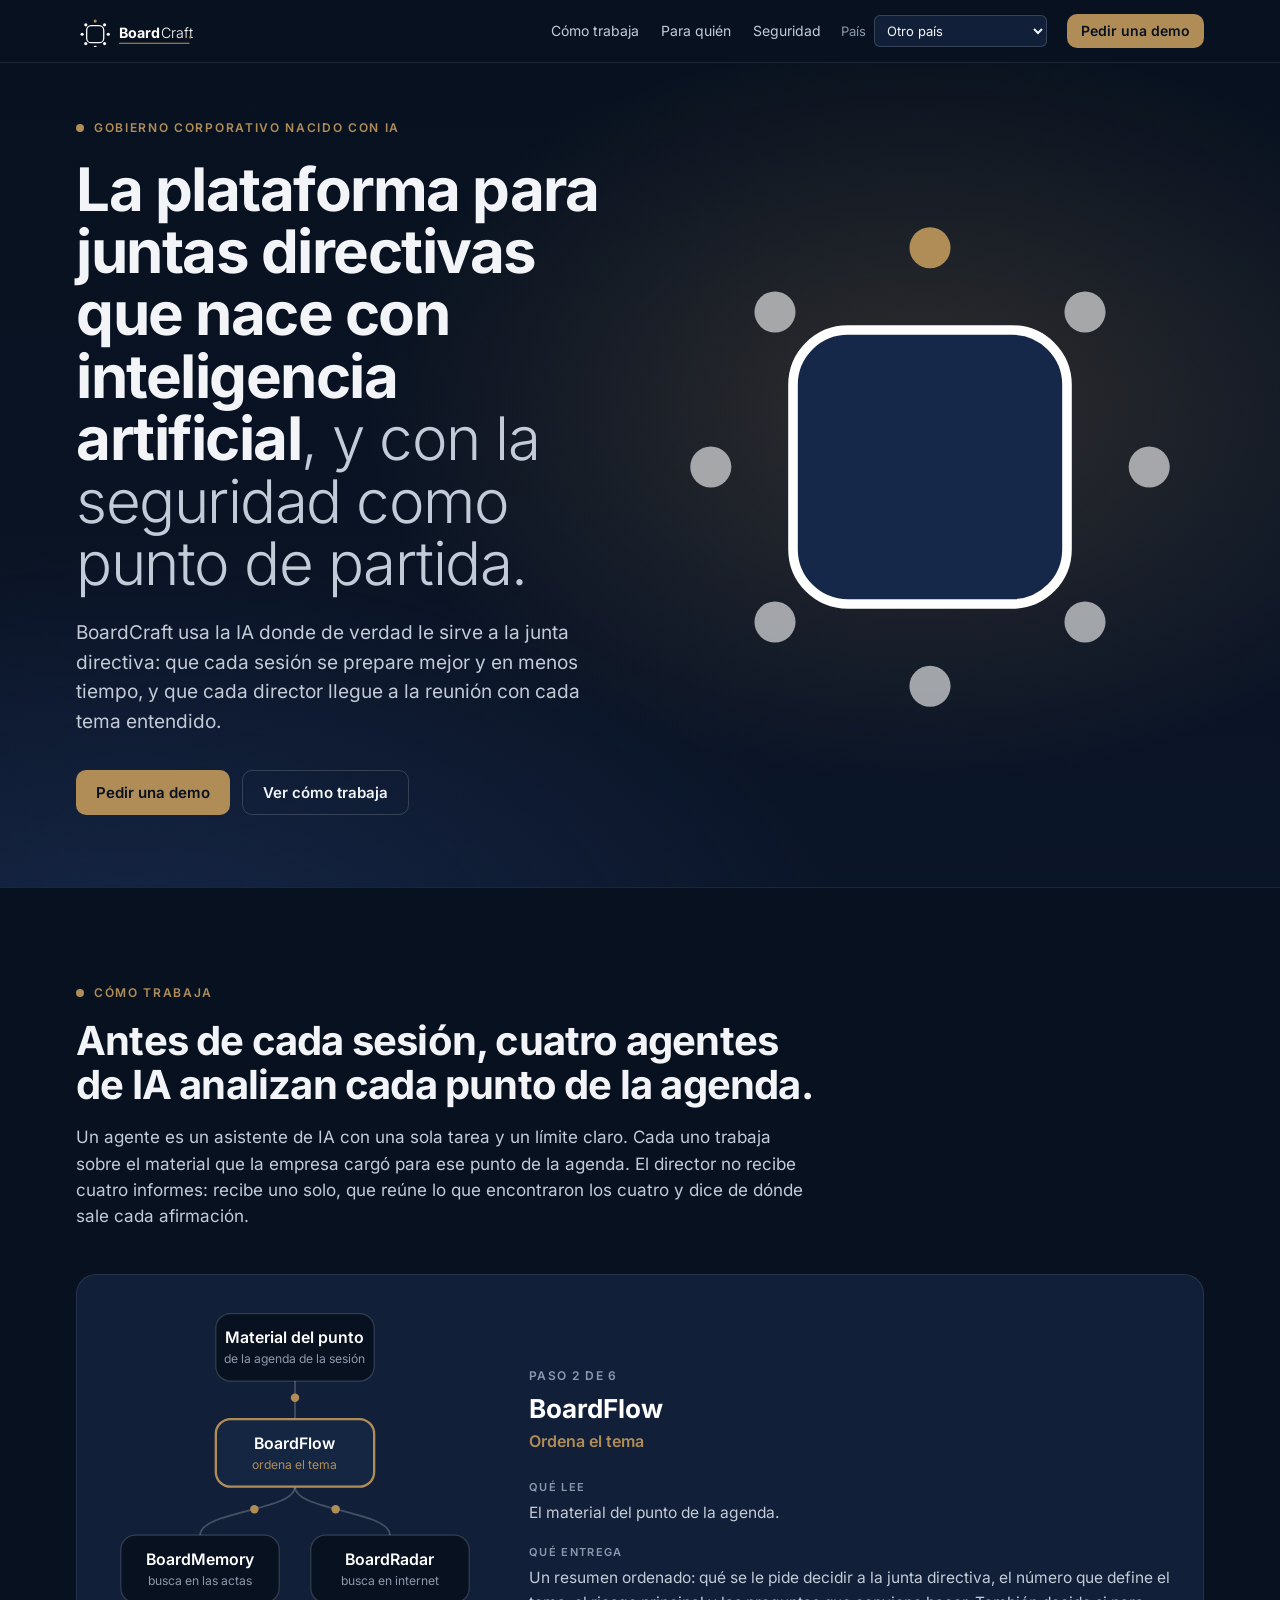
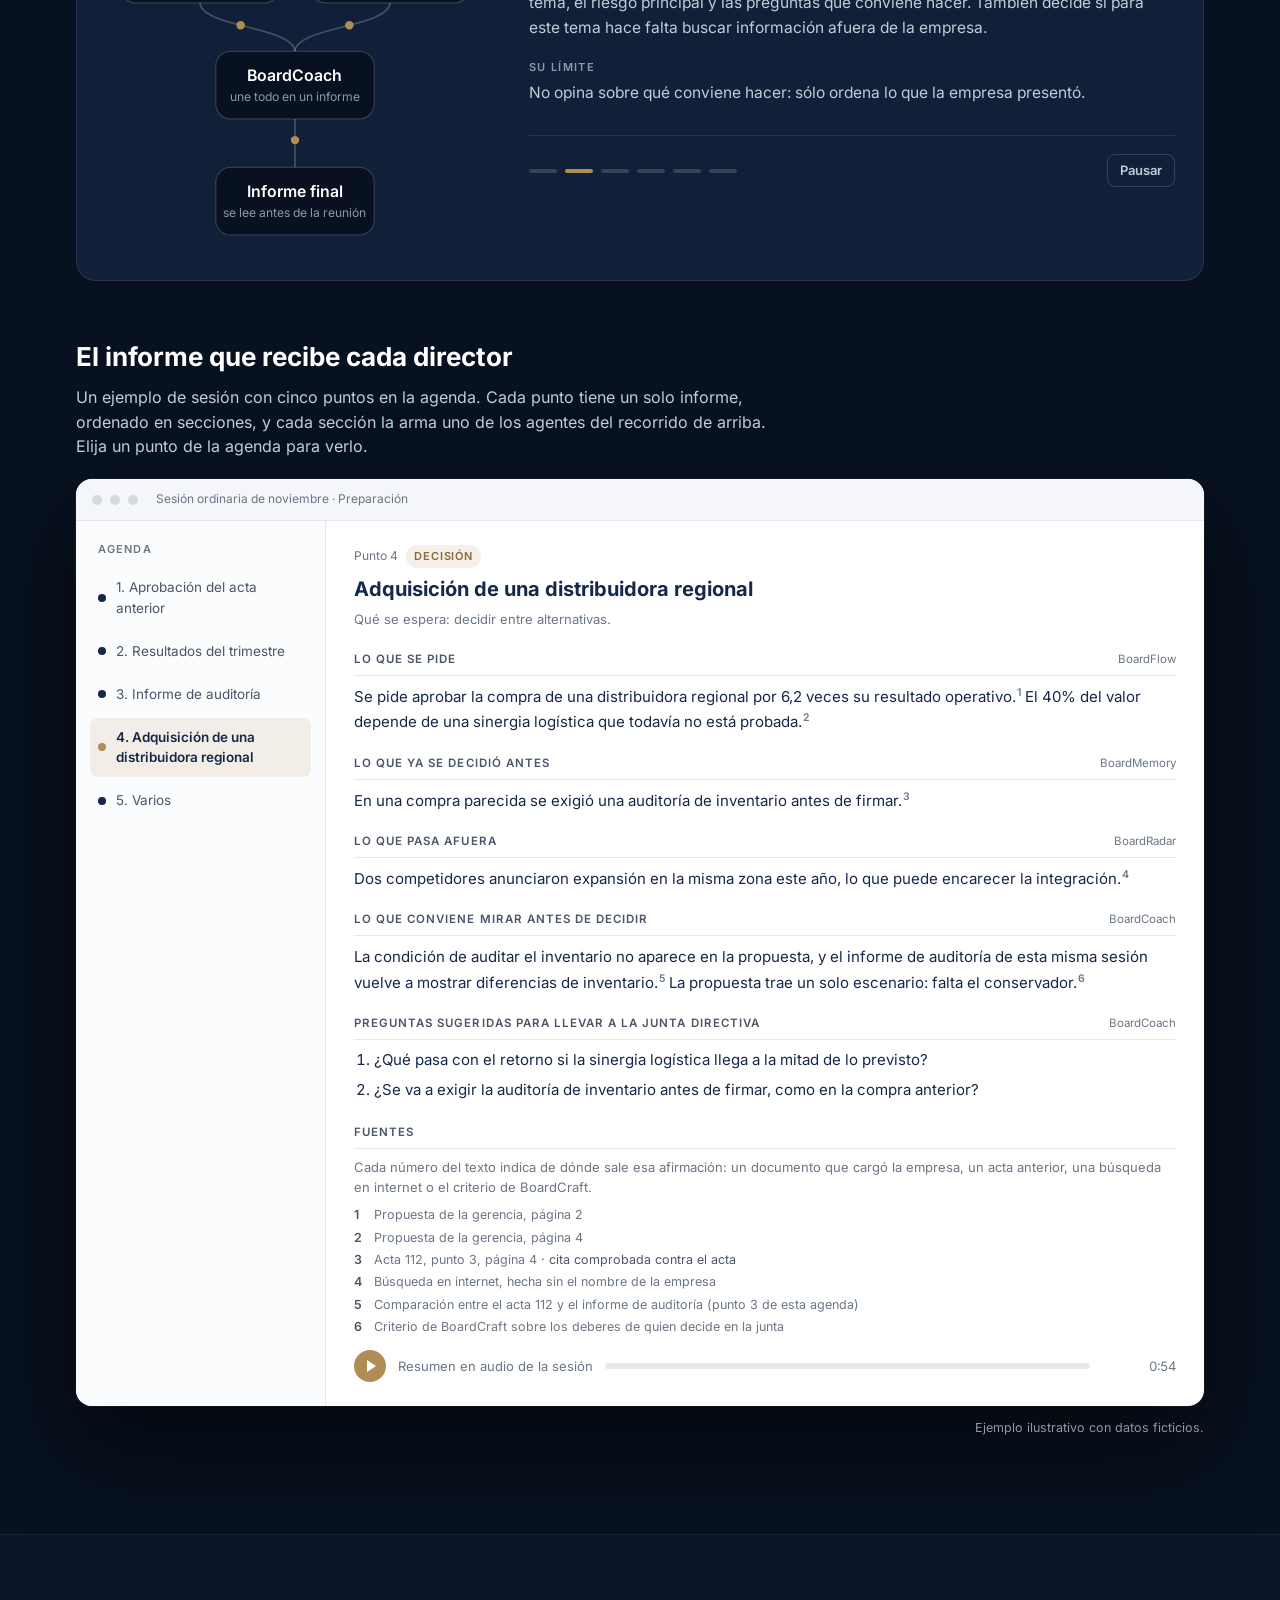
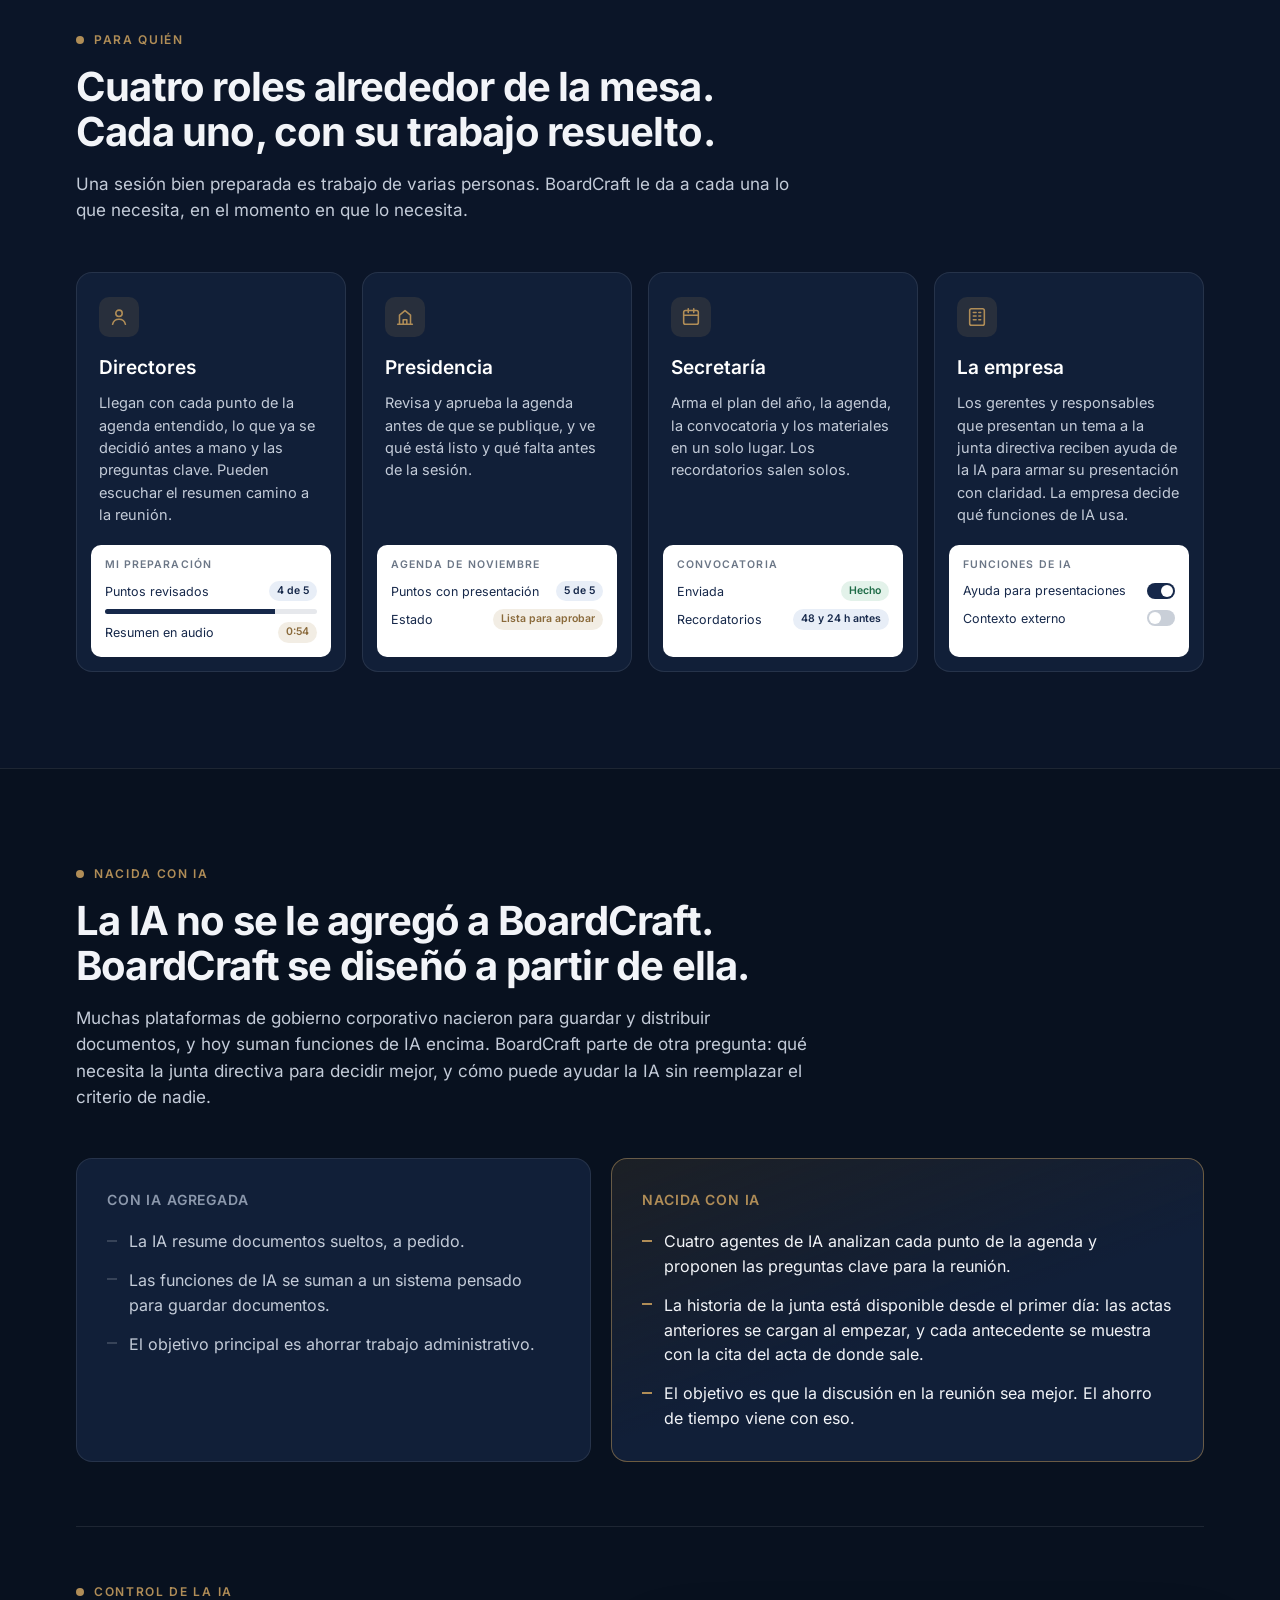
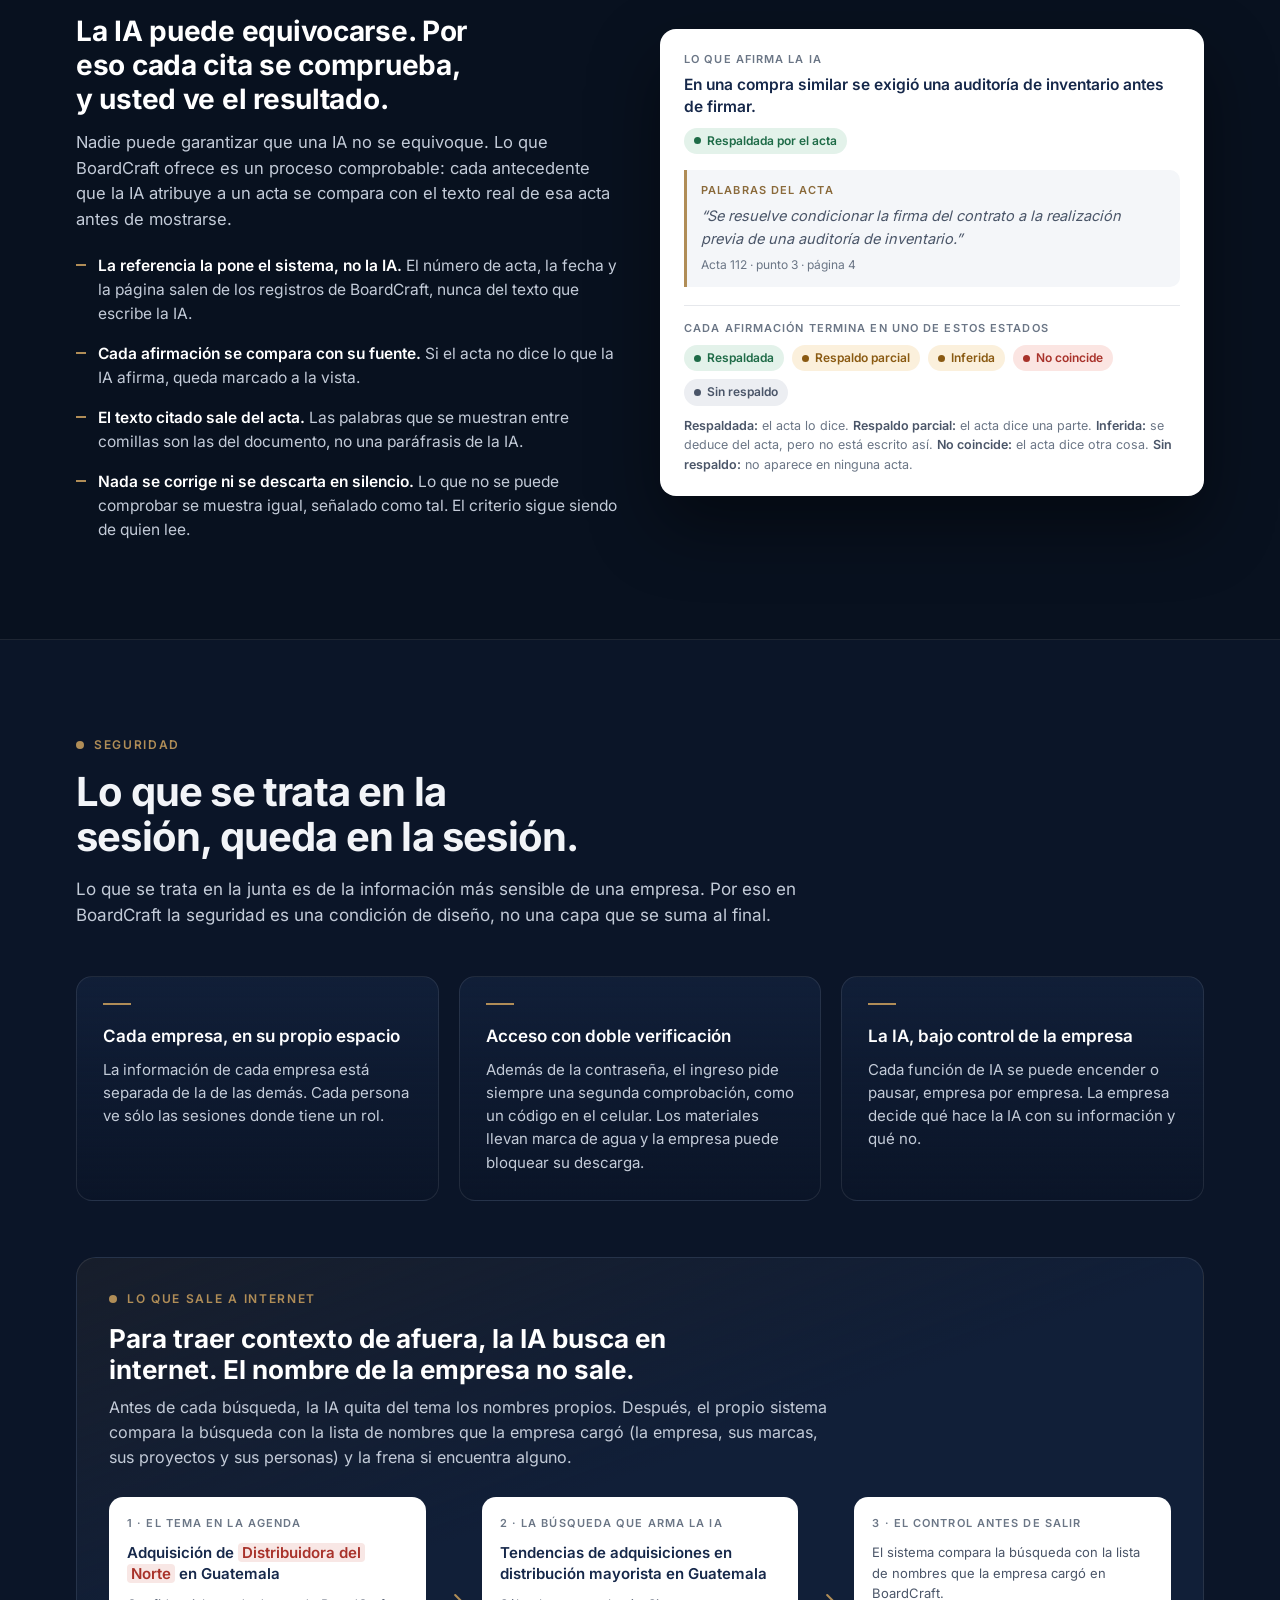
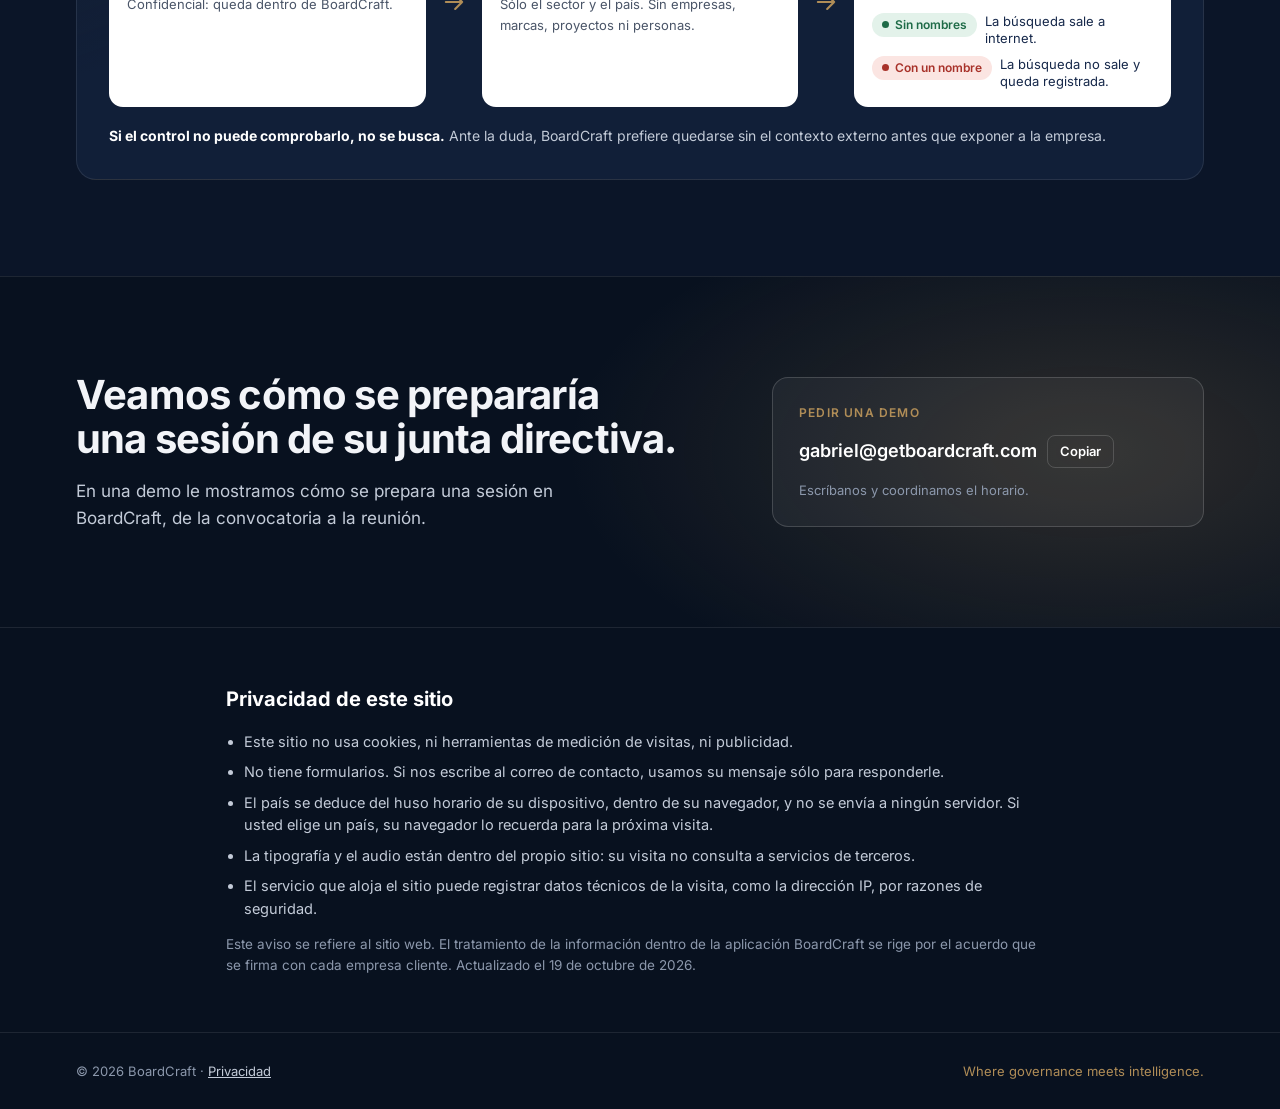
==== index.html @ 64ea6ef3 "Sitio v4: nuevo «Cómo trabaja» (recorrido de los agentes e informe del director por secciones), revi" ====
<!doctype html>
<html lang="es">
<head>
<meta charset="utf-8">
<meta name="viewport" content="width=device-width, initial-scale=1, viewport-fit=cover">
<title>BoardCraft · Gobierno corporativo nacido con IA</title>
<meta name="description" content="BoardCraft: la plataforma de gobierno corporativo que nace con inteligencia artificial, con la seguridad como punto de partida. Para juntas directivas, directorios y consejos de administración.">
<meta name="theme-color" content="#08111F">
<link rel="icon" href="/favicon.svg" type="image/svg+xml">
<link rel="canonical" href="https://getboardcraft.com/">
<meta property="og:type" content="website">
<meta property="og:url" content="https://getboardcraft.com/">
<meta property="og:title" content="BoardCraft · Gobierno corporativo nacido con IA">
<meta property="og:description" content="BoardCraft: la plataforma de gobierno corporativo que nace con inteligencia artificial, con la seguridad como punto de partida. Para juntas directivas, directorios y consejos de administración.">
<meta property="og:image" content="https://getboardcraft.com/og.png">
<meta property="og:image:width" content="1200"><meta property="og:image:height" content="630">
<meta property="og:locale" content="es_LA">
<meta name="twitter:card" content="summary_large_image">
<style>html,body{margin:0} :root{padding-top:env(safe-area-inset-top,0px);padding-bottom:env(safe-area-inset-bottom,0px)} [hidden]{display:none!important} img{max-width:100%}</style>
</head>
<body>
<style>
/* Inter (SIL Open Font License 1.1), embebida: la visita no consulta a terceros */
@font-face{font-family:'Inter';font-style:normal;font-weight:300;font-display:swap;src:url([data-uri]) format('woff2')}
@font-face{font-family:'Inter';font-style:normal;font-weight:400;font-display:swap;src:url([data-uri]) format('woff2')}
@font-face{font-family:'Inter';font-style:normal;font-weight:500;font-display:swap;src:url([data-uri]) format('woff2')}
@font-face{font-family:'Inter';font-style:normal;font-weight:600;font-display:swap;src:url([data-uri]) format('woff2')}
@font-face{font-family:'Inter';font-style:normal;font-weight:700;font-display:swap;src:url([data-uri]) format('woff2')}
/* Layout: página oscura de una sola columna (1160px). Portada a pantalla con la mesa animada; luego bandas azul marino que alternan profundidad; el panel del tema de agenda y las fichas de rol son las únicas superficies claras o elevadas. Diseño deliberadamente oscuro: no sigue el tema del visor. */
:root{
  --deep:#08111F; --night:#0B1528; --navy:#16284A; --navy-2:#1F3560;
  --surface:#111F38; --surface-2:#172A4A; --edge:rgba(255,255,255,.09); --edge-2:rgba(255,255,255,.16);
  --fg:#F2F4F8; --fg-2:#C3CBD8; --muted:#8C98AC;
  --gold:#B08D57; --gold-hi:#B08D57; --gold-glow:rgba(176,141,87,.22);
  --paper:#FFFFFF; --paper-2:#F4F6F9; --line:#E6E8EC; --ink:#16284A; --ink-2:#4A5568; --slate:#6B7686;
  --font:'Inter','Helvetica Neue',Arial,sans-serif;
  color-scheme:dark;
}
*{box-sizing:border-box}
html{scroll-behavior:smooth}
body{background:var(--night);color:var(--fg);font-family:var(--font);font-size:16px;line-height:1.55;-webkit-font-smoothing:antialiased}
body::before{content:"";position:fixed;inset:0 0 auto;height:env(safe-area-inset-top,0px);z-index:10;background:var(--deep)}
.wrap{max-width:1160px;margin:0 auto;padding-left:max(16px,env(safe-area-inset-left,0px));padding-right:max(16px,env(safe-area-inset-right,0px))}
h1,h2,h3{margin:0;text-wrap:balance}
p{margin:0}
a{color:inherit}
:focus-visible{outline:2px solid var(--gold-hi);outline-offset:3px;border-radius:4px}
.eyebrow{font-size:12px;font-weight:600;letter-spacing:.14em;text-transform:uppercase;color:var(--gold-hi);display:flex;align-items:center;gap:10px}
.eyebrow::before{content:"";width:8px;height:8px;border-radius:50%;background:var(--gold)}
.btn{display:inline-flex;align-items:center;gap:8px;font:600 15px/1 var(--font);padding:14px 20px;border-radius:10px;border:0;background:var(--gold);color:var(--deep);text-decoration:none;cursor:pointer;transition:background .2s cubic-bezier(.2,.8,.2,1),transform .2s}
.btn:hover{background:#9A7A49}
.btn.sm{padding:10px 14px;font-size:14px}
.btn.ghost{background:transparent;color:var(--fg);border:1px solid var(--edge-2)}
.btn.ghost:hover{background:rgba(255,255,255,.06)}

/* Encabezado */
header.top{position:sticky;top:env(safe-area-inset-top,0px);z-index:5;background:rgba(8,17,31,.78);backdrop-filter:blur(10px);border-bottom:1px solid var(--edge)}
.top .wrap{display:flex;align-items:center;justify-content:space-between;gap:16px;padding-block:14px;flex-wrap:wrap}
.logo{display:block;height:32px;width:auto;color:#fff}
.top-actions{display:flex;align-items:center;gap:20px;flex-wrap:wrap}
.top nav{display:flex;gap:22px;font-size:14px}
.top nav a{color:var(--fg-2);text-decoration:none}
.top nav a:hover{color:#fff}
.pais{display:flex;align-items:center;gap:8px;font-size:13px;color:var(--muted)}
.pais select{font:inherit;font-size:13px;color:var(--fg);background:var(--surface);border:1px solid var(--edge-2);border-radius:6px;padding:6px 8px}

/* Portada */
.hero{position:relative;overflow:hidden;background:
  radial-gradient(900px 600px at 72% 42%,var(--gold-glow),transparent 62%),
  radial-gradient(1200px 700px at 10% 110%,rgba(31,53,96,.55),transparent 60%),
  linear-gradient(180deg,var(--deep),var(--night))}
.hero .wrap{display:grid;grid-template-columns:1fr 1fr;gap:32px;align-items:center;padding-block:56px 72px;min-height:min(760px,calc(100svh - 64px))}
.hero .wrap > *{min-width:0}
.hero h1{font-size:clamp(36px,4.8vw,60px);line-height:1.04;letter-spacing:-.025em;font-weight:700;margin-top:20px}
.hero h1 .light{font-weight:300;color:var(--fg-2)}
.hero .lead{font-size:19px;color:var(--fg-2);margin-top:24px;max-width:31em}
.hero .ctas{display:flex;gap:12px;margin-top:34px;flex-wrap:wrap}
.nota-pais{margin-top:22px;font-size:13px;color:var(--muted)}

/* La mesa animada (base: propuesta de Gemini; movimientos con transform para que funcionen en todos los navegadores, Safari incluido) */
.mesa-wrap{position:relative;width:100%;max-width:600px;aspect-ratio:1/1;justify-self:center}
.mesa-wrap svg{position:absolute;inset:0;width:100%;height:100%;overflow:visible}
.m-mesa{fill:#16284A;stroke:#FFFFFF;stroke-width:3.5}
.m-asiento{fill:rgba(255,255,255,.6)}
.m-oro{fill:#B08D57}
.m-esfera{fill:#B08D57;opacity:0}
.m-nombre{opacity:0}
.m-board{font-family:Inter,'Helvetica Neue',Arial,sans-serif;font-weight:700;fill:#FFFFFF}
.m-craft{font-family:Inter,'Helvetica Neue',Arial,sans-serif;font-weight:300;fill:#FFFFFF}
@media (prefers-reduced-motion:no-preference){
  .m-orbita{transform-origin:100px 100px;animation:m-gira 14s ease-in-out infinite}
  .m-esfera{animation:m-converge 14s cubic-bezier(.4,0,.2,1) infinite}
  .m-nombre{animation:m-aparece 14s ease-in-out infinite}
}
@media (prefers-reduced-motion:reduce){ .m-nombre{opacity:1} }
@keyframes m-gira{0%{transform:rotate(0deg)}40%,100%{transform:rotate(360deg)}}
@keyframes m-converge{
  0%,40%{transform:translate(var(--dx),var(--dy));opacity:0}
  42%{opacity:1}
  54%{transform:translate(0px,0px);opacity:1}
  55%,100%{transform:translate(0px,0px);opacity:0}
}
@keyframes m-aparece{0%,53%{opacity:0}58%,82%{opacity:1}88%,100%{opacity:0}}

/* Secciones */
section.s .wrap{padding-block:96px}
section.s.alt{background:var(--deep);border-block:1px solid var(--edge)}
.s-head{max-width:740px}
.s-head h2{font-size:clamp(28px,3.2vw,40px);line-height:1.12;letter-spacing:-.02em;font-weight:700;margin-top:16px}
.s-head p{font-size:17px;color:var(--fg-2);margin-top:16px}

/* Panel del tema de agenda */
.win{margin-top:48px;border-radius:16px;background:var(--paper);color:var(--ink);overflow:hidden;box-shadow:0 40px 90px rgba(0,0,0,.5),0 0 0 1px rgba(255,255,255,.06)}
.chrome{display:flex;gap:8px;align-items:center;padding:11px 16px;border-bottom:1px solid var(--line);background:var(--paper-2)}
.chrome i{width:10px;height:10px;border-radius:50%;background:#D5DAE2}
.chrome span{margin-left:10px;font-size:12px;color:var(--slate);white-space:nowrap;overflow:hidden;text-overflow:ellipsis}
.app{display:grid;grid-template-columns:250px 1fr}
.side{border-right:1px solid var(--line);padding:20px 14px;background:#FBFCFD}
.side .k{font-size:11px;font-weight:600;letter-spacing:.1em;text-transform:uppercase;color:var(--slate);padding:0 8px}
.side ol{list-style:none;margin:10px 0 0;padding:0;display:grid;gap:4px}
.side li{display:flex;gap:10px;align-items:center;padding:9px 8px;border-radius:8px;font-size:13.5px;color:var(--ink-2)}
.side li .d{width:8px;height:8px;border-radius:50%;background:#C9CFD8;flex:none}
.side li.ok .d{background:var(--navy)}
.side li.on{background:rgba(176,141,87,.13);color:var(--ink);font-weight:600}
.side li.on .d{background:var(--gold)}
.main{padding:24px 28px;min-width:0}
.main .m{font-size:12px;color:var(--slate);display:flex;gap:8px;align-items:center;flex-wrap:wrap}
.tag{font-size:11px;font-weight:600;letter-spacing:.08em;text-transform:uppercase;padding:3px 8px;border-radius:999px;background:rgba(176,141,87,.14);color:#8A6A3B}
.main h3{margin-top:6px;font-size:20px;color:var(--ink)}
.grid4{display:grid;grid-template-columns:1fr 1fr;gap:12px;margin-top:18px}
.cell{border:1px solid var(--line);border-radius:10px;padding:14px 16px;min-width:0}
.cell b{display:block;font-size:12px;color:var(--slate);font-weight:600;margin-bottom:5px}
.cell p{font-size:14px;color:var(--ink-2)}
.cell cite{font-style:normal;color:var(--slate);font-size:12.5px}
.q{margin-top:12px;border-radius:10px;background:var(--navy);color:#fff;padding:16px 18px;font-size:15.5px;font-weight:600;line-height:1.4}
.q span{display:block;font-size:11px;letter-spacing:.1em;text-transform:uppercase;color:var(--gold-hi);margin-bottom:5px}
.audio{display:flex;align-items:center;gap:12px;margin-top:14px;font-size:13px;color:var(--slate)}
.audio .play{width:32px;height:32px;border-radius:50%;background:var(--gold);flex:none;position:relative}
.audio .play::after{content:"";position:absolute;left:13px;top:10px;border-left:9px solid #fff;border-top:6px solid transparent;border-bottom:6px solid transparent}
.audio .bar{flex:1;height:4px;border-radius:2px;background:linear-gradient(90deg,var(--gold) 35%,var(--line) 35%);min-width:40px}
.ejemplo{margin-top:12px;font-size:12.5px;color:var(--muted);text-align:right}


/* Panel interactivo */
.espera{margin-top:4px;font-size:13px;color:var(--slate)}
.side ol li{padding:0}
.side ol li button{all:unset;box-sizing:border-box;display:flex;gap:10px;align-items:center;width:100%;padding:9px 8px;border-radius:8px;cursor:pointer}
.side ol li button:hover{background:#F1F3F6}
.side ol li button:focus-visible{outline:2px solid var(--gold);outline-offset:1px}
.cell{cursor:pointer;position:relative;overflow:hidden;transition:border-color .2s,background .2s;text-align:left;font:inherit;color:inherit;background:#fff}
.cell:hover{border-color:#C9CFD8}
.cell.on{border-color:var(--gold);background:#FBF8F2}
.cell.on b{color:#8A6A3B}
.cell .prog{position:absolute;left:0;bottom:0;height:3px;width:0;background:var(--gold)}
.cell.on.run .prog{animation:prog var(--paso,4.5s) linear forwards}
@keyframes prog{to{width:100%}}
.detalle{margin-top:12px;border-left:3px solid var(--gold);padding:10px 14px;background:var(--paper-2);border-radius:0 10px 10px 0;font-size:14px;color:var(--ink-2);min-height:72px}
.detalle b{display:block;font-size:12px;color:#8A6A3B;margin-bottom:3px}
.detalle cite{display:block;font-style:normal;font-size:12px;color:var(--slate);margin-top:6px}
.q{transition:box-shadow .25s}
.q.on{box-shadow:0 0 0 3px var(--gold)}
.q b{font-weight:600}
.main.cambia{animation:cambia .35s ease}
@keyframes cambia{from{opacity:.25}to{opacity:1}}
.tour{display:flex;gap:14px;align-items:center;flex-wrap:wrap;padding:12px 16px;border-top:1px solid var(--line);background:var(--paper-2)}
.tour-btn{font:600 13px/1 var(--font);padding:9px 12px;border-radius:8px;border:1px solid #C9CFD8;background:#fff;color:var(--ink);cursor:pointer}
.tour-btn:hover{background:#F1F3F6}
.tour-hint{font-size:12.5px;color:var(--slate)}
@media (max-width:900px){
  .app>*{min-width:0}
  .side{display:block!important;border-right:0;border-bottom:1px solid var(--line);padding:12px}
  .side .k{display:none}
  .side ol{display:flex;gap:6px;overflow-x:auto;margin:0}
  .side ol li button{white-space:nowrap;border:1px solid var(--line)}
}


/* Reproductor real */
.audio button.play{border:0;padding:0;cursor:pointer}
.audio button.play:focus-visible{outline:2px solid var(--navy);outline-offset:2px}
.audio .play.on::after{left:10px;top:9px;width:4px;height:14px;border:0;background:#fff;box-shadow:8px 0 0 #fff}
.audio .bar{position:relative;background:var(--line);cursor:pointer;height:6px;border-radius:3px}
.audio .bar i{position:absolute;left:0;top:0;bottom:0;width:0;background:var(--gold);border-radius:3px}
#a-time{font-variant-numeric:tabular-nums;min-width:74px;text-align:right}


/* Recorrido de los agentes */
.flujo-ia{margin-top:44px;border:1px solid var(--edge);border-radius:20px;background:var(--surface);padding:28px}
.fi-grid{display:grid;grid-template-columns:minmax(0,380px) minmax(0,1fr);gap:44px;align-items:center}
.fi-svg svg{width:100%;height:auto;display:block;overflow:visible}
.n{cursor:pointer;outline:none}
.n rect{fill:var(--deep);stroke:var(--edge-2);stroke-width:1.2;transition:stroke .3s,fill .3s}
.n:hover rect{fill:#13213A}
.n.sel rect{stroke:var(--gold);stroke-width:2.2;fill:#152642}
.n:focus-visible rect{stroke:#fff;stroke-width:2}
.n text{font-family:var(--font);pointer-events:none}
.n .t{fill:#fff;font-size:15px;font-weight:600}
.n .s{fill:var(--muted);font-size:11.5px}
.n.sel .s{fill:var(--gold)}
.ln{fill:none;stroke:rgba(255,255,255,.22);stroke-width:1.6}
.dot{fill:var(--gold)}
.fi-lado{min-width:0}
.fi-det .fi-n{font-size:12px;font-weight:600;letter-spacing:.12em;text-transform:uppercase;color:var(--muted)}
.fi-det h4{margin:8px 0 0;color:#fff;font-size:26px;line-height:1.2}
.fi-det .fi-rol{display:block;margin-top:4px;color:var(--gold);font-size:16px;font-weight:600}
.fi-det dl{margin:26px 0 0;display:grid;gap:18px}
.fi-det dt{font-size:11px;font-weight:600;letter-spacing:.12em;text-transform:uppercase;color:var(--muted)}
.fi-det dd{margin:5px 0 0;color:var(--fg-2);font-size:15.5px;line-height:1.6}
.fi-det.cambia{animation:fiIn .35s ease}
@keyframes fiIn{from{opacity:0;transform:translateY(4px)}to{opacity:1;transform:none}}
.fi-ctrl{display:flex;align-items:center;gap:16px;margin-top:30px;padding-top:18px;border-top:1px solid var(--edge)}
.fi-dots{display:flex;gap:8px}
.fi-dots button{width:28px;height:4px;border:0;border-radius:2px;padding:0;background:var(--edge-2);cursor:pointer}
.fi-dots button.on{background:var(--gold)}
.fi-dots button:focus-visible{outline:2px solid #fff;outline-offset:3px}
.fi-pausa{margin-left:auto;font:600 13px/1 var(--font);color:var(--fg-2);background:transparent;border:1px solid var(--edge-2);border-radius:8px;padding:9px 12px;cursor:pointer}
.fi-pausa:hover{color:#fff;border-color:rgba(255,255,255,.3)}
.sub-head{margin-top:56px;max-width:720px}
.sub-head h3{font-size:clamp(20px,2.2vw,26px);color:#fff}
.sub-head p{color:var(--fg-2);margin-top:8px}
.sub-head + .win{margin-top:20px}
@media (max-width:820px){
  .flujo-ia{padding:20px}
  .fi-grid{grid-template-columns:1fr;gap:24px}
  .fi-svg{max-width:340px;margin:0 auto;width:100%}
  .fi-det h4{font-size:22px}
}
@media (prefers-reduced-motion:reduce){ .dot{display:none} .fi-det.cambia{animation:none} }

/* Informe del director */
.lectura{margin-top:22px;display:grid;gap:20px;color:var(--ink)}
.sec-h{display:flex;align-items:baseline;justify-content:space-between;gap:12px;border-bottom:1px solid var(--line);padding-bottom:6px;margin-bottom:8px}
.sec-h h4{margin:0;font-size:11.5px;font-weight:600;letter-spacing:.09em;text-transform:uppercase;color:var(--ink-2)}
.sec-a{font-size:11.5px;color:var(--slate);white-space:nowrap}
.sec p{margin:0;font-size:15px;line-height:1.7}
.sec sup{font-size:10.5px;font-weight:600;color:var(--slate);margin-left:1px;line-height:0}
.sec.off .nobusca{font-size:14px;color:var(--slate);font-style:italic}
.pregs{margin:0;padding-left:20px;display:grid;gap:6px;font-size:15px;line-height:1.6}
.notas{margin-top:22px;font-size:12.5px;color:var(--slate);line-height:1.55}
.notas .fu-exp{margin:0 0 8px;font-size:13px}
.notas ol{margin:0;padding:0;list-style:none;display:grid;gap:3px}
.notas li{display:flex;gap:8px}
.notas li b{font-weight:600;min-width:12px;color:var(--ink-2)}
.notas .ok{color:var(--ink-2)}
.estados-exp{margin-top:10px;font-size:12.5px;line-height:1.55;color:var(--slate)}
.estados-exp b{color:var(--ink-2);font-weight:600}

/* Nacida con IA */
.contraste{display:grid;grid-template-columns:1fr 1.15fr;gap:20px;margin-top:48px}
.col{padding:30px;border-radius:16px;border:1px solid var(--edge);background:var(--surface);min-width:0}
.col h3{font-size:14px;font-weight:600;letter-spacing:.06em;text-transform:uppercase;color:var(--muted)}
.col.nos{border-color:rgba(176,141,87,.55);background:linear-gradient(160deg,rgba(176,141,87,.12),var(--surface) 55%)}
.col.nos h3{color:var(--gold-hi)}
.col ul{list-style:none;margin:18px 0 0;padding:0;display:grid;gap:14px}
.col li{font-size:16px;color:var(--fg-2);padding-left:22px;position:relative}
.col li::before{content:"";position:absolute;left:0;top:.66em;width:10px;height:2px;background:var(--edge-2)}
.col.nos li{color:var(--fg)}
.col.nos li::before{background:var(--gold)}

/* Cuatro roles */
.roles{display:grid;grid-template-columns:repeat(4,1fr);gap:16px;margin-top:48px}
.rol{display:flex;flex-direction:column;border-radius:16px;background:var(--surface);border:1px solid var(--edge);overflow:hidden;min-width:0}
.rol-top{padding:24px 22px 18px;display:flex;flex-direction:column;gap:10px}
.rol-ic{width:40px;height:40px;border-radius:10px;background:rgba(176,141,87,.14);display:grid;place-items:center}
.rol-ic svg{width:22px;height:22px;stroke:var(--gold-hi);fill:none;stroke-width:1.7;stroke-linecap:round;stroke-linejoin:round}
.rol h3{font-size:19px;font-weight:600;color:#fff;margin-top:6px}
.rol p{font-size:14.5px;color:var(--fg-2)}
.vista{margin:auto 14px 14px;border-radius:10px;background:var(--paper);color:var(--ink);padding:12px 14px;display:grid;gap:8px;font-size:12.5px}
.vista .vk{font-size:10.5px;font-weight:600;letter-spacing:.1em;text-transform:uppercase;color:var(--slate)}
.vrow{display:flex;justify-content:space-between;align-items:center;gap:8px}
.vrow span:first-child{min-width:0;overflow:hidden;text-overflow:ellipsis;white-space:nowrap}
.chip{flex:none;font-size:10.5px;font-weight:600;padding:2px 8px;border-radius:999px;background:#E8EEF7;color:var(--navy)}
.chip.g{background:rgba(176,141,87,.16);color:#8A6A3B}
.chip.ok{background:#E3F2EA;color:#1E6B47}
.meter{height:5px;border-radius:3px;background:var(--line);overflow:hidden}
.meter i{display:block;height:100%;width:80%;background:var(--navy)}
.sw{width:28px;height:16px;border-radius:999px;background:var(--navy);position:relative;flex:none}
.sw::after{content:"";position:absolute;right:2px;top:2px;width:12px;height:12px;border-radius:50%;background:#fff}
.sw.off{background:#C9CFD8}.sw.off::after{right:auto;left:2px}


/* Roles: tarjetas en subgrilla para que las mini pantallas tengan la misma altura */
@supports (grid-template-rows: subgrid){
  .rol{display:grid;grid-row:span 2;grid-template-rows:subgrid;gap:0}
  .vista{margin:0 14px 14px;align-content:start}
}
.vista{min-height:7rem;align-content:start}

/* Control de la IA */
.control{display:grid;grid-template-columns:1fr 1fr;gap:40px;align-items:center;margin-top:64px;padding-top:56px;border-top:1px solid var(--edge)}
.control > *{min-width:0}
.control h3{font-size:clamp(22px,2.4vw,28px);line-height:1.2;letter-spacing:-.01em;color:#fff}
.control .intro{font-size:16.5px;color:var(--fg-2);margin-top:14px}
.control ul{list-style:none;margin:22px 0 0;padding:0;display:grid;gap:16px}
.control li{padding-left:22px;position:relative;color:var(--fg-2);font-size:15.5px}
.control li::before{content:"";position:absolute;left:0;top:.62em;width:10px;height:2px;background:var(--gold)}
.control li b{color:#fff;font-weight:600}
.cita{background:var(--paper);color:var(--ink);border-radius:16px;padding:22px 24px;box-shadow:0 30px 70px rgba(0,0,0,.45)}
.cita .k{font-size:11px;font-weight:600;letter-spacing:.1em;text-transform:uppercase;color:var(--slate)}
.cita .af{margin-top:6px;font-size:15.5px;font-weight:600;line-height:1.4}
.estado{display:inline-flex;align-items:center;gap:6px;margin-top:10px;font-size:12px;font-weight:600;padding:4px 10px;border-radius:999px}
.estado::before{content:"";width:7px;height:7px;border-radius:50%;background:currentColor}
.e-ok{background:#E3F2EA;color:#1E6B47}
.e-par{background:#FBF0DC;color:#8A5A12}
.e-no{background:#FBE5E2;color:#A8322A}
.e-sin{background:#ECEEF2;color:#4A5568}
.palabras{margin-top:16px;border-left:3px solid var(--gold);background:var(--paper-2);border-radius:0 10px 10px 0;padding:12px 14px}
.palabras .k{color:#8A6A3B}
.palabras p{margin-top:6px;font-size:14.5px;color:var(--ink-2);font-style:italic}
.palabras cite{display:block;margin-top:6px;font-style:normal;font-size:12px;color:var(--slate)}
.leyenda{margin-top:18px;padding-top:14px;border-top:1px solid var(--line)}
.leyenda .chips{display:flex;flex-wrap:wrap;gap:8px;margin-top:8px}
.leyenda .chips .estado{margin-top:0}
@media (max-width:900px){ .control{grid-template-columns:1fr} }

/* Seguridad */
.seg{display:grid;grid-template-columns:repeat(3,1fr);gap:20px;margin-top:48px}
.seg-item{padding:26px;border-radius:16px;border:1px solid var(--edge);background:linear-gradient(180deg,var(--surface),transparent)}
.seg-item .ln{width:28px;height:2px;background:var(--gold);margin-bottom:18px}
.seg-item h3{font-size:17px;font-weight:600;color:#fff}
.seg-item p{font-size:15px;color:var(--fg-2);margin-top:8px}


/* Lo que sale a internet */
.salida{margin-top:56px;padding:32px;border-radius:20px;border:1px solid var(--edge);background:linear-gradient(160deg,rgba(176,141,87,.08),var(--surface) 45%)}
.salida h3{font-size:clamp(20px,2.2vw,26px);color:#fff;line-height:1.2}
.salida .intro{color:var(--fg-2);font-size:16px;margin-top:10px;max-width:46em}
.flujo{display:grid;grid-template-columns:1fr auto 1fr auto 1fr;gap:14px;align-items:stretch;margin-top:28px}
.flujo > *{min-width:0}
.paso{background:var(--paper);color:var(--ink);border-radius:14px;padding:18px 18px 16px;display:flex;flex-direction:column;gap:10px}
.paso .k{font-size:11px;font-weight:600;letter-spacing:.1em;text-transform:uppercase;color:var(--slate)}
.paso .txt{font-size:15px;font-weight:600;line-height:1.4}
.paso .nota{font-size:13px;color:var(--ink-2)}
.nombre{background:rgba(192,57,43,.12);color:#A8322A;border-radius:4px;padding:0 4px;box-decoration-break:clone;-webkit-box-decoration-break:clone}
.flecha{display:grid;place-items:center;color:var(--gold)}
.flecha svg{width:28px;height:28px}
.salidas{display:grid;gap:8px;margin-top:auto}
.sal{display:flex;gap:8px;align-items:flex-start;font-size:13px;line-height:1.35}
.sal .estado{margin-top:0;flex:none}
.salida .pie{margin-top:18px;font-size:14px;color:var(--fg-2)}
.salida .pie b{color:#fff}
@media (max-width:900px){
  .flujo{grid-template-columns:1fr}
  .flecha svg{transform:rotate(90deg)}
  .salida{padding:22px}
}


/* Privacidad */
.priv{background:var(--deep);border-top:1px solid var(--edge)}
.priv .wrap{padding-block:56px;max-width:860px;margin-left:auto;margin-right:auto}
.priv h2{font-size:20px;color:#fff}
.priv ul{margin:16px 0 0;padding-left:18px;display:grid;gap:8px;color:var(--fg-2);font-size:14.5px}
.priv p{color:var(--muted);font-size:13.5px;margin-top:14px}
footer a{color:var(--fg-2)}

/* Cierre */
.cierre{background:radial-gradient(800px 400px at 85% 50%,var(--gold-glow),transparent 65%),var(--deep);border-top:1px solid var(--edge)}
.cierre .wrap{padding-block:96px;display:grid;grid-template-columns:1.2fr .8fr;gap:48px;align-items:center}
.cierre .wrap > *{min-width:0}
.cierre h2{font-size:clamp(28px,3.2vw,40px);line-height:1.12;letter-spacing:-.02em;font-weight:700}
.cierre p{color:var(--fg-2);font-size:17px;margin-top:16px;max-width:32em}
.contacto{background:rgba(255,255,255,.05);border:1px solid var(--edge-2);border-radius:16px;padding:26px}
.contacto .k{font-size:12px;font-weight:600;letter-spacing:.1em;text-transform:uppercase;color:var(--gold-hi)}
.mail-row{display:flex;gap:10px;align-items:center;margin-top:12px;flex-wrap:wrap}
.mail{font-size:18px;font-weight:600;color:#fff;user-select:all;word-break:break-all}
.copiar{font:600 13px/1 var(--font);padding:9px 12px;border-radius:8px;border:1px solid var(--edge-2);background:transparent;color:#fff;cursor:pointer}
.copiar:hover{background:rgba(255,255,255,.08)}
.contacto small{display:block;color:var(--muted);font-size:13px;margin-top:12px}
footer{background:var(--deep);border-top:1px solid var(--edge)}
footer .wrap{padding-block:28px;display:flex;justify-content:space-between;gap:16px;flex-wrap:wrap;font-size:13px;color:var(--muted)}
footer em{font-style:normal;color:var(--gold-hi)}

@media (max-width:1000px){
  .roles{grid-template-columns:1fr 1fr}
  .top nav{display:none}
}
@media (max-width:900px){
  .hero .wrap{grid-template-columns:1fr;min-height:0;padding-block:40px 56px}
  .mesa-wrap{max-width:420px}
  .app{grid-template-columns:1fr}
  .side{display:none}
  .contraste,.seg,.cierre .wrap{grid-template-columns:1fr}
  section.s .wrap,.cierre .wrap{padding-block:64px}
}
@media (max-width:600px){
  .roles,.grid4{grid-template-columns:1fr}
  .pais span{display:none}
  .logo{height:26px}
  .main{padding:18px}
}
@media (prefers-reduced-motion:reduce){
  *{animation:none!important;transition:none!important}
  html{scroll-behavior:auto}
}
</style>

<header class="top">
  <div class="wrap">
    <svg class="logo" viewBox="6 6 332 90" role="img" aria-label="BoardCraft" xmlns="http://www.w3.org/2000/svg">
      <g transform="translate(12,12) scale(0.8)">
        <rect x="30" y="30" width="60" height="60" rx="16" fill="none" stroke="currentColor" stroke-width="4.5"/>
        <circle cx="60" cy="14" r="5.5" fill="#B08D57"/>
        <circle cx="93" cy="27" r="5.5" fill="currentColor"/><circle cx="106" cy="60" r="5.5" fill="currentColor"/>
        <circle cx="93" cy="93" r="5.5" fill="currentColor"/><circle cx="60" cy="106" r="5.5" fill="currentColor"/>
        <circle cx="27" cy="93" r="5.5" fill="currentColor"/><circle cx="14" cy="60" r="5.5" fill="currentColor"/>
        <circle cx="27" cy="27" r="5.5" fill="currentColor"/>
      </g>
      <text x="126" y="72" font-size="40" letter-spacing="0.5" font-family="Inter,'Helvetica Neue',Arial,sans-serif" fill="currentColor"><tspan font-weight="700">Board</tspan><tspan font-weight="300">Craft</tspan></text>
      <circle cx="327" cy="69" r="3" fill="#B08D57"/>
      <rect x="127" y="84" width="198" height="3" fill="#B08D57"/>
    </svg>
    <div class="top-actions">
      <nav aria-label="Secciones"><a href="#punto">Cómo trabaja</a><a href="#roles">Para quién</a><a href="#seguridad">Seguridad</a></nav>
      <label class="pais" for="pais"><span>País</span>
        <select id="pais" aria-label="País">
          <option value="AR">Argentina</option><option value="BO">Bolivia</option><option value="CL">Chile</option>
          <option value="CO">Colombia</option><option value="CR">Costa Rica</option><option value="EC">Ecuador</option>
          <option value="SV">El Salvador</option><option value="ES">España</option><option value="GT">Guatemala</option>
          <option value="HN">Honduras</option><option value="MX">México</option><option value="NI">Nicaragua</option>
          <option value="PA">Panamá</option><option value="PY">Paraguay</option><option value="PE">Perú</option>
          <option value="DO">República Dominicana</option><option value="UY">Uruguay</option><option value="VE">Venezuela</option>
          <option value="__default__">Otro país</option>
        </select>
      </label>
      <a class="btn sm" href="#contacto">Pedir una demo</a>
    </div>
  </div>
</header>

<main>
  <section class="hero">
    <div class="wrap">
      <div>
        <div class="eyebrow">Gobierno corporativo nacido con IA</div>
        <h1>La plataforma para <span data-t="organos">juntas directivas</span> que nace con inteligencia artificial<span class="light">, y con la seguridad como punto de partida.</span></h1>
        <p class="lead">BoardCraft usa la IA donde de verdad le sirve <span data-t="a_la_organo">a la junta directiva</span>: que cada sesión se prepare mejor y en menos tiempo, y que cada <span data-t="miembro">director</span> llegue a la reunión con cada tema entendido.</p>
        <div class="ctas">
          <a class="btn" href="#contacto">Pedir una demo</a>
          <a class="btn ghost" href="#punto">Ver cómo trabaja</a>
        </div>
        <p class="nota-pais" id="nota-pais" hidden></p>
      </div>

      <!-- La mesa animada: el asiento dorado da la vuelta, los ocho asientos convergen al centro y aparece el nombre. -->
      <div class="mesa-wrap" id="mesa" aria-hidden="true">
        <svg viewBox="0 0 200 200">
          <rect class="m-mesa" x="50" y="50" width="100" height="100" rx="20"/>
          <circle class="m-asiento" cx="43.43" cy="43.43" r="7.5"/>
          <circle class="m-asiento" cx="156.57" cy="43.43" r="7.5"/>
          <circle class="m-asiento" cx="156.57" cy="156.57" r="7.5"/>
          <circle class="m-asiento" cx="43.43" cy="156.57" r="7.5"/>
          <circle class="m-asiento" cx="180" cy="100" r="7.5"/>
          <circle class="m-asiento" cx="100" cy="180" r="7.5"/>
          <circle class="m-asiento" cx="20" cy="100" r="7.5"/>
          <g class="m-orbita"><circle class="m-oro" cx="100" cy="20" r="7.5"/></g>
          <circle class="m-esfera" cx="100" cy="100" r="6" style="--dx:-56.57px;--dy:-56.57px"/>
          <circle class="m-esfera" cx="100" cy="100" r="6" style="--dx:56.57px;--dy:-56.57px"/>
          <circle class="m-esfera" cx="100" cy="100" r="6" style="--dx:56.57px;--dy:56.57px"/>
          <circle class="m-esfera" cx="100" cy="100" r="6" style="--dx:-56.57px;--dy:56.57px"/>
          <circle class="m-esfera" cx="100" cy="100" r="6" style="--dx:0px;--dy:-80px"/>
          <circle class="m-esfera" cx="100" cy="100" r="6" style="--dx:80px;--dy:0px"/>
          <circle class="m-esfera" cx="100" cy="100" r="6" style="--dx:0px;--dy:80px"/>
          <circle class="m-esfera" cx="100" cy="100" r="6" style="--dx:-80px;--dy:0px"/>
          <g class="m-nombre">
            <text x="100" y="100" dominant-baseline="central" text-anchor="middle" font-size="15" letter-spacing=".2"><tspan class="m-board">Board</tspan><tspan class="m-craft">Craft</tspan><tspan class="m-board" fill="#B08D57" style="fill:#B08D57">.</tspan></text>
          </g>
        </svg>
      </div>
    </div>
  </section>

  <section class="s alt" id="punto">
    <div class="wrap">
      <div class="s-head">
        <div class="eyebrow">Cómo trabaja</div>
        <h2>Antes de cada sesión, cuatro agentes de IA analizan cada punto de la agenda.</h2>
        <p>Un agente es un asistente de IA con una sola tarea y un límite claro. Cada uno trabaja sobre el material que la empresa cargó para ese punto de la agenda. El <span data-t="miembro">director</span> no recibe cuatro informes: recibe uno solo, que reúne lo que encontraron los cuatro y dice de dónde sale cada afirmación.</p>
      </div>

      <div class="flujo-ia" id="flujo">
        <div class="fi-grid">
          <div class="fi-svg"><svg class="fl" viewBox="0 0 360 520" role="group" aria-label="Recorrido de un punto de la agenda por los cuatro agentes de IA"><path id="p1-mv" class="ln" d="M180 74 L180 110"/><path id="p2-mv" class="ln" d="M180 174 C180 197 90 197 90 220"/><path id="p3-mv" class="ln radar" d="M180 174 C180 197 270 197 270 220"/><path id="p4-mv" class="ln" d="M90 284 C90 307 180 307 180 330"/><path id="p5-mv" class="ln radar" d="M270 284 C270 307 180 307 180 330"/><path id="p6-mv" class="ln" d="M180 394 L180 440"/><circle class="dot" r="4"><animateMotion dur="1.6s" begin="0s" repeatCount="indefinite" keyPoints="0;1" keyTimes="0;1" calcMode="linear"><mpath href="#p1-mv"/></animateMotion></circle><circle class="dot" r="4"><animateMotion dur="1.6s" begin="0s" repeatCount="indefinite" keyPoints="0;1" keyTimes="0;1" calcMode="linear"><mpath href="#p2-mv"/></animateMotion></circle><circle class="dot radar" r="4"><animateMotion dur="1.6s" begin="0s" repeatCount="indefinite" keyPoints="0;1" keyTimes="0;1" calcMode="linear"><mpath href="#p3-mv"/></animateMotion></circle><circle class="dot" r="4"><animateMotion dur="1.6s" begin="0s" repeatCount="indefinite" keyPoints="0;1" keyTimes="0;1" calcMode="linear"><mpath href="#p4-mv"/></animateMotion></circle><circle class="dot radar" r="4"><animateMotion dur="1.6s" begin="0s" repeatCount="indefinite" keyPoints="0;1" keyTimes="0;1" calcMode="linear"><mpath href="#p5-mv"/></animateMotion></circle><circle class="dot" r="4"><animateMotion dur="1.6s" begin="0s" repeatCount="indefinite" keyPoints="0;1" keyTimes="0;1" calcMode="linear"><mpath href="#p6-mv"/></animateMotion></circle><g class="n" data-n="mat" tabindex="0" role="button" aria-label="Material del punto de la agenda de la sesión"><rect x="105" y="10" width="150" height="64" rx="14"/><text class="t" x="180.0" y="38.0" text-anchor="middle">Material del punto</text><text class="s" x="180.0" y="57.0" text-anchor="middle">de la agenda de la sesión</text></g><g class="n ag" data-n="flow" tabindex="0" role="button" aria-label="BoardFlow: ordena el tema"><rect x="105" y="110" width="150" height="64" rx="14"/><text class="t" x="180.0" y="138.0" text-anchor="middle">BoardFlow</text><text class="s" x="180.0" y="157.0" text-anchor="middle">ordena el tema</text></g><g class="n ag" data-n="mem" tabindex="0" role="button" aria-label="BoardMemory: busca en las actas"><rect x="15" y="220" width="150" height="64" rx="14"/><text class="t" x="90.0" y="248.0" text-anchor="middle">BoardMemory</text><text class="s" x="90.0" y="267.0" text-anchor="middle">busca en las actas</text></g><g class="n ag radar" data-n="rad" tabindex="0" role="button" aria-label="BoardRadar: busca en internet"><rect x="195" y="220" width="150" height="64" rx="14"/><text class="t" x="270.0" y="248.0" text-anchor="middle">BoardRadar</text><text class="s" x="270.0" y="267.0" text-anchor="middle">busca en internet</text></g><g class="n ag" data-n="coach" tabindex="0" role="button" aria-label="BoardCoach: une todo en un informe"><rect x="105" y="330" width="150" height="64" rx="14"/><text class="t" x="180.0" y="358.0" text-anchor="middle">BoardCoach</text><text class="s" x="180.0" y="377.0" text-anchor="middle">une todo en un informe</text></g><g class="n" data-n="sal" tabindex="0" role="button" aria-label="Informe final: lo que se lee antes de la reunión"><rect x="105" y="440" width="150" height="64" rx="14"/><text class="t" x="180.0" y="468.0" text-anchor="middle">Informe final</text><text class="s" x="180.0" y="487.0" text-anchor="middle">se lee antes de la reunión</text></g></svg></div>
          <div class="fi-lado">
            <div class="fi-det" id="fi-det" aria-live="polite"></div>
            <div class="fi-ctrl">
              <div class="fi-dots" id="fi-dots" role="tablist" aria-label="Pasos del recorrido"></div>
              <button type="button" class="fi-pausa" id="fi-pausa">Pausar</button>
            </div>
          </div>
        </div>
      </div>

      <div class="sub-head">
        <h3>El informe que recibe cada <span data-t="miembro">director</span></h3>
        <p>Un ejemplo de sesión con cinco puntos en la agenda. Cada punto tiene un solo informe, ordenado en secciones, y cada sección la arma uno de los agentes del recorrido de arriba. Elija un punto de la agenda para verlo.</p>
      </div>
      <div class="win" id="panel" aria-label="Ejemplo interactivo de la lectura integrada de un punto de agenda">
        <div class="chrome"><i></i><i></i><i></i><span>Sesión ordinaria de noviembre · Preparación</span></div>
        <div class="app">
          <div class="side">
            <div class="k">Agenda</div>
            <ol id="agenda"></ol>
          </div>
          <div class="main" id="p-main">
            <div class="m"><span id="p-num">Punto 4</span><span class="tag" id="p-tipo">Decisión</span></div>
            <h3 id="p-titulo">Adquisición de una distribuidora regional</h3>
            <p class="espera" id="p-espera"></p>
            <div class="lectura" id="lectura"></div>
            <div class="notas" id="notas"></div>
            <div class="audio"><button type="button" class="play" id="a-play" aria-label="Escuchar el resumen de la sesión"></button><span>Resumen en audio de la sesión</span><span class="bar" id="a-bar" role="slider" tabindex="0" aria-label="Posición del audio" aria-valuemin="0" aria-valuemax="54" aria-valuenow="0"><i id="a-fill"></i></span><span id="a-time">0:54</span><audio id="a-audio" preload="metadata" src="resumen-sesion.mp3"></audio></div>
          </div>
        </div>
        </div>
      <p class="ejemplo">Ejemplo ilustrativo con datos ficticios.</p>
    </div>
  </section>

  <section class="s" id="roles">
    <div class="wrap">
      <div class="s-head">
        <div class="eyebrow">Para quién</div>
        <h2>Cuatro roles alrededor de la mesa. Cada uno, con su trabajo resuelto.</h2>
        <p>Una sesión bien preparada es trabajo de varias personas. BoardCraft le da a cada una lo que necesita, en el momento en que lo necesita.</p>
      </div>
      <div class="roles">
        <article class="rol">
          <div class="rol-top">
            <div class="rol-ic"><svg viewBox="0 0 24 24"><circle cx="12" cy="8" r="3.5"/><path d="M5 20c.8-3.6 3.6-5.5 7-5.5s6.2 1.9 7 5.5"/></svg></div>
            <h3 data-t="Miembros">Directores</h3>
            <p>Llegan con cada punto de la agenda entendido, lo que ya se decidió antes a mano y las preguntas clave. Pueden escuchar el resumen camino a la reunión.</p>
          </div>
          <div class="vista">
            <div class="vk">Mi preparación</div>
            <div class="vrow"><span>Puntos revisados</span><span class="chip">4 de 5</span></div>
            <div class="meter"><i></i></div>
            <div class="vrow"><span>Resumen en audio</span><span class="chip g">0:54</span></div>
          </div>
        </article>
        <article class="rol">
          <div class="rol-top">
            <div class="rol-ic"><svg viewBox="0 0 24 24"><path d="M4 20h16"/><path d="M6 20V10l6-5 6 5v10"/><path d="M10 20v-5h4v5"/></svg></div>
            <h3>Presidencia</h3>
            <p>Revisa y aprueba la agenda antes de que se publique, y ve qué está listo y qué falta antes de la sesión.</p>
          </div>
          <div class="vista">
            <div class="vk">Agenda de noviembre</div>
            <div class="vrow"><span>Puntos con presentación</span><span class="chip">5 de 5</span></div>
            <div class="vrow"><span>Estado</span><span class="chip g">Lista para aprobar</span></div>
          </div>
        </article>
        <article class="rol">
          <div class="rol-top">
            <div class="rol-ic"><svg viewBox="0 0 24 24"><rect x="4" y="5" width="16" height="15" rx="2"/><path d="M4 10h16M9 3v4M15 3v4"/></svg></div>
            <h3>Secretaría</h3>
            <p>Arma el plan del año, la agenda, la convocatoria y los materiales en un solo lugar. Los recordatorios salen solos.</p>
          </div>
          <div class="vista">
            <div class="vk">Convocatoria</div>
            <div class="vrow"><span>Enviada</span><span class="chip ok">Hecho</span></div>
            <div class="vrow"><span>Recordatorios</span><span class="chip">48 y 24 h antes</span></div>
          </div>
        </article>
        <article class="rol">
          <div class="rol-top">
            <div class="rol-ic"><svg viewBox="0 0 24 24"><rect x="4" y="3" width="16" height="18" rx="2"/><path d="M8 7h3M8 11h3M8 15h3M14 7h2M14 11h2M14 15h2"/></svg></div>
            <h3>La empresa</h3>
            <p>Los gerentes y responsables que presentan un tema <span data-t="a_la_organo">a la junta directiva</span> reciben ayuda de la IA para armar su presentación con claridad. La empresa decide qué funciones de IA usa.</p>
          </div>
          <div class="vista">
            <div class="vk">Funciones de IA</div>
            <div class="vrow"><span>Ayuda para presentaciones</span><span class="sw"></span></div>
            <div class="vrow"><span>Contexto externo</span><span class="sw off"></span></div>
          </div>
        </article>
      </div>
    </div>
  </section>

  <section class="s alt">
    <div class="wrap">
      <div class="s-head">
        <div class="eyebrow">Nacida con IA</div>
        <h2>La IA no se le agregó a BoardCraft. BoardCraft se diseñó a partir de ella.</h2>
        <p>Muchas plataformas de gobierno corporativo nacieron para guardar y distribuir documentos, y hoy suman funciones de IA encima. BoardCraft parte de otra pregunta: qué necesita <span data-t="la_organo">la junta directiva</span> para decidir mejor, y cómo puede ayudar la IA sin reemplazar el criterio de nadie.</p>
      </div>
      <div class="contraste">
        <div class="col">
          <h3>Con IA agregada</h3>
          <ul>
            <li>La IA resume documentos sueltos, a pedido.</li>
            <li>Las funciones de IA se suman a un sistema pensado para guardar documentos.</li>
            <li>El objetivo principal es ahorrar trabajo administrativo.</li>
          </ul>
        </div>
        <div class="col nos">
          <h3>Nacida con IA</h3>
          <ul>
            <li>Cuatro agentes de IA analizan cada punto de la agenda y proponen las preguntas clave para la reunión.</li>
            <li>La historia <span data-t="de_la_organo_corta">de la junta</span> está disponible desde el primer día: las actas anteriores se cargan al empezar, y cada antecedente se muestra con la cita del acta de donde sale.</li>
            <li>El objetivo es que la discusión en la reunión sea mejor. El ahorro de tiempo viene con eso.</li>
          </ul>
        </div>
      </div>
      <div class="control">
        <div>
          <div class="eyebrow">Control de la IA</div>
          <h3 style="margin-top:14px">La IA puede equivocarse. Por eso cada cita se comprueba, y usted ve el resultado.</h3>
          <p class="intro">Nadie puede garantizar que una IA no se equivoque. Lo que BoardCraft ofrece es un proceso comprobable: cada antecedente que la IA atribuye a un acta se compara con el texto real de esa acta antes de mostrarse.</p>
          <ul>
            <li><b>La referencia la pone el sistema, no la IA.</b> El número de acta, la fecha y la página salen de los registros de BoardCraft, nunca del texto que escribe la IA.</li>
            <li><b>Cada afirmación se compara con su fuente.</b> Si el acta no dice lo que la IA afirma, queda marcado a la vista.</li>
            <li><b>El texto citado sale del acta.</b> Las palabras que se muestran entre comillas son las del documento, no una paráfrasis de la IA.</li>
            <li><b>Nada se corrige ni se descarta en silencio.</b> Lo que no se puede comprobar se muestra igual, señalado como tal. El criterio sigue siendo de quien lee.</li>
          </ul>
        </div>
        <div class="cita" role="img" aria-label="Ejemplo de una afirmación de la IA comprobada contra el acta">
          <div class="k">Lo que afirma la IA</div>
          <p class="af">En una compra similar se exigió una auditoría de inventario antes de firmar.</p>
          <span class="estado e-ok">Respaldada por el acta</span>
          <div class="palabras">
            <div class="k">Palabras del acta</div>
            <p>“Se resuelve condicionar la firma del contrato a la realización previa de una auditoría de inventario.”</p>
            <cite>Acta 112 · punto 3 · página 4</cite>
          </div>
          <div class="leyenda">
            <div class="k">Cada afirmación termina en uno de estos estados</div>
            <div class="chips">
              <span class="estado e-ok">Respaldada</span>
              <span class="estado e-par">Respaldo parcial</span>
              <span class="estado e-par">Inferida</span>
              <span class="estado e-no">No coincide</span>
              <span class="estado e-sin">Sin respaldo</span>
            </div>
            <p class="estados-exp"><b>Respaldada:</b> el acta lo dice. <b>Respaldo parcial:</b> el acta dice una parte. <b>Inferida:</b> se deduce del acta, pero no está escrito así. <b>No coincide:</b> el acta dice otra cosa. <b>Sin respaldo:</b> no aparece en ninguna acta.</p>
          </div>
        </div>
      </div>

    </div>
  </section>

  <section class="s" id="seguridad">
    <div class="wrap">
      <div class="s-head">
        <div class="eyebrow">Seguridad</div>
        <h2>Lo que se trata en la sesión, queda en la sesión.</h2>
        <p>Lo que se trata en <span data-t="la_organo_corta">la junta</span> es de la información más sensible de una empresa. Por eso en BoardCraft la seguridad es una condición de diseño, no una capa que se suma al final.</p>
      </div>
      <div class="seg">
        <div class="seg-item"><div class="ln"></div><h3>Cada empresa, en su propio espacio</h3><p>La información de cada empresa está separada de la de las demás. Cada persona ve sólo las sesiones donde tiene un rol.</p></div>
        <div class="seg-item"><div class="ln"></div><h3>Acceso con doble verificación</h3><p>Además de la contraseña, el ingreso pide siempre una segunda comprobación, como un código en el celular. Los materiales llevan marca de agua y la empresa puede bloquear su descarga.</p></div>
        <div class="seg-item"><div class="ln"></div><h3>La IA, bajo control de la empresa</h3><p>Cada función de IA se puede encender o pausar, empresa por empresa. La empresa decide qué hace la IA con su información y qué no.</p></div>
      </div>
      <div class="salida">
        <div class="eyebrow">Lo que sale a internet</div>
        <h3 style="margin-top:14px">Para traer contexto de afuera, la IA busca en internet. El nombre de la empresa no sale.</h3>
        <p class="intro">Antes de cada búsqueda, la IA quita del tema los nombres propios. Después, el propio sistema compara la búsqueda con la lista de nombres que la empresa cargó (la empresa, sus marcas, sus proyectos y sus personas) y la frena si encuentra alguno.</p>
        <div class="flujo">
          <div class="paso">
            <div class="k">1 · El tema en la agenda</div>
            <div class="txt">Adquisición de <span class="nombre">Distribuidora del Norte</span> en Guatemala</div>
            <div class="nota">Confidencial: queda dentro de BoardCraft.</div>
          </div>
          <div class="flecha" aria-hidden="true"><svg viewBox="0 0 24 24" fill="none" stroke="currentColor" stroke-width="1.8" stroke-linecap="round" stroke-linejoin="round"><path d="M5 12h14M13 6l6 6-6 6"/></svg></div>
          <div class="paso">
            <div class="k">2 · La búsqueda que arma la IA</div>
            <div class="txt">Tendencias de adquisiciones en distribución mayorista en Guatemala</div>
            <div class="nota">Sólo el sector y el país. Sin empresas, marcas, proyectos ni personas.</div>
          </div>
          <div class="flecha" aria-hidden="true"><svg viewBox="0 0 24 24" fill="none" stroke="currentColor" stroke-width="1.8" stroke-linecap="round" stroke-linejoin="round"><path d="M5 12h14M13 6l6 6-6 6"/></svg></div>
          <div class="paso">
            <div class="k">3 · El control antes de salir</div>
            <div class="nota">El sistema compara la búsqueda con la lista de nombres que la empresa cargó en BoardCraft.</div>
            <div class="salidas">
              <div class="sal"><span class="estado e-ok">Sin nombres</span><span>La búsqueda sale a internet.</span></div>
              <div class="sal"><span class="estado e-no">Con un nombre</span><span>La búsqueda no sale y queda registrada.</span></div>
            </div>
          </div>
        </div>
        <p class="pie"><b>Si el control no puede comprobarlo, no se busca.</b> Ante la duda, BoardCraft prefiere quedarse sin el contexto externo antes que exponer a la empresa.</p>
      </div>

    </div>
  </section>

  <section class="cierre" id="contacto">
    <div class="wrap">
      <div>
        <h2>Veamos cómo se prepararía una sesión de <span data-t="su_organo">su junta directiva</span>.</h2>
        <p>En una demo le mostramos cómo se prepara una sesión en BoardCraft, de la convocatoria a la reunión.</p>
      </div>
      <div class="contacto">
        <div class="k">Pedir una demo</div>
        <div class="mail-row">
          <span class="mail" id="mail">gabriel@getboardcraft.com</span>
          <button class="copiar" id="copiar" type="button">Copiar</button>
        </div>
        <small id="copiado" aria-live="polite">Escríbanos y coordinamos el horario.</small>
      </div>
    </div>
  </section>

  <section class="priv" id="privacidad">
    <div class="wrap">
      <h2>Privacidad de este sitio</h2>
      <ul>
        <li>Este sitio no usa cookies, ni herramientas de medición de visitas, ni publicidad.</li>
        <li>No tiene formularios. Si nos escribe al correo de contacto, usamos su mensaje sólo para responderle.</li>
        <li>El país se deduce del huso horario de su dispositivo, dentro de su navegador, y no se envía a ningún servidor. Si usted elige un país, su navegador lo recuerda para la próxima visita.</li>
        <li>La tipografía y el audio están dentro del propio sitio: su visita no consulta a servicios de terceros.</li>
        <li>El servicio que aloja el sitio puede registrar datos técnicos de la visita, como la dirección IP, por razones de seguridad.</li>
      </ul>
      <p>Este aviso se refiere al sitio web. El tratamiento de la información dentro de la aplicación BoardCraft se rige por el acuerdo que se firma con cada empresa cliente. Actualizado el 19 de octubre de 2026.</p>
    </div>
  </section>
</main>

<footer>
  <div class="wrap">
    <span>© 2026 BoardCraft · <a href="#privacidad">Privacidad</a></span>
    <em>Where governance meets intelligence.</em>
  </div>
</footer>

<script>
(function(){
  // Vocabulario por país: mismo diccionario que usa la aplicación (tabla de terminología por país).
  var T = {
    __default__:{o:'junta directiva',os:'juntas directivas',art:'la',corta:'la junta',m:'director',ms:'directores'},
    AR:{o:'directorio',os:'directorios',art:'el',corta:'el directorio',m:'director',ms:'directores'},
    BO:{o:'directorio',os:'directorios',art:'el',corta:'el directorio',m:'director',ms:'directores'},
    CL:{o:'directorio',os:'directorios',art:'el',corta:'el directorio',m:'director',ms:'directores'},
    EC:{o:'directorio',os:'directorios',art:'el',corta:'el directorio',m:'director',ms:'directores'},
    PE:{o:'directorio',os:'directorios',art:'el',corta:'el directorio',m:'director',ms:'directores'},
    PY:{o:'directorio',os:'directorios',art:'el',corta:'el directorio',m:'director',ms:'directores'},
    UY:{o:'directorio',os:'directorios',art:'el',corta:'el directorio',m:'director',ms:'directores'},
    CO:{o:'junta directiva',os:'juntas directivas',art:'la',corta:'la junta',m:'miembro de junta',ms:'miembros de junta'},
    CR:null,GT:null,HN:null,NI:null,PA:null,SV:null,VE:null,
    MX:{o:'consejo de administración',os:'consejos de administración',art:'el',corta:'el consejo',m:'consejero',ms:'consejeros'},
    ES:{o:'consejo de administración',os:'consejos de administración',art:'el',corta:'el consejo',m:'consejero',ms:'consejeros'},
    DO:{o:'consejo de administración',os:'consejos de administración',art:'el',corta:'el consejo',m:'miembro del consejo',ms:'miembros del consejo'}
  };
  var ZONAS = {
    'America/Santiago':'CL','America/Montevideo':'UY','America/Asuncion':'PY','America/Lima':'PE','America/La_Paz':'BO',
    'America/Guayaquil':'EC','America/Bogota':'CO','America/Caracas':'VE','America/Tegucigalpa':'HN','America/Guatemala':'GT',
    'America/El_Salvador':'SV','America/Managua':'NI','America/Costa_Rica':'CR','America/Panama':'PA','America/Santo_Domingo':'DO',
    'Europe/Madrid':'ES','Atlantic/Canary':'ES'
  };
  var NOMBRES = {AR:'Argentina',BO:'Bolivia',CL:'Chile',CO:'Colombia',CR:'Costa Rica',EC:'Ecuador',SV:'El Salvador',ES:'España',GT:'Guatemala',HN:'Honduras',MX:'México',NI:'Nicaragua',PA:'Panamá',PY:'Paraguay',PE:'Perú',DO:'República Dominicana',UY:'Uruguay',VE:'Venezuela'};

  function detectar(){
    var tz=''; try{tz=Intl.DateTimeFormat().resolvedOptions().timeZone||''}catch(e){}
    if(tz.indexOf('America/Argentina')===0||tz==='America/Buenos_Aires') return 'AR';
    if(/^America\/(Mexico_City|Cancun|Monterrey|Merida|Chihuahua|Tijuana|Hermosillo|Mazatlan|Matamoros|Bahia_Banderas|Ojinaga|Ciudad_Juarez)$/.test(tz)) return 'MX';
    return ZONAS[tz]||'__default__';
  }
  function cap(s){return s.charAt(0).toUpperCase()+s.slice(1)}
  function aplicar(p){
    var v=T[p]||T.__default__;
    var vals={
      organos:v.os, organo:v.o, la_organo:v.art+' '+v.o, la_organo_corta:v.corta,
      su_organo:'su '+v.o, miembro:v.m, miembros:v.ms, Miembros:cap(v.ms),
      a_la_organo:(v.art==='el'?'al ':'a la ')+v.o,
      de_la_organo_corta:(v.art==='el'?'del '+v.corta.slice(3):'de '+v.corta)
    };
    document.querySelectorAll('[data-t]').forEach(function(el){
      var k=el.getAttribute('data-t'); if(vals[k]!=null) el.textContent=vals[k];
    });
  }
  var sel=document.getElementById('pais');
  var guardado=null; try{guardado=localStorage.getItem('bc_pais')}catch(e){}
  var inicial=guardado||detectar();
  if(!sel.querySelector('option[value="'+inicial+'"]')) inicial='__default__';
  sel.value=inicial; aplicar(inicial);
  window.bcAplicarVoc=function(){ aplicar(sel.value); };
  var nota=document.getElementById('nota-pais');
  if(!guardado && NOMBRES[inicial]){ nota.textContent='Le mostramos el vocabulario de '+NOMBRES[inicial]+'. Puede cambiar el país arriba.'; nota.hidden=false; }
  sel.addEventListener('change',function(){ aplicar(sel.value); nota.hidden=true; try{localStorage.setItem('bc_pais',sel.value)}catch(e){} });

  var btn=document.getElementById('copiar'), msg=document.getElementById('copiado'), mail=document.getElementById('mail');
  btn.addEventListener('click',function(){
    var t=mail.textContent;
    function sel_(){ var r=document.createRange(); r.selectNodeContents(mail); var s=window.getSelection(); s.removeAllRanges(); s.addRange(r); msg.textContent='Dirección seleccionada: cópiela con el teclado.'; }
    if(navigator.clipboard&&navigator.clipboard.writeText){ navigator.clipboard.writeText(t).then(function(){ msg.textContent='Dirección copiada.'; }, sel_); } else sel_();
  });
})();
</script>

<script>
(function(){
  var M='<span data-t="miembros">directores</span>';
  var PUB='Búsqueda en internet, hecha sin el nombre de la empresa';
  var FID='Criterio de BoardCraft sobre los deberes de quien decide en <span data-t="la_organo_corta">la junta</span>';
  /* Cada frase: [texto, fuente, 'ok' si la cita se comprobó contra el acta]. afuera:null = no se buscó en internet */
  var PUNTOS=[
    {n:1,t:'Aprobación del acta anterior',tipo:'Aprobación',esp:'Qué se espera: aprobar o rechazar lo presentado.',
     pide:[['Se pide aprobar el borrador del acta de la sesión de octubre, que recoge sus tres resoluciones y la votación de cada una.','Borrador del acta, preparado por Secretaría'],
           ['Dos '+M+' pidieron precisar la redacción del punto 3, y Secretaría incorporó ambos cambios.','Comentarios registrados sobre el borrador']],
     antes:[['En la sesión de octubre, el punto 3 se aprobó con un voto en contra.','Registro de votación de la sesión de octubre']],
     afuera:null,
     mirar:[['El voto en contra del punto 3 tiene que constar con su fundamento: el acta es la constancia de lo que se decidió.',FID]],
     preg:['¿El acta refleja con exactitud el voto disidente del punto 3?']},
    {n:2,t:'Resultados del trimestre',tipo:'Informativo',esp:'Qué se espera: tomar conocimiento.',
     pide:[['Las ventas crecieron 8% interanual, pero el margen operativo bajó 1,2 puntos por costos logísticos.','Informe de gestión del trimestre, página 3']],
     antes:[['En julio se pidió a la gerencia un plan para recuperar margen antes de fin de año.','Acta 115, punto 2','ok']],
     afuera:[['El transporte regional se encareció en todo el sector durante el semestre.',PUB]],
     mirar:[['El informe no dice si el plan pedido en julio avanzó.','Comparación entre el informe del trimestre y el acta 115']],
     preg:['¿En qué estado está el plan para recuperar margen que se pidió en julio?']},
    {n:3,t:'Informe de auditoría',tipo:'Riesgo',esp:'Qué se espera: evaluar la exposición y su mitigación.',
     pide:[['La auditoría interna encontró diferencias de inventario del 2,4% en dos de los cinco centros de distribución.','Informe de auditoría interna, página 7']],
     antes:[['Es el segundo informe seguido con diferencias en el mismo centro.','Acta 113, punto 4','ok']],
     afuera:[['Este año se endurecieron los controles de trazabilidad del sector, así que un hallazgo repetido puede tener consecuencias regulatorias.',PUB]],
     mirar:[['La gerencia propone un plan a 12 meses; ante una reincidencia, corresponde un seguimiento más corto.',FID]],
     preg:['¿Quién responde si el próximo informe vuelve a mostrar diferencias?']},
    {n:4,t:'Adquisición de una distribuidora regional',tipo:'Decisión',esp:'Qué se espera: decidir entre alternativas.',
     pide:[['Se pide aprobar la compra de una distribuidora regional por 6,2 veces su resultado operativo.','Propuesta de la gerencia, página 2'],
           ['El 40% del valor depende de una sinergia logística que todavía no está probada.','Propuesta de la gerencia, página 4']],
     antes:[['En una compra parecida se exigió una auditoría de inventario antes de firmar.','Acta 112, punto 3, página 4','ok']],
     afuera:[['Dos competidores anunciaron expansión en la misma zona este año, lo que puede encarecer la integración.',PUB]],
     mirar:[['La condición de auditar el inventario no aparece en la propuesta, y el informe de auditoría de esta misma sesión vuelve a mostrar diferencias de inventario.','Comparación entre el acta 112 y el informe de auditoría (punto 3 de esta agenda)'],
            ['La propuesta trae un solo escenario: falta el conservador.',FID]],
     preg:['¿Qué pasa con el retorno si la sinergia logística llega a la mitad de lo previsto?','¿Se va a exigir la auditoría de inventario antes de firmar, como en la compra anterior?']},
    {n:5,t:'Varios',tipo:'Administrativo',esp:'Qué se espera: dejar constancia en acta.',
     pide:[['Se fija la fecha de la próxima sesión y se renueva el seguro de responsabilidad de administradores, que vence en enero.','Nota de Secretaría']],
     antes:[['En septiembre se pidieron tres cotizaciones, y llegaron dos.','Acta 116, punto 6','ok']],
     afuera:null,
     mirar:[['Conviene revisar que la cobertura alcance a todos los '+M+' en igualdad de condiciones.',FID]],
     preg:['¿La nueva póliza cubre a todos los '+M+' por igual?']}
  ];
  var punto=3;
  var $=function(id){return document.getElementById(id)};
  var ag=$('agenda'), lec=$('lectura'), notas=$('notas'), main=$('p-main');
  function voc(){ if(window.bcAplicarVoc) window.bcAplicarVoc(); }
  function pintarAgenda(){
    ag.innerHTML=PUNTOS.map(function(p,i){
      return '<li class="'+(i===punto?'on':'ok')+'"><button type="button" data-p="'+i+'"'+(i===punto?' aria-current="true"':'')+'><span class="d"></span>'+p.n+'. '+p.t+'</button></li>';
    }).join('');
  }
  function pintarPunto(){
    var p=PUNTOS[punto], fuentes=[], idx={};
    $('p-num').textContent='Punto '+p.n; $('p-tipo').textContent=p.tipo; $('p-titulo').textContent=p.t; $('p-espera').textContent=p.esp;
    function ref(sg){ var k=sg[1]+(sg[2]||''); if(!(k in idx)){ fuentes.push(sg); idx[k]=fuentes.length; } return idx[k]; }
    function texto(lista){ return '<p>'+lista.map(function(sg){ return sg[0]+'<sup>'+ref(sg)+'</sup>'; }).join(' ')+'</p>'; }
    function sec(titulo,agente,cuerpo,cls){ return '<section class="sec'+(cls?' '+cls:'')+'"><div class="sec-h"><h4>'+titulo+'</h4><span class="sec-a">'+agente+'</span></div>'+cuerpo+'</section>'; }
    var h=sec('Lo que se pide','BoardFlow',texto(p.pide))
      + sec('Lo que ya se decidió antes','BoardMemory',texto(p.antes))
      + (p.afuera ? sec('Lo que pasa afuera','BoardRadar',texto(p.afuera))
                  : sec('Lo que pasa afuera','BoardRadar','<p class="nobusca">No se buscó en internet: es un trámite interno, que no depende de lo que pasa afuera de la empresa.</p>','off'))
      + sec('Lo que conviene mirar antes de decidir','BoardCoach',texto(p.mirar))
      + sec('Preguntas sugeridas para llevar <span data-t="a_la_organo">a la junta directiva</span>','BoardCoach','<ol class="pregs">'+p.preg.map(function(q){ return '<li>'+q+'</li>'; }).join('')+'</ol>');
    lec.innerHTML=h;
    notas.innerHTML='<div class="sec-h"><h4>Fuentes</h4></div><p class="fu-exp">Cada número del texto indica de dónde sale esa afirmación: un documento que cargó la empresa, un acta anterior, una búsqueda en internet o el criterio de BoardCraft.</p><ol>'+fuentes.map(function(sg,i){
      return '<li><b>'+(i+1)+'</b><span>'+sg[1]+(sg[2]==='ok'?' <span class="ok">· cita comprobada contra el acta</span>':'')+'</span></li>';
    }).join('')+'</ol>';
    pintarAgenda(); voc();
    main.classList.remove('cambia'); void main.offsetWidth; main.classList.add('cambia');
  }
  ag.addEventListener('click',function(e){ var b=e.target.closest('button[data-p]'); if(!b) return; punto=+b.dataset.p; pintarPunto(); });
  pintarPunto();
})();

/* Recorrido de los agentes */
(function(){
  var ORDEN=['mat','flow','mem','rad','coach','sal'];
  var D={
    mat:{t:'El material del punto de la agenda',r:'El punto de partida',
      lee:'La presentación y los documentos de respaldo que cargó en BoardCraft la persona de la empresa que prepara ese tema para la sesión; por ejemplo, el gerente que lo va a exponer.',
      da:'La base de todo lo que sigue: los agentes trabajan sobre lo que la empresa cargó, no sobre suposiciones.',
      no:'Sólo lo ven las personas con un rol en esa sesión, y no se usa para buscar en internet.'},
    flow:{t:'BoardFlow',r:'Ordena el tema',
      lee:'El material del punto de la agenda.',
      da:'Un resumen ordenado: qué se le pide decidir <span data-t="a_la_organo">a la junta directiva</span>, el número que define el tema, el riesgo principal y las preguntas que conviene hacer. También decide si para este tema hace falta buscar información afuera de la empresa.',
      no:'No opina sobre qué conviene hacer: sólo ordena lo que la empresa presentó.'},
    mem:{t:'BoardMemory',r:'Busca en las actas lo que ya se decidió',
      lee:'Las actas y los materiales de las sesiones anteriores <span data-t="de_la_organo_corta">de la junta</span>.',
      da:'Lo que ya se decidió sobre temas parecidos, los compromisos que quedaron pendientes y lo que hoy contradice algo resuelto antes, con la cita exacta del acta.',
      no:'No cita de memoria: cada cita se compara con el texto del acta, y lo que no se puede comprobar se marca como tal.'},
    rad:{t:'BoardRadar',r:'Busca en internet el contexto de afuera',
      lee:'Información pública del país: noticias del sector, cambios de regulación y movimientos de la competencia.',
      da:'Lo que pasa afuera de la empresa y puede afectar el tema, con la fuente y la fecha de cada dato.',
      no:'Busca sin el nombre de la empresa ni de las personas, y el sistema frena la búsqueda si se cuela alguno. Sólo busca cuando el tema lo necesita: para aprobar el acta de la sesión anterior, por ejemplo, no.'},
    coach:{t:'BoardCoach',r:'Une todo en un solo informe',
      lee:'Lo que encontraron los otros tres agentes, y el criterio de BoardCraft sobre los deberes de quien decide en <span data-t="la_organo_corta">la junta</span>: informarse bien antes de decidir y actuar en interés de la empresa.',
      da:'Un solo texto que reúne todo, con los supuestos que habría que comprobar, los sesgos a evitar, lo que falta para decidir y las preguntas para hacer en la reunión.',
      no:'No agrega datos nuevos ni dice qué votar: la decisión es <span data-t="de_la_organo_corta">de la junta</span>.'},
    sal:{t:'El informe final',r:'Lo que recibe cada <span data-t="miembro">director</span> antes de la reunión',
      lee:'Todo lo anterior, ya reunido en un solo texto.',
      da:'Un texto corto para cada punto de la agenda, con la fuente de cada afirmación al pie y las preguntas para hacer en la reunión junto al párrafo de donde surgen.',
      no:'No es una conclusión ni una recomendación de voto: ordena la información para que la discusión en la reunión sea mejor.'}
  };
  var PASO=5000, i=1, pausado=false, visible=false, timer=null;
  try{ if(window.matchMedia('(prefers-reduced-motion: reduce)').matches) pausado=true; }catch(e){}
  var box=document.getElementById('flujo'), det=document.getElementById('fi-det'), dots=document.getElementById('fi-dots'), bt=document.getElementById('fi-pausa');
  dots.innerHTML=ORDEN.map(function(k,j){ return '<button type="button" role="tab" data-i="'+j+'" aria-label="Paso '+(j+1)+': '+D[k].t+'"></button>'; }).join('');
  function pinta(){
    var sel=ORDEN[i], d=D[sel];
    box.querySelectorAll('.n').forEach(function(g){ var on=g.getAttribute('data-n')===sel; g.classList.toggle('sel',on); g.setAttribute('aria-pressed',on); });
    dots.querySelectorAll('button').forEach(function(b,j){ b.classList.toggle('on',j===i); b.setAttribute('aria-selected',j===i); });
    det.innerHTML='<div class="fi-n">Paso '+(i+1)+' de '+ORDEN.length+'</div><h4>'+d.t+'</h4><span class="fi-rol">'+d.r+'</span>'+
      '<dl><div><dt>Qué lee</dt><dd>'+d.lee+'</dd></div><div><dt>Qué entrega</dt><dd>'+d.da+'</dd></div><div><dt>Su límite</dt><dd>'+d.no+'</dd></div></dl>';
    det.classList.remove('cambia'); void det.offsetWidth; det.classList.add('cambia');
    if(window.bcAplicarVoc) window.bcAplicarVoc();
  }
  function programar(){ clearTimeout(timer); if(!pausado && visible && !document.hidden) timer=setTimeout(function(){ i=(i+1)%ORDEN.length; pinta(); programar(); },PASO); }
  function pausar(){ pausado=true; clearTimeout(timer); bt.textContent='Reanudar'; }
  function ir(j){ i=j; pinta(); pausar(); }
  bt.addEventListener('click',function(){ if(pausado){ pausado=false; bt.textContent='Pausar'; programar(); } else pausar(); });
  box.addEventListener('click',function(e){ var g=e.target.closest('.n'); if(g){ ir(ORDEN.indexOf(g.getAttribute('data-n'))); return; }
    var b=e.target.closest('.fi-dots button'); if(b) ir(+b.dataset.i); });
  box.addEventListener('keydown',function(e){ var g=e.target.closest&&e.target.closest('.n'); if(g&&(e.key==='Enter'||e.key===' ')){ e.preventDefault(); ir(ORDEN.indexOf(g.getAttribute('data-n'))); } });
  document.addEventListener('visibilitychange',programar);
  if('IntersectionObserver' in window){ new IntersectionObserver(function(es){ visible=es[0].isIntersecting; programar(); },{threshold:.4}).observe(box); } else { visible=true; }
  if(pausado) bt.textContent='Reanudar';
  pinta(); programar();
})();
</script>

<script>
(function(){
  var a=document.getElementById('a-audio'), b=document.getElementById('a-play'), bar=document.getElementById('a-bar'), fill=document.getElementById('a-fill'), t=document.getElementById('a-time');
  if(!a) return;
  function mmss(x){ x=Math.max(0,Math.round(x||0)); return Math.floor(x/60)+':'+String(x%60).padStart(2,'0'); }
  function dur(){ return isFinite(a.duration)&&a.duration>0 ? a.duration : 54.3; }
  function pinta(){ var d=dur(); fill.style.width=(a.currentTime/d*100)+'%'; bar.setAttribute('aria-valuenow',Math.round(a.currentTime));
    t.textContent = (a.currentTime>0 ? mmss(a.currentTime)+' / ' : '') + mmss(d); }
  b.addEventListener('click',function(){
    if(a.paused){ var pr=a.play(); if(pr&&pr.catch) pr.catch(function(){}); } else a.pause();
  });
  a.addEventListener('play',function(){ b.classList.add('on'); b.setAttribute('aria-label','Pausar el resumen'); });
  a.addEventListener('pause',function(){ b.classList.remove('on'); b.setAttribute('aria-label','Escuchar el resumen de la sesión'); });
  a.addEventListener('ended',function(){ a.currentTime=0; pinta(); });
  a.addEventListener('timeupdate',pinta); a.addEventListener('loadedmetadata',pinta);
  bar.addEventListener('click',function(e){ var r=bar.getBoundingClientRect(); a.currentTime=Math.min(1,Math.max(0,(e.clientX-r.left)/r.width))*dur(); pinta(); });
  bar.addEventListener('keydown',function(e){ if(e.key==='ArrowRight'){a.currentTime=Math.min(dur(),a.currentTime+5);e.preventDefault();} if(e.key==='ArrowLeft'){a.currentTime=Math.max(0,a.currentTime-5);e.preventDefault();} pinta(); });
  pinta();
})();
</script>
</body>
</html>
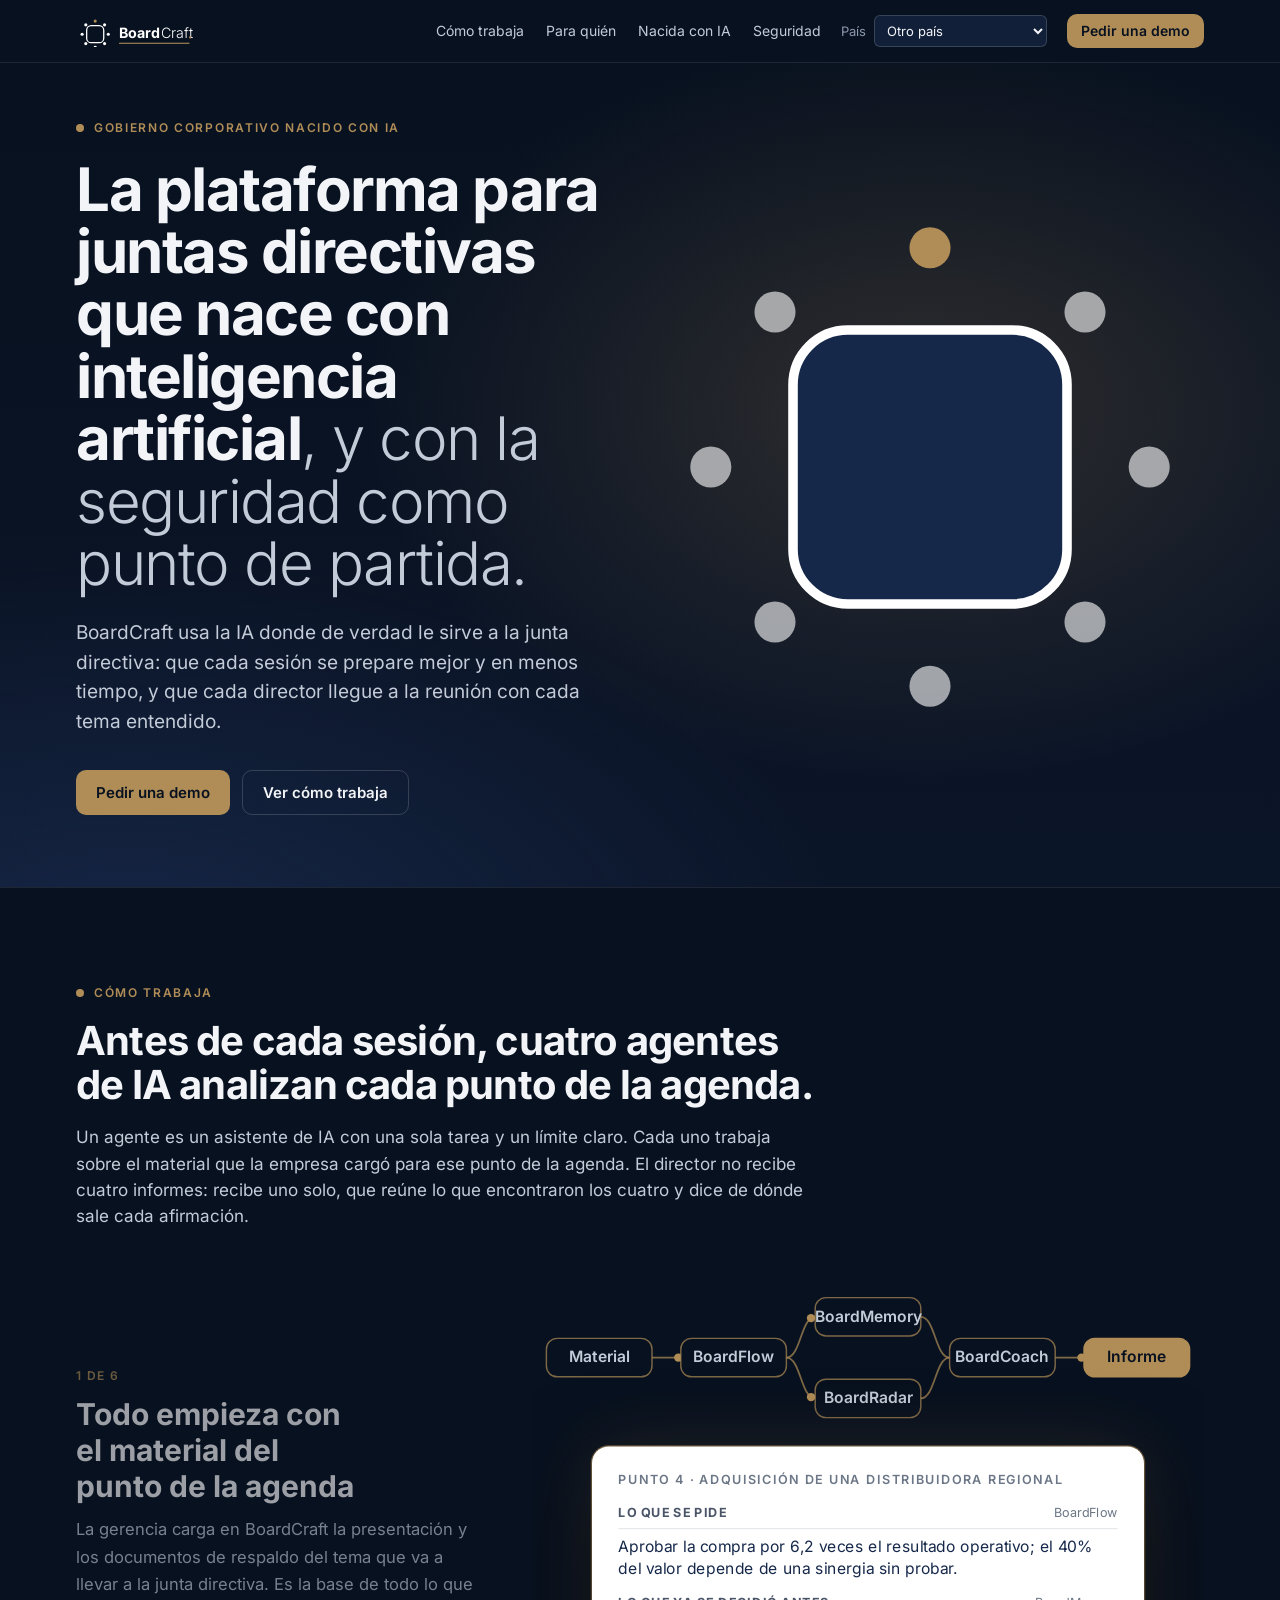
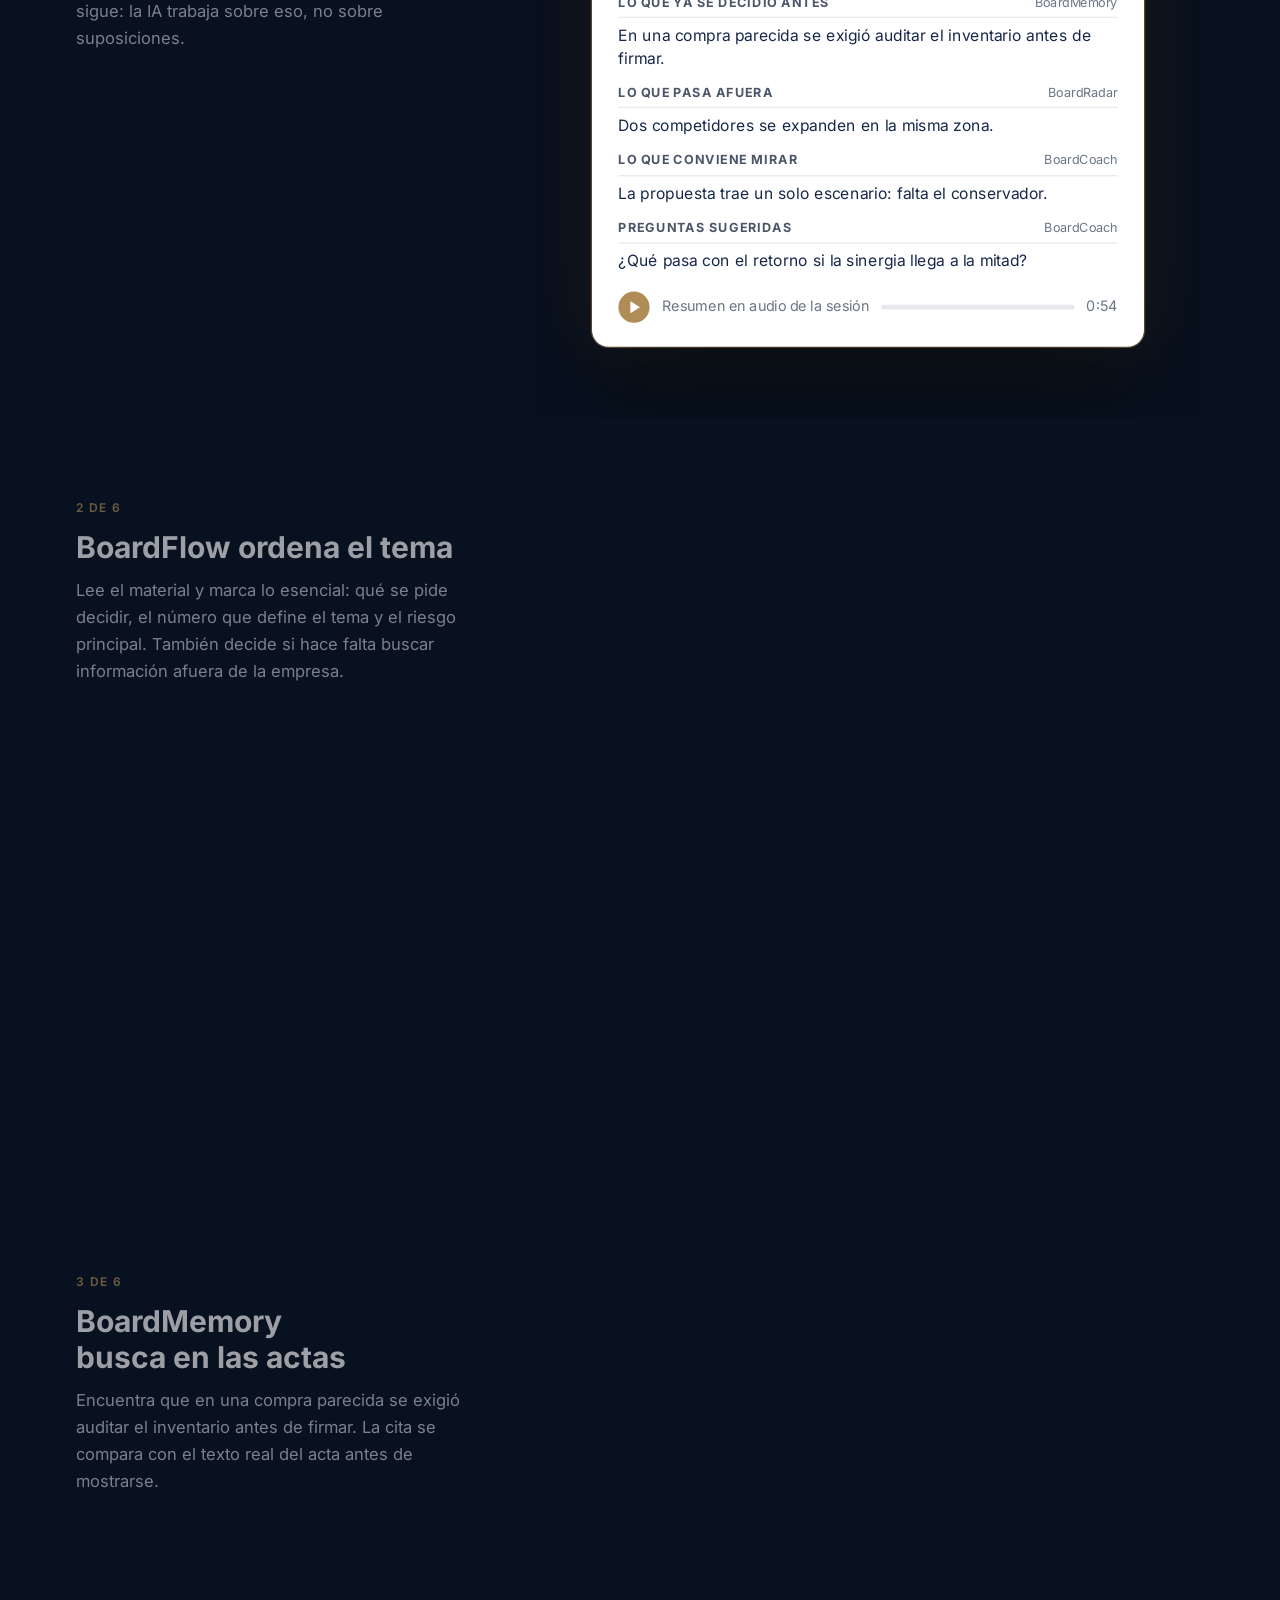
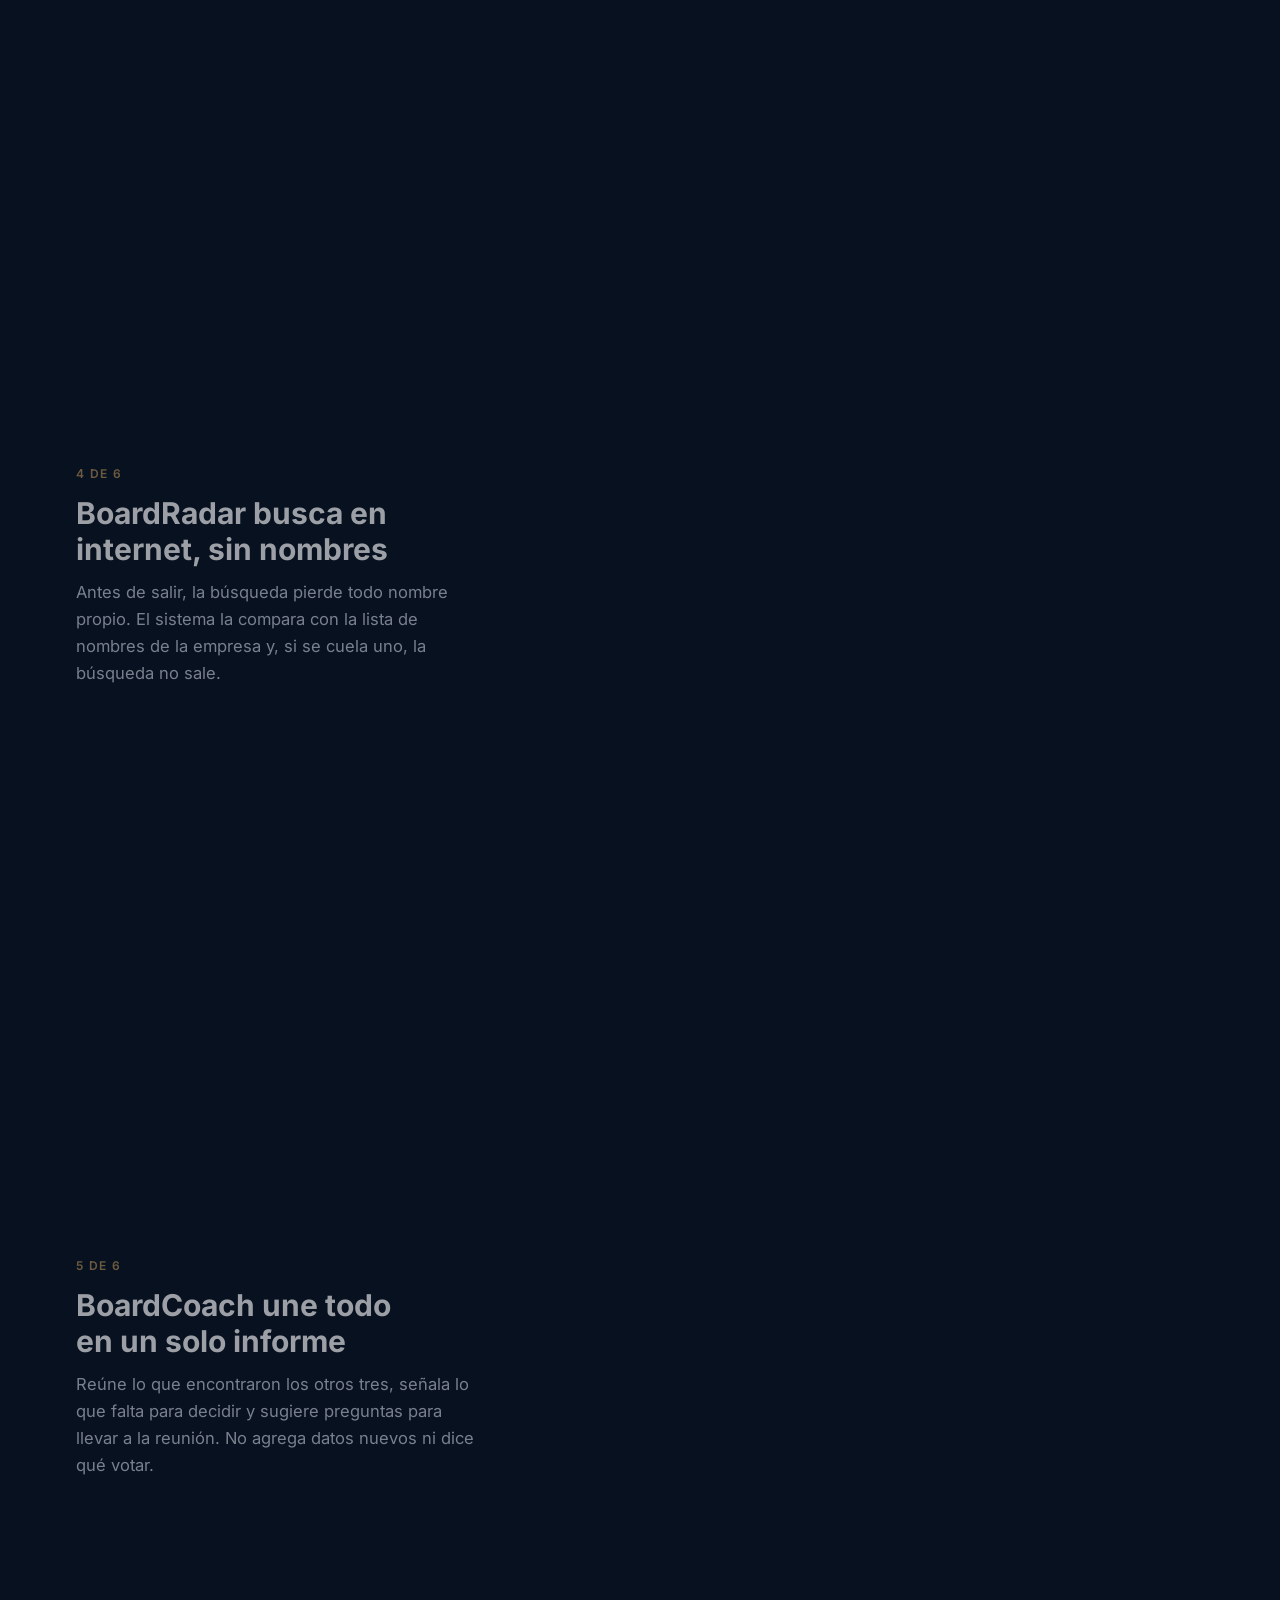
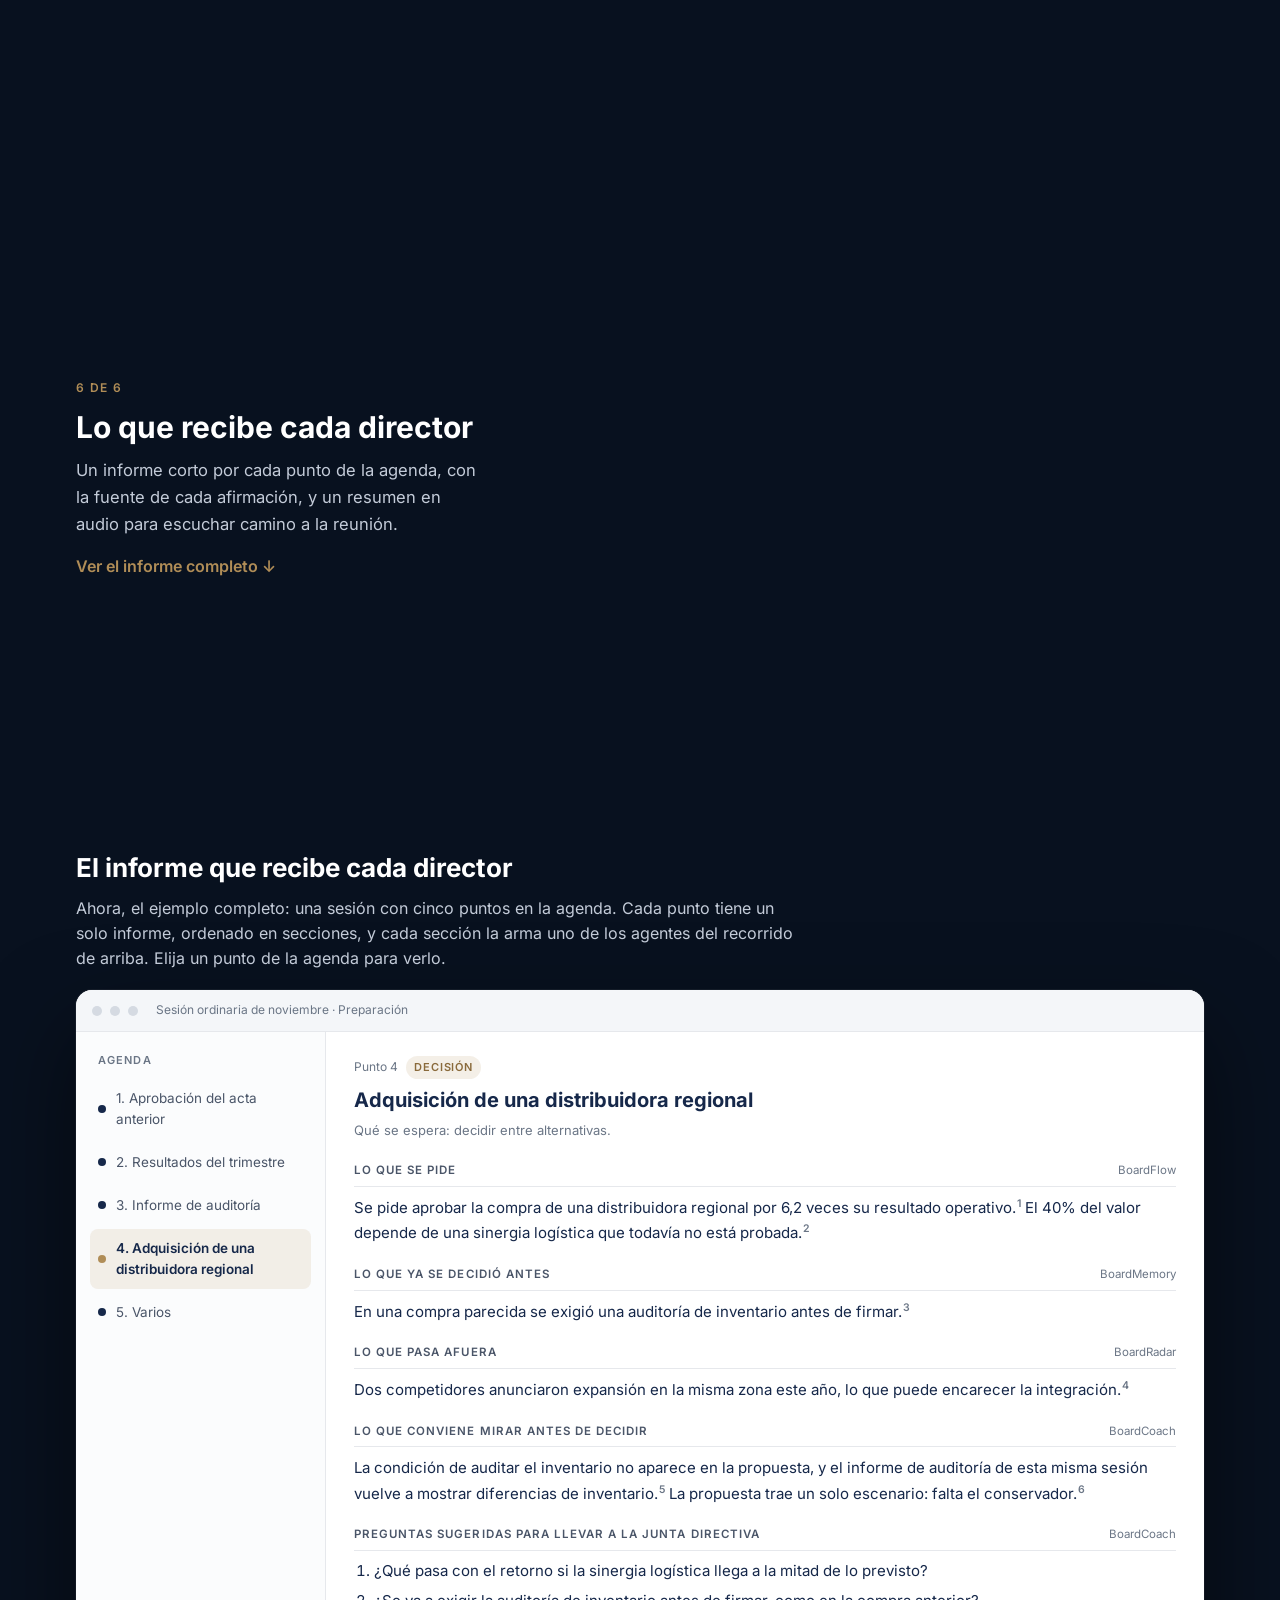
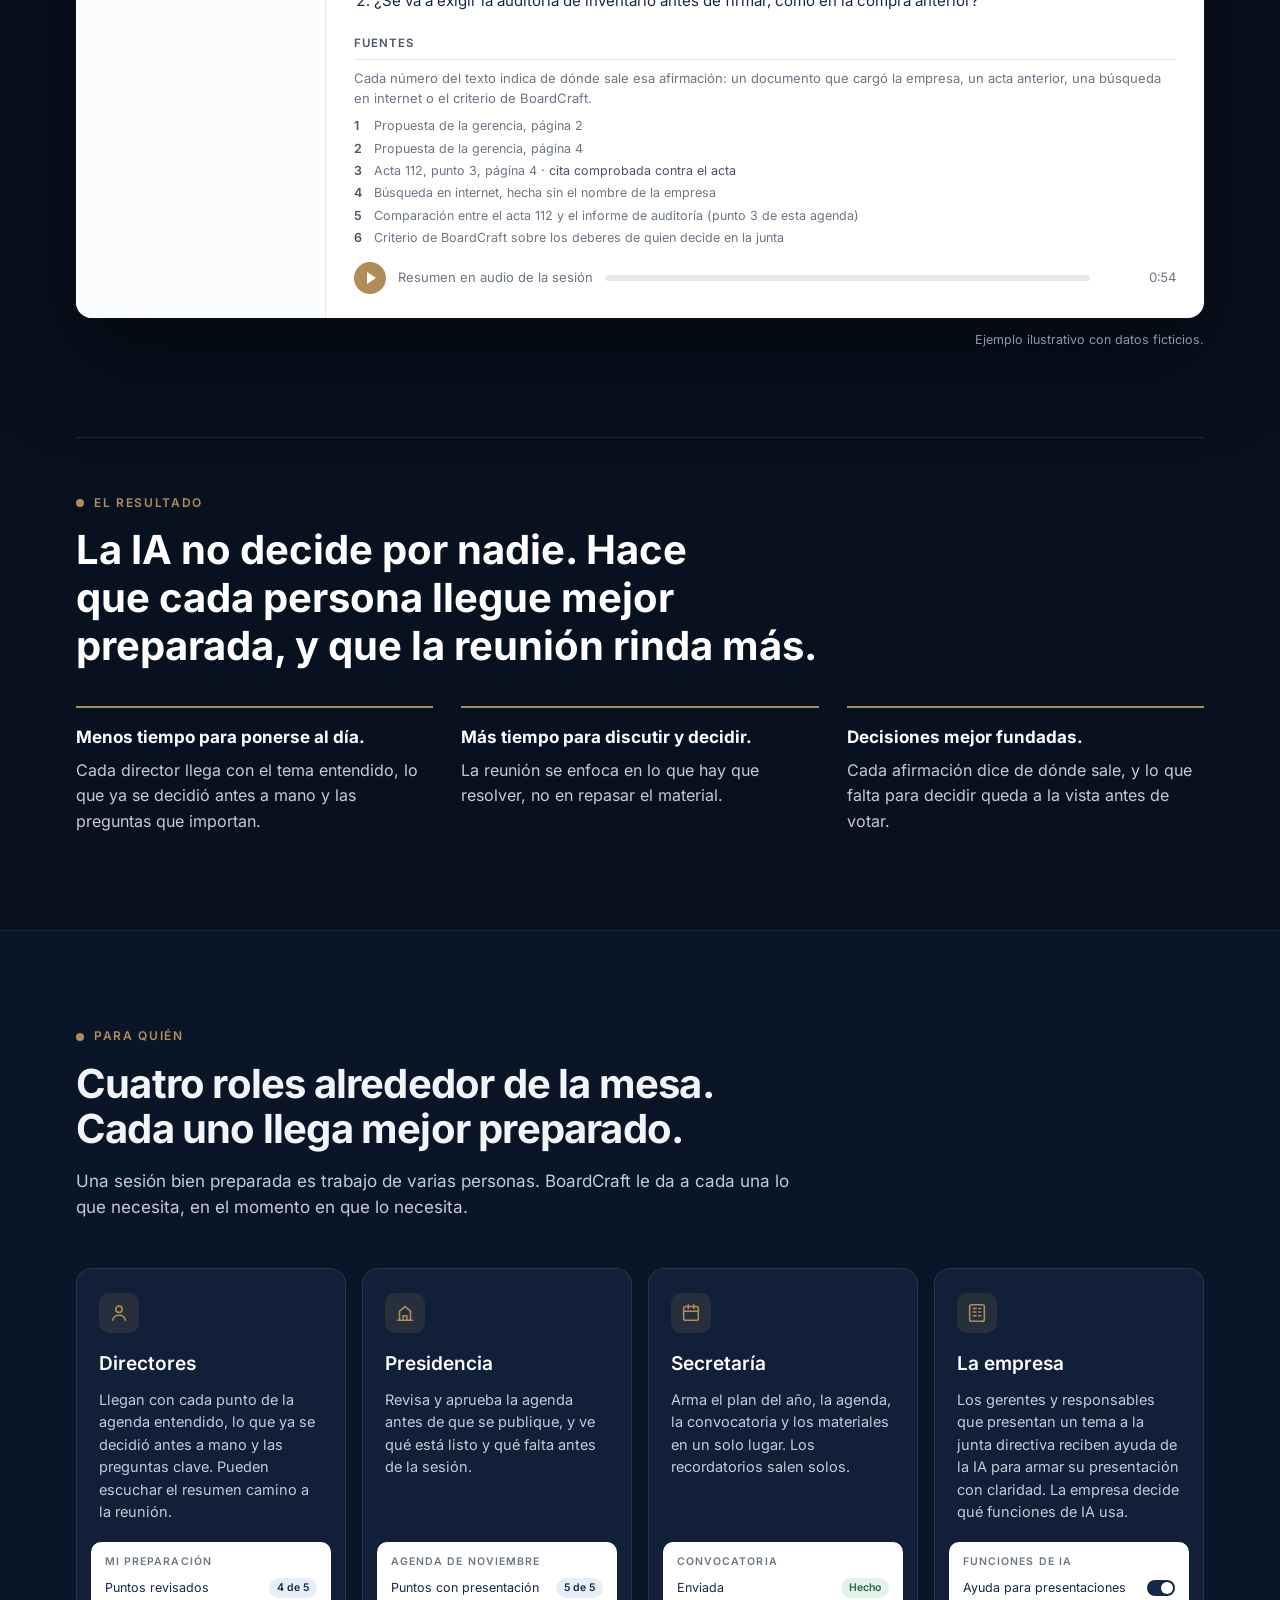
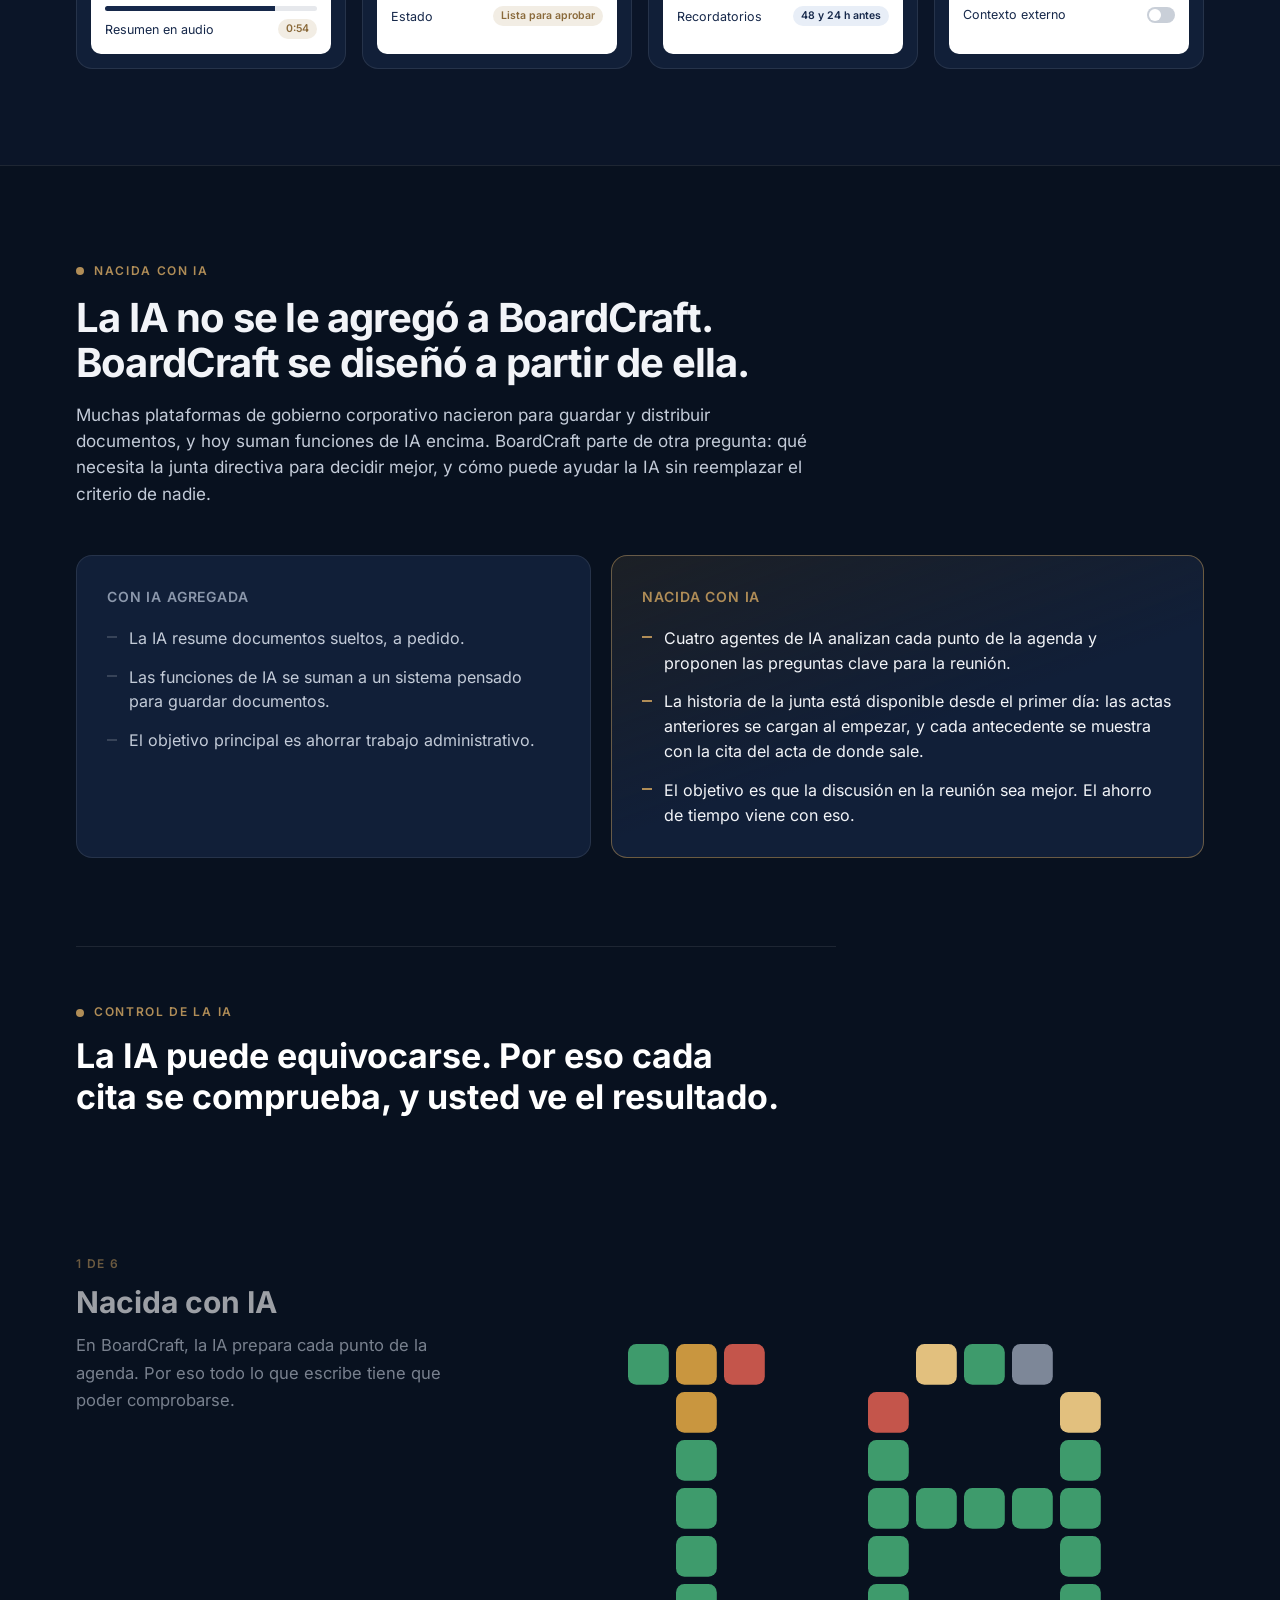
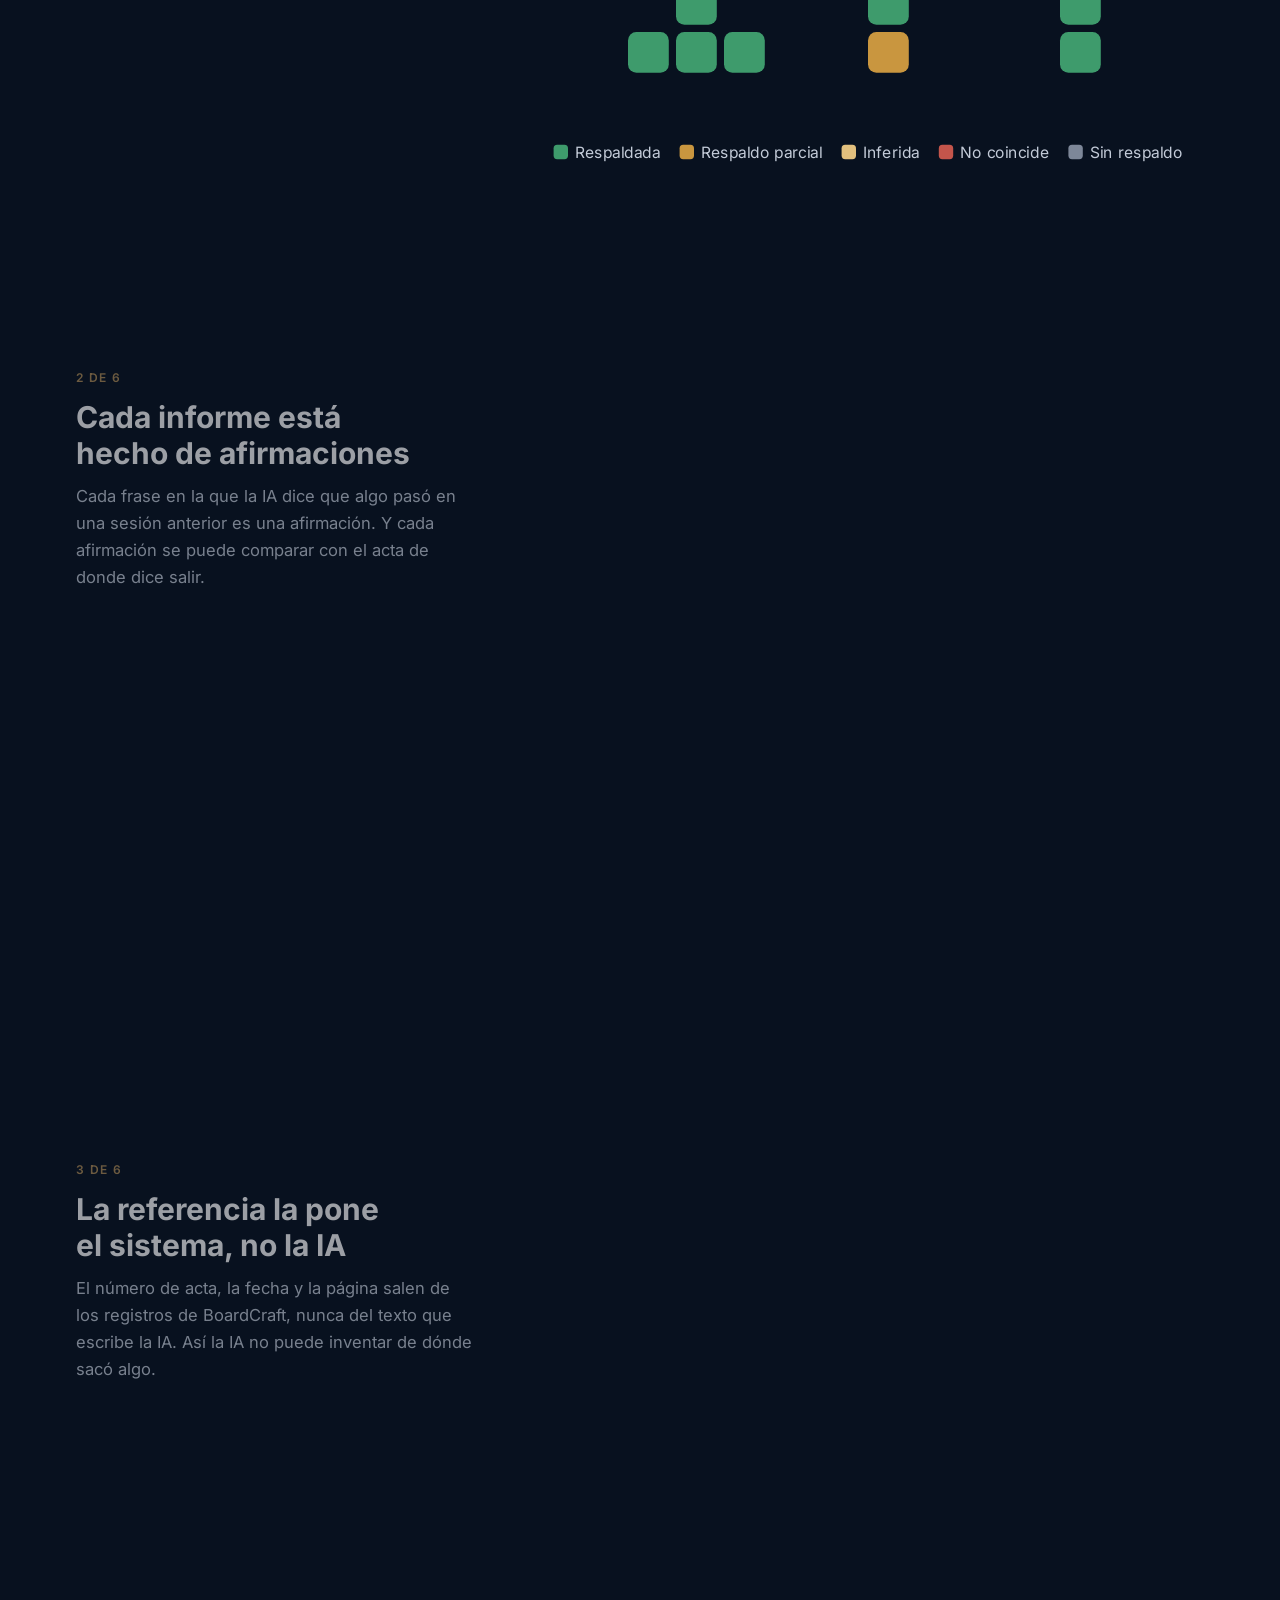
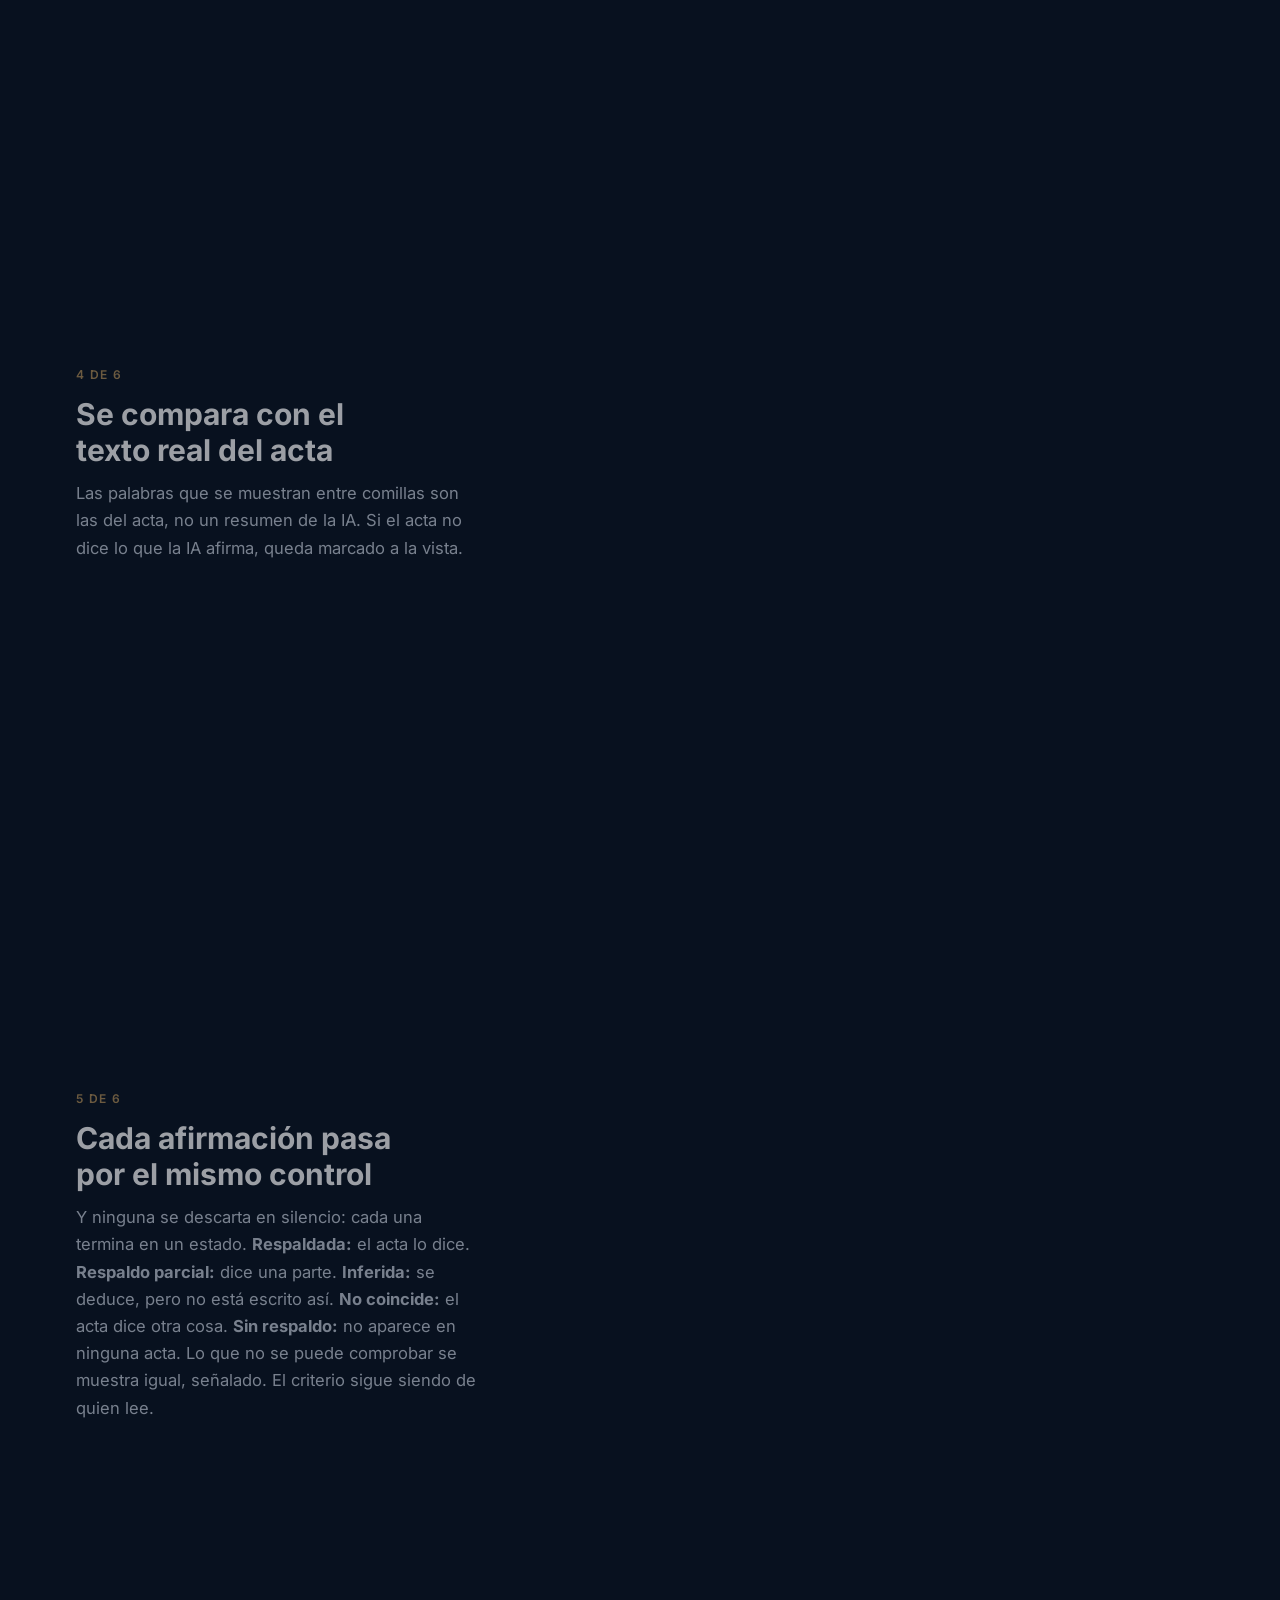
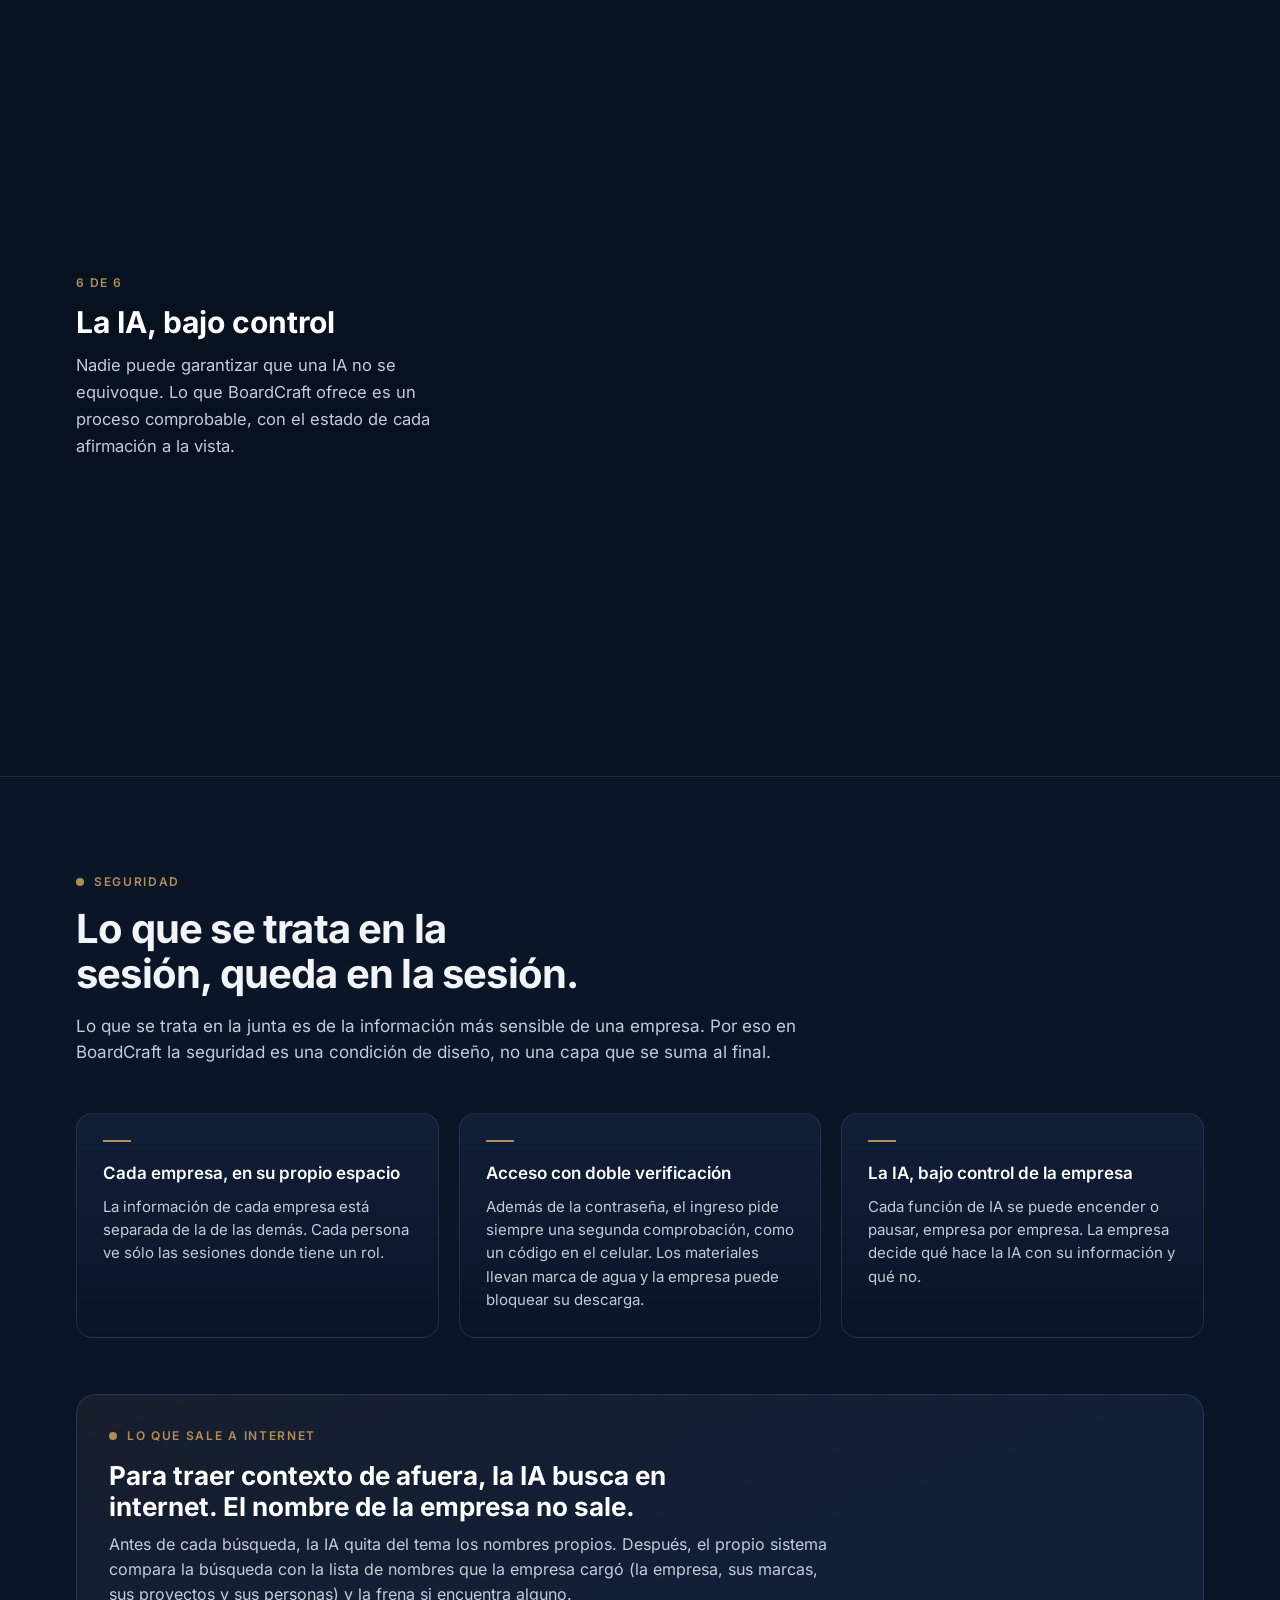
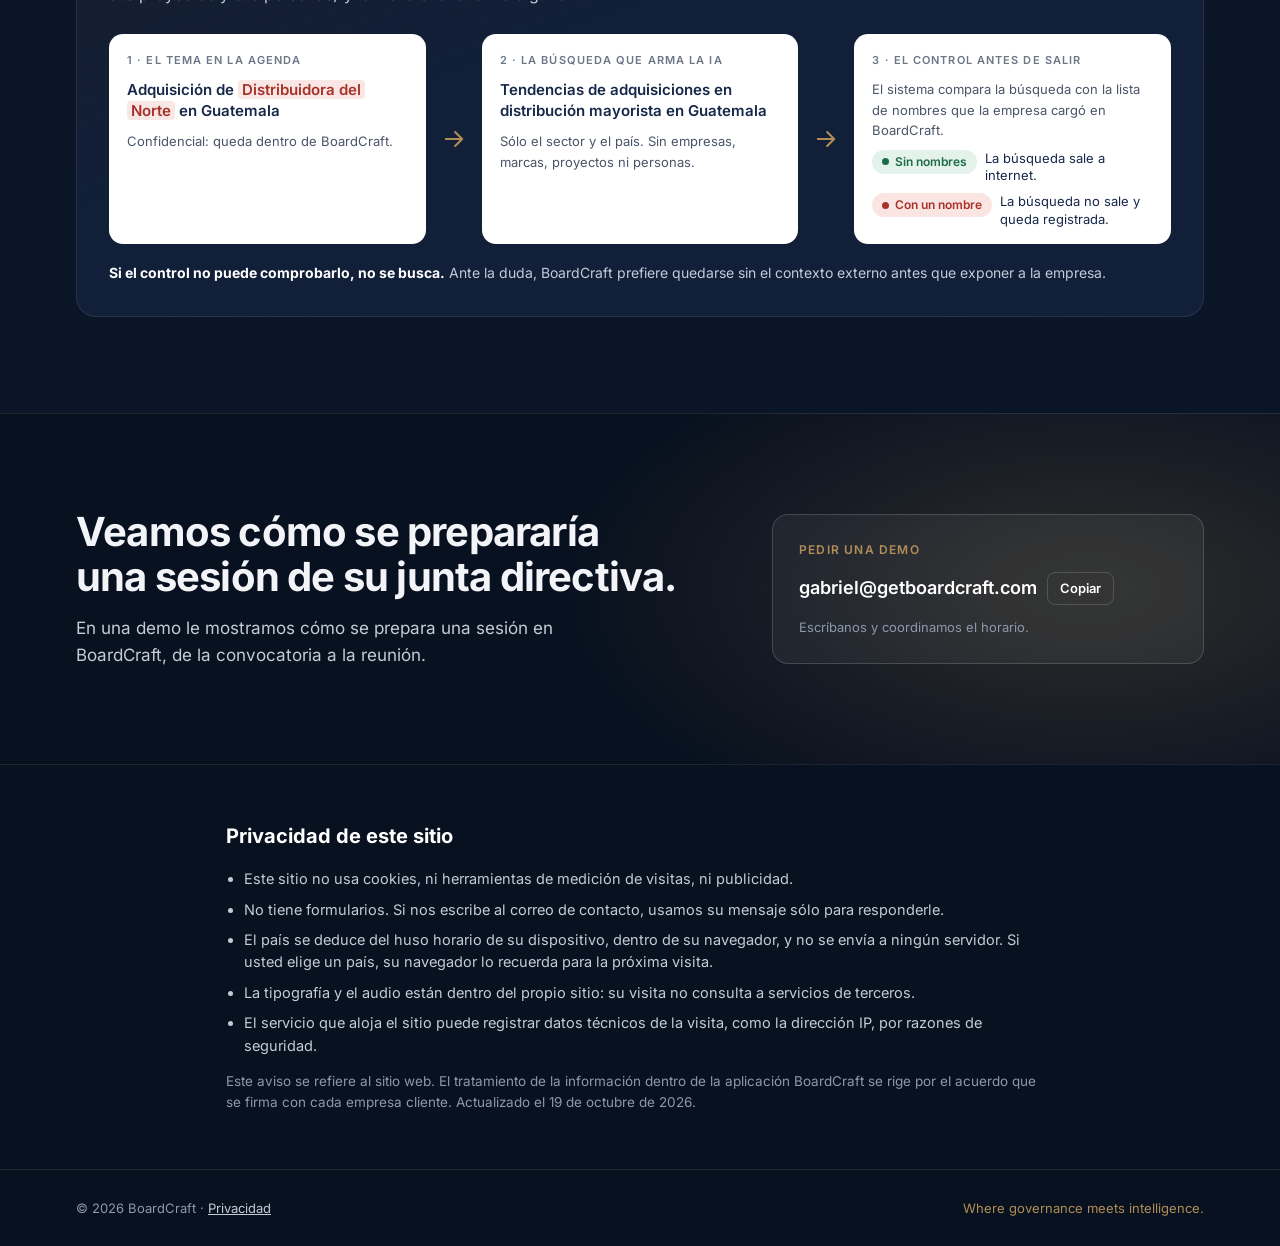
==== commit 438f71da: "Sitio v5: «Cómo trabaja» y «Control de la IA» como relatos que avanzan al bajar, cierre de resultado" ====
--- a/index.html
+++ b/index.html
@@ -245,6 +245,164 @@
 .estados-exp{margin-top:10px;font-size:12.5px;line-height:1.55;color:var(--slate)}
 .estados-exp b{color:var(--ink-2);font-weight:600}
 
+/* Relato que avanza al bajar */
+.relato{display:grid;grid-template-columns:minmax(0,400px) minmax(0,1fr);gap:56px;margin-top:24px}
+.r-pasos{grid-column:1;grid-row:1}
+.r-escena{overflow:clip;grid-column:2;grid-row:1;position:sticky;top:calc(64px + 4vh);height:calc(92vh - 64px);align-self:start}
+.r-paso{min-height:88vh;display:flex;align-items:center}
+.r-paso:first-child{min-height:60vh;align-items:flex-start;padding-top:12vh}
+.r-paso:last-child{min-height:70vh}
+.r-txt{opacity:.6;transition:opacity .8s ease}
+.r-paso.on .r-txt{opacity:1}
+.r-n{font-size:12px;font-weight:600;letter-spacing:.12em;text-transform:uppercase;color:var(--gold)}
+.r-txt h3{margin:10px 0 0;font-size:clamp(22px,2.4vw,30px);line-height:1.2;color:#fff}
+.r-txt p{margin-top:12px;color:var(--fg-2);font-size:16.5px;line-height:1.65}
+.r-link{display:inline-block;margin-top:16px;color:var(--gold);font-weight:600;text-decoration:none}
+.r-link:hover{text-decoration:underline}
+
+.r-lienzo{position:absolute;left:50%;top:50%;width:560px;height:580px;transform-origin:center;transform:translate(-50%,-50%)}
+.r-lienzo *{transition:opacity .55s ease,transform .7s cubic-bezier(.2,.7,.2,1),background-size .8s ease,color .4s,border-color .4s,width .6s}
+.r-agentes{position:absolute;left:0;right:0;top:0;display:flex;gap:8px;justify-content:center}
+.r-ag{font-size:12px;font-weight:600;padding:7px 12px;border-radius:999px;border:1px solid var(--edge-2);color:var(--muted)}
+.r-ag.hecho{color:var(--fg-2);border-color:rgba(255,255,255,.28)}
+.r-ag.activo{color:var(--deep);background:var(--gold);border-color:var(--gold)}
+
+.r-hoja{position:absolute;left:20px;top:150px;width:300px;height:400px;background:var(--paper);color:var(--ink);border-radius:12px;padding:20px 22px;box-shadow:0 24px 60px rgba(0,0,0,.45);opacity:0;transform:translateY(60px) rotate(0)}
+.r-hoja b{display:block;font-size:14px}
+.r-hoja i{display:block;height:7px;border-radius:4px;background:#E6E8EC;margin-top:12px}
+.r-hoja i.c{width:68%}
+.r-hoja.h3{transition-delay:.2s}.r-hoja.h2{transition-delay:.1s}
+.r-doc .r-meta{font-size:11px;color:var(--slate)}
+.r-doc b{margin-top:6px;font-size:17px;line-height:1.3}
+.r-doc .r-sub{display:block;font-size:12px;color:var(--slate);margin-top:4px}
+.r-doc p{margin:14px 0 0;font-size:13.5px;line-height:1.5}
+.mk{background:linear-gradient(rgba(176,141,87,.35),rgba(176,141,87,.35)) no-repeat 0 100%/0% 100%;border-radius:2px;padding:0 2px;-webkit-box-decoration-break:clone;box-decoration-break:clone}
+
+.r-card{position:absolute;left:300px;top:196px;width:260px;background:var(--paper);color:var(--ink);border-radius:12px;padding:18px;box-shadow:0 24px 60px rgba(0,0,0,.45);opacity:0;transform:translateX(40px)}
+.r-k{font-size:10.5px;font-weight:600;letter-spacing:.1em;text-transform:uppercase;color:var(--slate)}
+.r-fila{display:flex;flex-direction:column;padding:9px 0;border-bottom:1px solid var(--line);opacity:0;transform:translateY(8px)}
+.r-fila:last-child{border-bottom:0}
+.r-fila span{font-size:11.5px;color:var(--slate)}
+.r-fila b{font-size:14px}
+.r-fila:nth-child(3){transition-delay:.15s}.r-fila:nth-child(4){transition-delay:.3s}.r-fila:nth-child(5){transition-delay:.45s}
+.r-acta{top:226px}
+.r-cita{margin:10px 0 0;font-size:14px;line-height:1.55;font-style:italic}
+.r-sello{margin-top:12px;display:inline-block;font-size:12.5px;box-shadow:0 0 0 1px #9CCDB2;font-weight:600;color:#1E6B47;background:#E1F1E8;border-radius:6px;padding:5px 9px;opacity:0;transform:scale(1.3);transition-delay:.6s}
+.r-busca{top:206px}
+.r-q{margin-top:10px;font-size:14px;line-height:1.5;padding:10px 12px;border:1px solid var(--line);border-radius:8px}
+.r-tacha{background:linear-gradient(#B03A3A,#B03A3A) no-repeat 0 55%/0% 2px;color:var(--ink);transition-delay:.3s}
+.r-nueva{display:inline;opacity:0;color:#1E6B47;font-weight:600;transition-delay:.9s}
+.r-control{margin-top:10px;font-size:12.5px;color:var(--ink-2);opacity:0;transition-delay:1.6s}
+.r-ok{color:#1E6B47;font-weight:700}
+.r-res{margin-top:10px;font-size:13.5px;line-height:1.45;padding-top:10px;border-top:1px solid var(--line);opacity:0;transition-delay:2s}
+.r-res small{display:block;color:var(--slate);font-size:11.5px;margin-top:3px}
+
+.r-informe{position:absolute;left:50px;top:132px;width:460px;background:var(--paper);color:var(--ink);border-radius:14px;padding:20px 22px;box-shadow:0 30px 80px rgba(0,0,0,.5);opacity:0;transform:scale(.92)}
+.r-sec{margin-top:12px;opacity:0;transform:translateY(10px)}
+.r-sec div{display:flex;justify-content:space-between;gap:8px;border-bottom:1px solid var(--line);padding-bottom:3px}
+.r-sec b{font-size:10.5px;letter-spacing:.08em;text-transform:uppercase;color:var(--ink-2)}
+.r-sec em{font-style:normal;font-size:10.5px;color:var(--slate)}
+.r-sec p{margin:5px 0 0;font-size:13px;line-height:1.45}
+.r-sec.s2{transition-delay:.12s}.r-sec.s3{transition-delay:.24s}.r-sec.s4{transition-delay:.36s}.r-sec.s5{transition-delay:.48s}
+.r-audio{display:flex;align-items:center;gap:10px;margin-top:16px;font-size:12px;color:var(--slate);opacity:0;max-height:0}
+.r-play{width:26px;height:26px;border-radius:50%;background:var(--gold);flex:none;position:relative}
+.r-play::after{content:"";position:absolute;left:10px;top:8px;border-left:8px solid #fff;border-top:5px solid transparent;border-bottom:5px solid transparent}
+.r-bar{flex:1;height:4px;border-radius:2px;background:var(--line)}
+
+.r-mapa{position:absolute;left:0;top:0;width:560px;height:120px;overflow:visible}
+.rm-l{fill:none;stroke:rgba(255,255,255,.16);stroke-width:1.5}
+.rm-l.hecho{stroke:rgba(176,141,87,.7)}
+.rm-d{fill:var(--gold);opacity:0}
+.rm-d.llega{opacity:1}
+.rm-n rect{fill:var(--deep);stroke:var(--edge-2);stroke-width:1.2}
+.rm-n text{font-family:var(--font);font-size:13px;font-weight:600;fill:var(--muted)}
+.rm-n.hecho rect{stroke:rgba(176,141,87,.7)}
+.rm-n.hecho text{fill:var(--fg-2)}
+.rm-n.activo rect{fill:var(--gold);stroke:var(--gold)}
+.rm-n.activo text{fill:var(--deep)}
+@media (prefers-reduced-motion:reduce){ .rm-d{display:none} }
+/* estados por paso */
+.r-lienzo[data-paso="1"] .r-hoja{opacity:1;transform:none}
+.r-lienzo[data-paso="1"] .r-hoja.h2{transform:translate(18px,-14px) rotate(4deg)}
+.r-lienzo[data-paso="1"] .r-hoja.h3{transform:translate(34px,-26px) rotate(8deg)}
+.r-lienzo:is([data-paso="2"],[data-paso="3"],[data-paso="4"]) .r-hoja{opacity:1;transform:none}
+.r-lienzo:is([data-paso="2"],[data-paso="3"],[data-paso="4"]) .r-hoja.h2{transform:translate(8px,-7px) rotate(2deg)}
+.r-lienzo:is([data-paso="2"],[data-paso="3"],[data-paso="4"]) .r-hoja.h3{transform:translate(14px,-12px) rotate(3deg)}
+.r-lienzo:is([data-paso="2"],[data-paso="3"],[data-paso="4"]) .mk.m1,
+.r-lienzo:is([data-paso="2"],[data-paso="3"],[data-paso="4"]) .mk.m2{background-size:100% 100%}
+.r-lienzo[data-paso="2"] .r-flow,.r-lienzo[data-paso="3"] .r-acta,.r-lienzo[data-paso="4"] .r-busca{opacity:1;transform:none}
+.r-lienzo[data-paso="2"] .r-fila{opacity:1;transform:none}
+.r-lienzo[data-paso="3"] .mk.m3{background-size:100% 100%;transition-delay:.3s}
+.r-lienzo[data-paso="3"] .r-sello{opacity:1;transform:none}
+.r-lienzo[data-paso="4"] .r-tacha{background-size:100% 2px;color:var(--slate)}
+.r-lienzo[data-paso="4"] .r-nueva{opacity:1}
+.r-lienzo[data-paso="4"] .r-control,.r-lienzo[data-paso="4"] .r-res{opacity:1}
+.r-lienzo:is([data-paso="5"],[data-paso="6"]) .r-hoja{opacity:0;transform:translate(-30px,20px) scale(.9)}
+.r-lienzo:is([data-paso="5"],[data-paso="6"]) .r-informe{opacity:1;transform:none}
+.r-lienzo:is([data-paso="5"],[data-paso="6"]) .r-sec{opacity:1;transform:none}
+.r-lienzo[data-paso="6"] .r-audio{opacity:1;max-height:40px}
+.r-lienzo[data-paso="6"] .r-informe{box-shadow:0 30px 80px rgba(0,0,0,.5),0 0 0 1px rgba(176,141,87,.6),0 0 60px rgba(176,141,87,.18)}
+
+@media (max-width:820px){
+  .relato{display:block;margin-top:8px}
+  .r-escena{position:sticky;top:64px;height:54vh;z-index:1}
+  .r-pasos{position:relative;z-index:2}
+  .r-paso,.r-paso:first-child,.r-paso:last-child{min-height:80vh;align-items:flex-end;padding:0 0 4vh}
+  .r-txt{opacity:1;background:var(--surface);border:1px solid var(--edge-2);border-radius:14px;padding:16px 18px;box-shadow:0 10px 30px rgba(0,0,0,.4)}
+  .r-txt h3{font-size:20px}
+  .r-txt p{font-size:15px}
+}
+@media (prefers-reduced-motion:reduce){ .r-lienzo *,.r-txt{transition:none!important} }
+
+.resultado{margin-top:88px;padding-top:56px;border-top:1px solid var(--edge)}
+.resultado h2{margin-top:14px;max-width:860px;font-size:clamp(26px,3.2vw,40px);line-height:1.2;color:#fff}
+.res-grid{display:grid;grid-template-columns:repeat(3,1fr);gap:28px;margin-top:36px}
+.res-grid p{margin:0;color:var(--fg-2);font-size:16px;line-height:1.6;border-top:2px solid var(--gold);padding-top:16px}
+.res-grid b{display:block;color:#fff;font-size:17px;margin-bottom:6px}
+@media (max-width:820px){ .res-grid{grid-template-columns:1fr} .resultado{margin-top:56px;padding-top:40px} }
+
+.logo-link{display:inline-flex;color:inherit;border-radius:6px}
+.logo-link:focus-visible{outline:2px solid var(--gold);outline-offset:4px}
+
+section[id],[id="panel-titulo"]{scroll-margin-top:72px}
+
+/* Relato 2: Control de la IA */
+.control2{margin-top:88px;padding-top:56px;border-top:1px solid var(--edge);max-width:760px}
+.c2-tit{margin-top:14px;font-size:clamp(24px,2.8vw,34px);line-height:1.2;color:#fff}
+.c2-cuad{position:absolute;inset:0}
+.c2-cuad i{position:absolute;left:0;top:0;width:34px;height:34px;border-radius:7px;background:var(--gold);opacity:0;transition:transform 1s cubic-bezier(.3,.7,.2,1),opacity .6s,background-color .6s}
+.c2-cuad i.ok{background:#3E9B6C}.c2-cuad i.par{background:#C9963F}.c2-cuad i.inf{background:#E2C07E}.c2-cuad i.no{background:#C4554B}.c2-cuad i.sin{background:#7D8798}
+.c2-cuad i.neutro{background:rgba(255,255,255,.28)}
+.c2-leyenda{position:absolute;left:0;right:0;top:470px;display:flex;flex-wrap:wrap;justify-content:center;gap:8px 16px;font-size:13px;color:var(--fg-2);opacity:0}
+.c2-leyenda i{display:inline-block;width:12px;height:12px;border-radius:3px;margin-right:6px;vertical-align:-1px}
+.k-ok{background:#3E9B6C}.k-par{background:#C9963F}.k-inf{background:#E2C07E}.k-no{background:#C4554B}.k-sin{background:#7D8798}
+.c2-cuad i.sel{box-shadow:0 0 0 3px rgba(176,141,87,.45),0 0 24px rgba(176,141,87,.6)}
+.c2-lineas{position:absolute;inset:0;width:560px;height:580px;pointer-events:none}
+.c2-lineas path{fill:none;stroke:var(--gold);stroke-width:2;stroke-dasharray:400;stroke-dashoffset:400;transition:stroke-dashoffset .8s ease}
+.r-lienzo:is([data-paso="3"],[data-paso="4"]) #c2-l1{stroke-dashoffset:0;transition-delay:.5s}
+.r-lienzo[data-paso="4"] #c2-l2{stroke-dashoffset:0;transition-delay:.2s}
+.c2-af{transform-origin:0 0}
+.c2-af{left:250px;top:100px;width:300px}
+.c2-af p{margin:8px 0 0;font-size:15px;line-height:1.5}
+.c2-ref{margin-top:14px;padding:10px 12px;border-radius:8px;background:var(--paper-2);opacity:0;transform:translateY(8px);transition-delay:.4s}
+.c2-ref span{display:block;font-size:11px;color:var(--slate)}
+.c2-ref b{font-size:14px}
+.c2-acta{left:250px;top:330px;width:300px;transform:translateY(24px)}
+.r-lienzo[data-paso="2"] .c2-cuad i,.r-lienzo[data-paso="5"] .c2-cuad i{opacity:1}
+.r-lienzo[data-paso="1"] .c2-cuad i.en,.r-lienzo[data-paso="6"] .c2-cuad i.en{opacity:1}
+.r-lienzo:is([data-paso="3"],[data-paso="4"]) .c2-cuad i{opacity:1}
+.r-lienzo:is([data-paso="3"],[data-paso="4"]) .c2-af{opacity:1;transform:none!important;transition-delay:.35s}
+.r-lienzo:is([data-paso="3"],[data-paso="4"]) .c2-ref{opacity:1;transform:none}
+.r-lienzo[data-paso="4"] .c2-acta{opacity:1;transform:none}
+.r-lienzo[data-paso="4"] .c2-mk{background-size:100% 100%;transition-delay:.5s}
+.r-lienzo[data-paso="4"] .c2-acta .r-sello{opacity:1;transform:none;transition-delay:1.1s}
+.r-lienzo:is([data-paso="5"],[data-paso="6"]) .c2-leyenda{opacity:1}
+.c2-alt{display:flex;flex-wrap:wrap;align-items:center;gap:8px;margin-top:18px;font-size:13px;color:var(--muted)}
+.c2-alt button{font:600 13px/1 var(--font);padding:8px 12px;border-radius:999px;border:1px solid var(--edge-2);background:transparent;color:var(--fg-2);cursor:pointer}
+.c2-alt button.on{background:var(--gold);border-color:var(--gold);color:var(--deep)}
+@media (max-width:820px){ .control2{margin-top:56px;padding-top:40px} }
+@media (prefers-reduced-motion:reduce){ .c2-cuad i{transition:none} }
+
 /* Nacida con IA */
 .contraste{display:grid;grid-template-columns:1fr 1.15fr;gap:20px;margin-top:48px}
 .col{padding:30px;border-radius:16px;border:1px solid var(--edge);background:var(--surface);min-width:0}
@@ -397,7 +555,7 @@
 
 <header class="top">
   <div class="wrap">
-    <svg class="logo" viewBox="6 6 332 90" role="img" aria-label="BoardCraft" xmlns="http://www.w3.org/2000/svg">
+    <a href="#" class="logo-link" id="ir-arriba" aria-label="BoardCraft, volver al inicio de la página"><svg class="logo" viewBox="6 6 332 90" role="img" aria-label="BoardCraft" xmlns="http://www.w3.org/2000/svg">
       <g transform="translate(12,12) scale(0.8)">
         <rect x="30" y="30" width="60" height="60" rx="16" fill="none" stroke="currentColor" stroke-width="4.5"/>
         <circle cx="60" cy="14" r="5.5" fill="#B08D57"/>
@@ -409,9 +567,9 @@
       <text x="126" y="72" font-size="40" letter-spacing="0.5" font-family="Inter,'Helvetica Neue',Arial,sans-serif" fill="currentColor"><tspan font-weight="700">Board</tspan><tspan font-weight="300">Craft</tspan></text>
       <circle cx="327" cy="69" r="3" fill="#B08D57"/>
       <rect x="127" y="84" width="198" height="3" fill="#B08D57"/>
-    </svg>
+    </svg></a>
     <div class="top-actions">
-      <nav aria-label="Secciones"><a href="#punto">Cómo trabaja</a><a href="#roles">Para quién</a><a href="#seguridad">Seguridad</a></nav>
+      <nav aria-label="Secciones"><a href="#punto">Cómo trabaja</a><a href="#roles">Para quién</a><a href="#ia">Nacida con IA</a><a href="#seguridad">Seguridad</a></nav>
       <label class="pais" for="pais"><span>País</span>
         <select id="pais" aria-label="País">
           <option value="AR">Argentina</option><option value="BO">Bolivia</option><option value="CL">Chile</option>
@@ -478,22 +636,76 @@
         <p>Un agente es un asistente de IA con una sola tarea y un límite claro. Cada uno trabaja sobre el material que la empresa cargó para ese punto de la agenda. El <span data-t="miembro">director</span> no recibe cuatro informes: recibe uno solo, que reúne lo que encontraron los cuatro y dice de dónde sale cada afirmación.</p>
       </div>
 
-      <div class="flujo-ia" id="flujo">
-        <div class="fi-grid">
-          <div class="fi-svg"><svg class="fl" viewBox="0 0 360 520" role="group" aria-label="Recorrido de un punto de la agenda por los cuatro agentes de IA"><path id="p1-mv" class="ln" d="M180 74 L180 110"/><path id="p2-mv" class="ln" d="M180 174 C180 197 90 197 90 220"/><path id="p3-mv" class="ln radar" d="M180 174 C180 197 270 197 270 220"/><path id="p4-mv" class="ln" d="M90 284 C90 307 180 307 180 330"/><path id="p5-mv" class="ln radar" d="M270 284 C270 307 180 307 180 330"/><path id="p6-mv" class="ln" d="M180 394 L180 440"/><circle class="dot" r="4"><animateMotion dur="1.6s" begin="0s" repeatCount="indefinite" keyPoints="0;1" keyTimes="0;1" calcMode="linear"><mpath href="#p1-mv"/></animateMotion></circle><circle class="dot" r="4"><animateMotion dur="1.6s" begin="0s" repeatCount="indefinite" keyPoints="0;1" keyTimes="0;1" calcMode="linear"><mpath href="#p2-mv"/></animateMotion></circle><circle class="dot radar" r="4"><animateMotion dur="1.6s" begin="0s" repeatCount="indefinite" keyPoints="0;1" keyTimes="0;1" calcMode="linear"><mpath href="#p3-mv"/></animateMotion></circle><circle class="dot" r="4"><animateMotion dur="1.6s" begin="0s" repeatCount="indefinite" keyPoints="0;1" keyTimes="0;1" calcMode="linear"><mpath href="#p4-mv"/></animateMotion></circle><circle class="dot radar" r="4"><animateMotion dur="1.6s" begin="0s" repeatCount="indefinite" keyPoints="0;1" keyTimes="0;1" calcMode="linear"><mpath href="#p5-mv"/></animateMotion></circle><circle class="dot" r="4"><animateMotion dur="1.6s" begin="0s" repeatCount="indefinite" keyPoints="0;1" keyTimes="0;1" calcMode="linear"><mpath href="#p6-mv"/></animateMotion></circle><g class="n" data-n="mat" tabindex="0" role="button" aria-label="Material del punto de la agenda de la sesión"><rect x="105" y="10" width="150" height="64" rx="14"/><text class="t" x="180.0" y="38.0" text-anchor="middle">Material del punto</text><text class="s" x="180.0" y="57.0" text-anchor="middle">de la agenda de la sesión</text></g><g class="n ag" data-n="flow" tabindex="0" role="button" aria-label="BoardFlow: ordena el tema"><rect x="105" y="110" width="150" height="64" rx="14"/><text class="t" x="180.0" y="138.0" text-anchor="middle">BoardFlow</text><text class="s" x="180.0" y="157.0" text-anchor="middle">ordena el tema</text></g><g class="n ag" data-n="mem" tabindex="0" role="button" aria-label="BoardMemory: busca en las actas"><rect x="15" y="220" width="150" height="64" rx="14"/><text class="t" x="90.0" y="248.0" text-anchor="middle">BoardMemory</text><text class="s" x="90.0" y="267.0" text-anchor="middle">busca en las actas</text></g><g class="n ag radar" data-n="rad" tabindex="0" role="button" aria-label="BoardRadar: busca en internet"><rect x="195" y="220" width="150" height="64" rx="14"/><text class="t" x="270.0" y="248.0" text-anchor="middle">BoardRadar</text><text class="s" x="270.0" y="267.0" text-anchor="middle">busca en internet</text></g><g class="n ag" data-n="coach" tabindex="0" role="button" aria-label="BoardCoach: une todo en un informe"><rect x="105" y="330" width="150" height="64" rx="14"/><text class="t" x="180.0" y="358.0" text-anchor="middle">BoardCoach</text><text class="s" x="180.0" y="377.0" text-anchor="middle">une todo en un informe</text></g><g class="n" data-n="sal" tabindex="0" role="button" aria-label="Informe final: lo que se lee antes de la reunión"><rect x="105" y="440" width="150" height="64" rx="14"/><text class="t" x="180.0" y="468.0" text-anchor="middle">Informe final</text><text class="s" x="180.0" y="487.0" text-anchor="middle">se lee antes de la reunión</text></g></svg></div>
-          <div class="fi-lado">
-            <div class="fi-det" id="fi-det" aria-live="polite"></div>
-            <div class="fi-ctrl">
-              <div class="fi-dots" id="fi-dots" role="tablist" aria-label="Pasos del recorrido"></div>
-              <button type="button" class="fi-pausa" id="fi-pausa">Pausar</button>
+      <div class="relato" id="relato">
+        <div class="r-escena" aria-hidden="true">
+          <div class="r-lienzo" id="lienzo" data-paso="1">
+            <svg class="r-mapa" viewBox="0 0 560 120" aria-hidden="true"><path id="rm0" class="rm-l" data-a="2" d="M100 58 C112 58 112 58 124 58"/><circle class="rm-d" data-a="2" r="3.5"><animateMotion dur="1.4s" repeatCount="indefinite"><mpath href="#rm0"/></animateMotion></circle><path id="rm1" class="rm-l" data-a="3" d="M212 58 C224 58 224 24 236 24"/><circle class="rm-d" data-a="3" r="3.5"><animateMotion dur="1.4s" repeatCount="indefinite"><mpath href="#rm1"/></animateMotion></circle><path id="rm2" class="rm-l" data-a="4" d="M212 58 C224 58 224 92 236 92"/><circle class="rm-d" data-a="4" r="3.5"><animateMotion dur="1.4s" repeatCount="indefinite"><mpath href="#rm2"/></animateMotion></circle><path id="rm3" class="rm-l" data-a="5" d="M324 24 C336 24 336 58 348 58"/><circle class="rm-d" data-a="5" r="3.5"><animateMotion dur="1.4s" repeatCount="indefinite"><mpath href="#rm3"/></animateMotion></circle><path id="rm4" class="rm-l" data-a="5" d="M324 92 C336 92 336 58 348 58"/><circle class="rm-d" data-a="5" r="3.5"><animateMotion dur="1.4s" repeatCount="indefinite"><mpath href="#rm4"/></animateMotion></circle><path id="rm5" class="rm-l" data-a="6" d="M436 58 C448 58 448 58 460 58"/><circle class="rm-d" data-a="6" r="3.5"><animateMotion dur="1.4s" repeatCount="indefinite"><mpath href="#rm5"/></animateMotion></circle><g class="rm-n" data-a="1"><rect x="12" y="42" width="88" height="32" rx="9"/><text x="56" y="62" text-anchor="middle">Material</text></g><g class="rm-n" data-a="2"><rect x="124" y="42" width="88" height="32" rx="9"/><text x="168" y="62" text-anchor="middle">BoardFlow</text></g><g class="rm-n" data-a="3"><rect x="236" y="8" width="88" height="32" rx="9"/><text x="280" y="28" text-anchor="middle">BoardMemory</text></g><g class="rm-n" data-a="4"><rect x="236" y="76" width="88" height="32" rx="9"/><text x="280" y="96" text-anchor="middle">BoardRadar</text></g><g class="rm-n" data-a="5"><rect x="348" y="42" width="88" height="32" rx="9"/><text x="392" y="62" text-anchor="middle">BoardCoach</text></g><g class="rm-n" data-a="6"><rect x="460" y="42" width="88" height="32" rx="9"/><text x="504" y="62" text-anchor="middle">Informe</text></g></svg>
+
+            <!-- 1 · el material -->
+            <div class="r-hoja h3"><b>Informe de auditoría interna</b><i></i><i></i><i class="c"></i></div>
+            <div class="r-hoja h2"><b>Anexo financiero</b><i></i><i class="c"></i><i></i></div>
+            <div class="r-hoja h1 r-doc">
+              <span class="r-meta">Punto 4 de la agenda · Decisión</span>
+              <b>Adquisición de una distribuidora regional</b>
+              <span class="r-sub">Presentación de la gerencia</span>
+              <i></i><i class="c"></i>
+              <p><span class="mk m1">Se propone pagar 6,2 veces el resultado operativo.</span></p>
+              <i></i><i class="c"></i>
+              <p><span class="mk m2">El 40% del valor depende de una sinergia logística.</span></p>
+              <i></i><i class="c"></i><i></i>
             </div>
+
+            <!-- 2 · BoardFlow -->
+            <div class="r-card r-flow">
+              <div class="r-k">Lo esencial del punto</div>
+              <div class="r-fila"><span>Qué se pide</span><b>Aprobar la compra</b></div>
+              <div class="r-fila"><span>Número clave</span><b>6,2 veces el resultado</b></div>
+              <div class="r-fila"><span>Riesgo principal</span><b>Sinergia no probada</b></div>
+              <div class="r-fila"><span>¿Buscar afuera?</span><b>Sí, es una decisión</b></div>
+            </div>
+
+            <!-- 3 · BoardMemory -->
+            <div class="r-card r-acta">
+              <div class="r-k">Acta 112 · punto 3 · página 4</div>
+              <p class="r-cita">“Se resuelve <span class="mk m3">condicionar la firma del contrato a la realización previa de una auditoría de inventario</span>.”</p>
+              <div class="r-sello">✓ Cita comprobada contra el acta</div>
+            </div>
+
+            <!-- 4 · BoardRadar -->
+            <div class="r-card r-busca">
+              <div class="r-k">Búsqueda en internet</div>
+              <div class="r-q"><span class="r-tacha">Adquisición de Distribuidora del Norte</span> <span class="r-nueva">Tendencias en distribución mayorista</span> en Guatemala</div>
+              <div class="r-control"><span class="r-ok">✓</span> Sin nombres de la empresa: la búsqueda sale</div>
+              <div class="r-res">Dos competidores anunciaron expansión en la misma zona este año.<small>Fuente pública, con fecha</small></div>
+            </div>
+
+            <!-- 5 y 6 · el informe -->
+            <div class="r-informe">
+              <div class="r-k">Punto 4 · Adquisición de una distribuidora regional</div>
+              <div class="r-sec s1"><div><b>Lo que se pide</b><em>BoardFlow</em></div><p>Aprobar la compra por 6,2 veces el resultado operativo; el 40% del valor depende de una sinergia sin probar.</p></div>
+              <div class="r-sec s2"><div><b>Lo que ya se decidió antes</b><em>BoardMemory</em></div><p>En una compra parecida se exigió auditar el inventario antes de firmar.</p></div>
+              <div class="r-sec s3"><div><b>Lo que pasa afuera</b><em>BoardRadar</em></div><p>Dos competidores se expanden en la misma zona.</p></div>
+              <div class="r-sec s4"><div><b>Lo que conviene mirar</b><em>BoardCoach</em></div><p>La propuesta trae un solo escenario: falta el conservador.</p></div>
+              <div class="r-sec s5"><div><b>Preguntas sugeridas</b><em>BoardCoach</em></div><p>¿Qué pasa con el retorno si la sinergia llega a la mitad?</p></div>
+              <div class="r-audio"><span class="r-play"></span>Resumen en audio de la sesión<span class="r-bar"></span>0:54</div>
+            </div>
           </div>
         </div>
-      </div>
-
-      <div class="sub-head">
-        <h3>El informe que recibe cada <span data-t="miembro">director</span></h3>
-        <p>Un ejemplo de sesión con cinco puntos en la agenda. Cada punto tiene un solo informe, ordenado en secciones, y cada sección la arma uno de los agentes del recorrido de arriba. Elija un punto de la agenda para verlo.</p>
+
+        <div class="r-pasos">
+          <article class="r-paso" data-paso="1"><div class="r-txt"><span class="r-n">1 de 6</span><h3>Todo empieza con el material del punto de la agenda</h3><p>La gerencia carga en BoardCraft la presentación y los documentos de respaldo del tema que va a llevar <span data-t="a_la_organo">a la junta directiva</span>. Es la base de todo lo que sigue: la IA trabaja sobre eso, no sobre suposiciones.</p></div></article>
+          <article class="r-paso" data-paso="2"><div class="r-txt"><span class="r-n">2 de 6</span><h3>BoardFlow ordena el tema</h3><p>Lee el material y marca lo esencial: qué se pide decidir, el número que define el tema y el riesgo principal. También decide si hace falta buscar información afuera de la empresa.</p></div></article>
+          <article class="r-paso" data-paso="3"><div class="r-txt"><span class="r-n">3 de 6</span><h3>BoardMemory busca en las actas</h3><p>Encuentra que en una compra parecida se exigió auditar el inventario antes de firmar. La cita se compara con el texto real del acta antes de mostrarse.</p></div></article>
+          <article class="r-paso" data-paso="4"><div class="r-txt"><span class="r-n">4 de 6</span><h3>BoardRadar busca en internet, sin nombres</h3><p>Antes de salir, la búsqueda pierde todo nombre propio. El sistema la compara con la lista de nombres de la empresa y, si se cuela uno, la búsqueda no sale.</p></div></article>
+          <article class="r-paso" data-paso="5"><div class="r-txt"><span class="r-n">5 de 6</span><h3>BoardCoach une todo en un solo informe</h3><p>Reúne lo que encontraron los otros tres, señala lo que falta para decidir y sugiere preguntas para llevar a la reunión. No agrega datos nuevos ni dice qué votar.</p></div></article>
+          <article class="r-paso" data-paso="6"><div class="r-txt"><span class="r-n">6 de 6</span><h3>Lo que recibe cada <span data-t="miembro">director</span></h3><p>Un informe corto por cada punto de la agenda, con la fuente de cada afirmación, y un resumen en audio para escuchar camino a la reunión.</p><a class="r-link" href="#panel-titulo">Ver el informe completo ↓</a></div></article>
+        </div>
+      </div>
+
+      
+<div class="sub-head">
+        <h3 id="panel-titulo">El informe que recibe cada <span data-t="miembro">director</span></h3>
+        <p>Ahora, el ejemplo completo: una sesión con cinco puntos en la agenda. Cada punto tiene un solo informe, ordenado en secciones, y cada sección la arma uno de los agentes del recorrido de arriba. Elija un punto de la agenda para verlo.</p>
       </div>
       <div class="win" id="panel" aria-label="Ejemplo interactivo de la lectura integrada de un punto de agenda">
         <div class="chrome"><i></i><i></i><i></i><span>Sesión ordinaria de noviembre · Preparación</span></div>
@@ -513,6 +725,16 @@
         </div>
         </div>
       <p class="ejemplo">Ejemplo ilustrativo con datos ficticios.</p>
+
+      <div class="resultado">
+        <div class="eyebrow">El resultado</div>
+        <h2>La IA no decide por nadie. Hace que cada persona llegue mejor preparada, y que la reunión rinda más.</h2>
+        <div class="res-grid">
+          <p><b>Menos tiempo para ponerse al día.</b> Cada <span data-t="miembro">director</span> llega con el tema entendido, lo que ya se decidió antes a mano y las preguntas que importan.</p>
+          <p><b>Más tiempo para discutir y decidir.</b> La reunión se enfoca en lo que hay que resolver, no en repasar el material.</p>
+          <p><b>Decisiones mejor fundadas.</b> Cada afirmación dice de dónde sale, y lo que falta para decidir queda a la vista antes de votar.</p>
+        </div>
+      </div>
     </div>
   </section>
 
@@ -520,7 +742,7 @@
     <div class="wrap">
       <div class="s-head">
         <div class="eyebrow">Para quién</div>
-        <h2>Cuatro roles alrededor de la mesa. Cada uno, con su trabajo resuelto.</h2>
+        <h2>Cuatro roles alrededor de la mesa. Cada uno llega mejor preparado.</h2>
         <p>Una sesión bien preparada es trabajo de varias personas. BoardCraft le da a cada una lo que necesita, en el momento en que lo necesita.</p>
       </div>
       <div class="roles">
@@ -577,7 +799,7 @@
     </div>
   </section>
 
-  <section class="s alt">
+  <section class="s alt" id="ia">
     <div class="wrap">
       <div class="s-head">
         <div class="eyebrow">Nacida con IA</div>
@@ -602,38 +824,38 @@
           </ul>
         </div>
       </div>
-      <div class="control">
-        <div>
-          <div class="eyebrow">Control de la IA</div>
-          <h3 style="margin-top:14px">La IA puede equivocarse. Por eso cada cita se comprueba, y usted ve el resultado.</h3>
-          <p class="intro">Nadie puede garantizar que una IA no se equivoque. Lo que BoardCraft ofrece es un proceso comprobable: cada antecedente que la IA atribuye a un acta se compara con el texto real de esa acta antes de mostrarse.</p>
-          <ul>
-            <li><b>La referencia la pone el sistema, no la IA.</b> El número de acta, la fecha y la página salen de los registros de BoardCraft, nunca del texto que escribe la IA.</li>
-            <li><b>Cada afirmación se compara con su fuente.</b> Si el acta no dice lo que la IA afirma, queda marcado a la vista.</li>
-            <li><b>El texto citado sale del acta.</b> Las palabras que se muestran entre comillas son las del documento, no una paráfrasis de la IA.</li>
-            <li><b>Nada se corrige ni se descarta en silencio.</b> Lo que no se puede comprobar se muestra igual, señalado como tal. El criterio sigue siendo de quien lee.</li>
-          </ul>
+      <div class="control2">
+        <div class="eyebrow">Control de la IA</div>
+        <h3 class="c2-tit">La IA puede equivocarse. Por eso cada cita se comprueba, y usted ve el resultado.</h3>
+      </div>
+      <div class="relato relato2" id="relato2">
+        <div class="r-escena" aria-hidden="true">
+          <div class="r-lienzo" id="lienzo2" data-paso="1" data-forma="ia">
+            <div class="c2-cuad" id="c2-cuad"></div>
+            <svg class="c2-lineas" viewBox="0 0 560 580" aria-hidden="true"><path id="c2-l1" d=""/><path id="c2-l2" d=""/></svg>
+            <div class="c2-leyenda">
+              <span><i class="k-ok"></i>Respaldada</span><span><i class="k-par"></i>Respaldo parcial</span><span><i class="k-inf"></i>Inferida</span><span><i class="k-no"></i>No coincide</span><span><i class="k-sin"></i>Sin respaldo</span>
+            </div>
+            <div class="r-card c2-af">
+              <div class="r-k">Lo que afirma la IA</div>
+              <p>En una compra similar se exigió una auditoría de inventario antes de firmar.</p>
+              <div class="c2-ref"><span>Referencia puesta por el sistema</span><b>Acta 112 · punto 3 · página 4</b></div>
+            </div>
+            <div class="r-card c2-acta">
+              <div class="r-k">Palabras del acta</div>
+              <p class="r-cita">“Se resuelve <span class="mk c2-mk">condicionar la firma del contrato a la realización previa de una auditoría de inventario</span>.”</p>
+              <div class="r-sello">✓ Respaldada por el acta</div>
+            </div>
+          </div>
         </div>
-        <div class="cita" role="img" aria-label="Ejemplo de una afirmación de la IA comprobada contra el acta">
-          <div class="k">Lo que afirma la IA</div>
-          <p class="af">En una compra similar se exigió una auditoría de inventario antes de firmar.</p>
-          <span class="estado e-ok">Respaldada por el acta</span>
-          <div class="palabras">
-            <div class="k">Palabras del acta</div>
-            <p>“Se resuelve condicionar la firma del contrato a la realización previa de una auditoría de inventario.”</p>
-            <cite>Acta 112 · punto 3 · página 4</cite>
-          </div>
-          <div class="leyenda">
-            <div class="k">Cada afirmación termina en uno de estos estados</div>
-            <div class="chips">
-              <span class="estado e-ok">Respaldada</span>
-              <span class="estado e-par">Respaldo parcial</span>
-              <span class="estado e-par">Inferida</span>
-              <span class="estado e-no">No coincide</span>
-              <span class="estado e-sin">Sin respaldo</span>
-            </div>
-            <p class="estados-exp"><b>Respaldada:</b> el acta lo dice. <b>Respaldo parcial:</b> el acta dice una parte. <b>Inferida:</b> se deduce del acta, pero no está escrito así. <b>No coincide:</b> el acta dice otra cosa. <b>Sin respaldo:</b> no aparece en ninguna acta.</p>
-          </div>
+
+        <div class="r-pasos">
+          <article class="r-paso" data-paso="1"><div class="r-txt"><span class="r-n">1 de 6</span><h3>Nacida con IA</h3><p>En BoardCraft, la IA prepara cada punto de la agenda. Por eso todo lo que escribe tiene que poder comprobarse.</p></div></article>
+          <article class="r-paso" data-paso="2"><div class="r-txt"><span class="r-n">2 de 6</span><h3>Cada informe está hecho de afirmaciones</h3><p>Cada frase en la que la IA dice que algo pasó en una sesión anterior es una afirmación. Y cada afirmación se puede comparar con el acta de donde dice salir.</p></div></article>
+          <article class="r-paso" data-paso="3"><div class="r-txt"><span class="r-n">3 de 6</span><h3>La referencia la pone el sistema, no la IA</h3><p>El número de acta, la fecha y la página salen de los registros de BoardCraft, nunca del texto que escribe la IA. Así la IA no puede inventar de dónde sacó algo.</p></div></article>
+          <article class="r-paso" data-paso="4"><div class="r-txt"><span class="r-n">4 de 6</span><h3>Se compara con el texto real del acta</h3><p>Las palabras que se muestran entre comillas son las del acta, no un resumen de la IA. Si el acta no dice lo que la IA afirma, queda marcado a la vista.</p></div></article>
+          <article class="r-paso" data-paso="5"><div class="r-txt"><span class="r-n">5 de 6</span><h3>Cada afirmación pasa por el mismo control</h3><p>Y ninguna se descarta en silencio: cada una termina en un estado. <b>Respaldada:</b> el acta lo dice. <b>Respaldo parcial:</b> dice una parte. <b>Inferida:</b> se deduce, pero no está escrito así. <b>No coincide:</b> el acta dice otra cosa. <b>Sin respaldo:</b> no aparece en ninguna acta. Lo que no se puede comprobar se muestra igual, señalado. El criterio sigue siendo de quien lee.</p></div></article>
+          <article class="r-paso" data-paso="6"><div class="r-txt"><span class="r-n">6 de 6</span><h3>La IA, bajo control</h3><p>Nadie puede garantizar que una IA no se equivoque. Lo que BoardCraft ofrece es un proceso comprobable, con el estado de cada afirmación a la vista.</p></div></article>
         </div>
       </div>
 
@@ -860,59 +1082,95 @@
   pintarPunto();
 })();
 
-/* Recorrido de los agentes */
+
+/* Relato 2: Control de la IA */
 (function(){
-  var ORDEN=['mat','flow','mem','rad','coach','sal'];
-  var D={
-    mat:{t:'El material del punto de la agenda',r:'El punto de partida',
-      lee:'La presentación y los documentos de respaldo que cargó en BoardCraft la persona de la empresa que prepara ese tema para la sesión; por ejemplo, el gerente que lo va a exponer.',
-      da:'La base de todo lo que sigue: los agentes trabajan sobre lo que la empresa cargó, no sobre suposiciones.',
-      no:'Sólo lo ven las personas con un rol en esa sesión, y no se usa para buscar en internet.'},
-    flow:{t:'BoardFlow',r:'Ordena el tema',
-      lee:'El material del punto de la agenda.',
-      da:'Un resumen ordenado: qué se le pide decidir <span data-t="a_la_organo">a la junta directiva</span>, el número que define el tema, el riesgo principal y las preguntas que conviene hacer. También decide si para este tema hace falta buscar información afuera de la empresa.',
-      no:'No opina sobre qué conviene hacer: sólo ordena lo que la empresa presentó.'},
-    mem:{t:'BoardMemory',r:'Busca en las actas lo que ya se decidió',
-      lee:'Las actas y los materiales de las sesiones anteriores <span data-t="de_la_organo_corta">de la junta</span>.',
-      da:'Lo que ya se decidió sobre temas parecidos, los compromisos que quedaron pendientes y lo que hoy contradice algo resuelto antes, con la cita exacta del acta.',
-      no:'No cita de memoria: cada cita se compara con el texto del acta, y lo que no se puede comprobar se marca como tal.'},
-    rad:{t:'BoardRadar',r:'Busca en internet el contexto de afuera',
-      lee:'Información pública del país: noticias del sector, cambios de regulación y movimientos de la competencia.',
-      da:'Lo que pasa afuera de la empresa y puede afectar el tema, con la fuente y la fecha de cada dato.',
-      no:'Busca sin el nombre de la empresa ni de las personas, y el sistema frena la búsqueda si se cuela alguno. Sólo busca cuando el tema lo necesita: para aprobar el acta de la sesión anterior, por ejemplo, no.'},
-    coach:{t:'BoardCoach',r:'Une todo en un solo informe',
-      lee:'Lo que encontraron los otros tres agentes, y el criterio de BoardCraft sobre los deberes de quien decide en <span data-t="la_organo_corta">la junta</span>: informarse bien antes de decidir y actuar en interés de la empresa.',
-      da:'Un solo texto que reúne todo, con los supuestos que habría que comprobar, los sesgos a evitar, lo que falta para decidir y las preguntas para hacer en la reunión.',
-      no:'No agrega datos nuevos ni dice qué votar: la decisión es <span data-t="de_la_organo_corta">de la junta</span>.'},
-    sal:{t:'El informe final',r:'Lo que recibe cada <span data-t="miembro">director</span> antes de la reunión',
-      lee:'Todo lo anterior, ya reunido en un solo texto.',
-      da:'Un texto corto para cada punto de la agenda, con la fuente de cada afirmación al pie y las preguntas para hacer en la reunión junto al párrafo de donde surgen.',
-      no:'No es una conclusión ni una recomendación de voto: ordena la información para que la discusión en la reunión sea mejor.'}
-  };
-  var PASO=5000, i=1, pausado=false, visible=false, timer=null;
-  try{ if(window.matchMedia('(prefers-reduced-motion: reduce)').matches) pausado=true; }catch(e){}
-  var box=document.getElementById('flujo'), det=document.getElementById('fi-det'), dots=document.getElementById('fi-dots'), bt=document.getElementById('fi-pausa');
-  dots.innerHTML=ORDEN.map(function(k,j){ return '<button type="button" role="tab" data-i="'+j+'" aria-label="Paso '+(j+1)+': '+D[k].t+'"></button>'; }).join('');
-  function pinta(){
-    var sel=ORDEN[i], d=D[sel];
-    box.querySelectorAll('.n').forEach(function(g){ var on=g.getAttribute('data-n')===sel; g.classList.toggle('sel',on); g.setAttribute('aria-pressed',on); });
-    dots.querySelectorAll('button').forEach(function(b,j){ b.classList.toggle('on',j===i); b.setAttribute('aria-selected',j===i); });
-    det.innerHTML='<div class="fi-n">Paso '+(i+1)+' de '+ORDEN.length+'</div><h4>'+d.t+'</h4><span class="fi-rol">'+d.r+'</span>'+
-      '<dl><div><dt>Qué lee</dt><dd>'+d.lee+'</dd></div><div><dt>Qué entrega</dt><dd>'+d.da+'</dd></div><div><dt>Su límite</dt><dd>'+d.no+'</dd></div></dl>';
-    det.classList.remove('cambia'); void det.offsetWidth; det.classList.add('cambia');
-    if(window.bcAplicarVoc) window.bcAplicarVoc();
+  var rel=document.getElementById('relato2'); if(!rel) return;
+  var lz=document.getElementById('lienzo2'), esc=rel.querySelector('.r-escena'), pasos=rel.querySelectorAll('.r-paso'), caja=document.getElementById('c2-cuad');
+  var N=40, C=40, cuad=[];
+  /* Letras IA en una grilla de 10 columnas por 7 filas */
+  var IA=['XXX..XXX.','.X..X...X','.X..X...X','.X..XXXXX','.X..X...X','.X..X...X','XXX..X...X'];
+  IA=['XXX...XXX.','.X...X...X','.X...X...X','.X...XXXXX','.X...X...X','.X...X...X','XXX..X...X'];
+  var pIA=[]; IA.forEach(function(f,r){ for(var c=0;c<f.length;c++) if(f[c]==='X') pIA.push([80+c*C,140+r*C]); });
+  /* Mesa del logo: borde de 5x5 y ocho asientos */
+  var pMesa=[], cx=180, cy=170;
+  for(var r=0;r<5;r++) for(var c=0;c<5;c++) if(r===0||r===4||c===0||c===4) pMesa.push([cx+c*C,cy+r*C]);
+  [[2,-2],[5.6,-.8],[6.4,2],[5.6,4.8],[2,6],[-1.6,4.8],[-2.4,2],[-1.6,-.8]].forEach(function(a){ pMesa.push([cx+a[0]*C,cy+a[1]*C]); });
+  /* Grilla de afirmaciones: 8x5 */
+  var pGrid=[]; for(var i=0;i<N;i++) pGrid.push([120+(i%8)*C,170+Math.floor(i/8)*C]);
+  /* Estados: mayoría respaldada, algunos parciales o inferidos, pocos que no coinciden o sin respaldo */
+  var EST=[]; for(i=0;i<N;i++) EST.push('ok');
+  [3,17,26,34].forEach(function(k){EST[k]='par';}); [9,21,38].forEach(function(k){EST[k]='inf';}); [12,29].forEach(function(k){EST[k]='no';}); [6].forEach(function(k){EST[k]='sin';});
+  /* Orden en que las piezas forman la figura final: mezcla los estados para que se vean en las letras */
+  var ordenFinal=[0,3,12,9,1,6,17,29,21,2,4,5,7,8,10,11,13,14,15,16,18,19,20,22,23,24,25,26,27,28,30,31,32,33,34,35,36,37,38,39];
+  for(i=0;i<N;i++){ var e=document.createElement('i'); e.style.transitionDelay=(i*18)+'ms'; caja.appendChild(e); cuad.push(e); }
+  var forma='ia', K=11;
+  /* Grilla compacta a la izquierda (pasos 3 y 4): cuadrados más chicos */
+  var CC=26, SC=0.62, pComp=[]; for(i=0;i<N;i++) pComp.push([16+(i%8)*CC,236+Math.floor(i/8)*CC]);
+  var af=rel.querySelector('.c2-af'), l1=document.getElementById('c2-l1'), l2=document.getElementById('c2-l2');
+  (function(){ var p=pComp[K], cx=p[0]+34*SC/2, cy=p[1]+34*SC/2;
+    /* la tarjeta nace del cuadradito elegido */
+    af.style.transform='translate('+(cx-250)+'px,'+(cy-100)+'px) scale(.05)';
+    l1.setAttribute('d','M'+(cx+12)+' '+cy+' C'+(cx+60)+' '+cy+' 210 175 250 175');
+    l2.setAttribute('d','M400 278 L400 330'); })();
+  function pon(e,p,sc){ e.style.transform='translate('+p[0]+'px,'+p[1]+'px)'+(sc?' scale('+sc+')':''); }
+  function pinta(n){
+    var fig= forma==='mesa'? pMesa : pIA;
+    cuad.forEach(function(e,i){
+      e.className=''; e.style.transitionDelay=(i*18)+'ms';
+      if(n===1){ if(i<fig.length){ pon(e,fig[i]); e.classList.add('en'); } else pon(e,pGrid[i]); }
+      else if(n===2){ pon(e,pGrid[i]); e.classList.add('neutro'); }
+      else if(n===3||n===4){ if(i===K){ pon(e,pComp[i],0.85); e.classList.add(n===4?'ok':'neutro','sel'); e.style.transitionDelay=(n===4?'1.4s':'0ms'); }
+                             else { pon(e,pComp[i],SC); e.classList.add('neutro'); e.style.transitionDelay=(i*8)+'ms'; } }
+      else if(n===5){ pon(e,pGrid[i]); e.classList.add(EST[i]); e.style.transitionDelay=(i===K?0:200+i*45)+'ms'; }
+      else { var j=ordenFinal.indexOf(i); e.classList.add(EST[i]); if(j<fig.length){ pon(e,fig[j]); e.classList.add('en'); } else pon(e,pGrid[i]); }
+    });
   }
-  function programar(){ clearTimeout(timer); if(!pausado && visible && !document.hidden) timer=setTimeout(function(){ i=(i+1)%ORDEN.length; pinta(); programar(); },PASO); }
-  function pausar(){ pausado=true; clearTimeout(timer); bt.textContent='Reanudar'; }
-  function ir(j){ i=j; pinta(); pausar(); }
-  bt.addEventListener('click',function(){ if(pausado){ pausado=false; bt.textContent='Pausar'; programar(); } else pausar(); });
-  box.addEventListener('click',function(e){ var g=e.target.closest('.n'); if(g){ ir(ORDEN.indexOf(g.getAttribute('data-n'))); return; }
-    var b=e.target.closest('.fi-dots button'); if(b) ir(+b.dataset.i); });
-  box.addEventListener('keydown',function(e){ var g=e.target.closest&&e.target.closest('.n'); if(g&&(e.key==='Enter'||e.key===' ')){ e.preventDefault(); ir(ORDEN.indexOf(g.getAttribute('data-n'))); } });
-  document.addEventListener('visibilitychange',programar);
-  if('IntersectionObserver' in window){ new IntersectionObserver(function(es){ visible=es[0].isIntersecting; programar(); },{threshold:.4}).observe(box); } else { visible=true; }
-  if(pausado) bt.textContent='Reanudar';
-  pinta(); programar();
+  function ir(n){ lz.setAttribute('data-paso',n); pasos.forEach(function(p){ p.classList.toggle('on',+p.dataset.paso===n); }); pinta(n); }
+  function escala(){ var w=esc.clientWidth, h=esc.clientHeight, s=Math.min(w/560,h/580,1.25); lz.style.transform='translate(-50%,-50%) scale('+s+')'; }
+  var actual=0, pend=false, txts=[].map.call(pasos,function(p){ return p.querySelector('.r-txt'); });
+  function elegir(){ pend=false; var r=rel.getBoundingClientRect(); if(r.bottom<0||r.top>innerHeight) return;
+    var apilado=getComputedStyle(rel).display==='block', arriba=apilado? esc.getBoundingClientRect().bottom:0, ref=arriba+(innerHeight-arriba)/2, mejor=1, dist=1e9;
+    txts.forEach(function(t,k){ var b=t.getBoundingClientRect(), d=Math.abs((b.top+b.bottom)/2-ref); if(d<dist){dist=d; mejor=k+1;} });
+    if(mejor!==actual){ actual=mejor; ir(mejor); } }
+  function pedir(){ if(!pend){ pend=true; requestAnimationFrame(elegir); } }
+  rel.querySelectorAll('.c2-alt button').forEach(function(b){ b.addEventListener('click',function(){ forma=b.dataset.forma; lz.setAttribute('data-forma',forma);
+    rel.querySelectorAll('.c2-alt button').forEach(function(x){ x.classList.toggle('on',x===b); }); pinta(actual||6); }); });
+  escala(); ir(1); actual=1;
+  addEventListener('resize',function(){ escala(); pedir(); }); addEventListener('scroll',pedir,{passive:true}); pedir();
+})();
+
+/* El logo lleva al inicio de la página */
+(function(){ var l=document.getElementById('ir-arriba'); if(!l) return;
+  l.addEventListener('click',function(e){ e.preventDefault(); var suave=true; try{ suave=!matchMedia('(prefers-reduced-motion: reduce)').matches; }catch(_){}
+    window.scrollTo({top:0,behavior:suave?'smooth':'auto'}); }); })();
+/* Relato que avanza al bajar */
+(function(){
+  var rel=document.getElementById('relato'); if(!rel) return;
+  var lz=document.getElementById('lienzo'), esc=rel.querySelector('.r-escena'), pasos=rel.querySelectorAll('.r-paso');
+  function escala(){ var w=esc.clientWidth, h=esc.clientHeight, s=Math.min(w/560,h/580,1.25); lz.style.transform='translate(-50%,-50%) scale('+s+')'; }
+  function ir(n){
+    lz.setAttribute('data-paso',n);
+    pasos.forEach(function(p){ p.classList.toggle('on',+p.dataset.paso===n); });
+    lz.querySelectorAll('.rm-n').forEach(function(a){ var k=+a.dataset.a; a.classList.toggle('activo',k===n); a.classList.toggle('hecho',k<n); });
+    lz.querySelectorAll('.rm-l,.rm-d').forEach(function(a){ var k=+a.dataset.a; a.classList.toggle('hecho',k<=n); a.classList.toggle('llega',k===n); });
+  }
+  /* El paso activo es el texto cuyo centro está más cerca del centro de la zona de lectura:
+     en computadora, el centro de la pantalla; en celular, el centro del espacio que queda debajo de la escena. */
+  var actual=0, pend=false, txts=[].map.call(pasos,function(p){ return p.querySelector('.r-txt'); });
+  function elegir(){
+    pend=false;
+    var r=rel.getBoundingClientRect(); if(r.bottom<0||r.top>innerHeight) return;
+    var apilado=getComputedStyle(rel).display==='block';
+    var arriba=apilado? esc.getBoundingClientRect().bottom : 0;
+    var ref=arriba+(innerHeight-arriba)/2, mejor=1, dist=1e9;
+    txts.forEach(function(t,i){ var b=t.getBoundingClientRect(), d=Math.abs((b.top+b.bottom)/2-ref); if(d<dist){ dist=d; mejor=i+1; } });
+    if(mejor!==actual){ actual=mejor; ir(mejor); }
+  }
+  function pedir(){ if(!pend){ pend=true; requestAnimationFrame(elegir); } }
+  escala(); ir(1); actual=1;
+  addEventListener('resize',function(){ escala(); pedir(); });
+  addEventListener('scroll',pedir,{passive:true}); pedir();
 })();
 </script>
 
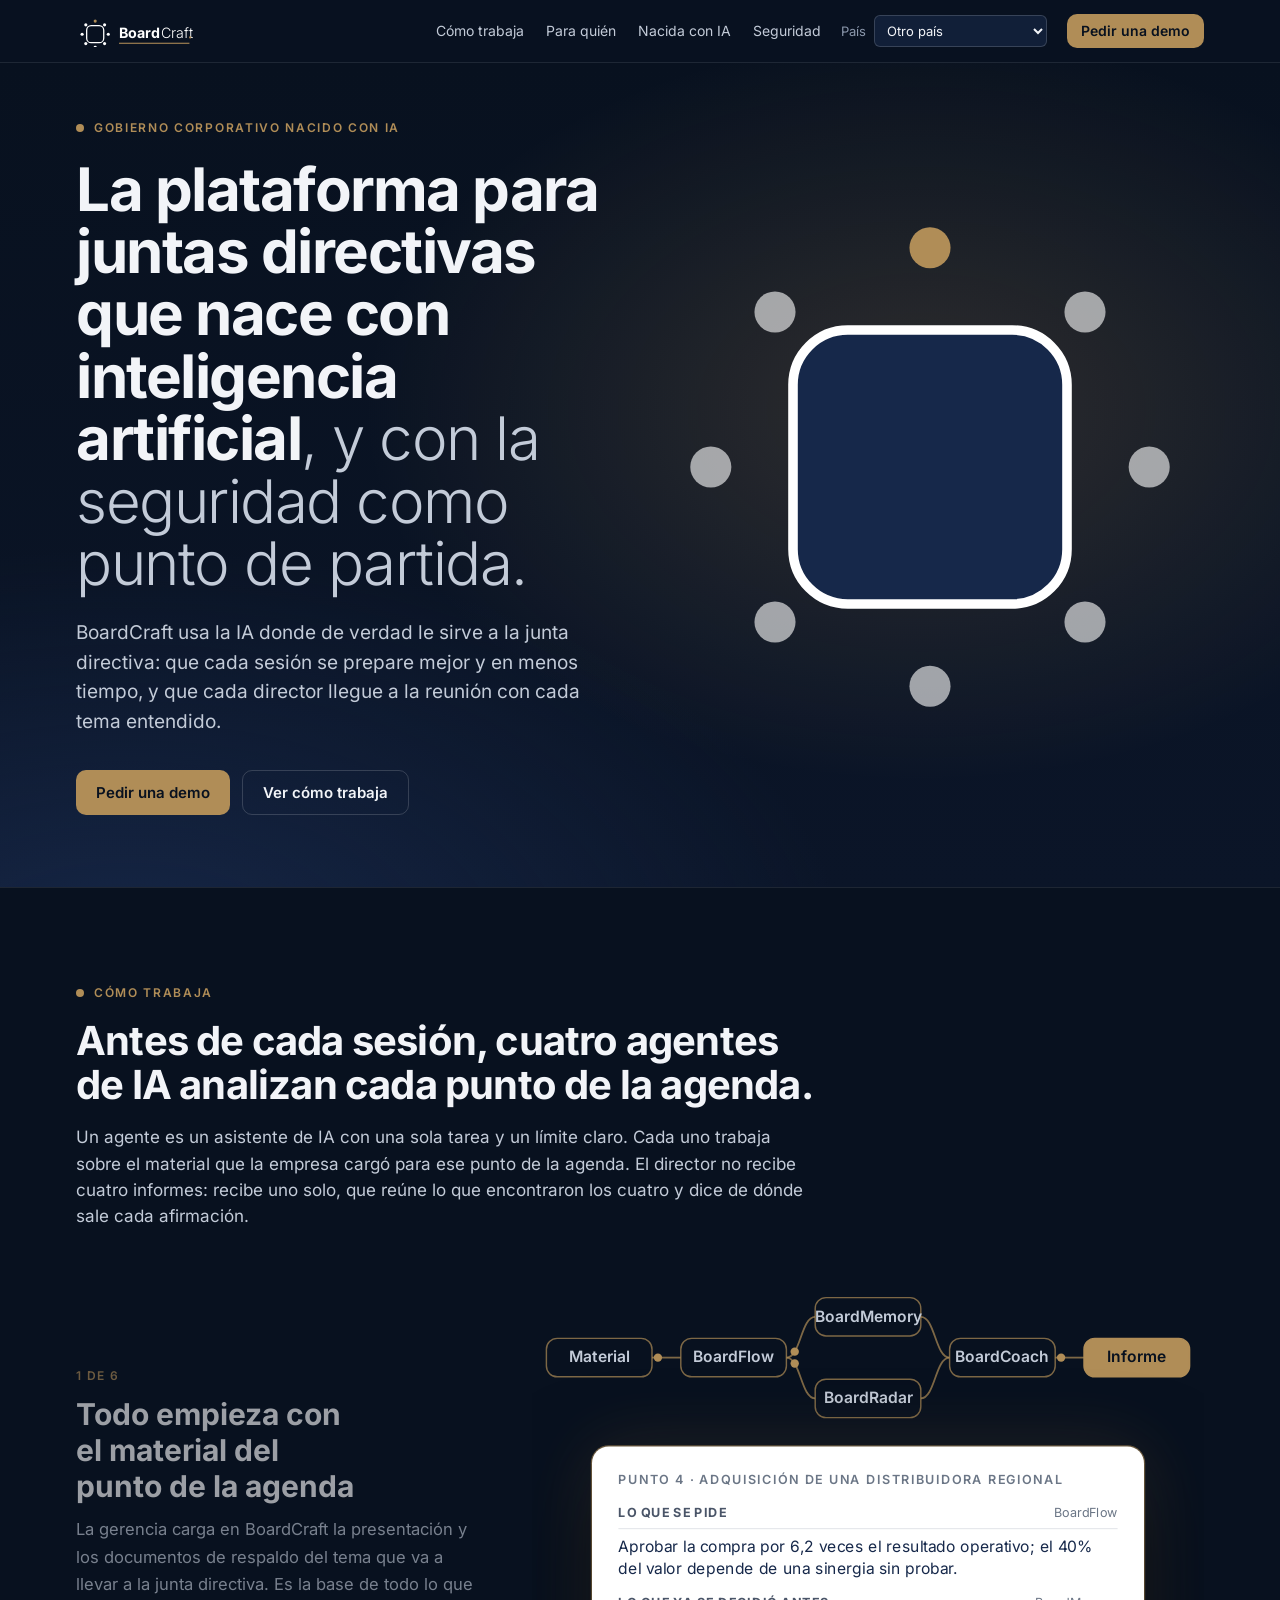
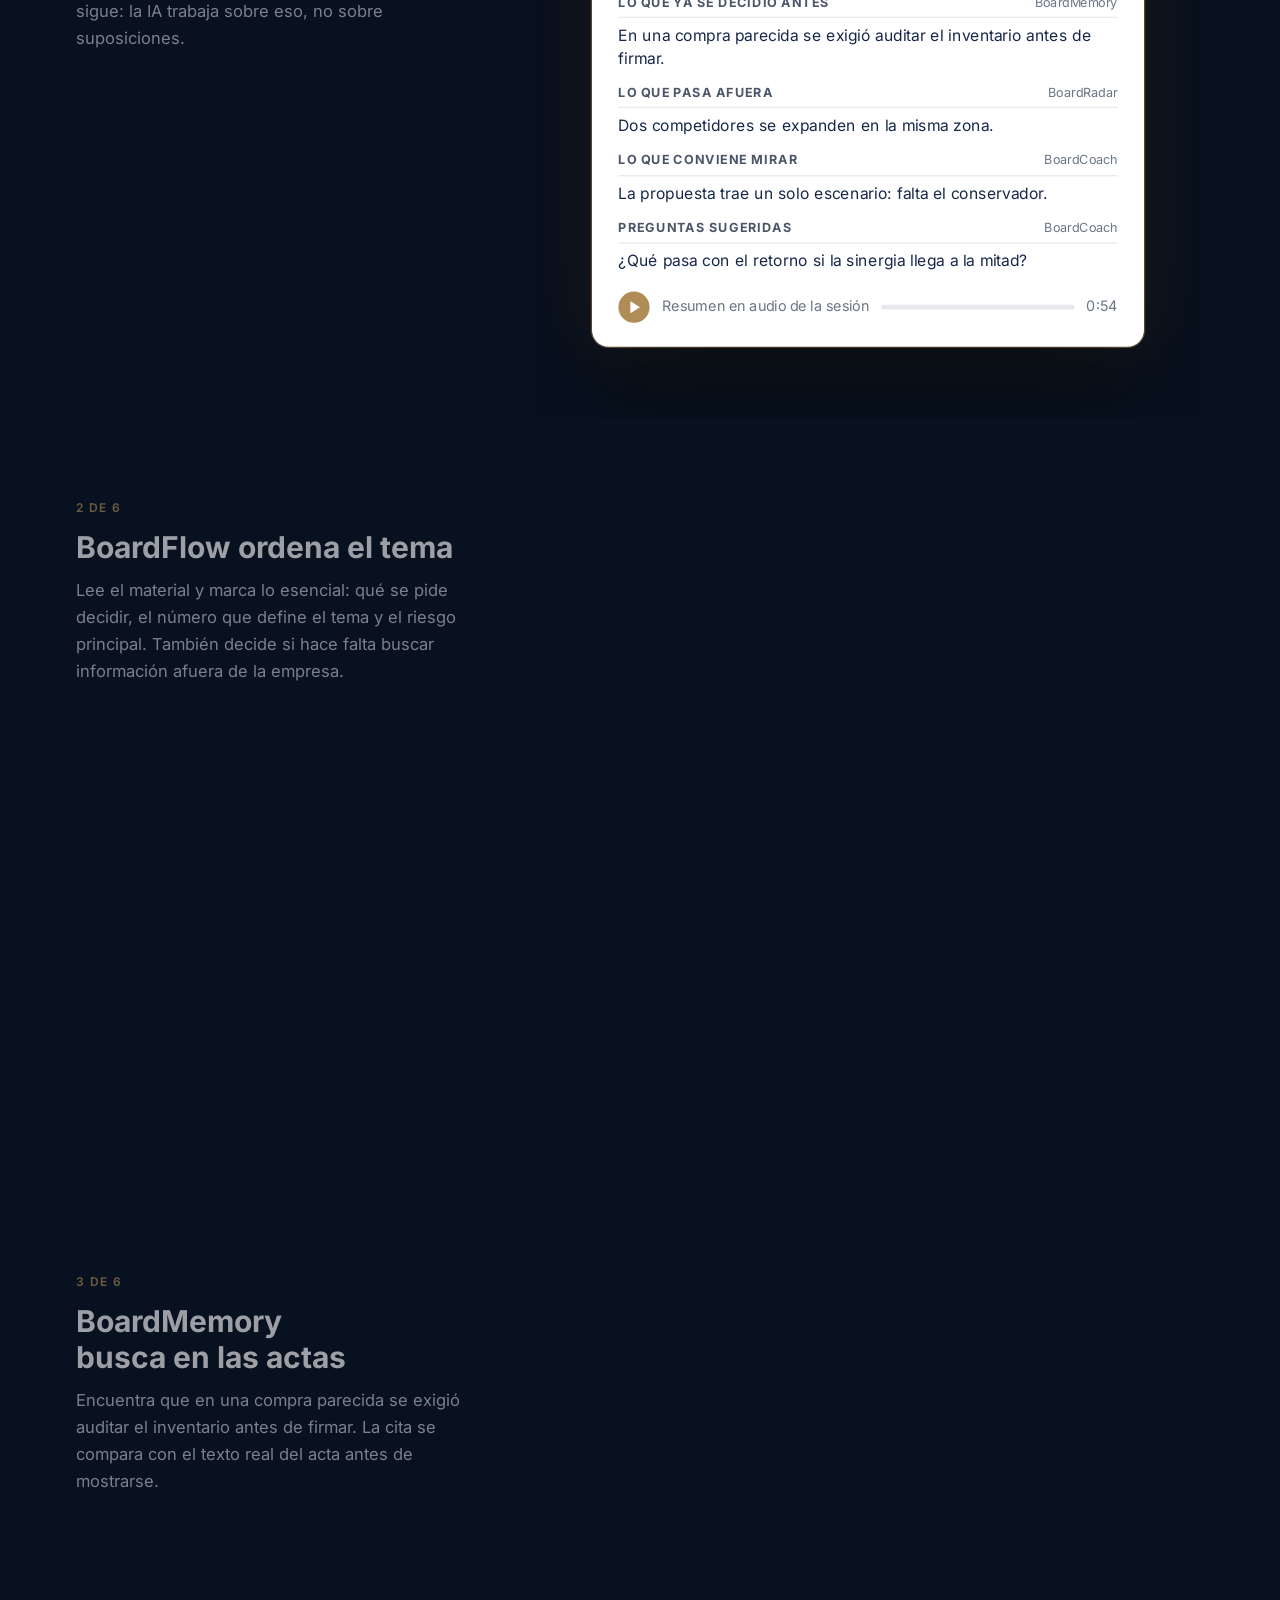
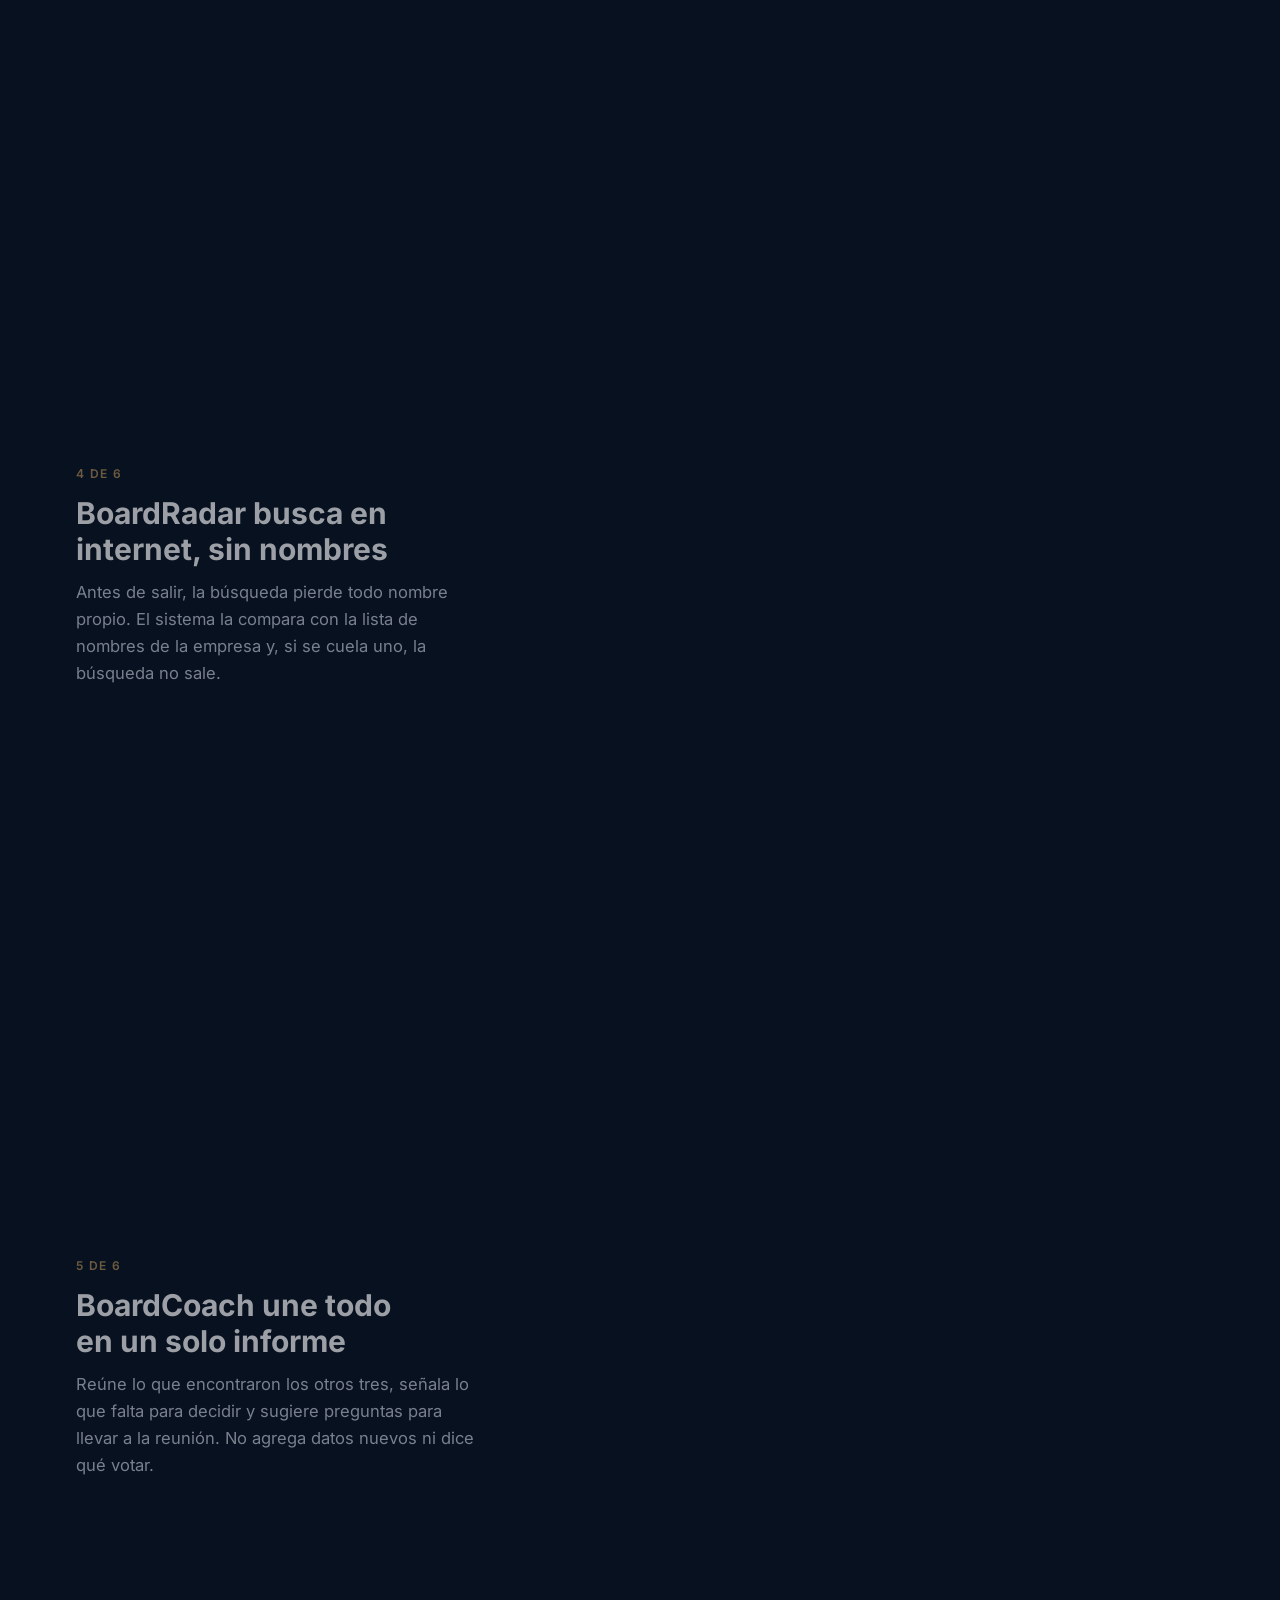
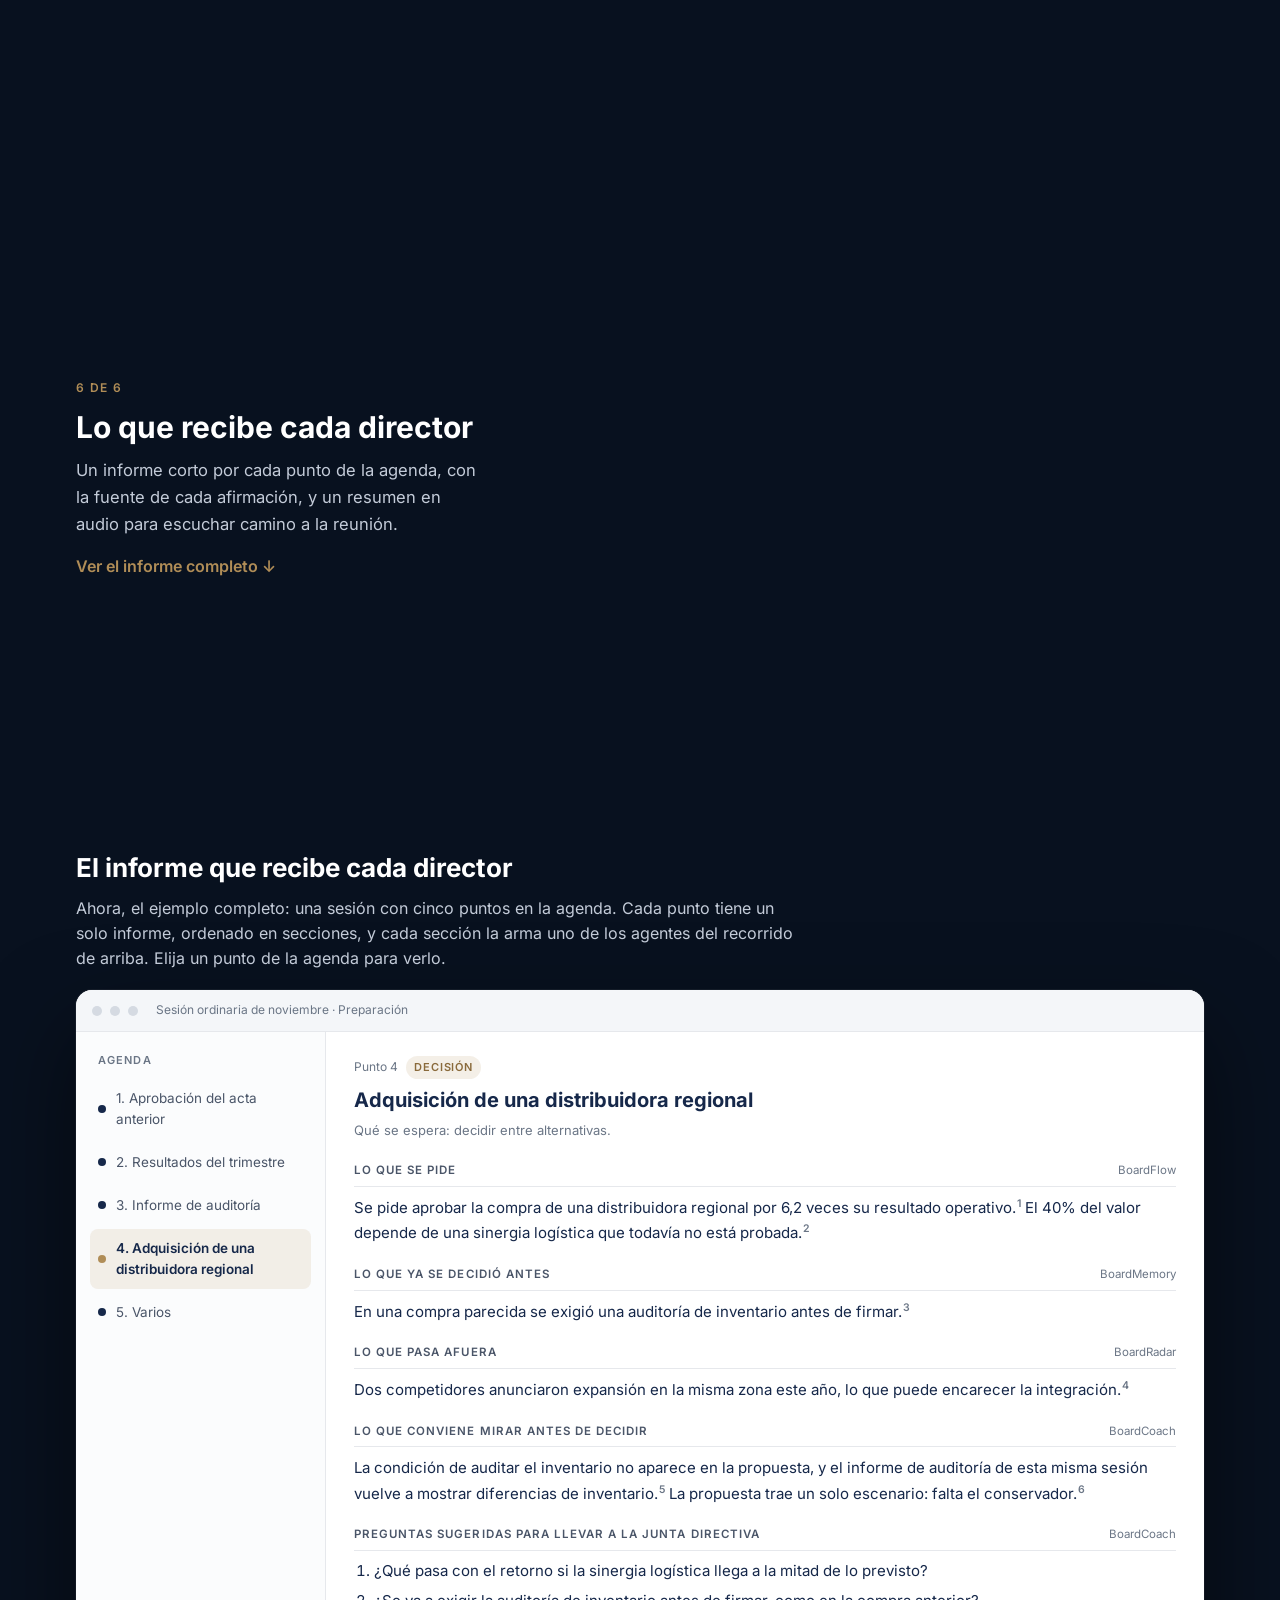
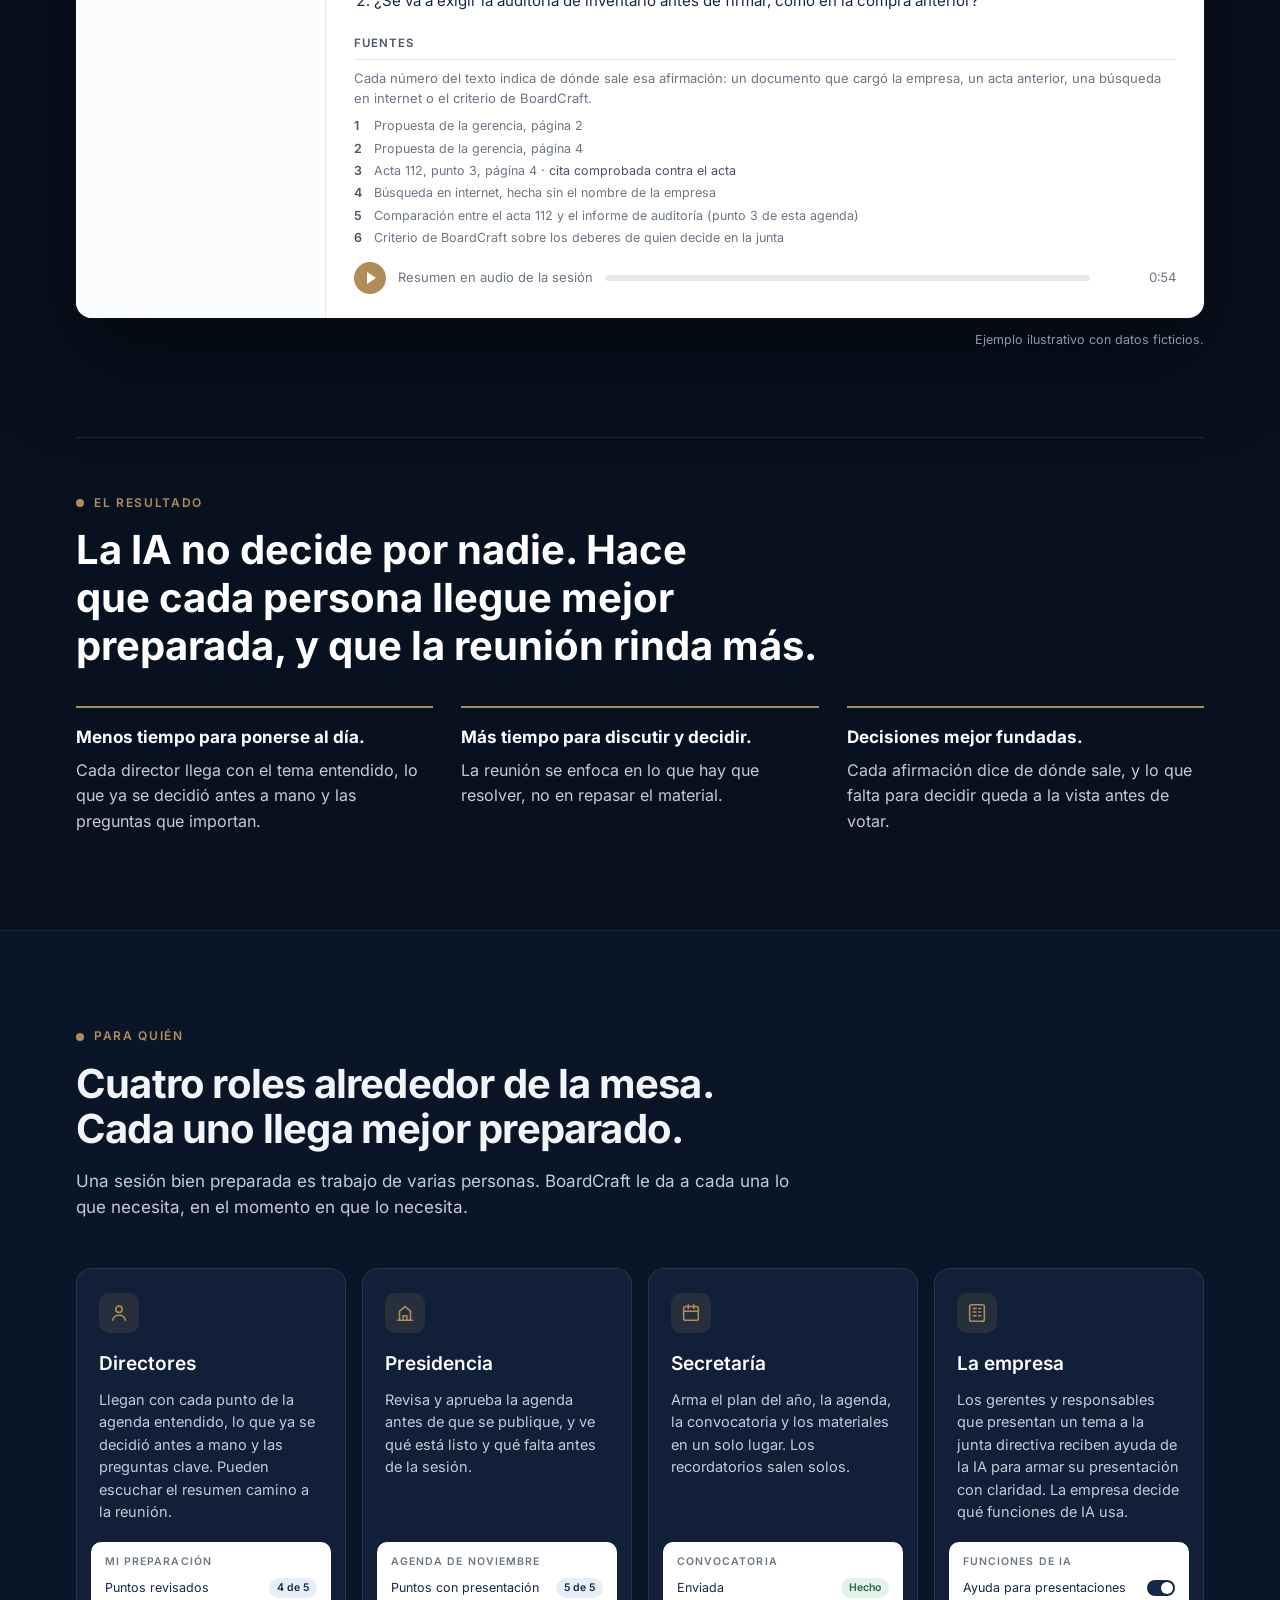
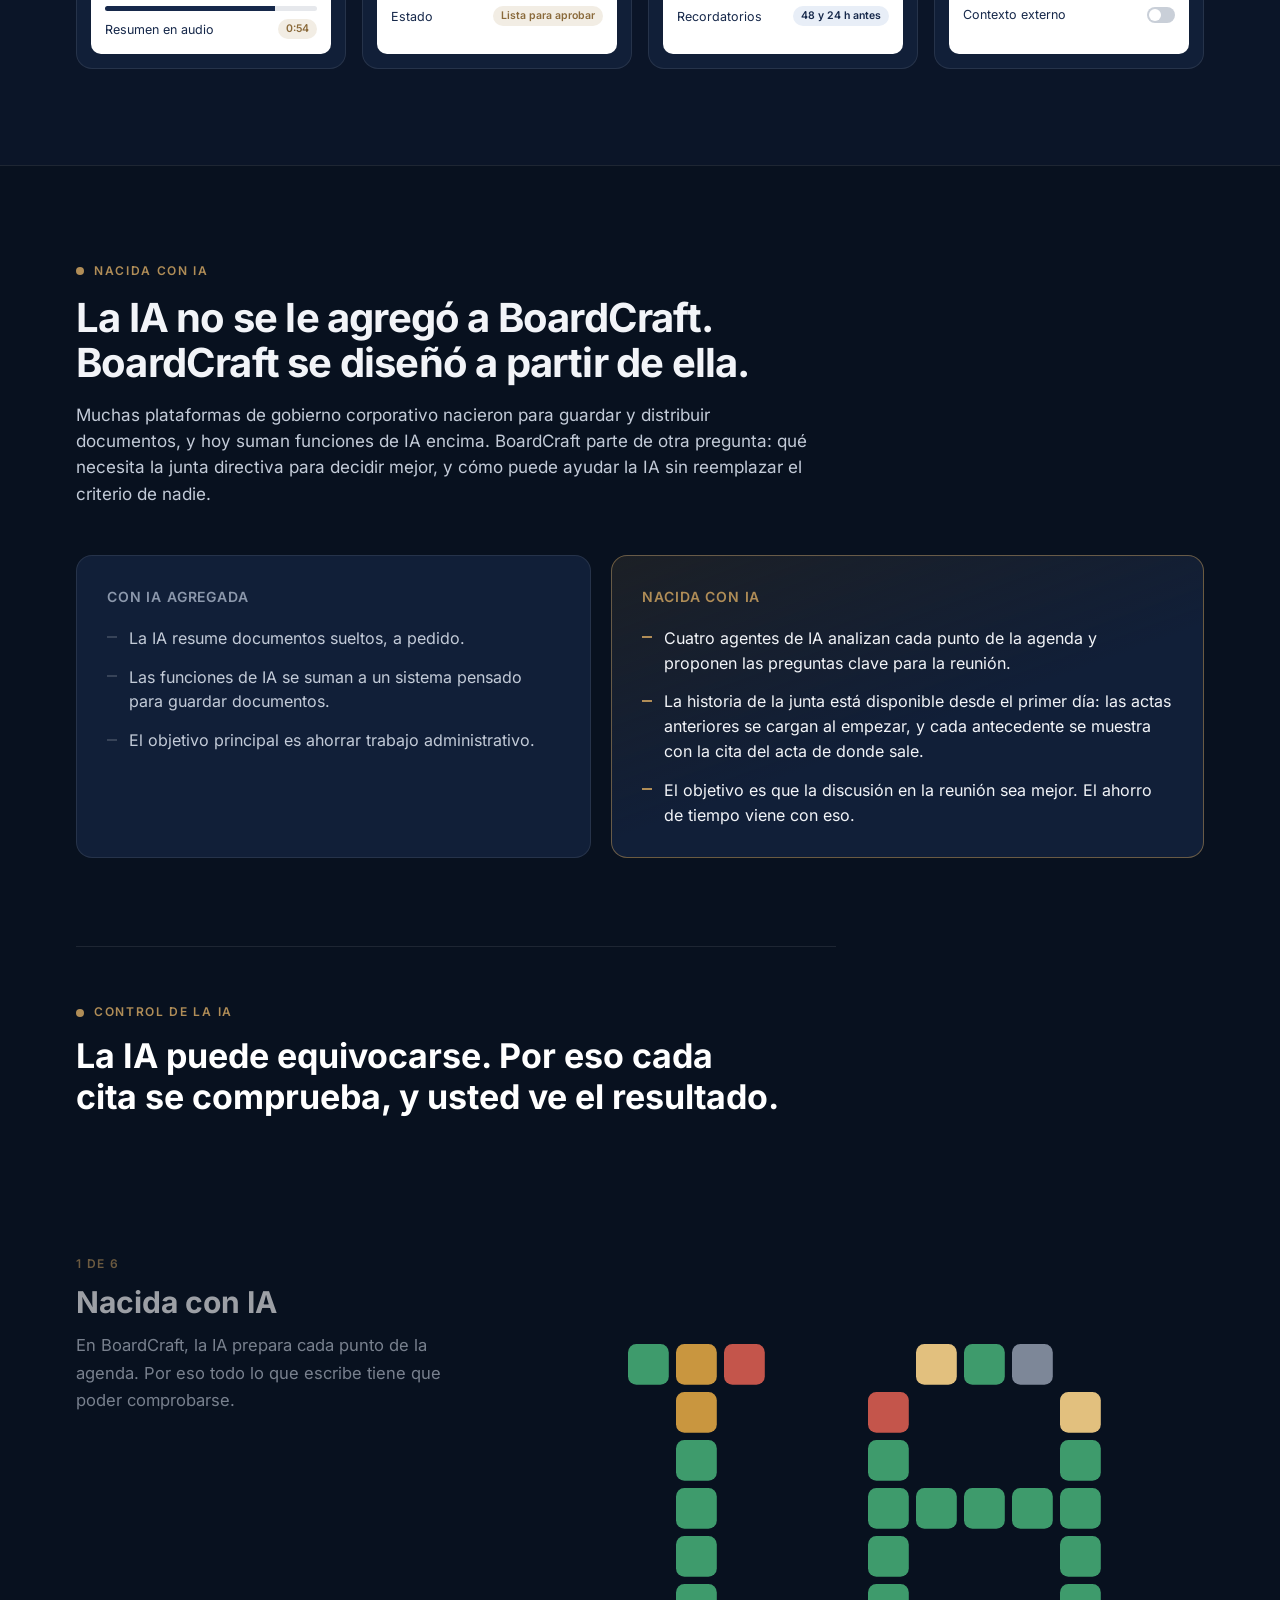
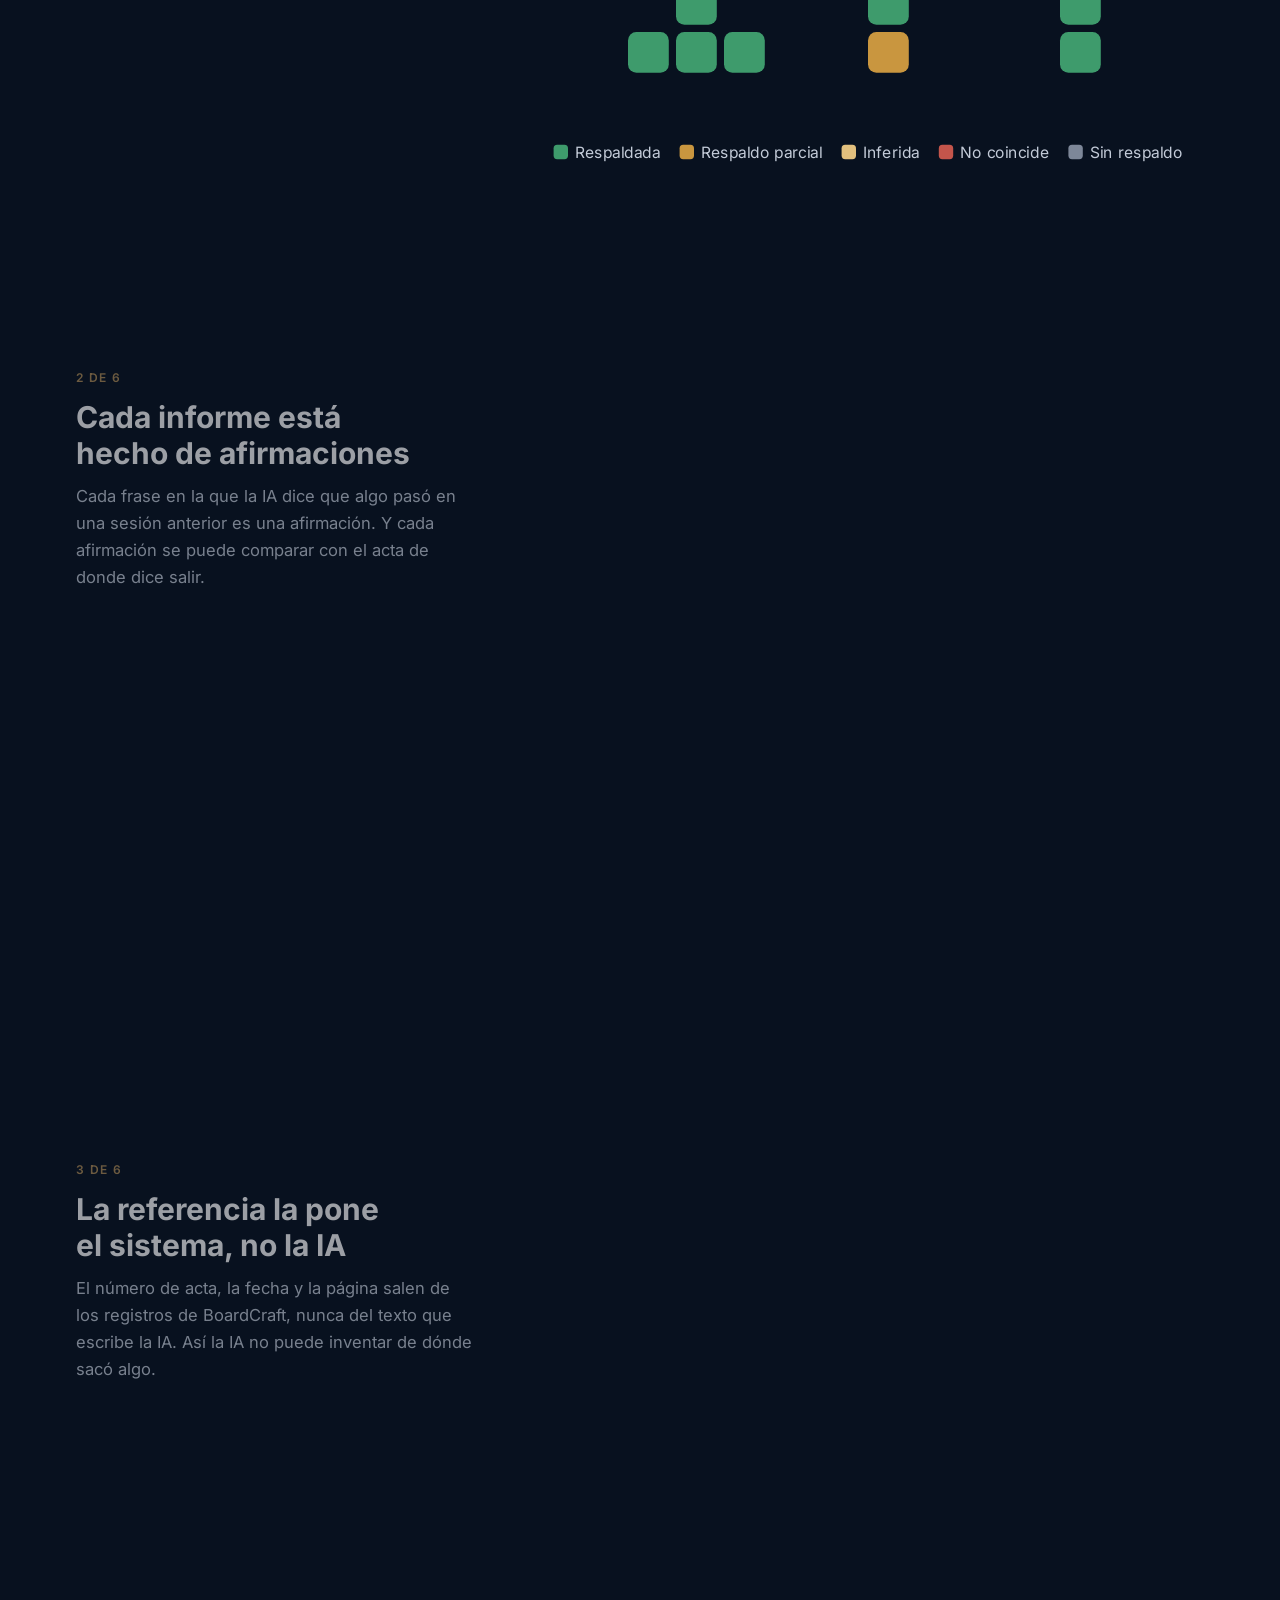
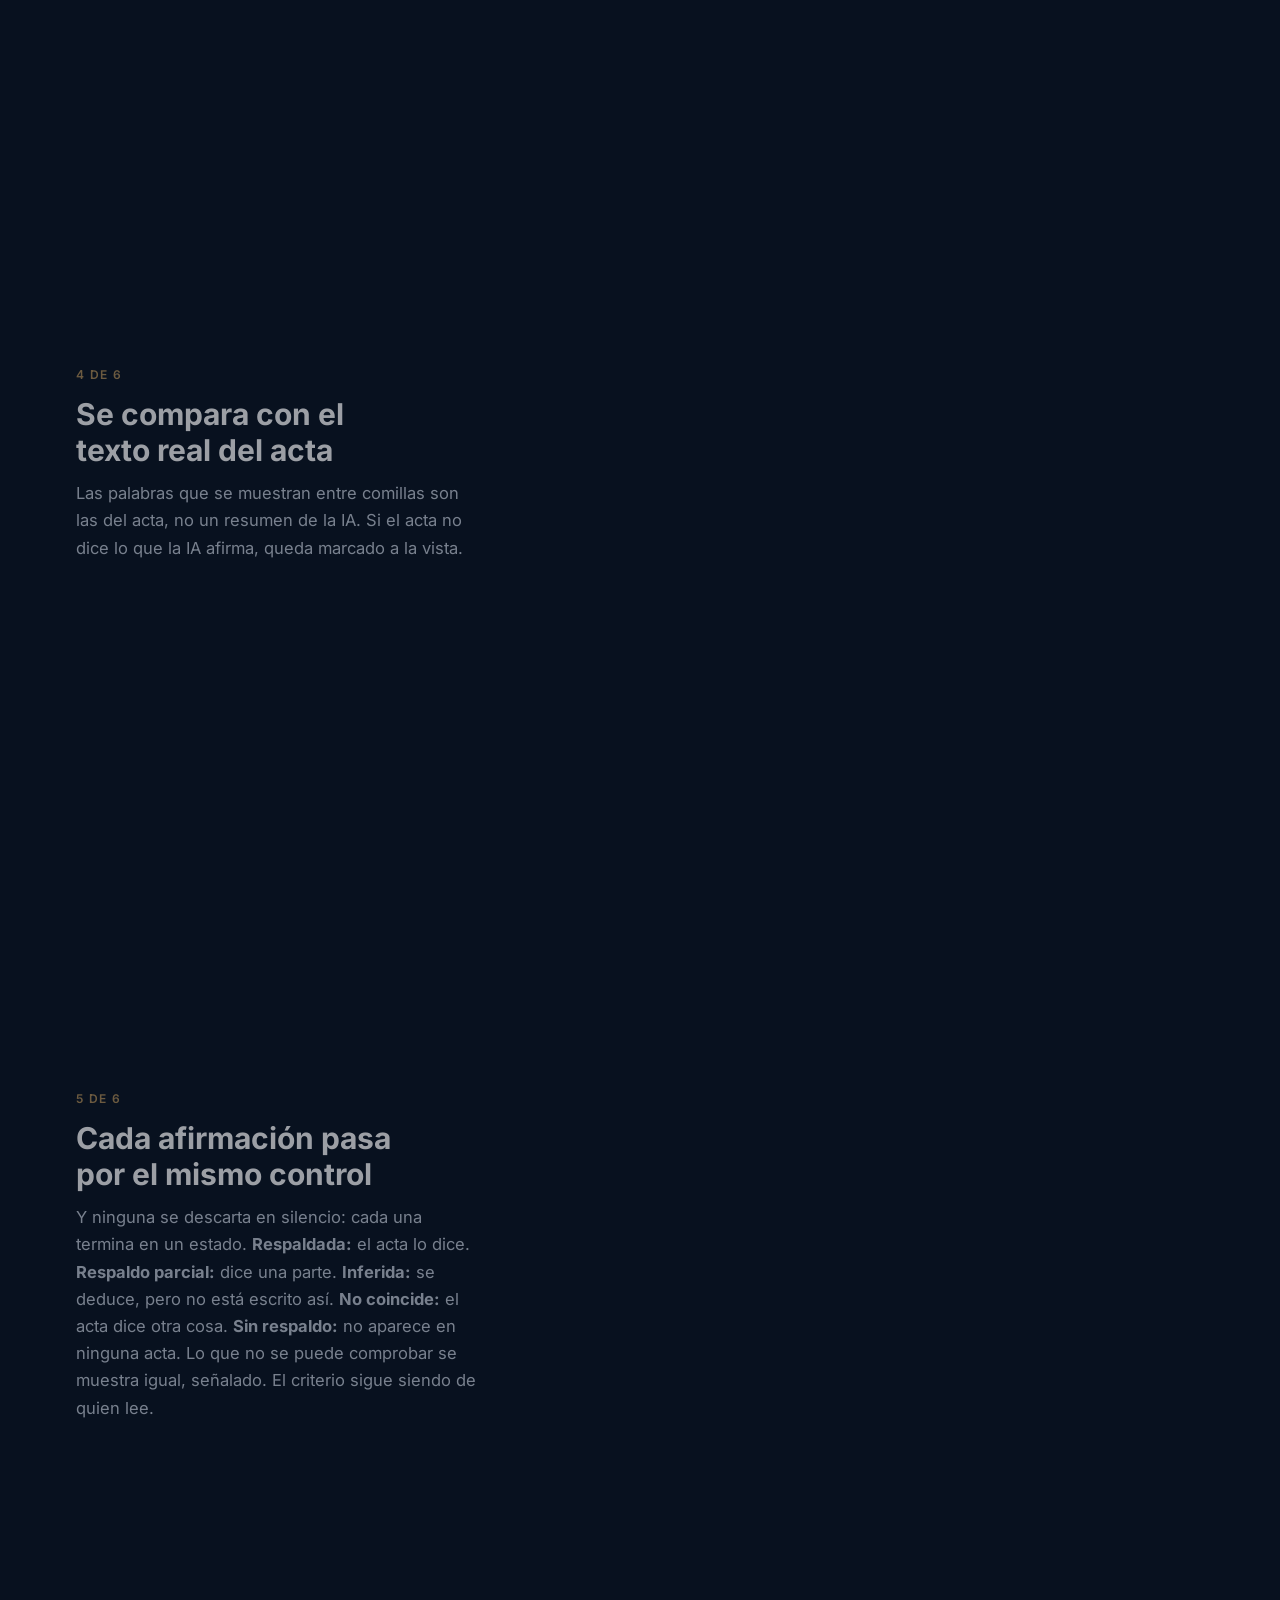
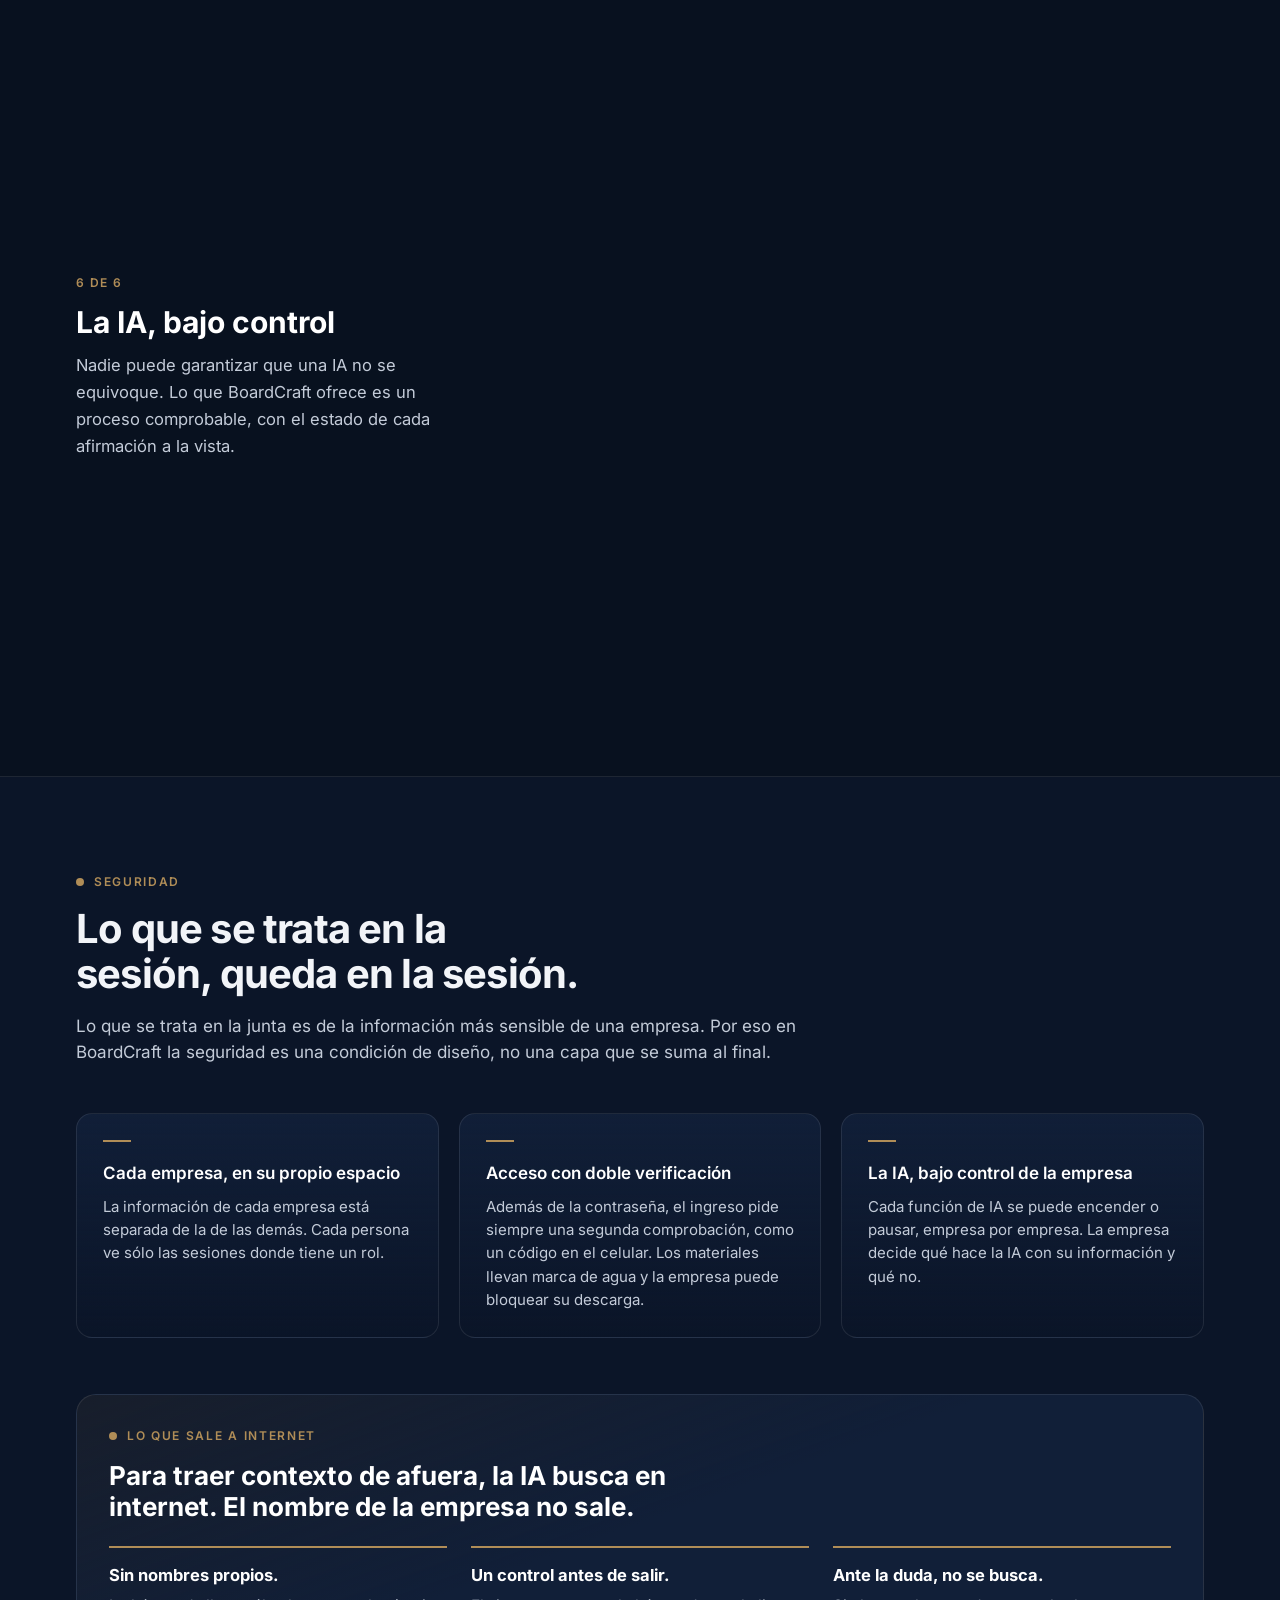
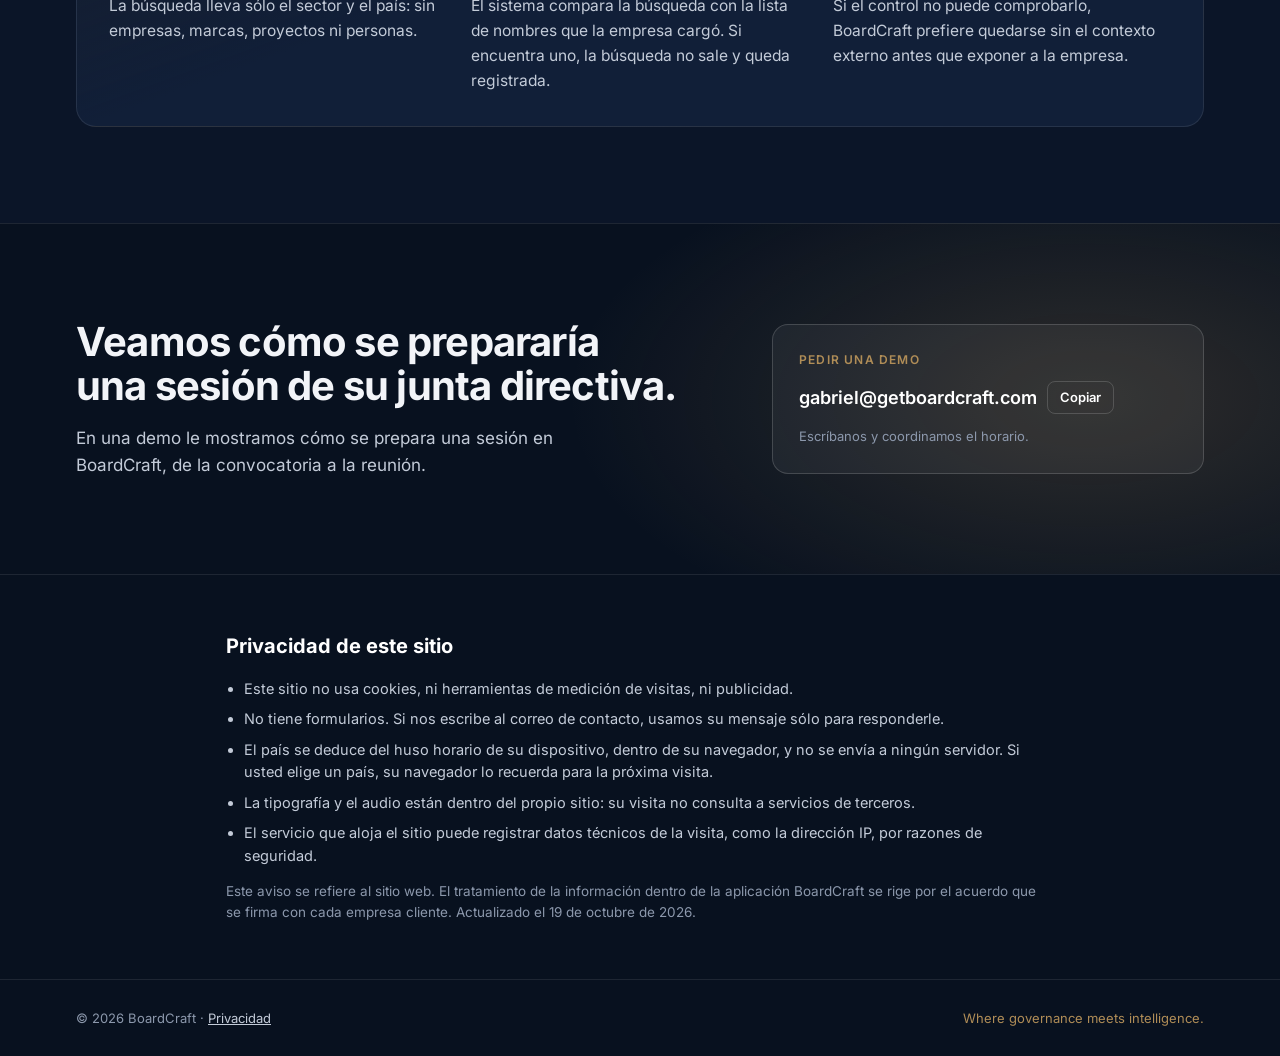
==== commit 0e302be1: "Sitio v6: bloque de internet resumido y apariciones suaves en roles, comparación, seguridad y result" ====
--- a/index.html
+++ b/index.html
@@ -403,6 +403,30 @@
 @media (max-width:820px){ .control2{margin-top:56px;padding-top:40px} }
 @media (prefers-reduced-motion:reduce){ .c2-cuad i{transition:none} }
 
+/* Bloque corto de internet */
+.sal-grid{display:grid;grid-template-columns:repeat(3,1fr);gap:24px;margin-top:24px}
+.sal-grid p{margin:0;color:var(--fg-2);font-size:15.5px;line-height:1.6;border-top:2px solid var(--gold);padding-top:14px}
+.sal-grid b{display:block;color:#fff;font-size:16.5px;margin-bottom:6px}
+@media (max-width:820px){ .sal-grid{grid-template-columns:1fr} }
+
+/* Apariciones suaves al llegar */
+.rv{opacity:0;transform:translateY(22px);transition:opacity .7s ease var(--d,0s),transform .8s cubic-bezier(.2,.7,.2,1) var(--d,0s)}
+.rv.visto{opacity:1;transform:none}
+.rol.rv .vista>*{opacity:0;transform:translateX(-6px);transition:opacity .45s ease,transform .45s ease}
+.rol.rv.visto .vista>*{opacity:1;transform:none}
+.rol.rv.visto .vista>*:nth-child(1){transition-delay:calc(var(--d,0s) + .45s)}
+.rol.rv.visto .vista>*:nth-child(2){transition-delay:calc(var(--d,0s) + .6s)}
+.rol.rv.visto .vista>*:nth-child(3){transition-delay:calc(var(--d,0s) + .75s)}
+.rol.rv.visto .vista>*:nth-child(4){transition-delay:calc(var(--d,0s) + .9s)}
+.rol.rv .meter i{transition:width 1s ease}
+.rol.rv:not(.visto) .meter i{width:0!important}
+.rol.rv.visto .meter i{transition-delay:calc(var(--d,0s) + .8s)}
+.rol.rv .sw.prende{transition:background-color .3s}
+.rol.rv .sw.prende::after{transition:right .3s,left .3s}
+.rol.rv:not(.visto) .sw.prende{background:#C9CFD8}
+.rol.rv:not(.visto) .sw.prende::after{right:14px}
+.rol.rv.visto .sw.prende,.rol.rv.visto .sw.prende::after{transition-delay:calc(var(--d,0s) + 1.2s)}
+
 /* Nacida con IA */
 .contraste{display:grid;grid-template-columns:1fr 1.15fr;gap:20px;margin-top:48px}
 .col{padding:30px;border-radius:16px;border:1px solid var(--edge);background:var(--surface);min-width:0}
@@ -791,7 +815,7 @@
           </div>
           <div class="vista">
             <div class="vk">Funciones de IA</div>
-            <div class="vrow"><span>Ayuda para presentaciones</span><span class="sw"></span></div>
+            <div class="vrow"><span>Ayuda para presentaciones</span><span class="sw prende"></span></div>
             <div class="vrow"><span>Contexto externo</span><span class="sw off"></span></div>
           </div>
         </article>
@@ -874,33 +898,14 @@
         <div class="seg-item"><div class="ln"></div><h3>Acceso con doble verificación</h3><p>Además de la contraseña, el ingreso pide siempre una segunda comprobación, como un código en el celular. Los materiales llevan marca de agua y la empresa puede bloquear su descarga.</p></div>
         <div class="seg-item"><div class="ln"></div><h3>La IA, bajo control de la empresa</h3><p>Cada función de IA se puede encender o pausar, empresa por empresa. La empresa decide qué hace la IA con su información y qué no.</p></div>
       </div>
-      <div class="salida">
+      <div class="salida corta">
         <div class="eyebrow">Lo que sale a internet</div>
         <h3 style="margin-top:14px">Para traer contexto de afuera, la IA busca en internet. El nombre de la empresa no sale.</h3>
-        <p class="intro">Antes de cada búsqueda, la IA quita del tema los nombres propios. Después, el propio sistema compara la búsqueda con la lista de nombres que la empresa cargó (la empresa, sus marcas, sus proyectos y sus personas) y la frena si encuentra alguno.</p>
-        <div class="flujo">
-          <div class="paso">
-            <div class="k">1 · El tema en la agenda</div>
-            <div class="txt">Adquisición de <span class="nombre">Distribuidora del Norte</span> en Guatemala</div>
-            <div class="nota">Confidencial: queda dentro de BoardCraft.</div>
-          </div>
-          <div class="flecha" aria-hidden="true"><svg viewBox="0 0 24 24" fill="none" stroke="currentColor" stroke-width="1.8" stroke-linecap="round" stroke-linejoin="round"><path d="M5 12h14M13 6l6 6-6 6"/></svg></div>
-          <div class="paso">
-            <div class="k">2 · La búsqueda que arma la IA</div>
-            <div class="txt">Tendencias de adquisiciones en distribución mayorista en Guatemala</div>
-            <div class="nota">Sólo el sector y el país. Sin empresas, marcas, proyectos ni personas.</div>
-          </div>
-          <div class="flecha" aria-hidden="true"><svg viewBox="0 0 24 24" fill="none" stroke="currentColor" stroke-width="1.8" stroke-linecap="round" stroke-linejoin="round"><path d="M5 12h14M13 6l6 6-6 6"/></svg></div>
-          <div class="paso">
-            <div class="k">3 · El control antes de salir</div>
-            <div class="nota">El sistema compara la búsqueda con la lista de nombres que la empresa cargó en BoardCraft.</div>
-            <div class="salidas">
-              <div class="sal"><span class="estado e-ok">Sin nombres</span><span>La búsqueda sale a internet.</span></div>
-              <div class="sal"><span class="estado e-no">Con un nombre</span><span>La búsqueda no sale y queda registrada.</span></div>
-            </div>
-          </div>
+        <div class="sal-grid">
+          <p><b>Sin nombres propios.</b> La búsqueda lleva sólo el sector y el país: sin empresas, marcas, proyectos ni personas.</p>
+          <p><b>Un control antes de salir.</b> El sistema compara la búsqueda con la lista de nombres que la empresa cargó. Si encuentra uno, la búsqueda no sale y queda registrada.</p>
+          <p><b>Ante la duda, no se busca.</b> Si el control no puede comprobarlo, BoardCraft prefiere quedarse sin el contexto externo antes que exponer a la empresa.</p>
         </div>
-        <p class="pie"><b>Si el control no puede comprobarlo, no se busca.</b> Ante la duda, BoardCraft prefiere quedarse sin el contexto externo antes que exponer a la empresa.</p>
       </div>
 
     </div>
@@ -1140,6 +1145,17 @@
   addEventListener('resize',function(){ escala(); pedir(); }); addEventListener('scroll',pedir,{passive:true}); pedir();
 })();
 
+
+/* Apariciones suaves al llegar a cada bloque */
+(function(){
+  var reduce=false; try{ reduce=matchMedia('(prefers-reduced-motion: reduce)').matches; }catch(e){}
+  if(reduce||!('IntersectionObserver' in window)) return;
+  var grupos=[['.roles .rol',.12],['.contraste .col',.15],['.seg .seg-item',.12],['.sal-grid p',.12],['.res-grid p',.12]];
+  var io=new IntersectionObserver(function(es){ es.forEach(function(e){ if(!e.isIntersecting) return; var el=e.target; el.classList.add('visto'); io.unobserve(el);
+    el.querySelectorAll('.chip').forEach(function(c){ var m=c.textContent.match(/^(\d+) de (\d+)$/); if(!m) return; var fin=+m[1], tot=m[2], t0=null, d=parseFloat(getComputedStyle(el).getPropertyValue('--d'))||0;
+      c.textContent='0 de '+tot; setTimeout(function(){ requestAnimationFrame(function paso(ts){ if(!t0) t0=ts; var p=Math.min(1,(ts-t0)/700); c.textContent=Math.round(p*fin)+' de '+tot; if(p<1) requestAnimationFrame(paso); }); },(d+.5)*1000); }); }); },{threshold:.25});
+  grupos.forEach(function(g){ document.querySelectorAll(g[0]).forEach(function(el,i){ el.classList.add('rv'); el.style.setProperty('--d',(i*g[1]).toFixed(2)+'s'); io.observe(el); }); });
+})();
 /* El logo lleva al inicio de la página */
 (function(){ var l=document.getElementById('ir-arriba'); if(!l) return;
   l.addEventListener('click',function(e){ e.preventDefault(); var suave=true; try{ suave=!matchMedia('(prefers-reduced-motion: reduce)').matches; }catch(_){}
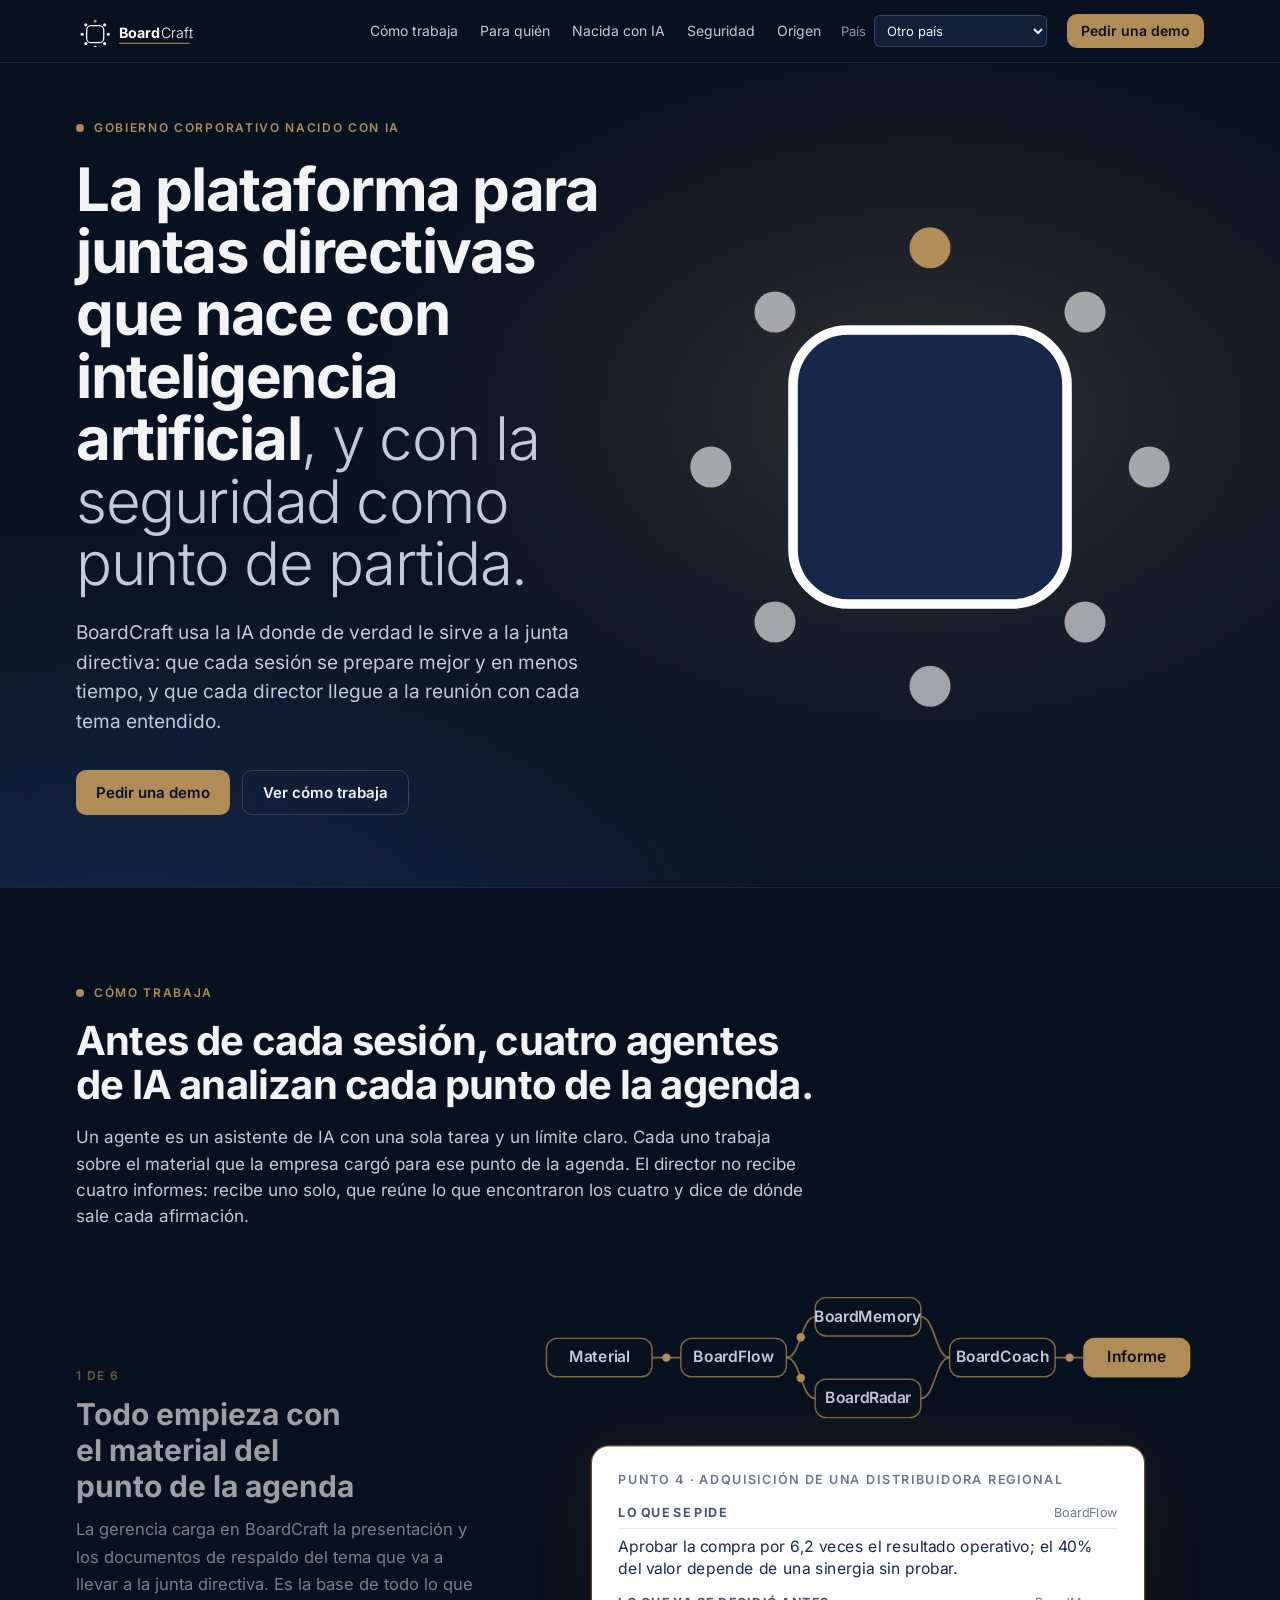
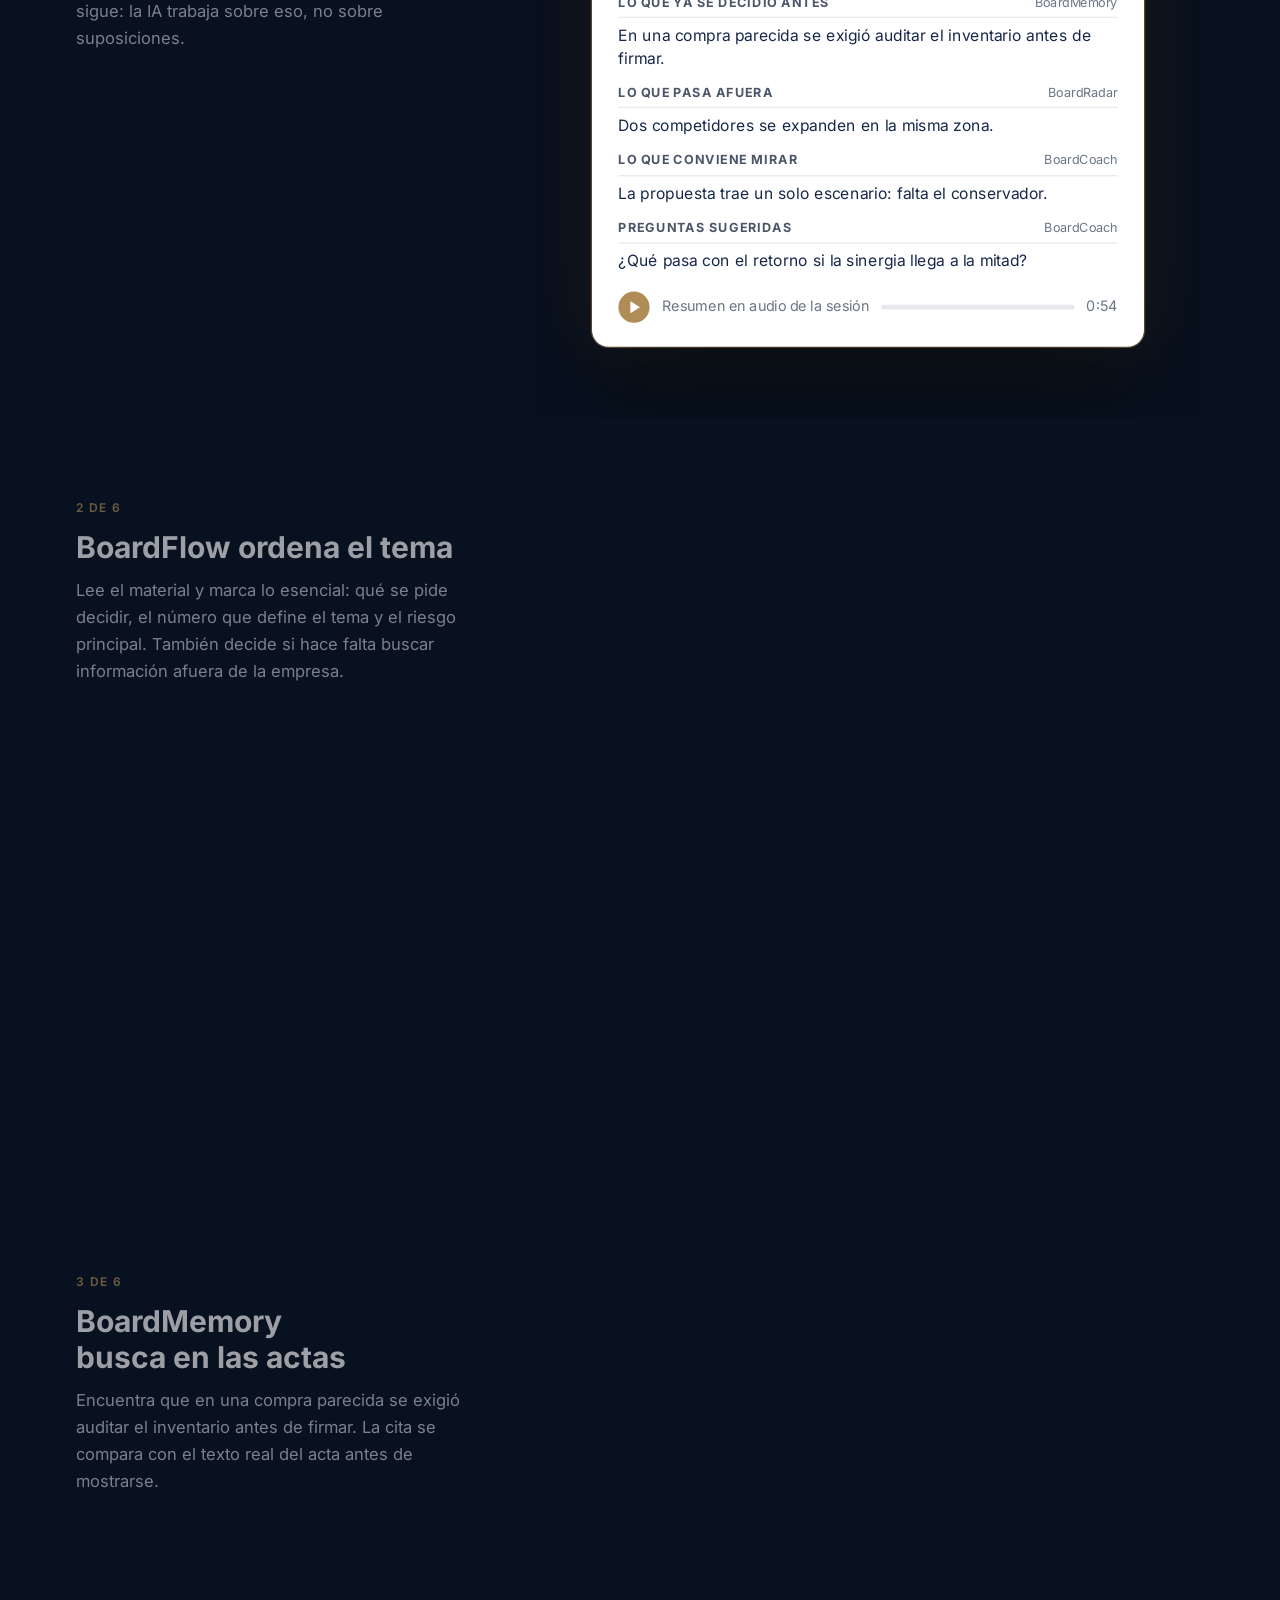
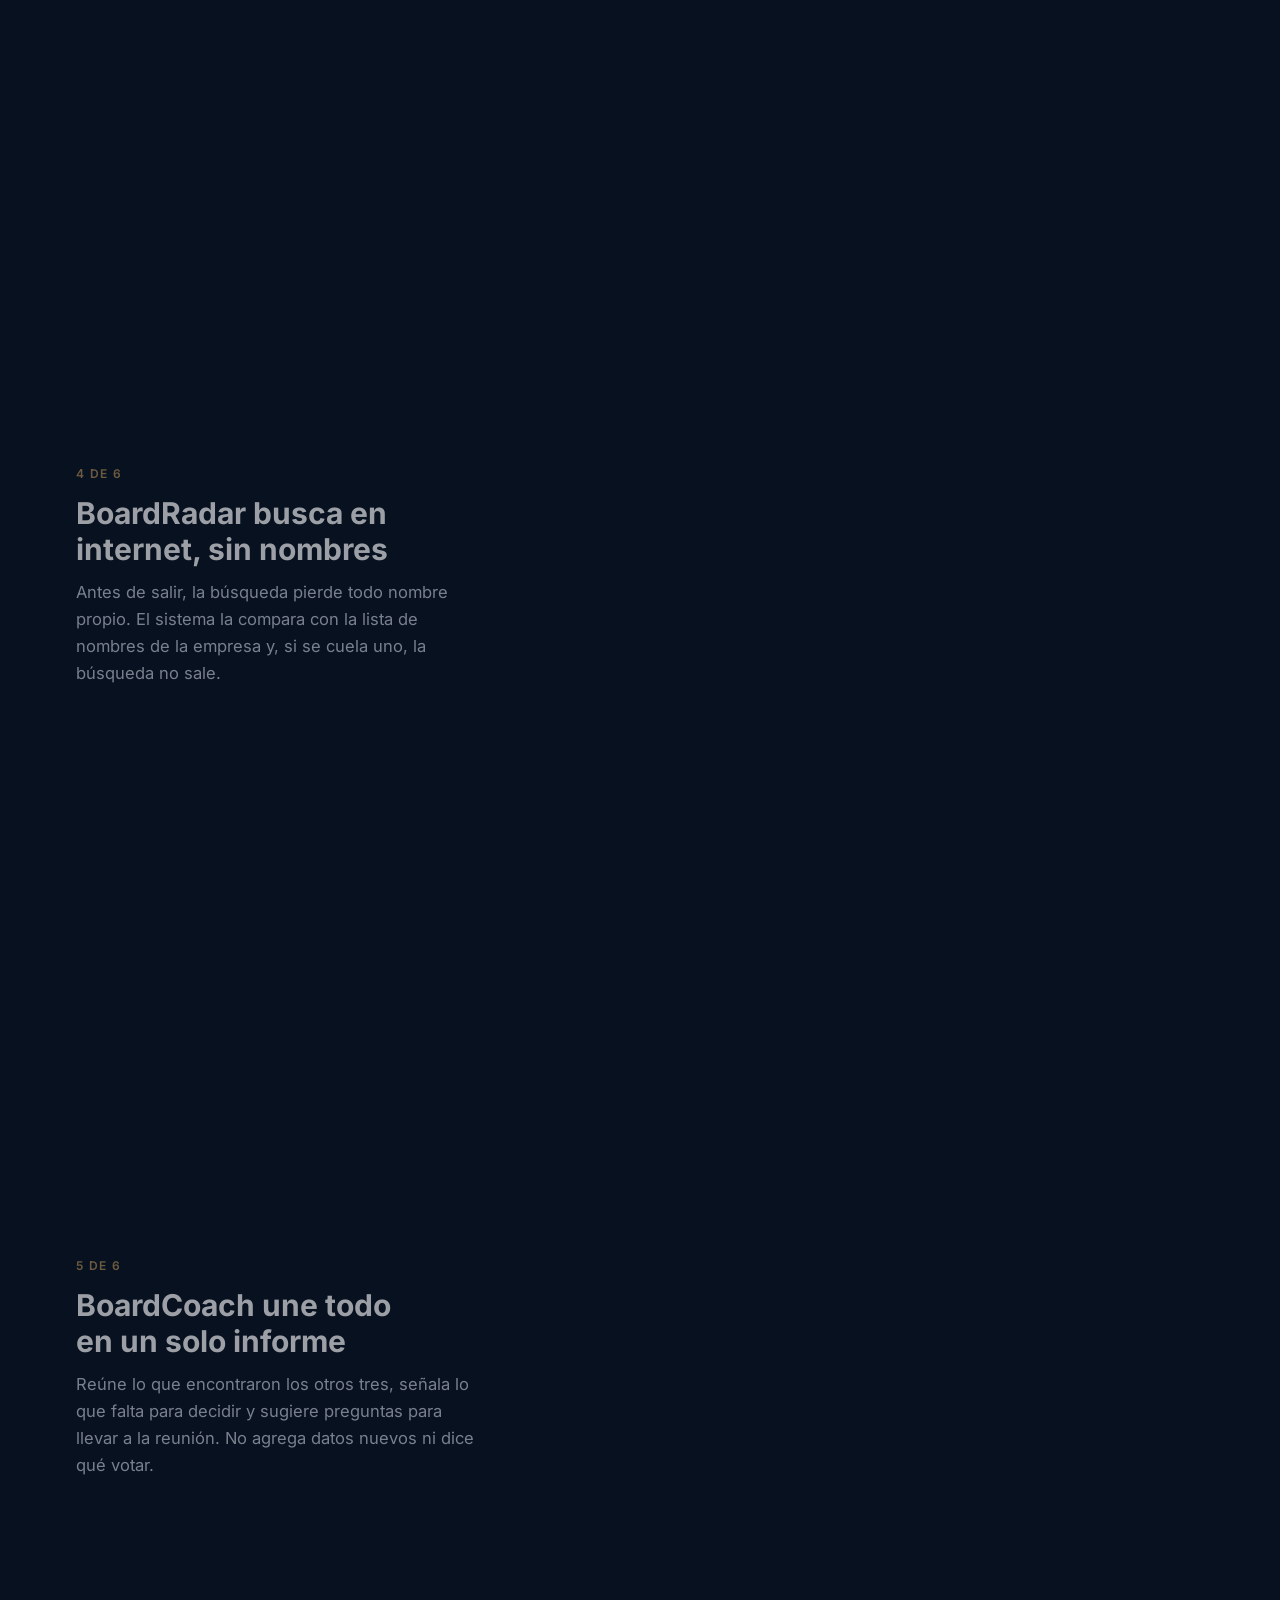
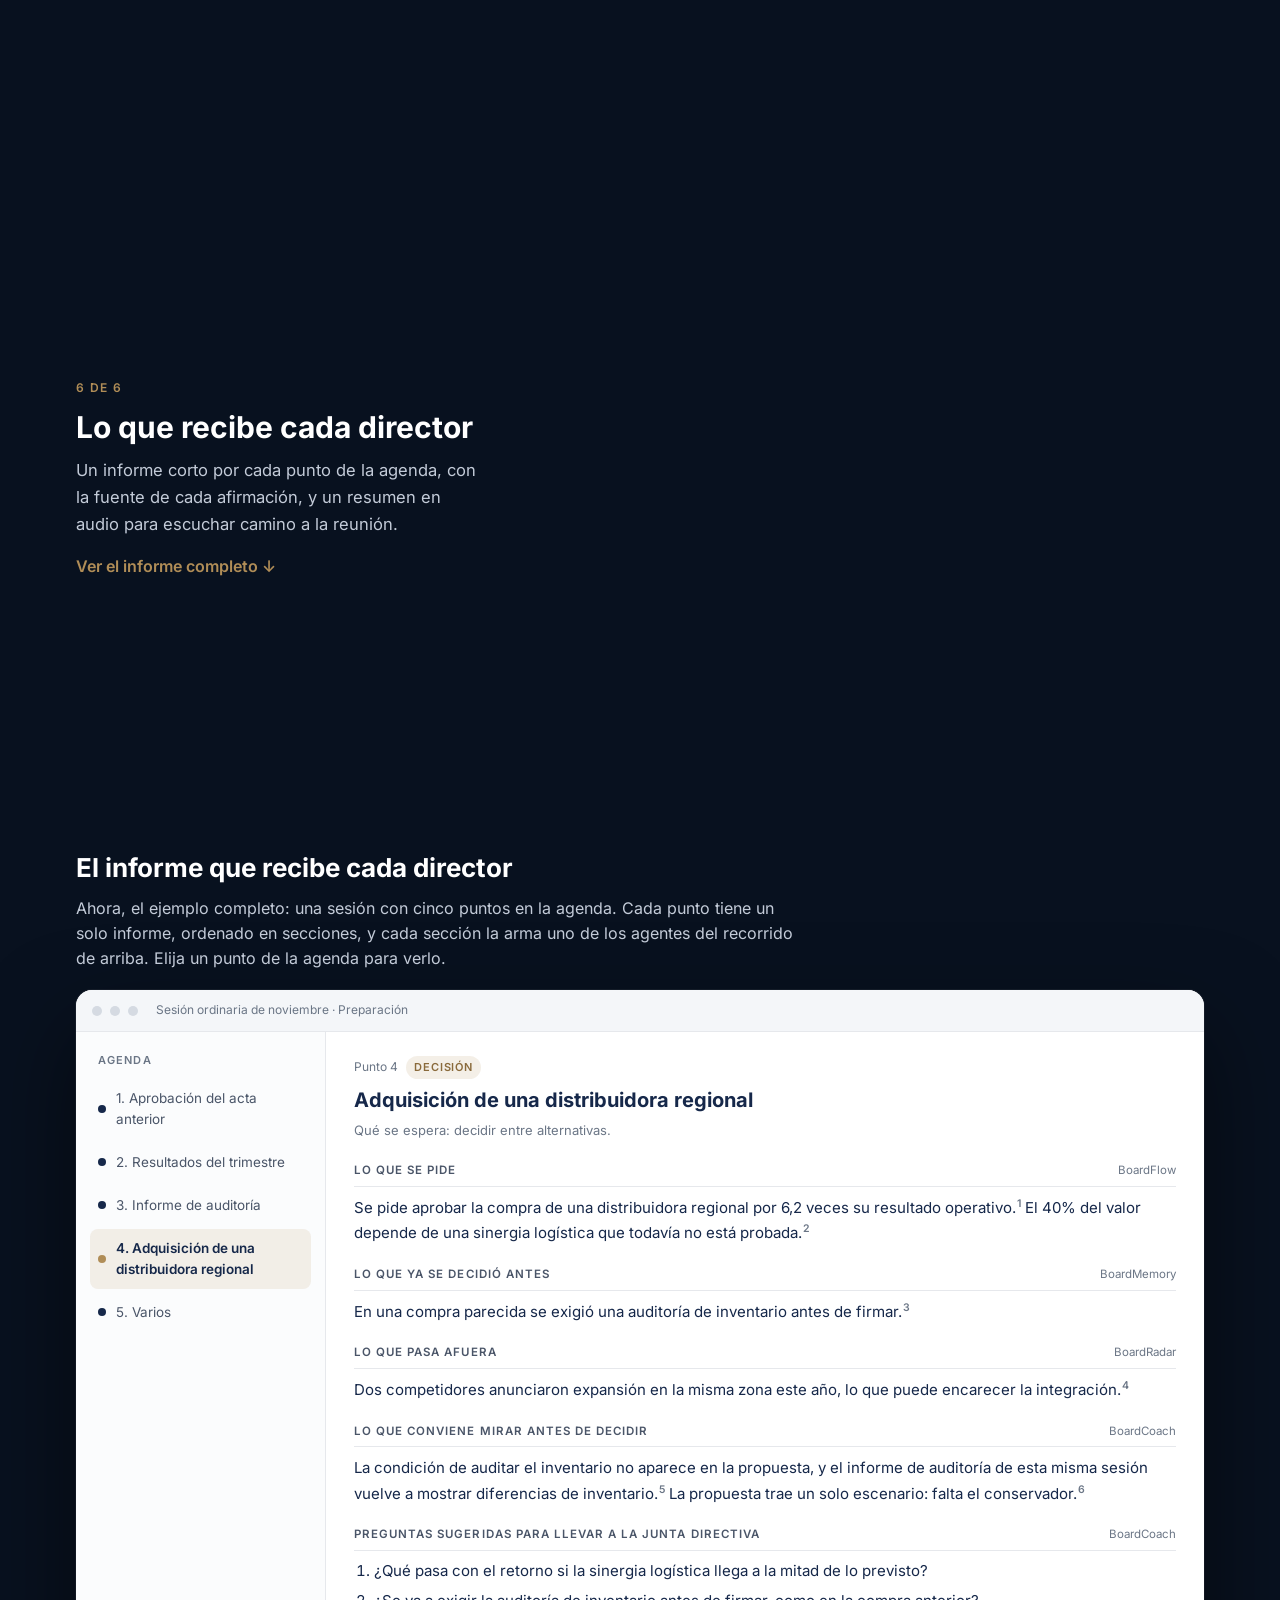
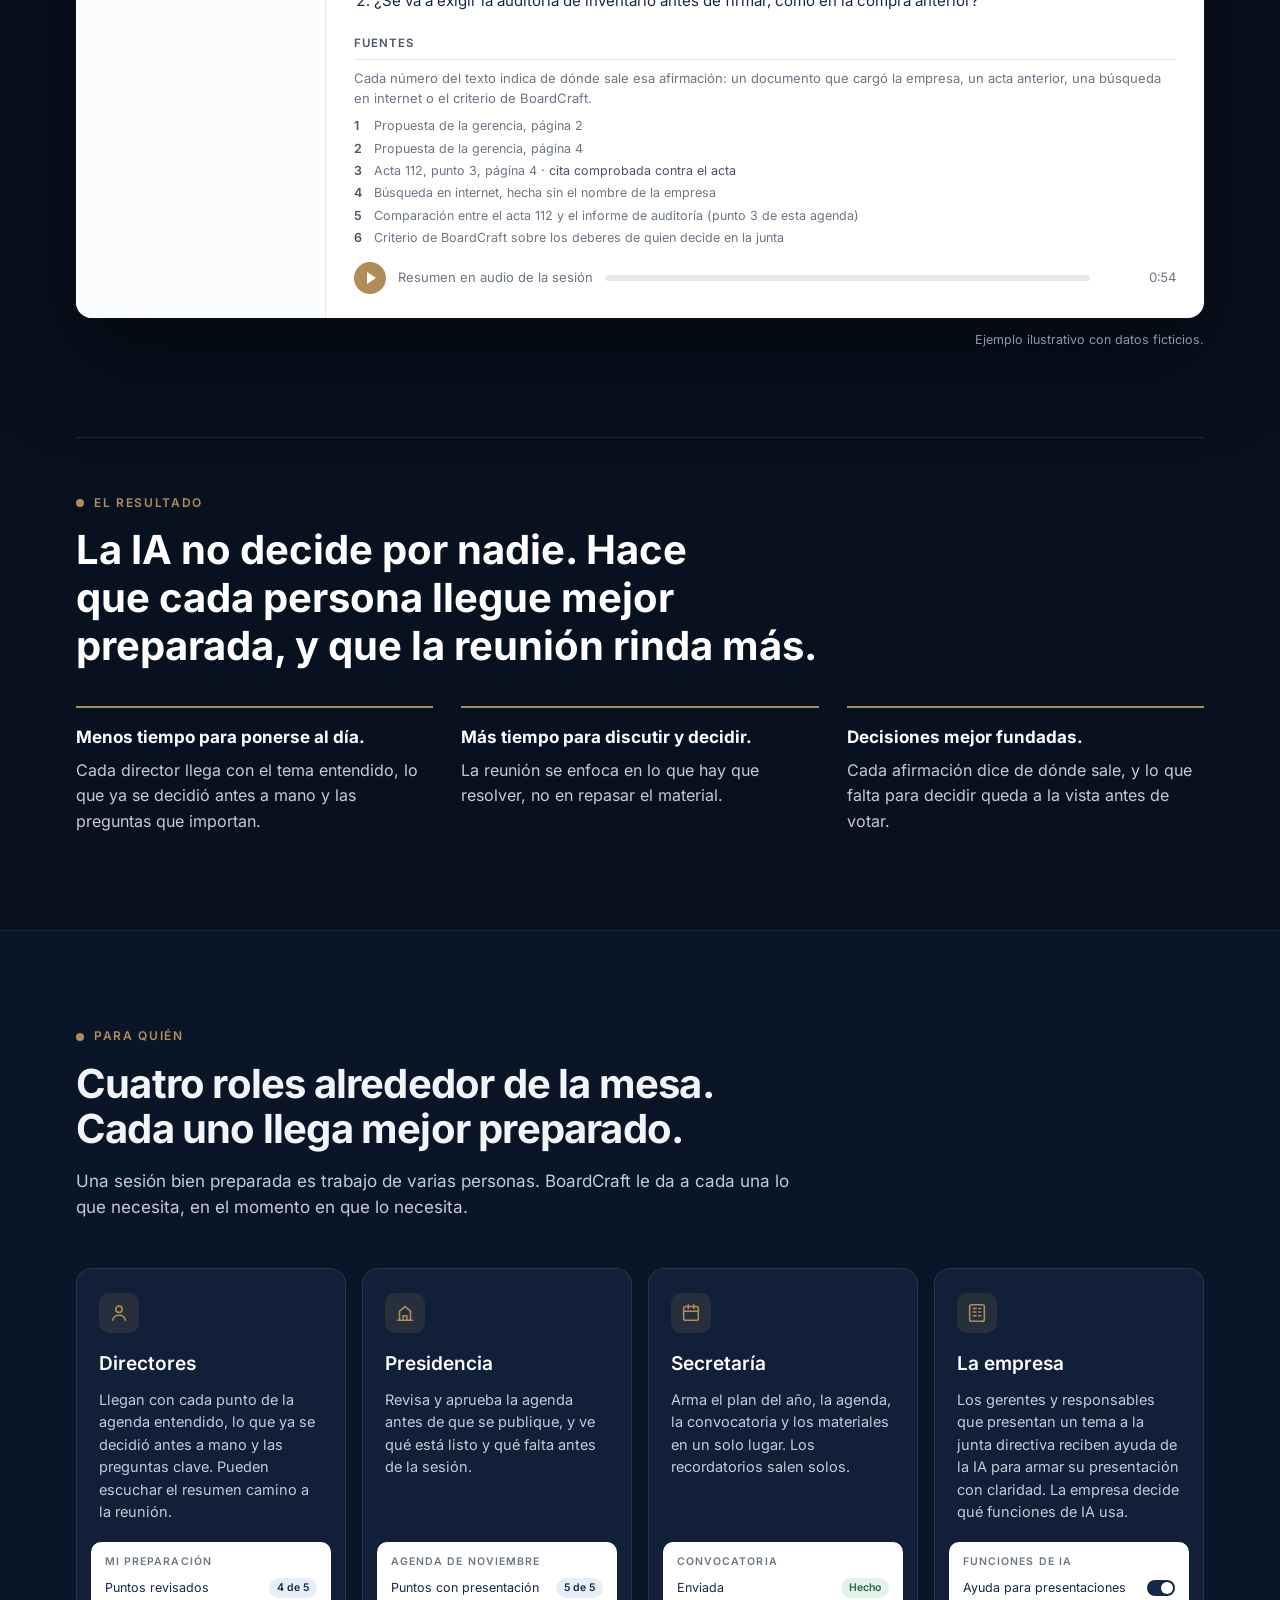
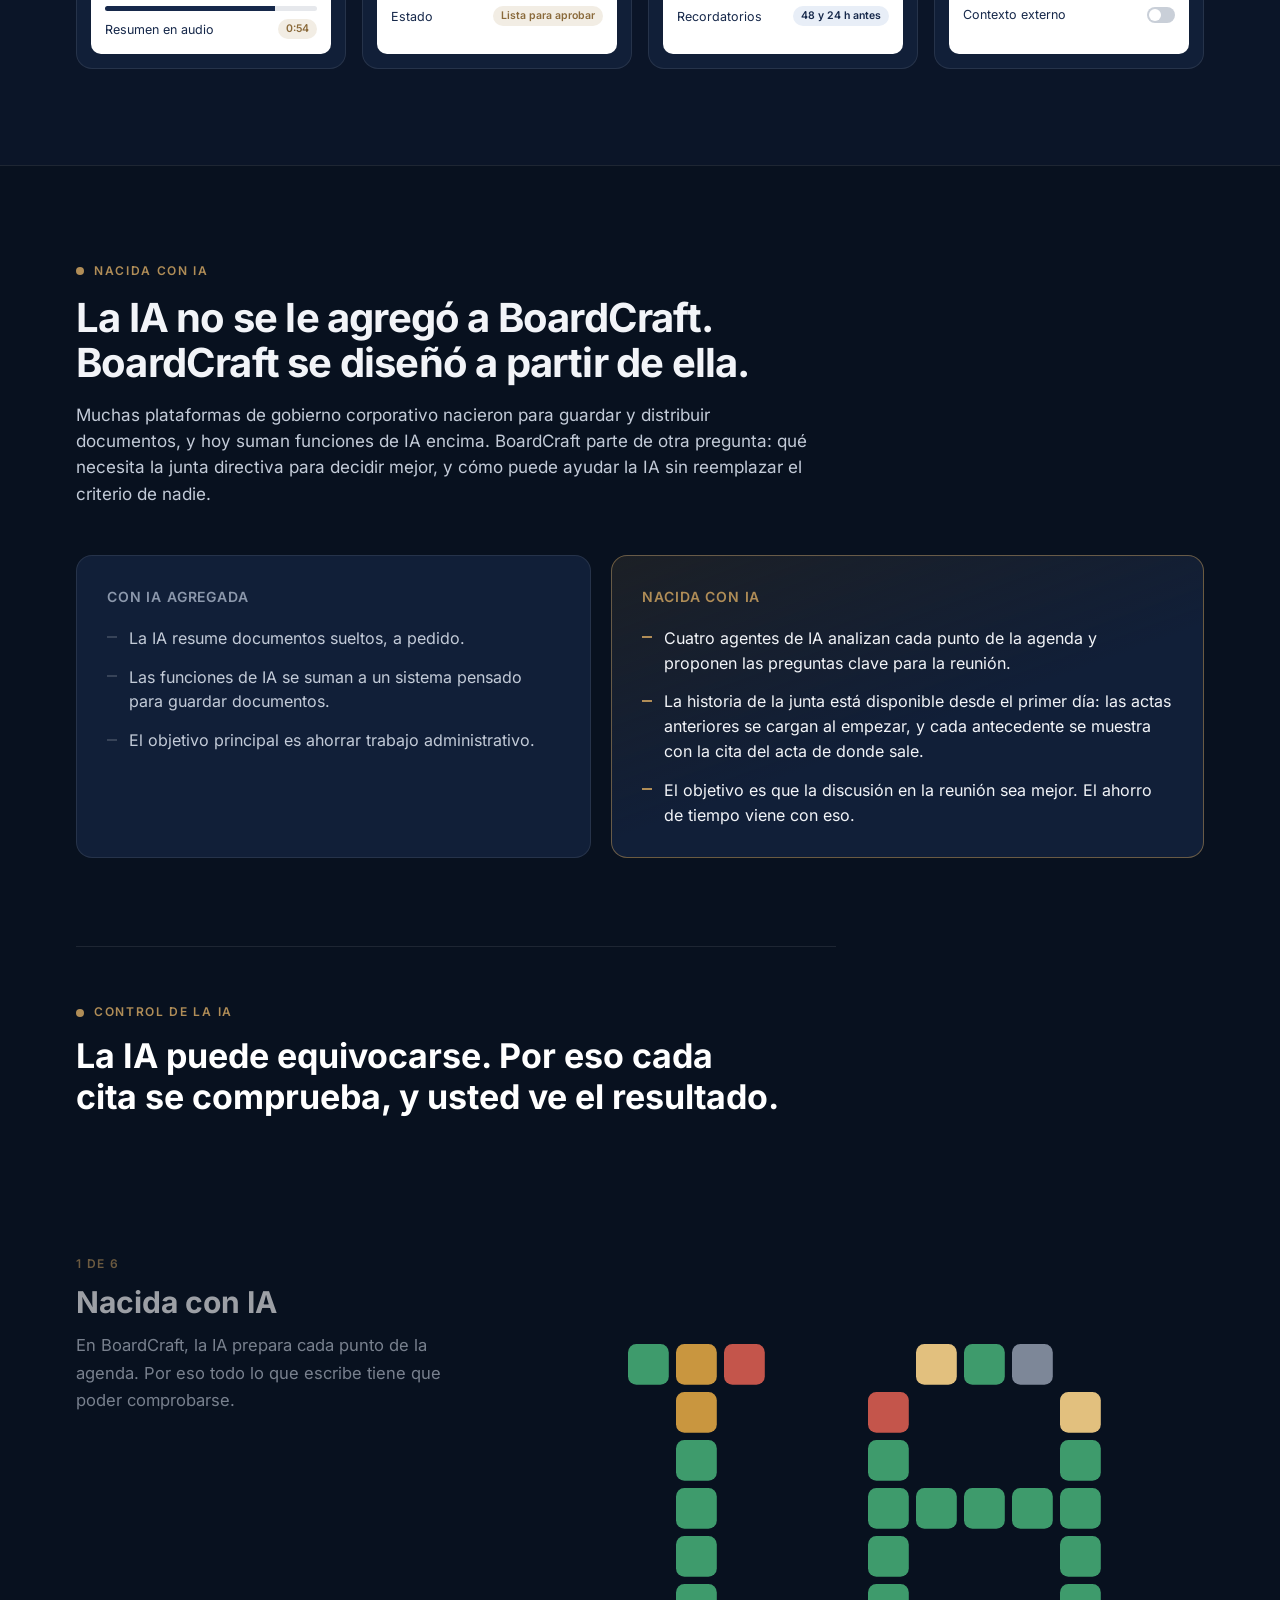
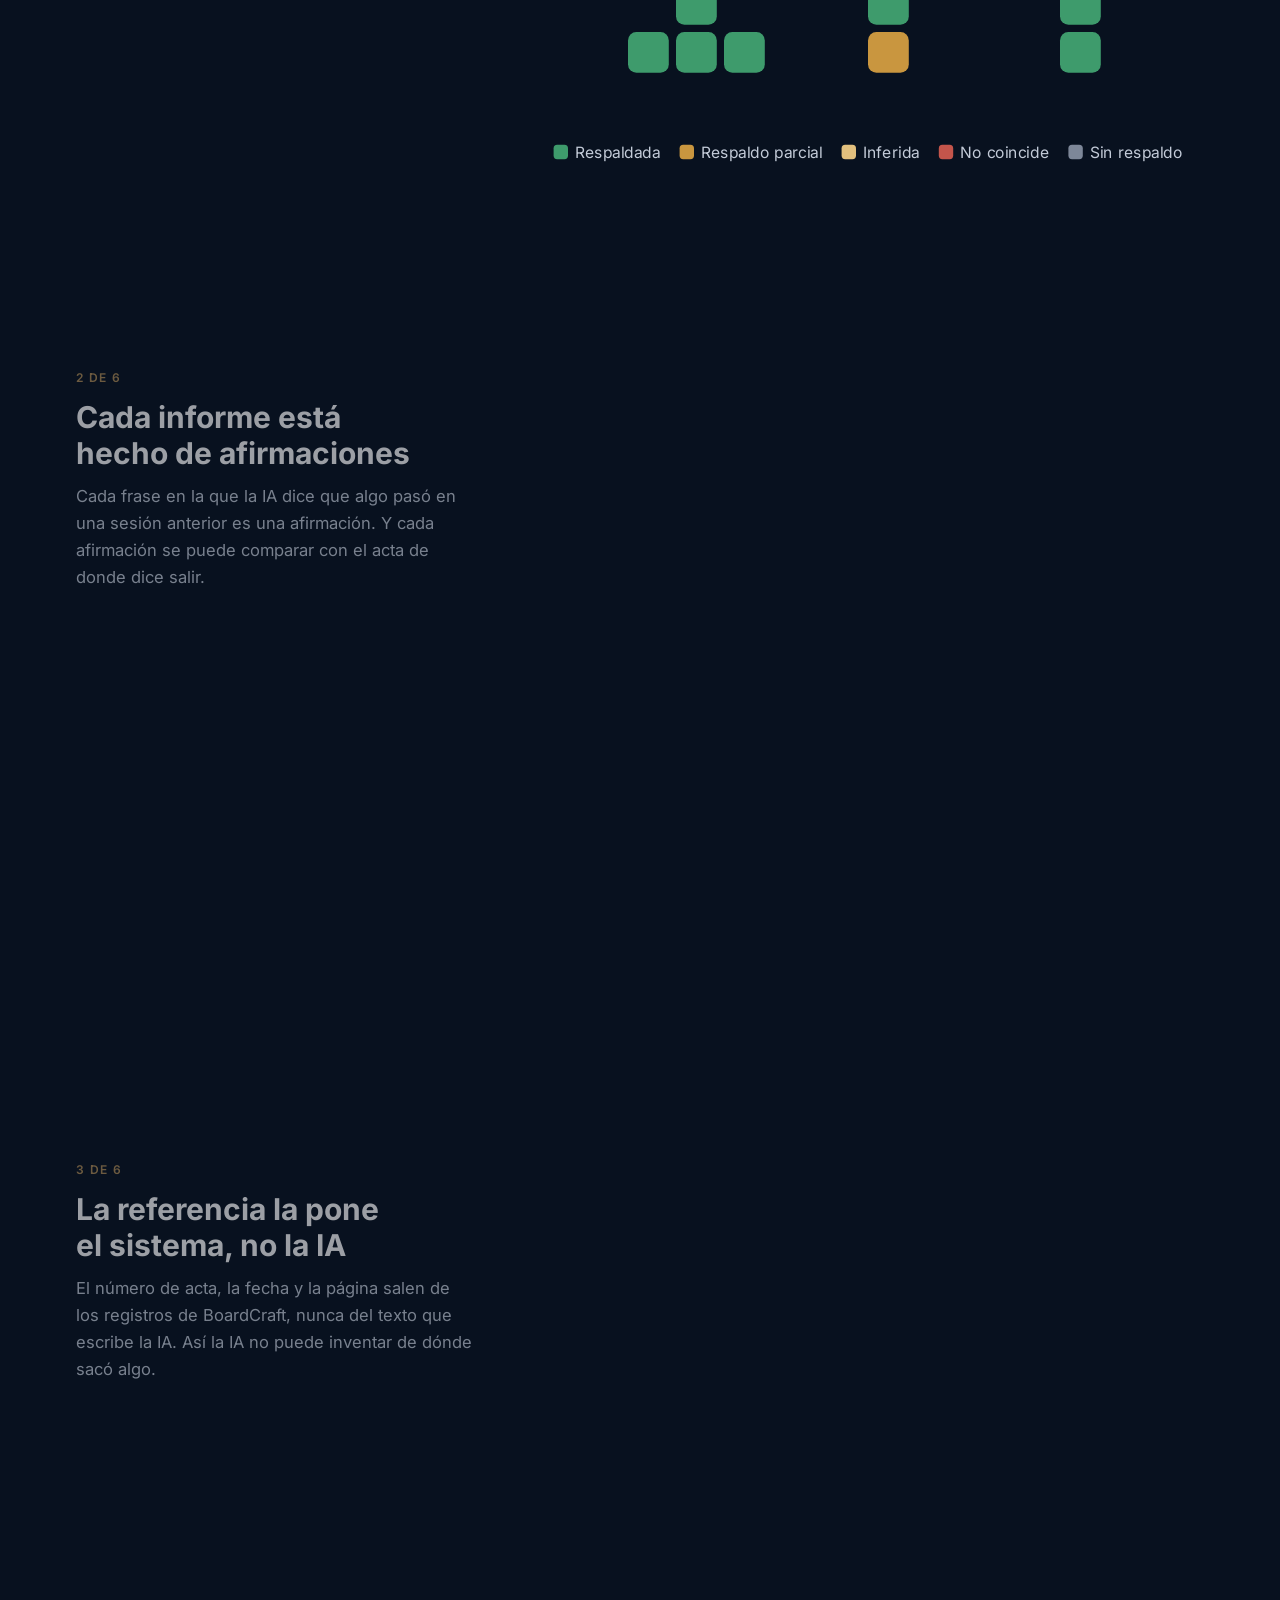
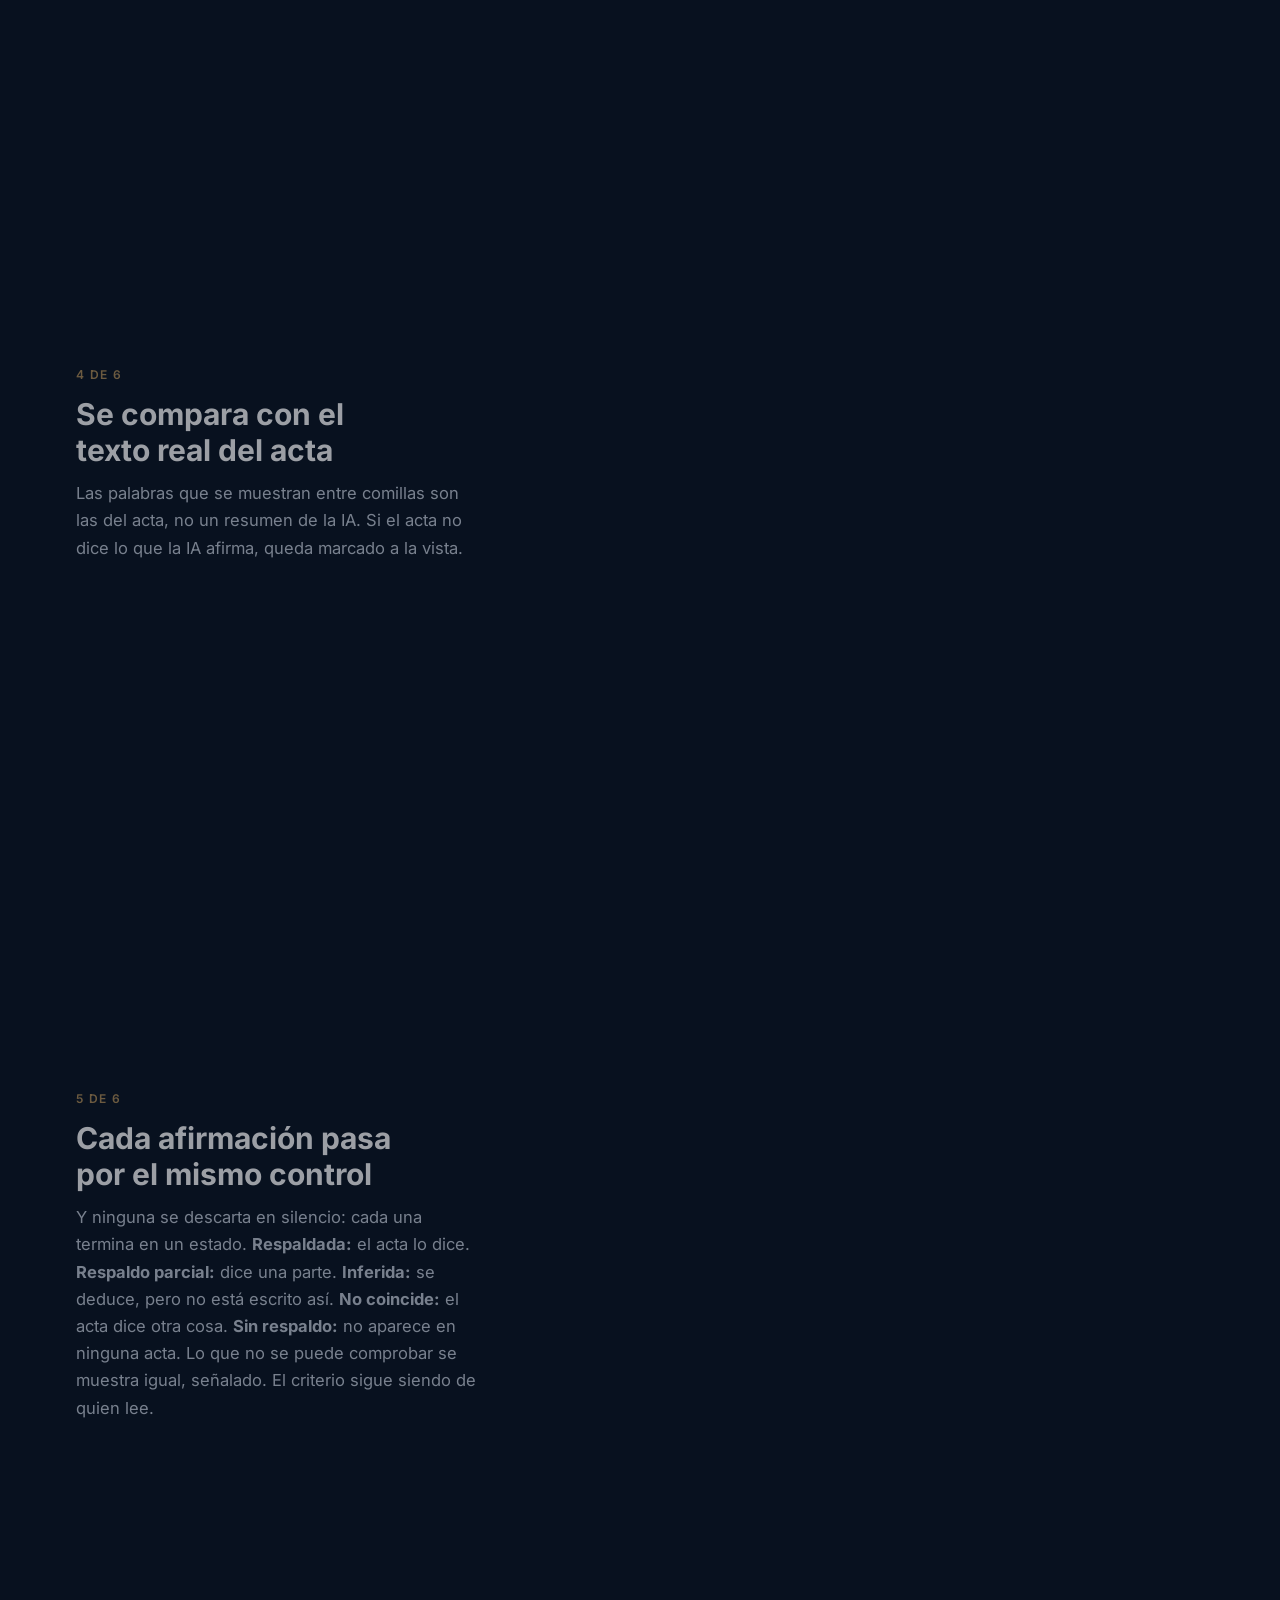
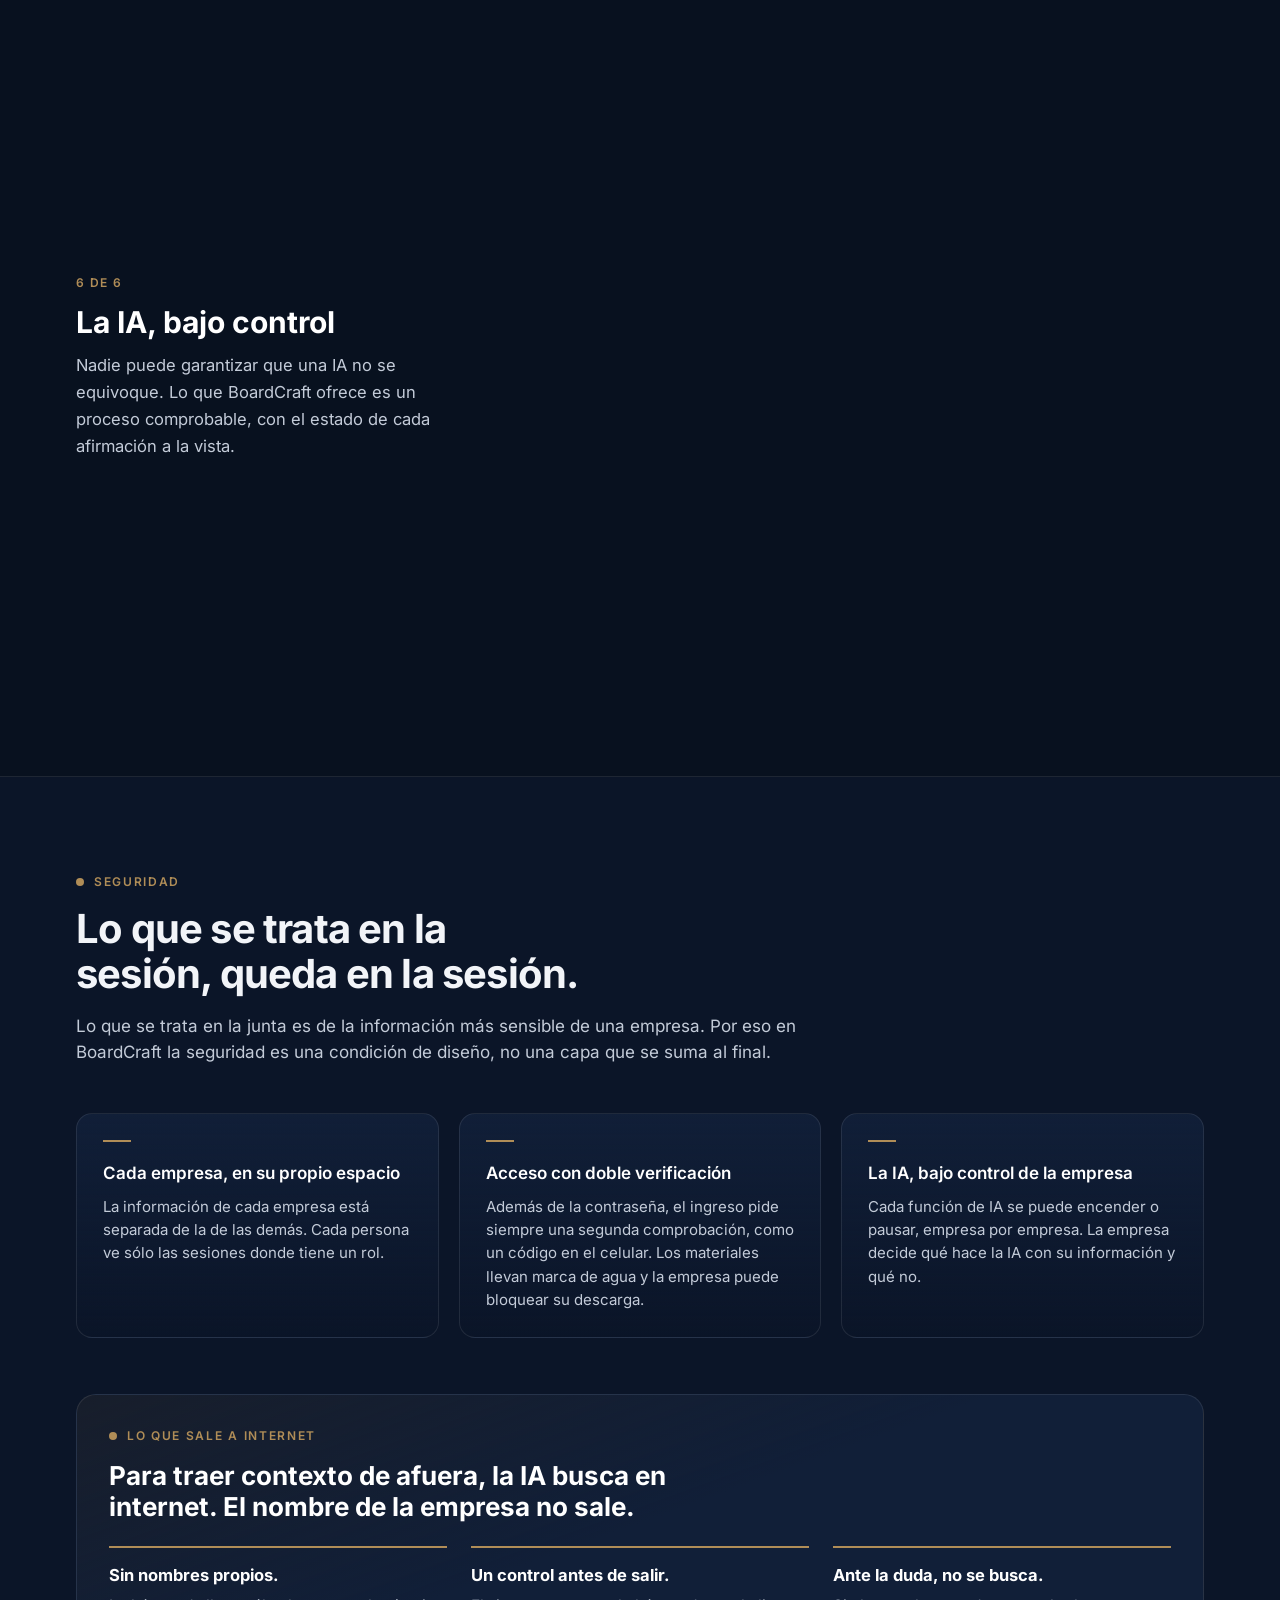
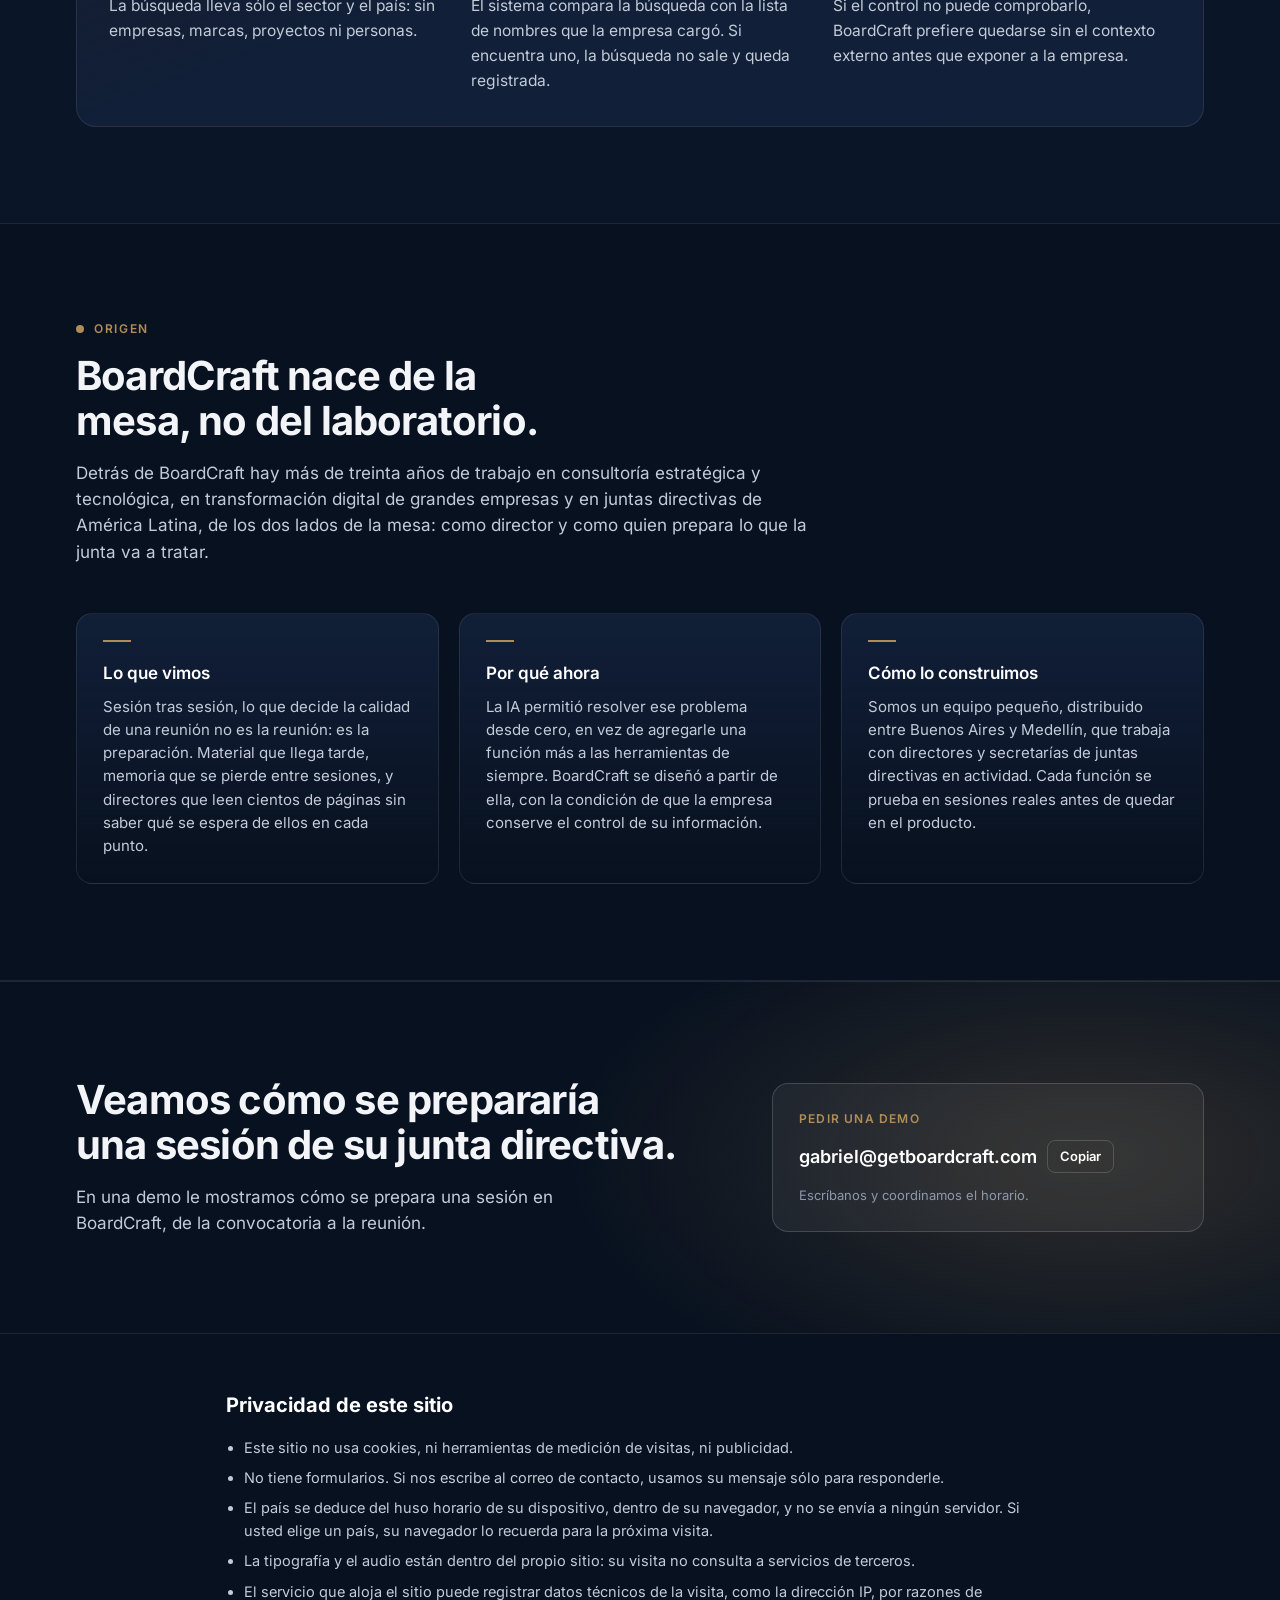
==== commit fab6f475: "Versión 7: sección Origen" ====
--- a/index.html
+++ b/index.html
@@ -593,7 +593,7 @@
       <rect x="127" y="84" width="198" height="3" fill="#B08D57"/>
     </svg></a>
     <div class="top-actions">
-      <nav aria-label="Secciones"><a href="#punto">Cómo trabaja</a><a href="#roles">Para quién</a><a href="#ia">Nacida con IA</a><a href="#seguridad">Seguridad</a></nav>
+      <nav aria-label="Secciones"><a href="#punto">Cómo trabaja</a><a href="#roles">Para quién</a><a href="#ia">Nacida con IA</a><a href="#seguridad">Seguridad</a><a href="#origen">Origen</a></nav>
       <label class="pais" for="pais"><span>País</span>
         <select id="pais" aria-label="País">
           <option value="AR">Argentina</option><option value="BO">Bolivia</option><option value="CL">Chile</option>
@@ -908,6 +908,21 @@
         </div>
       </div>
 
+    </div>
+  </section>
+
+  <section class="s alt" id="origen">
+    <div class="wrap">
+      <div class="s-head">
+        <div class="eyebrow">Origen</div>
+        <h2>BoardCraft nace de la mesa, no del laboratorio.</h2>
+        <p>Detrás de BoardCraft hay más de treinta años de trabajo en consultoría estratégica y tecnológica, en transformación digital de grandes empresas y en <span data-t="organos">juntas directivas</span> de América Latina, de los dos lados de la mesa: como <span data-t="miembro">miembro</span> y como quien prepara lo que <span data-t="la_organo_corta">la junta</span> va a tratar.</p>
+      </div>
+      <div class="seg">
+        <div class="seg-item"><div class="ln"></div><h3>Lo que vimos</h3><p>Sesión tras sesión, lo que decide la calidad de una reunión no es la reunión: es la preparación. Material que llega tarde, memoria que se pierde entre sesiones, y <span data-t="miembros">miembros</span> que leen cientos de páginas sin saber qué se espera de ellos en cada punto.</p></div>
+        <div class="seg-item"><div class="ln"></div><h3>Por qué ahora</h3><p>La IA permitió resolver ese problema desde cero, en vez de agregarle una función más a las herramientas de siempre. BoardCraft se diseñó a partir de ella, con la condición de que la empresa conserve el control de su información.</p></div>
+        <div class="seg-item"><div class="ln"></div><h3>Cómo lo construimos</h3><p>Somos un equipo pequeño, distribuido entre Buenos Aires y Medellín, que trabaja con <span data-t="miembros">miembros</span> y secretarías de <span data-t="organos">juntas directivas</span> en actividad. Cada función se prueba en sesiones reales antes de quedar en el producto.</p></div>
+      </div>
     </div>
   </section>
 
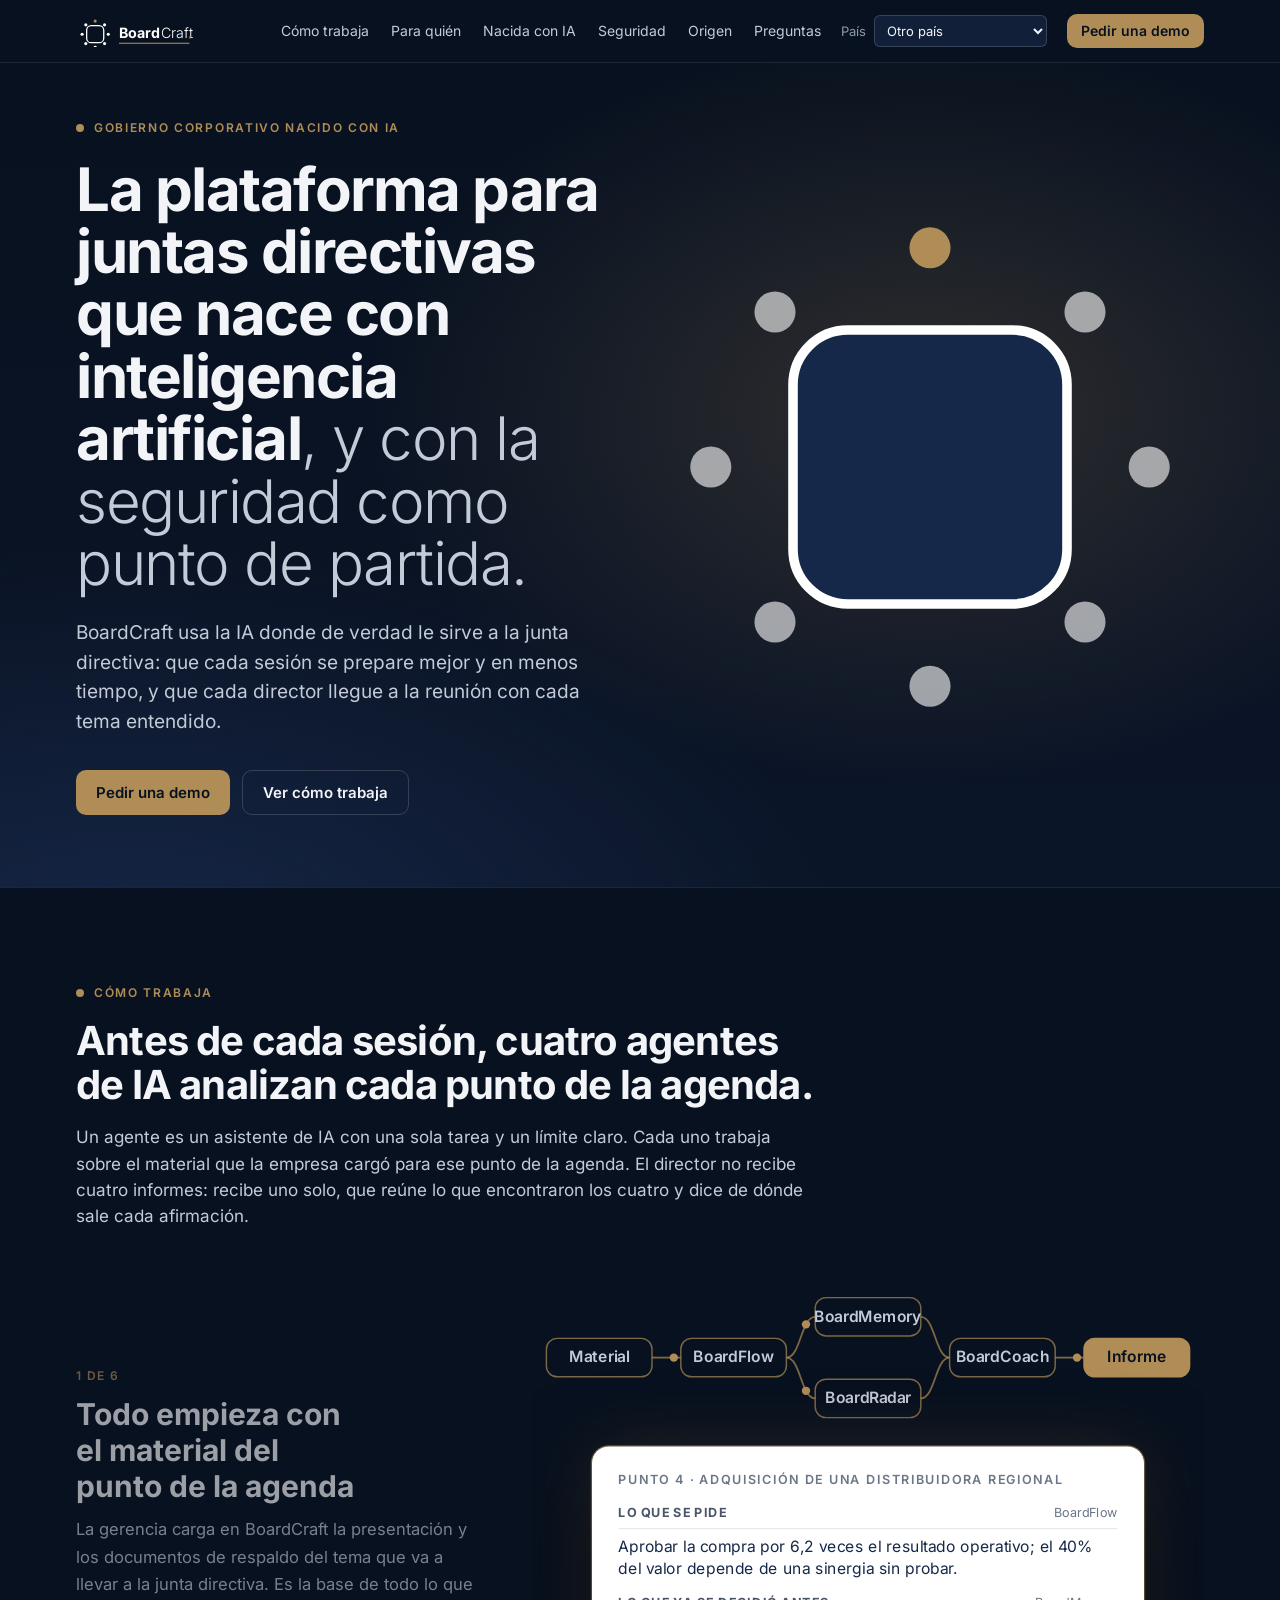
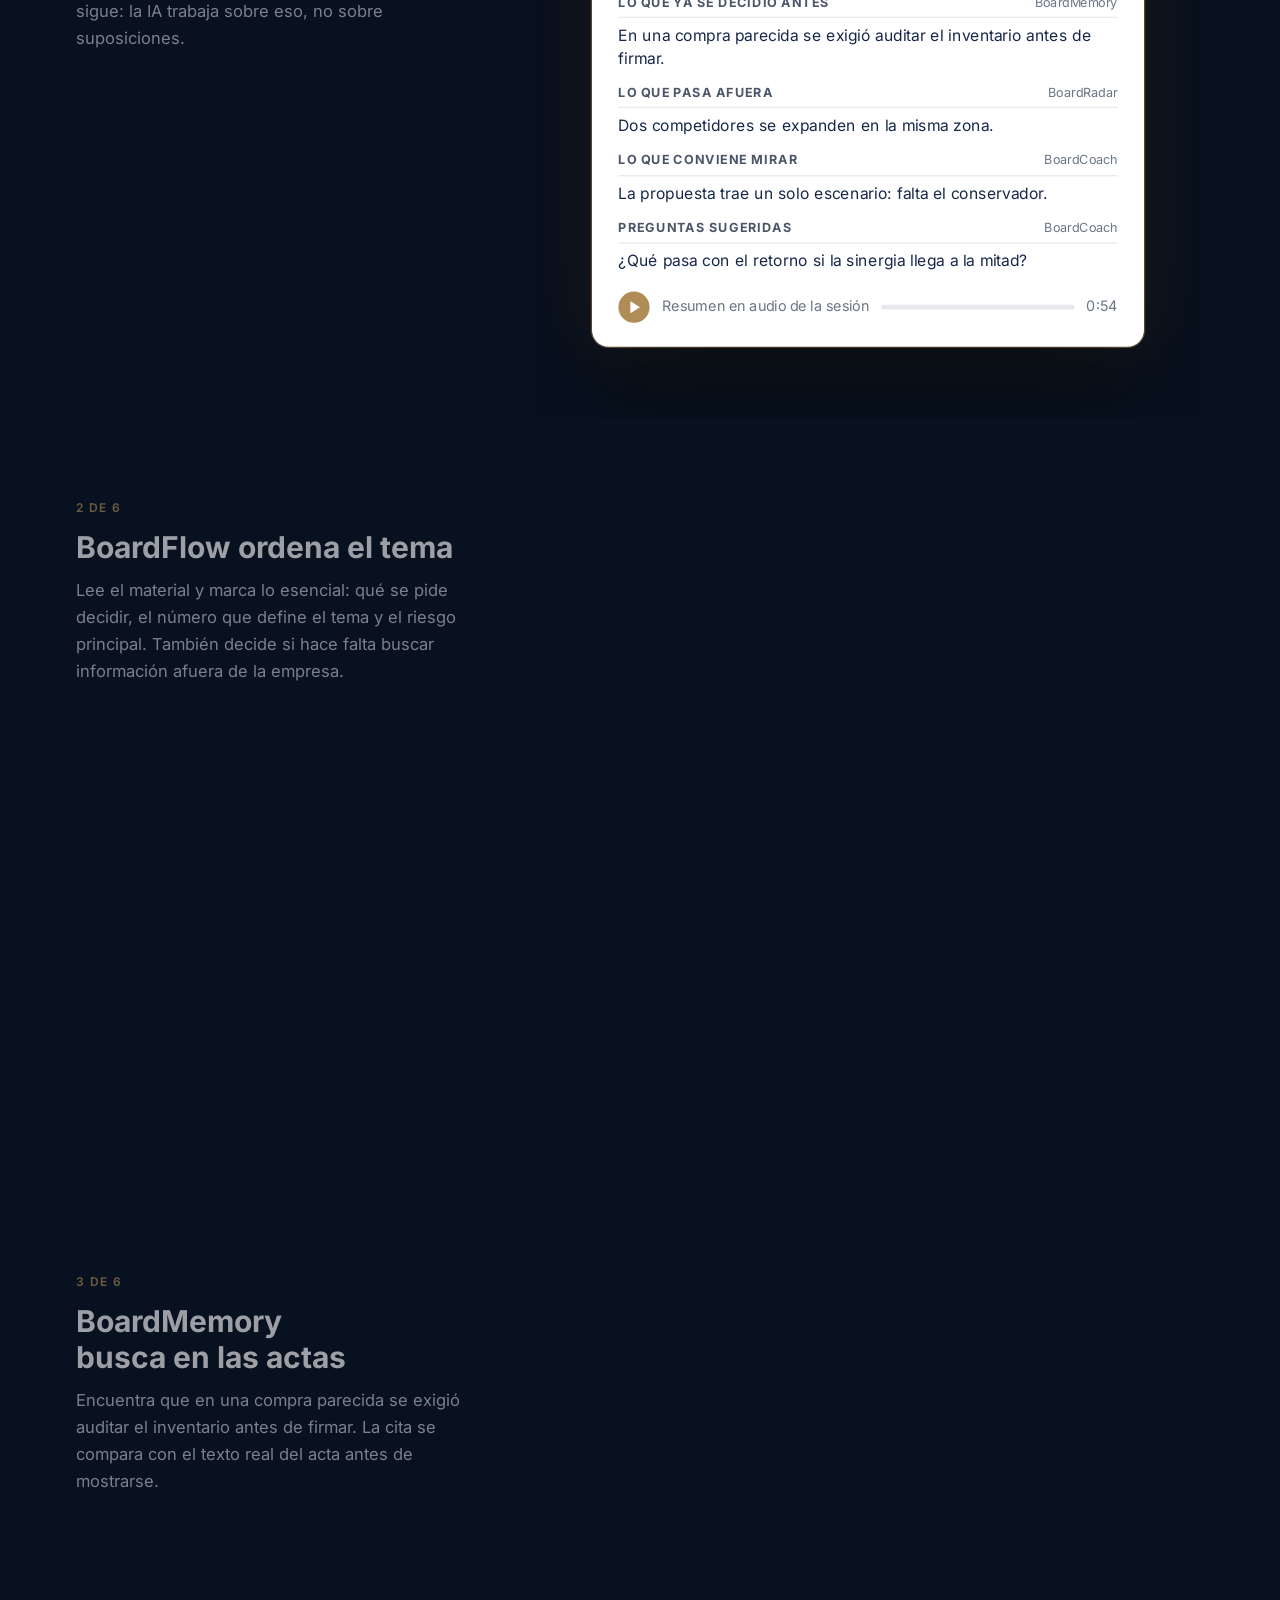
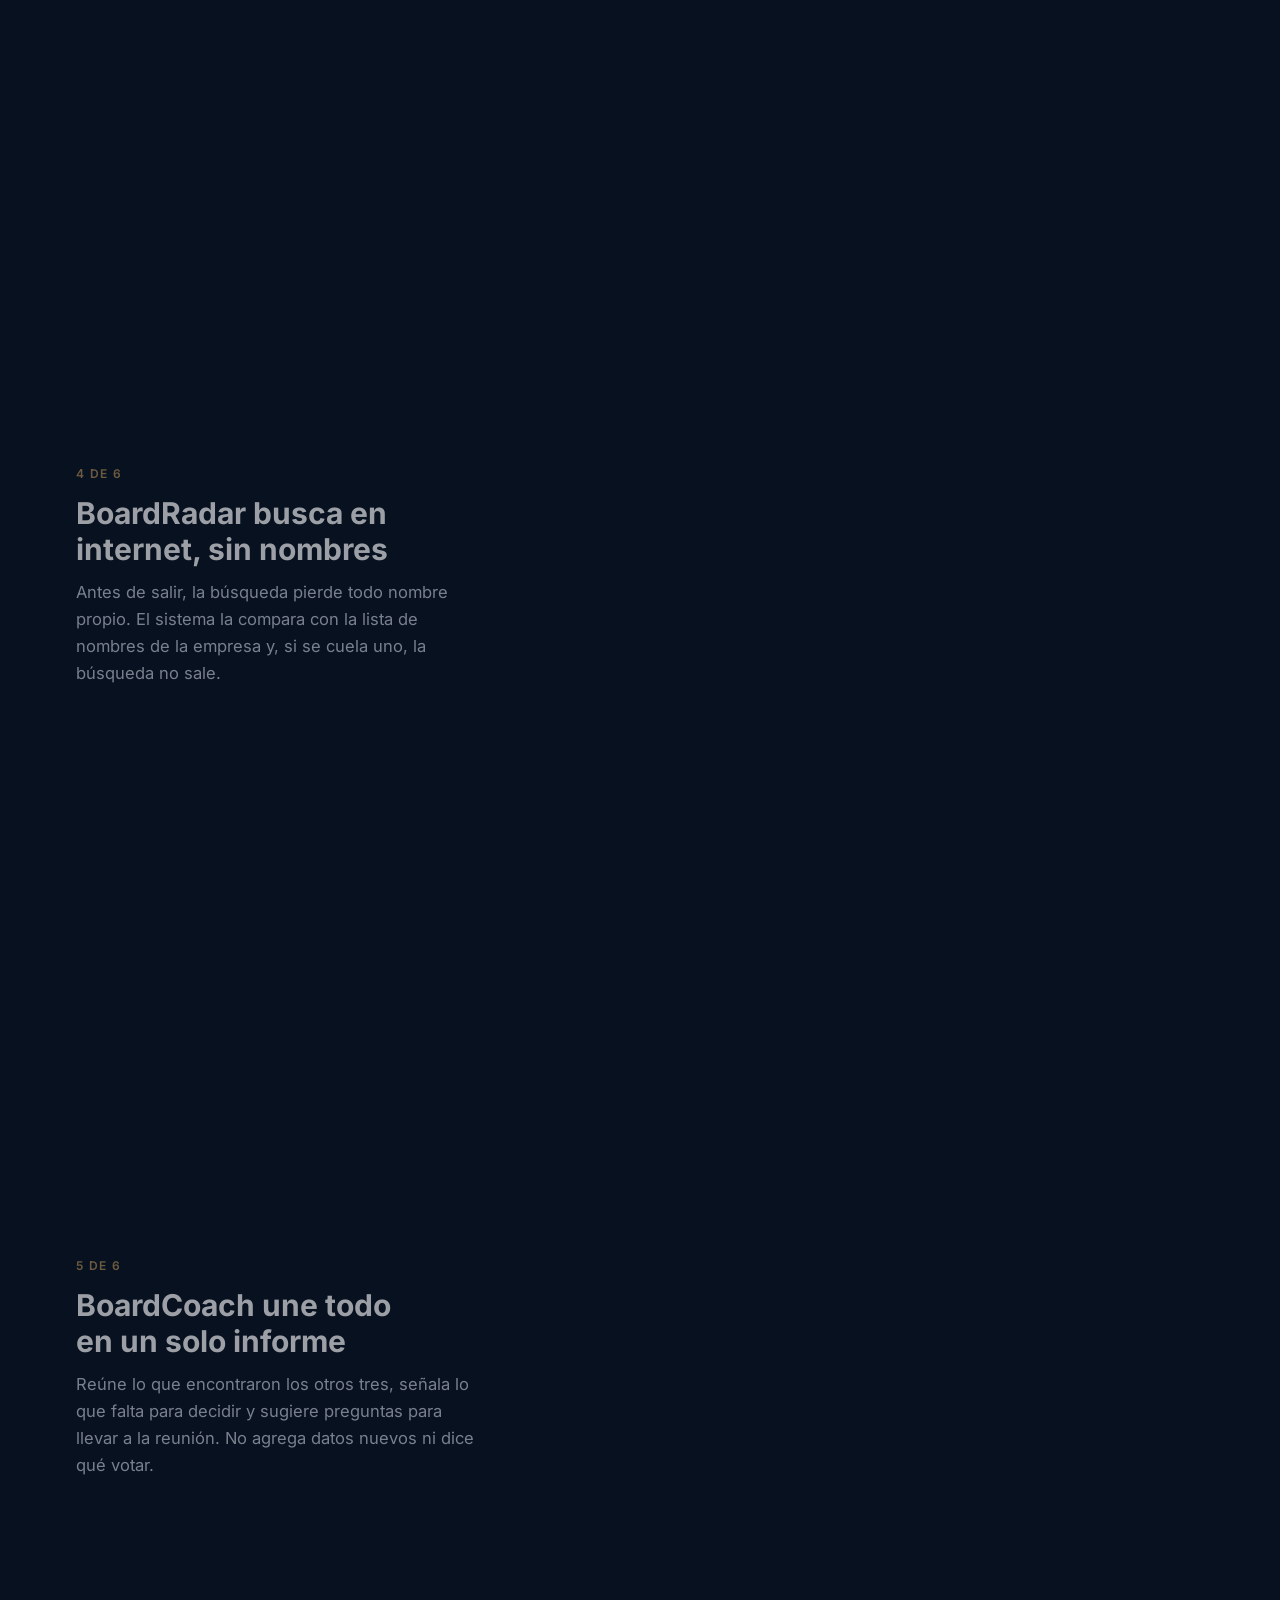
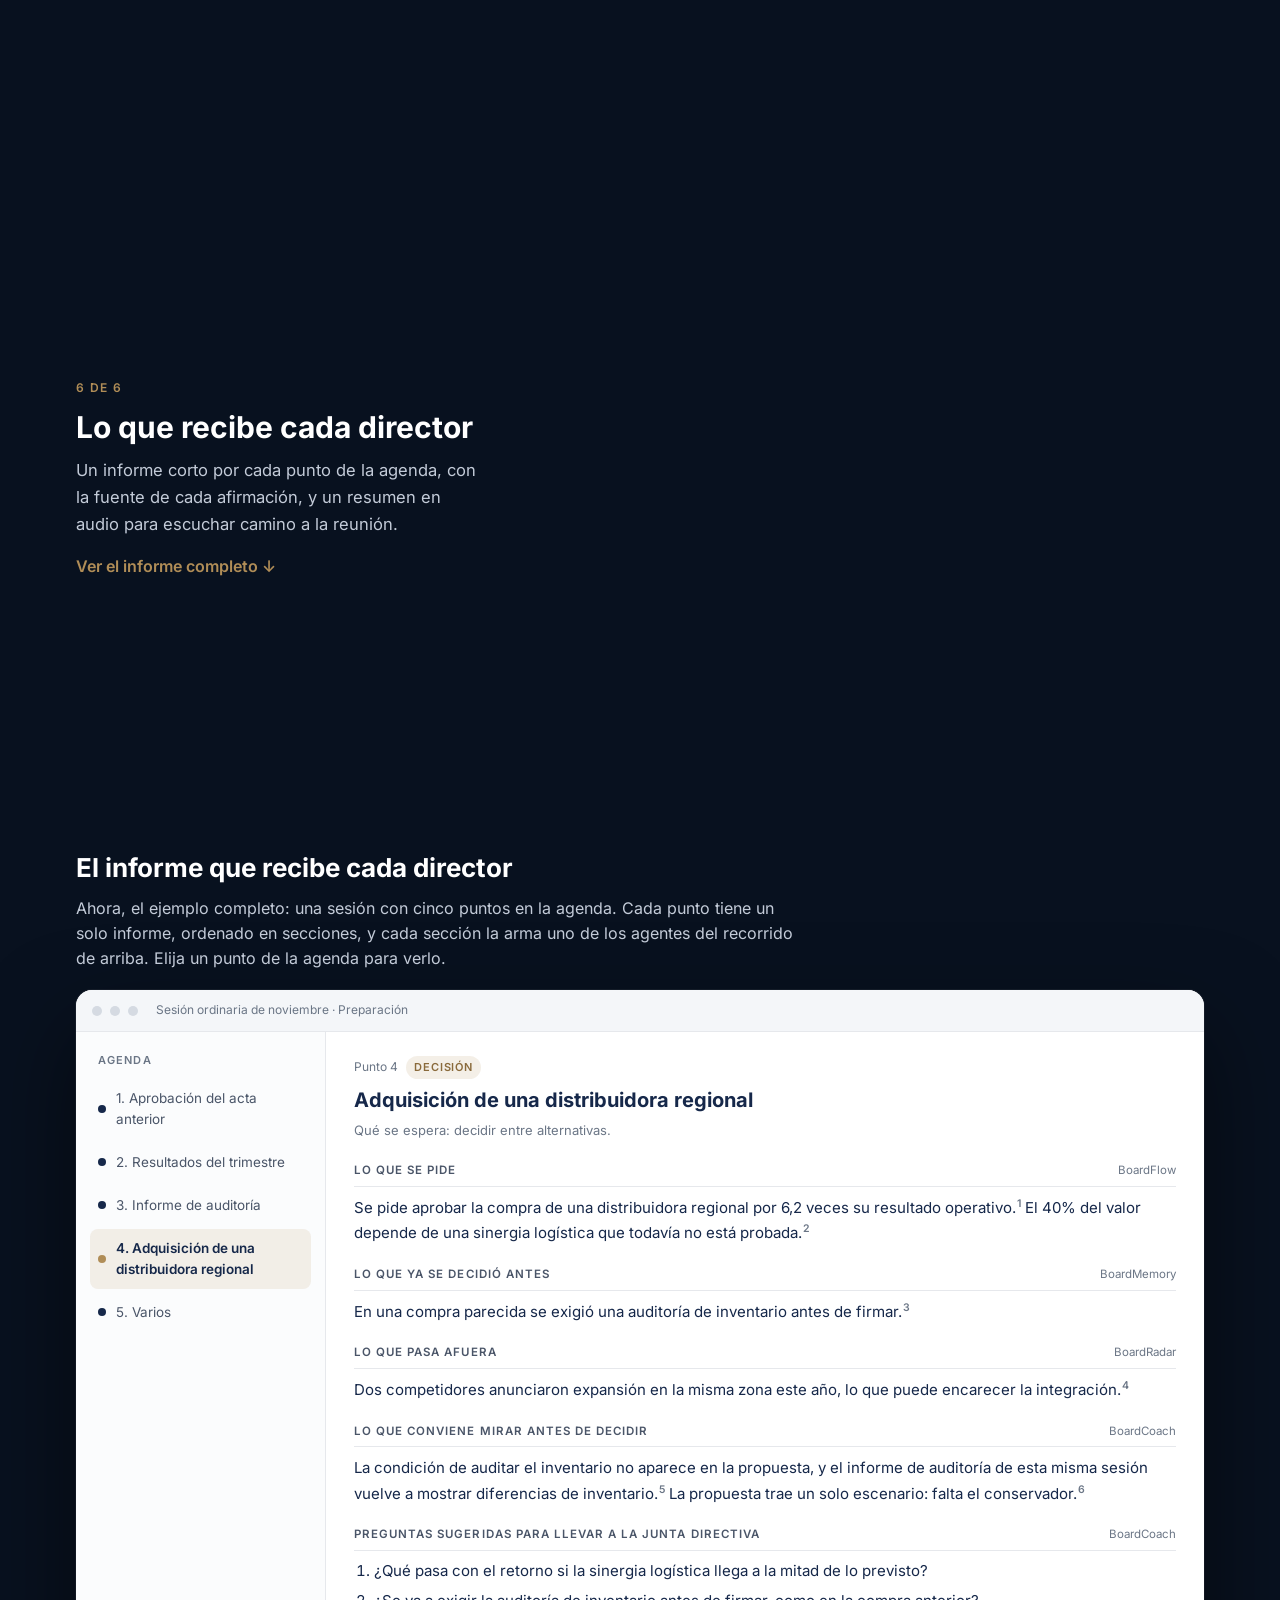
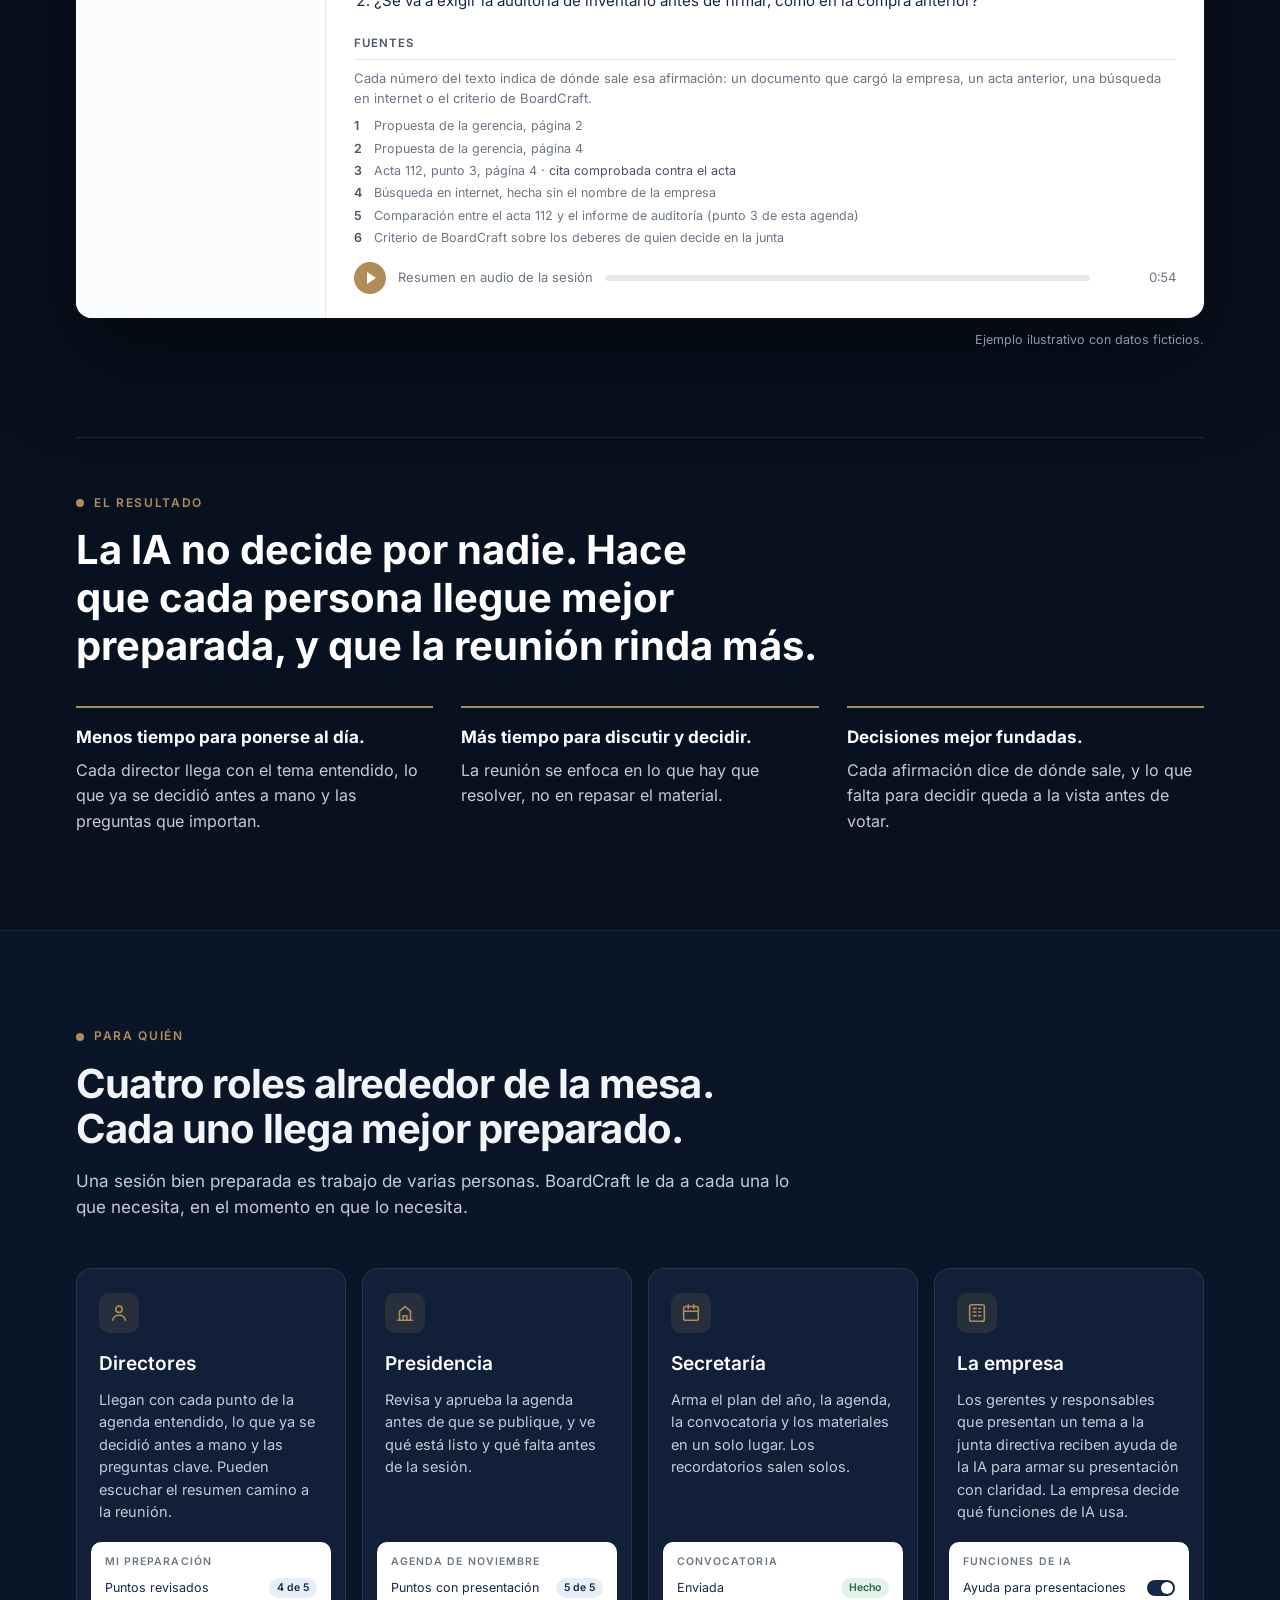
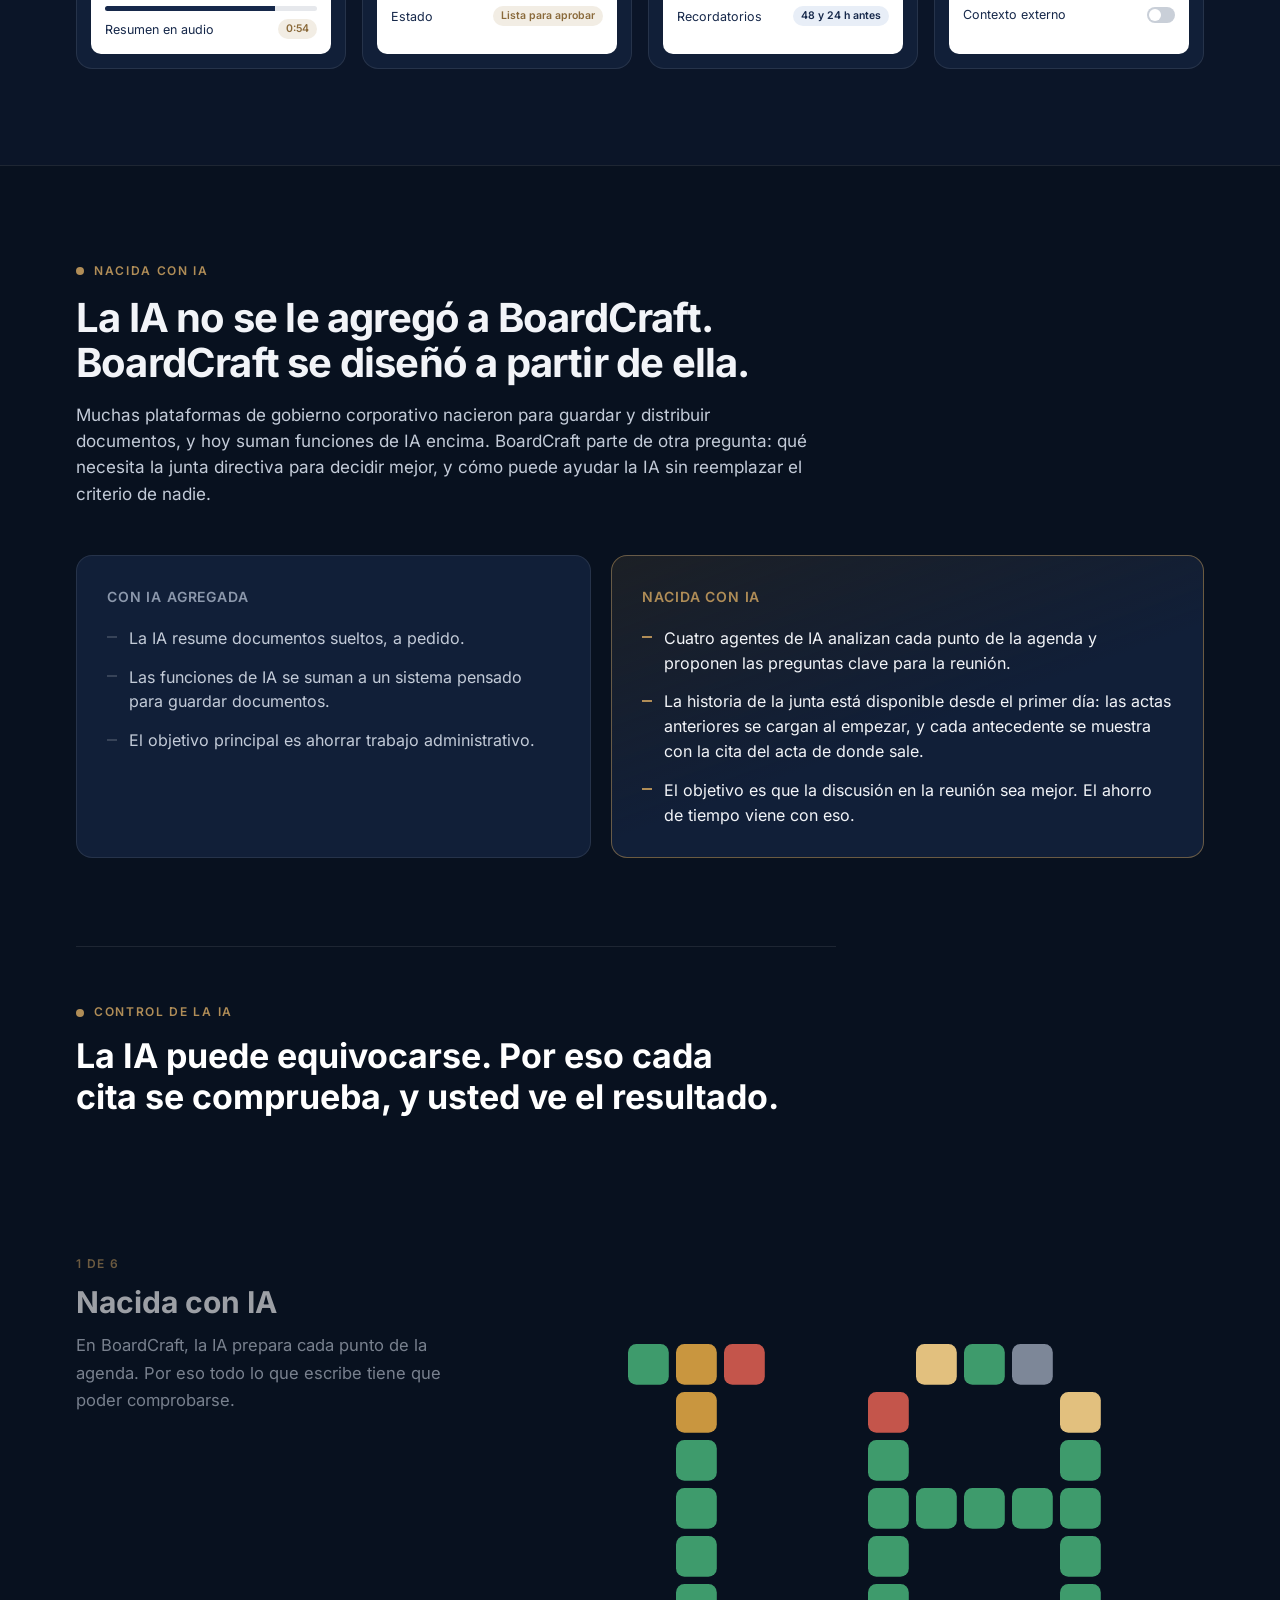
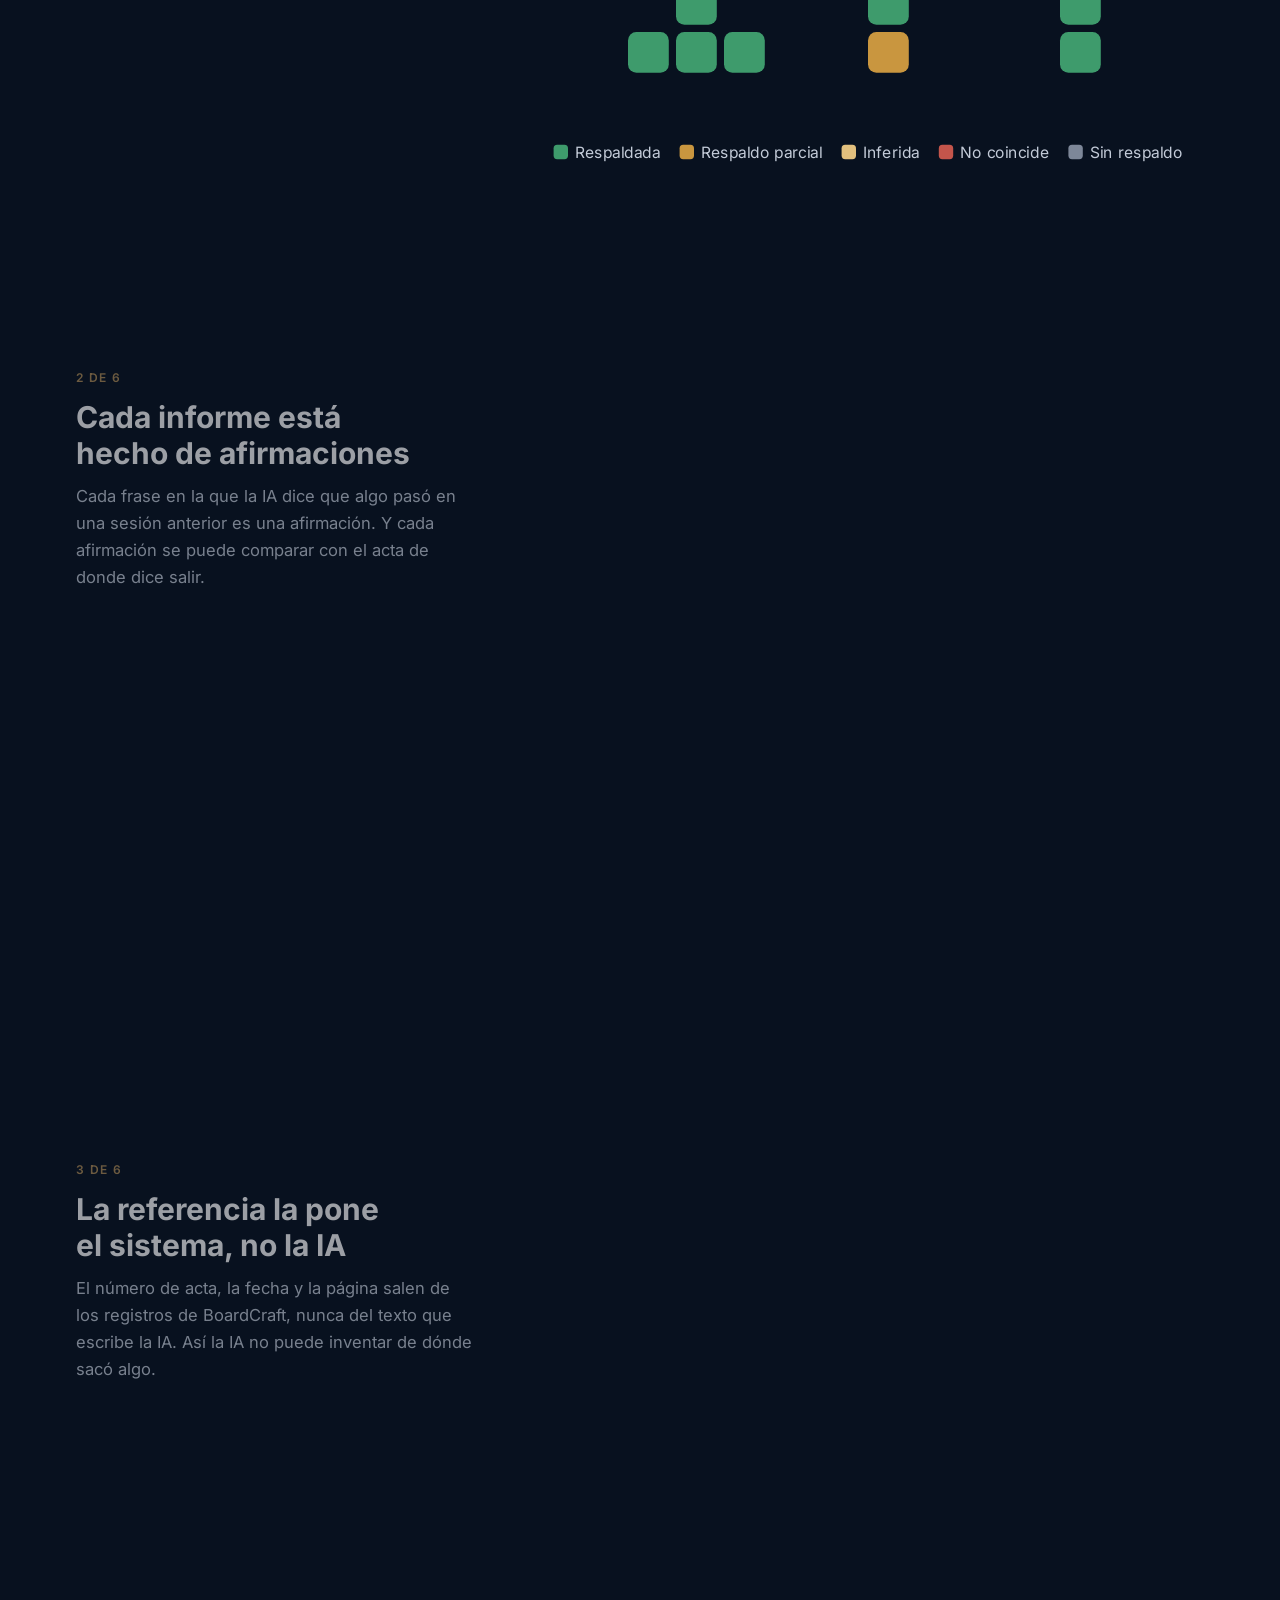
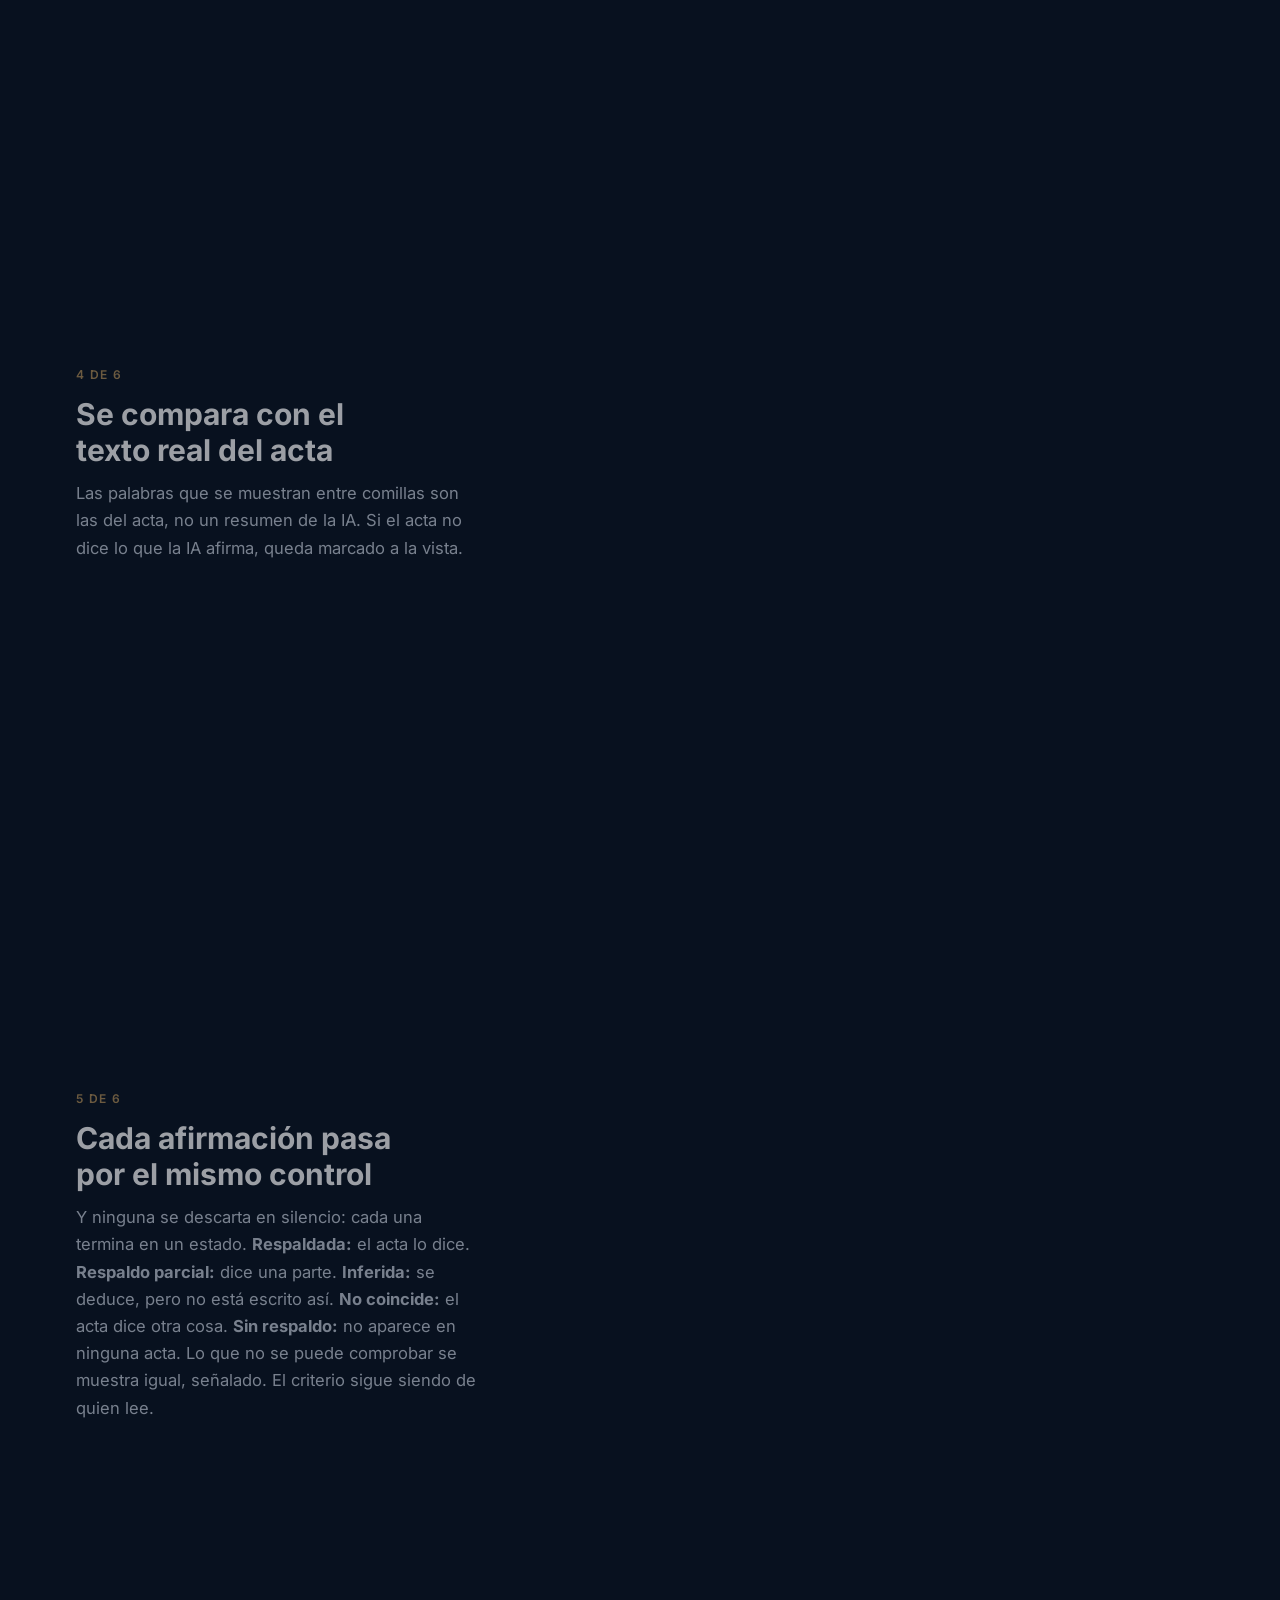
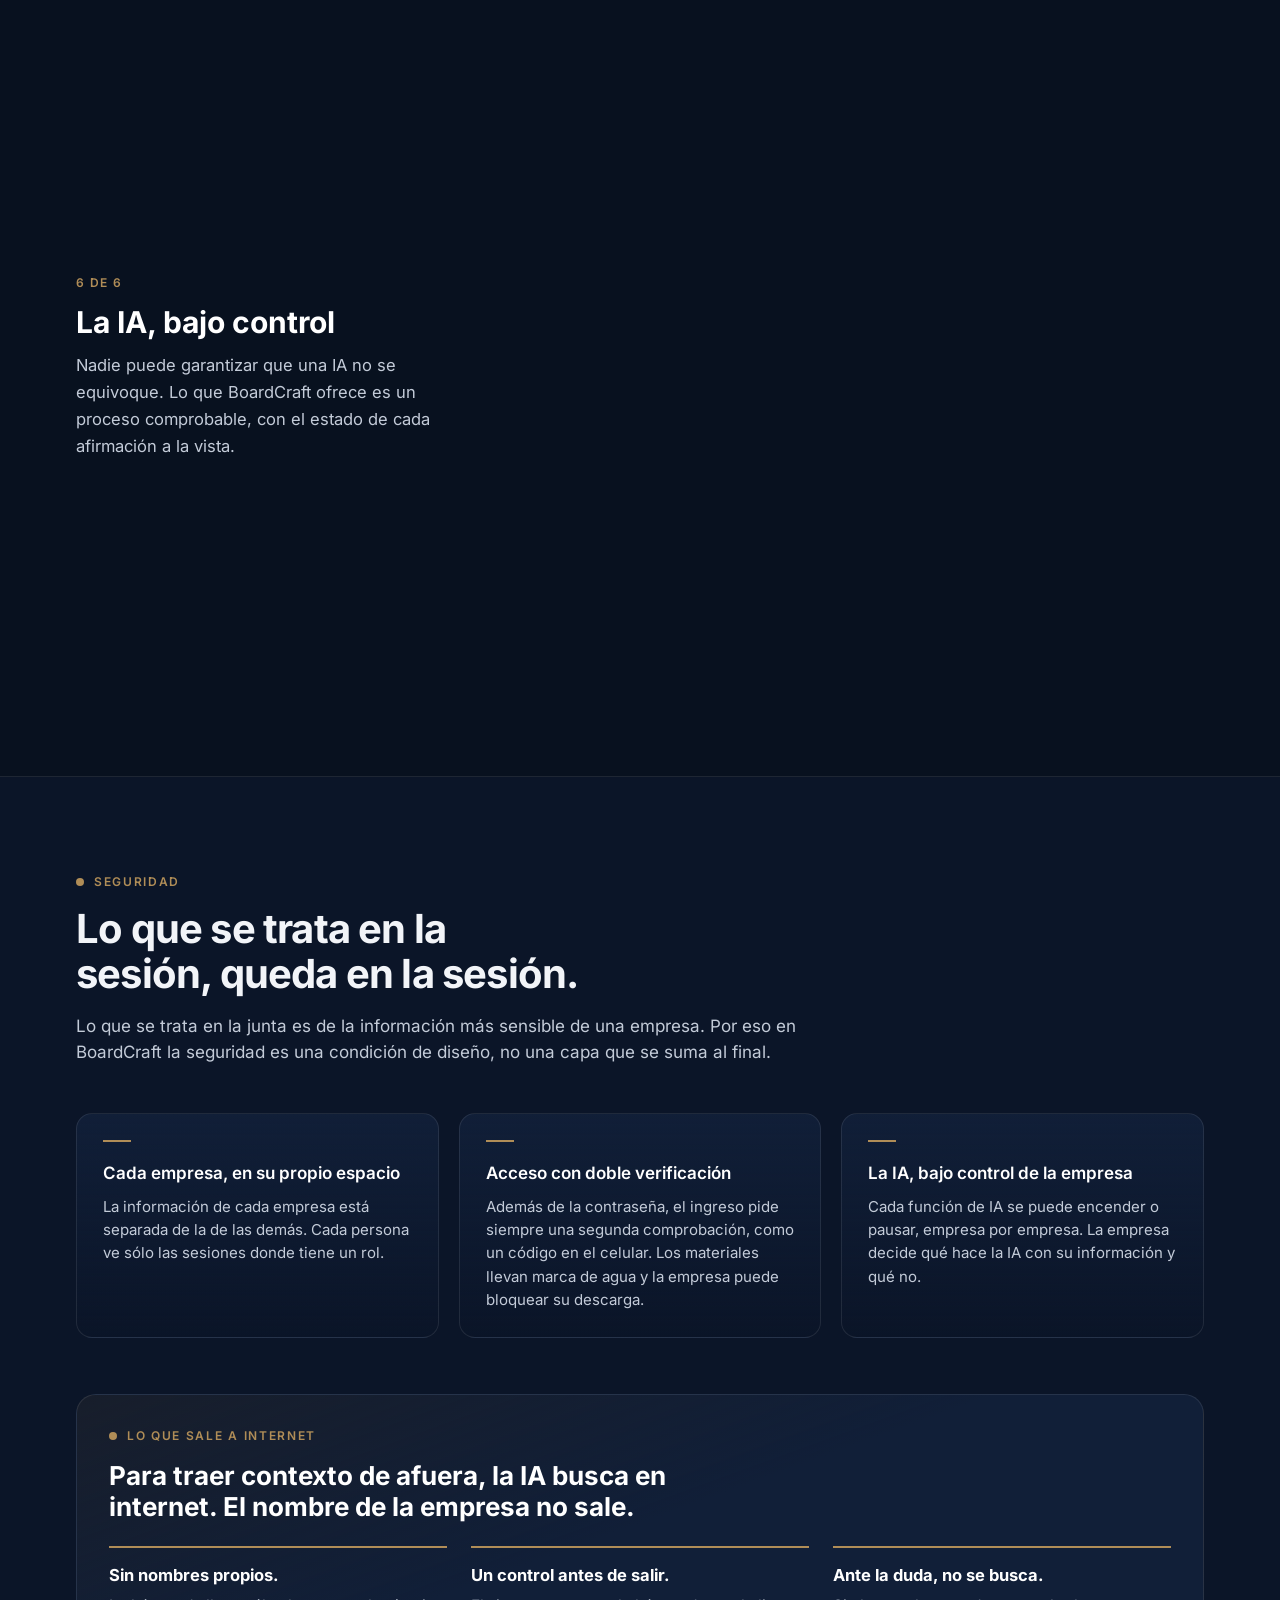
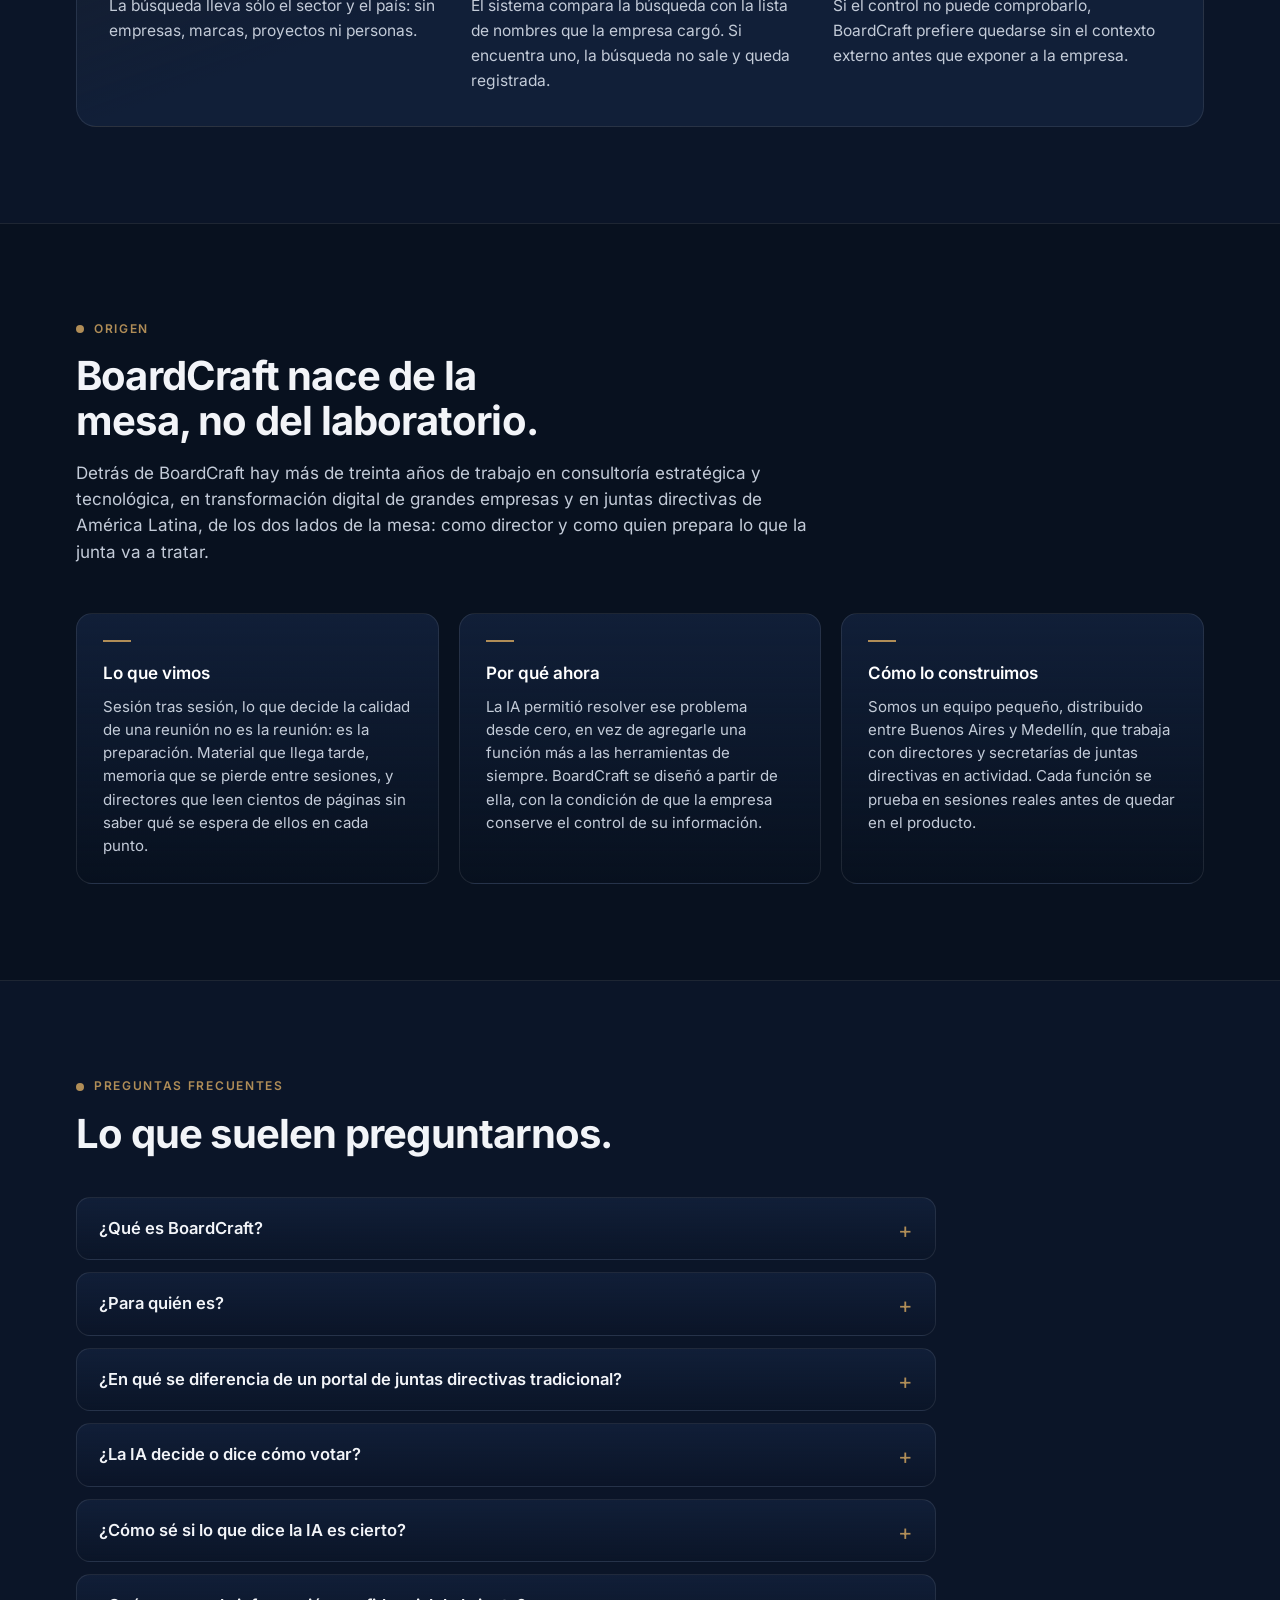
==== commit bf9cbb26: "Versión 8: preguntas frecuentes, dos guías, datos para buscadores, mapa del sitio, llms.txt y robots" ====
--- a/index.html
+++ b/index.html
@@ -3,19 +3,146 @@
 <head>
 <meta charset="utf-8">
 <meta name="viewport" content="width=device-width, initial-scale=1, viewport-fit=cover">
-<title>BoardCraft · Gobierno corporativo nacido con IA</title>
-<meta name="description" content="BoardCraft: la plataforma de gobierno corporativo que nace con inteligencia artificial, con la seguridad como punto de partida. Para juntas directivas, directorios y consejos de administración.">
+<title>BoardCraft · Plataforma con IA para juntas directivas y directorios</title>
+<meta name="description" content="BoardCraft es la plataforma de gobierno corporativo diseñada a partir de la inteligencia artificial, con la seguridad como punto de partida. Para juntas directivas, directorios y consejos de administración.">
+<meta name="robots" content="index, follow, max-image-preview:large">
 <meta name="theme-color" content="#08111F">
 <link rel="icon" href="/favicon.svg" type="image/svg+xml">
 <link rel="canonical" href="https://getboardcraft.com/">
 <meta property="og:type" content="website">
 <meta property="og:url" content="https://getboardcraft.com/">
-<meta property="og:title" content="BoardCraft · Gobierno corporativo nacido con IA">
-<meta property="og:description" content="BoardCraft: la plataforma de gobierno corporativo que nace con inteligencia artificial, con la seguridad como punto de partida. Para juntas directivas, directorios y consejos de administración.">
+<meta property="og:site_name" content="BoardCraft">
+<meta property="og:title" content="BoardCraft · Plataforma con IA para juntas directivas y directorios">
+<meta property="og:description" content="BoardCraft es la plataforma de gobierno corporativo diseñada a partir de la inteligencia artificial, con la seguridad como punto de partida. Para juntas directivas, directorios y consejos de administración.">
 <meta property="og:image" content="https://getboardcraft.com/og.png">
 <meta property="og:image:width" content="1200"><meta property="og:image:height" content="630">
 <meta property="og:locale" content="es_LA">
 <meta name="twitter:card" content="summary_large_image">
+<script type="application/ld+json">
+{
+ "@context": "https://schema.org",
+ "@graph": [
+  {
+   "@type": "Organization",
+   "@id": "https://getboardcraft.com/#organizacion",
+   "name": "BoardCraft",
+   "url": "https://getboardcraft.com/",
+   "logo": "https://getboardcraft.com/favicon.svg",
+   "email": "gabriel@getboardcraft.com",
+   "description": "Plataforma de gobierno corporativo para juntas directivas, directorios y consejos de administración, diseñada a partir de la inteligencia artificial.",
+   "slogan": "Where governance meets intelligence."
+  },
+  {
+   "@type": "WebSite",
+   "@id": "https://getboardcraft.com/#sitio",
+   "url": "https://getboardcraft.com/",
+   "name": "BoardCraft",
+   "inLanguage": "es",
+   "publisher": {
+    "@id": "https://getboardcraft.com/#organizacion"
+   }
+  },
+  {
+   "@type": "SoftwareApplication",
+   "@id": "https://getboardcraft.com/#plataforma",
+   "name": "BoardCraft",
+   "applicationCategory": "BusinessApplication",
+   "operatingSystem": "Web",
+   "inLanguage": "es",
+   "description": "Prepara cada sesión de la junta directiva con cuatro agentes de IA que analizan cada punto de la agenda, traen los antecedentes de las actas con su cita y proponen preguntas. Cada afirmación se compara con el acta de donde dice salir.",
+   "publisher": {
+    "@id": "https://getboardcraft.com/#organizacion"
+   }
+  },
+  {
+   "@type": "FAQPage",
+   "@id": "https://getboardcraft.com/#preguntas",
+   "mainEntity": [
+    {
+     "@type": "Question",
+     "name": "¿Qué es BoardCraft?",
+     "acceptedAnswer": {
+      "@type": "Answer",
+      "text": "Es una plataforma de gobierno corporativo para juntas directivas, directorios y consejos de administración, diseñada a partir de la inteligencia artificial. Reúne el plan del año, la agenda, la convocatoria, los materiales y las actas, y prepara cada punto de la agenda con cuatro agentes de IA para que cada director llegue a la sesión con el tema entendido."
+     }
+    },
+    {
+     "@type": "Question",
+     "name": "¿Para quién es?",
+     "acceptedAnswer": {
+      "@type": "Answer",
+      "text": "Para las cuatro funciones que preparan una sesión: los directores, la presidencia, la secretaría y las personas de la empresa que presentan un tema. Cada una tiene su propia vista y recibe lo que necesita en el momento en que lo necesita."
+     }
+    },
+    {
+     "@type": "Question",
+     "name": "¿En qué se diferencia de un portal de juntas directivas tradicional?",
+     "acceptedAnswer": {
+      "@type": "Answer",
+      "text": "Muchas plataformas nacieron para guardar y distribuir documentos, y hoy suman funciones de IA encima. BoardCraft se diseñó a partir de la IA: analiza cada punto de la agenda, trae los antecedentes de las actas anteriores con su cita y propone las preguntas clave para la reunión."
+     }
+    },
+    {
+     "@type": "Question",
+     "name": "¿La IA decide o dice cómo votar?",
+     "acceptedAnswer": {
+      "@type": "Answer",
+      "text": "No. Ordena el material, trae los antecedentes, señala lo que falta para decidir y sugiere preguntas. No agrega datos nuevos ni dice qué votar: el criterio es siempre de cada director."
+     }
+    },
+    {
+     "@type": "Question",
+     "name": "¿Cómo sé si lo que dice la IA es cierto?",
+     "acceptedAnswer": {
+      "@type": "Answer",
+      "text": "Cada afirmación sobre una sesión anterior se compara con el texto real del acta, y la referencia —número de acta, fecha y página— la pone el sistema, no la IA. Cada afirmación queda con un estado a la vista: respaldada, respaldo parcial, inferida, no coincide o sin respaldo."
+     }
+    },
+    {
+     "@type": "Question",
+     "name": "¿Qué pasa con la información confidencial de la junta directiva?",
+     "acceptedAnswer": {
+      "@type": "Answer",
+      "text": "Cada empresa trabaja en su propio espacio, separado del de las demás, y cada persona ve sólo las sesiones donde tiene un rol. El ingreso pide siempre una segunda comprobación, los materiales llevan marca de agua, y la empresa puede bloquear su descarga y encender o pausar cada función de IA."
+     }
+    },
+    {
+     "@type": "Question",
+     "name": "¿La IA busca en internet? ¿Sale el nombre de mi empresa?",
+     "acceptedAnswer": {
+      "@type": "Answer",
+      "text": "Para traer contexto de afuera, la IA busca sólo con el sector y el país, sin nombres de empresas, marcas, proyectos ni personas. Antes de salir, el sistema compara la búsqueda con la lista de nombres que cargó la empresa: si encuentra uno, la búsqueda no sale. Ante la duda, no se busca."
+     }
+    },
+    {
+     "@type": "Question",
+     "name": "¿Se pueden cargar las actas de años anteriores?",
+     "acceptedAnswer": {
+      "@type": "Answer",
+      "text": "Sí. Las actas anteriores se cargan al empezar, así la historia de la junta directiva está disponible desde el primer día y cada antecedente se muestra con la cita del acta de donde sale."
+     }
+    },
+    {
+     "@type": "Question",
+     "name": "¿En qué países e idioma funciona?",
+     "acceptedAnswer": {
+      "@type": "Answer",
+      "text": "BoardCraft está en castellano y pensada para América Latina y España. Usa el nombre que tiene el órgano en cada país: junta directiva, directorio o consejo de administración."
+     }
+    },
+    {
+     "@type": "Question",
+     "name": "¿Cómo empiezo?",
+     "acceptedAnswer": {
+      "@type": "Answer",
+      "text": "Pidiendo una demo. Le mostramos cómo se prepara una sesión en BoardCraft, de la convocatoria a la reunión."
+     }
+    }
+   ]
+  }
+ ]
+}
+</script>
 <style>html,body{margin:0} :root{padding-top:env(safe-area-inset-top,0px);padding-bottom:env(safe-area-inset-bottom,0px)} [hidden]{display:none!important} img{max-width:100%}</style>
 </head>
 <body>
@@ -575,6 +702,22 @@
   *{animation:none!important;transition:none!important}
   html{scroll-behavior:auto}
 }
+
+/* Preguntas frecuentes */
+.faq{margin-top:40px;display:grid;gap:12px;max-width:860px}
+.faq details{border:1px solid var(--edge);border-radius:14px;background:linear-gradient(180deg,var(--surface),transparent);padding:0 22px}
+.faq summary{cursor:pointer;list-style:none;padding:18px 28px 18px 0;font-weight:600;font-size:16.5px;position:relative}
+.faq summary::-webkit-details-marker{display:none}
+.faq summary::after{content:"+";position:absolute;right:0;top:15px;font-size:22px;color:var(--gold-hi);font-weight:400}
+.faq details[open] summary::after{content:"–"}
+.faq details p{color:var(--fg-2);padding:0 0 20px;font-size:15.5px}
+.faq a{color:var(--gold-hi)}
+.guias{margin-top:40px;display:grid;grid-template-columns:repeat(2,1fr);gap:16px;max-width:860px}
+.guias a{display:block;text-decoration:none;padding:20px 22px;border-radius:14px;border:1px solid var(--edge)}
+.guias a:hover{border-color:var(--edge-2);background:rgba(255,255,255,.03)}
+.guias b{display:block;font-weight:600}
+.guias span{display:block;color:var(--muted);font-size:14px;margin-top:6px}
+@media (max-width:720px){.guias{grid-template-columns:1fr}}
 </style>
 
 <header class="top">
@@ -593,7 +736,7 @@
       <rect x="127" y="84" width="198" height="3" fill="#B08D57"/>
     </svg></a>
     <div class="top-actions">
-      <nav aria-label="Secciones"><a href="#punto">Cómo trabaja</a><a href="#roles">Para quién</a><a href="#ia">Nacida con IA</a><a href="#seguridad">Seguridad</a><a href="#origen">Origen</a></nav>
+      <nav aria-label="Secciones"><a href="#punto">Cómo trabaja</a><a href="#roles">Para quién</a><a href="#ia">Nacida con IA</a><a href="#seguridad">Seguridad</a><a href="#origen">Origen</a><a href="#preguntas">Preguntas</a></nav>
       <label class="pais" for="pais"><span>País</span>
         <select id="pais" aria-label="País">
           <option value="AR">Argentina</option><option value="BO">Bolivia</option><option value="CL">Chile</option>
@@ -922,6 +1065,31 @@
         <div class="seg-item"><div class="ln"></div><h3>Lo que vimos</h3><p>Sesión tras sesión, lo que decide la calidad de una reunión no es la reunión: es la preparación. Material que llega tarde, memoria que se pierde entre sesiones, y <span data-t="miembros">miembros</span> que leen cientos de páginas sin saber qué se espera de ellos en cada punto.</p></div>
         <div class="seg-item"><div class="ln"></div><h3>Por qué ahora</h3><p>La IA permitió resolver ese problema desde cero, en vez de agregarle una función más a las herramientas de siempre. BoardCraft se diseñó a partir de ella, con la condición de que la empresa conserve el control de su información.</p></div>
         <div class="seg-item"><div class="ln"></div><h3>Cómo lo construimos</h3><p>Somos un equipo pequeño, distribuido entre Buenos Aires y Medellín, que trabaja con <span data-t="miembros">miembros</span> y secretarías de <span data-t="organos">juntas directivas</span> en actividad. Cada función se prueba en sesiones reales antes de quedar en el producto.</p></div>
+      </div>
+    </div>
+  </section>
+
+  <section class="s" id="preguntas">
+    <div class="wrap">
+      <div class="s-head">
+        <div class="eyebrow">Preguntas frecuentes</div>
+        <h2>Lo que suelen preguntarnos.</h2>
+      </div>
+      <div class="faq">
+        <details><summary>¿Qué es BoardCraft?</summary><p>Es una plataforma de gobierno corporativo para juntas directivas, directorios y consejos de administración, diseñada a partir de la inteligencia artificial. Reúne el plan del año, la agenda, la convocatoria, los materiales y las actas, y prepara cada punto de la agenda con cuatro agentes de IA para que cada <span data-t="miembro">director</span> llegue a la sesión con el tema entendido.</p></details>
+        <details><summary>¿Para quién es?</summary><p>Para las cuatro funciones que preparan una sesión: los <span data-t="miembros">directores</span>, la presidencia, la secretaría y las personas de la empresa que presentan un tema. Cada una tiene su propia vista y recibe lo que necesita en el momento en que lo necesita.</p></details>
+        <details><summary>¿En qué se diferencia de un portal de juntas directivas tradicional?</summary><p>Muchas plataformas nacieron para guardar y distribuir documentos, y hoy suman funciones de IA encima. BoardCraft se diseñó a partir de la IA: analiza cada punto de la agenda, trae los antecedentes de las actas anteriores con su cita y propone las preguntas clave para la reunión.</p></details>
+        <details><summary>¿La IA decide o dice cómo votar?</summary><p>No. Ordena el material, trae los antecedentes, señala lo que falta para decidir y sugiere preguntas. No agrega datos nuevos ni dice qué votar: el criterio es siempre de cada <span data-t="miembro">director</span>.</p></details>
+        <details><summary>¿Cómo sé si lo que dice la IA es cierto?</summary><p>Cada afirmación sobre una sesión anterior se compara con el texto real del acta, y la referencia —número de acta, fecha y página— la pone el sistema, no la IA. Cada afirmación queda con un estado a la vista: respaldada, respaldo parcial, inferida, no coincide o sin respaldo.</p></details>
+        <details><summary>¿Qué pasa con la información confidencial <span data-t="de_la_organo_corta">de la junta</span>?</summary><p>Cada empresa trabaja en su propio espacio, separado del de las demás, y cada persona ve sólo las sesiones donde tiene un rol. El ingreso pide siempre una segunda comprobación, los materiales llevan marca de agua, y la empresa puede bloquear su descarga y encender o pausar cada función de IA.</p></details>
+        <details><summary>¿La IA busca en internet? ¿Sale el nombre de mi empresa?</summary><p>Para traer contexto de afuera, la IA busca sólo con el sector y el país, sin nombres de empresas, marcas, proyectos ni personas. Antes de salir, el sistema compara la búsqueda con la lista de nombres que cargó la empresa: si encuentra uno, la búsqueda no sale. Ante la duda, no se busca.</p></details>
+        <details><summary>¿Se pueden cargar las actas de años anteriores?</summary><p>Sí. Las actas anteriores se cargan al empezar, así la historia <span data-t="de_la_organo_corta">de la junta</span> está disponible desde el primer día y cada antecedente se muestra con la cita del acta de donde sale.</p></details>
+        <details><summary>¿En qué países e idioma funciona?</summary><p>BoardCraft está en castellano y pensada para América Latina y España. Usa el nombre que tiene el órgano en cada país: junta directiva, directorio o consejo de administración.</p></details>
+        <details><summary>¿Cómo empiezo?</summary><p>Pidiendo una demo. Le mostramos cómo se prepara una sesión en BoardCraft, de la convocatoria a la reunión. <a href="#contacto">Escríbanos</a>.</p></details>
+      </div>
+      <div class="guias">
+        <a href="/guias/preparar-una-sesion-de-junta-directiva/"><b>Cómo preparar una sesión de junta directiva</b><span>Siete pasos para que la sesión se use para decidir, no para ponerse al día.</span></a>
+        <a href="/guias/junta-directiva-directorio-o-consejo/"><b>Junta directiva, directorio o consejo de administración</b><span>Cómo se llama el órgano, y sus miembros, en cada país de habla hispana.</span></a>
       </div>
     </div>
   </section>
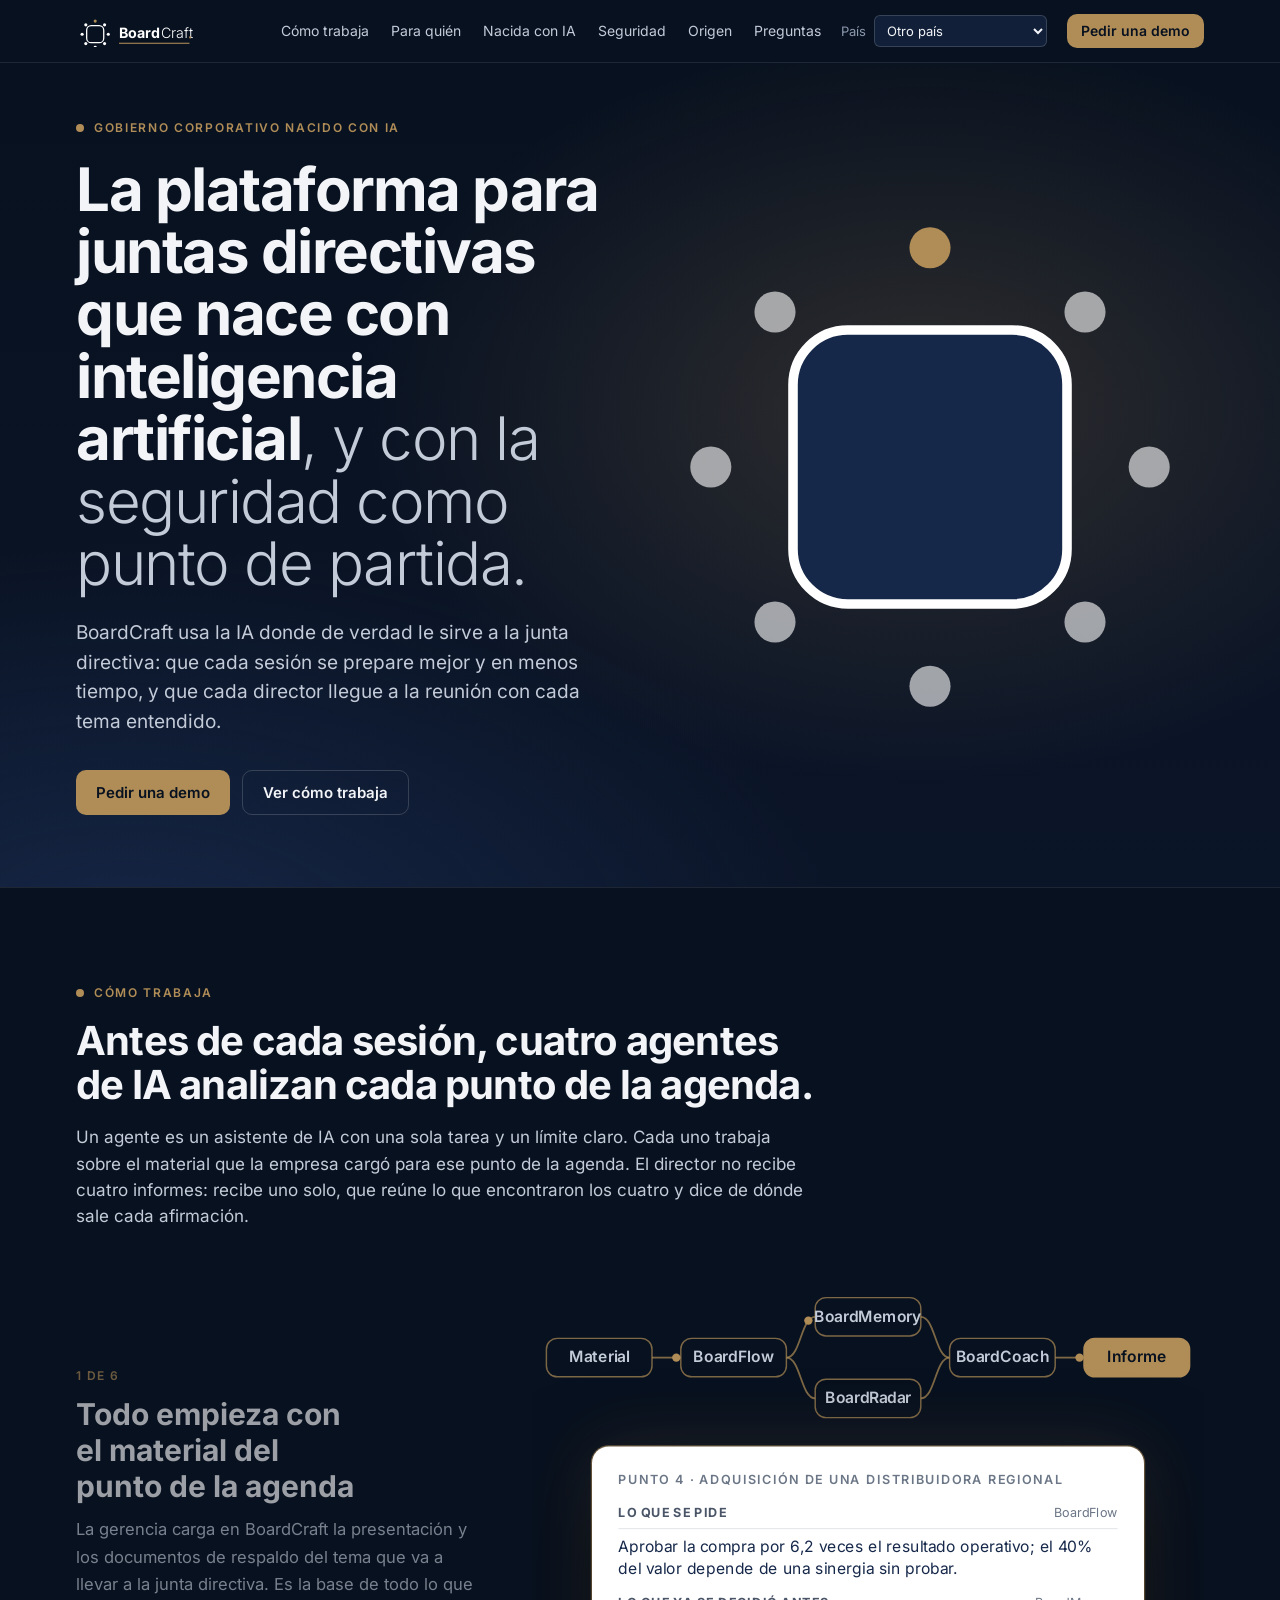
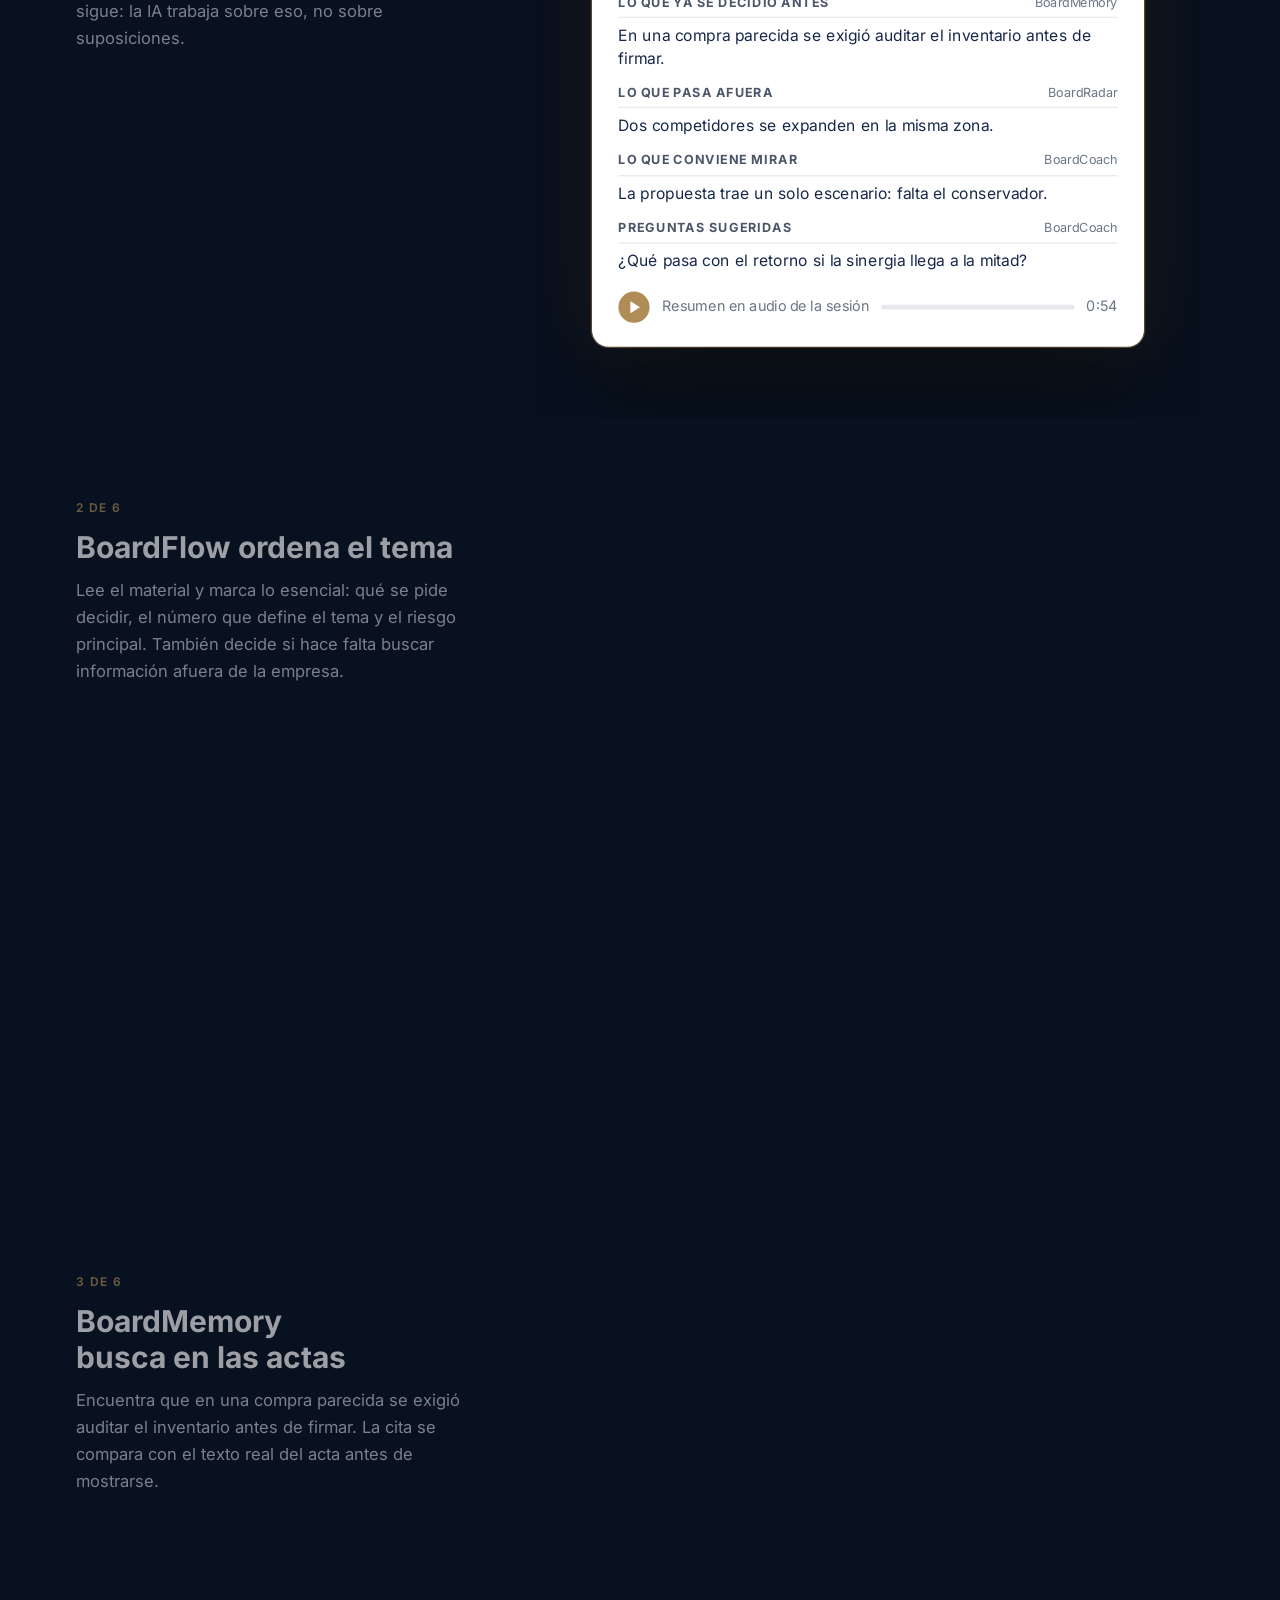
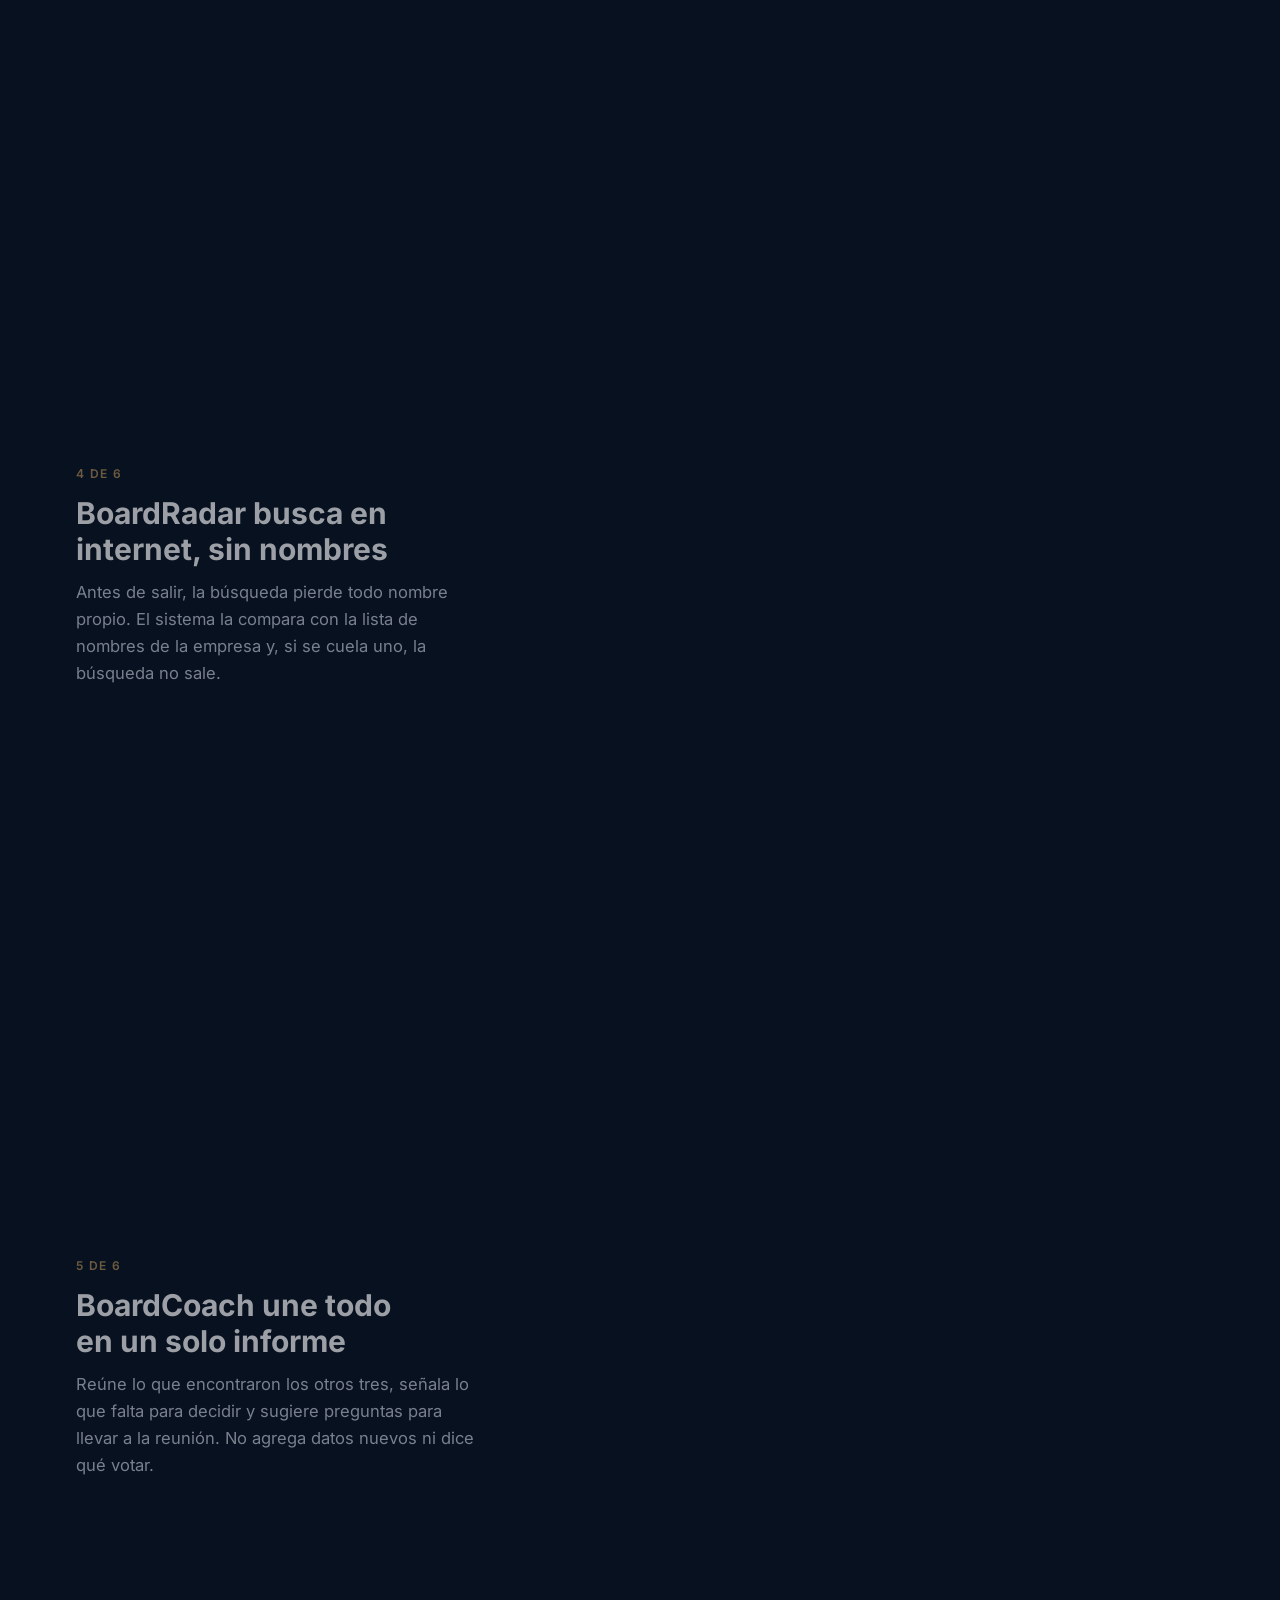
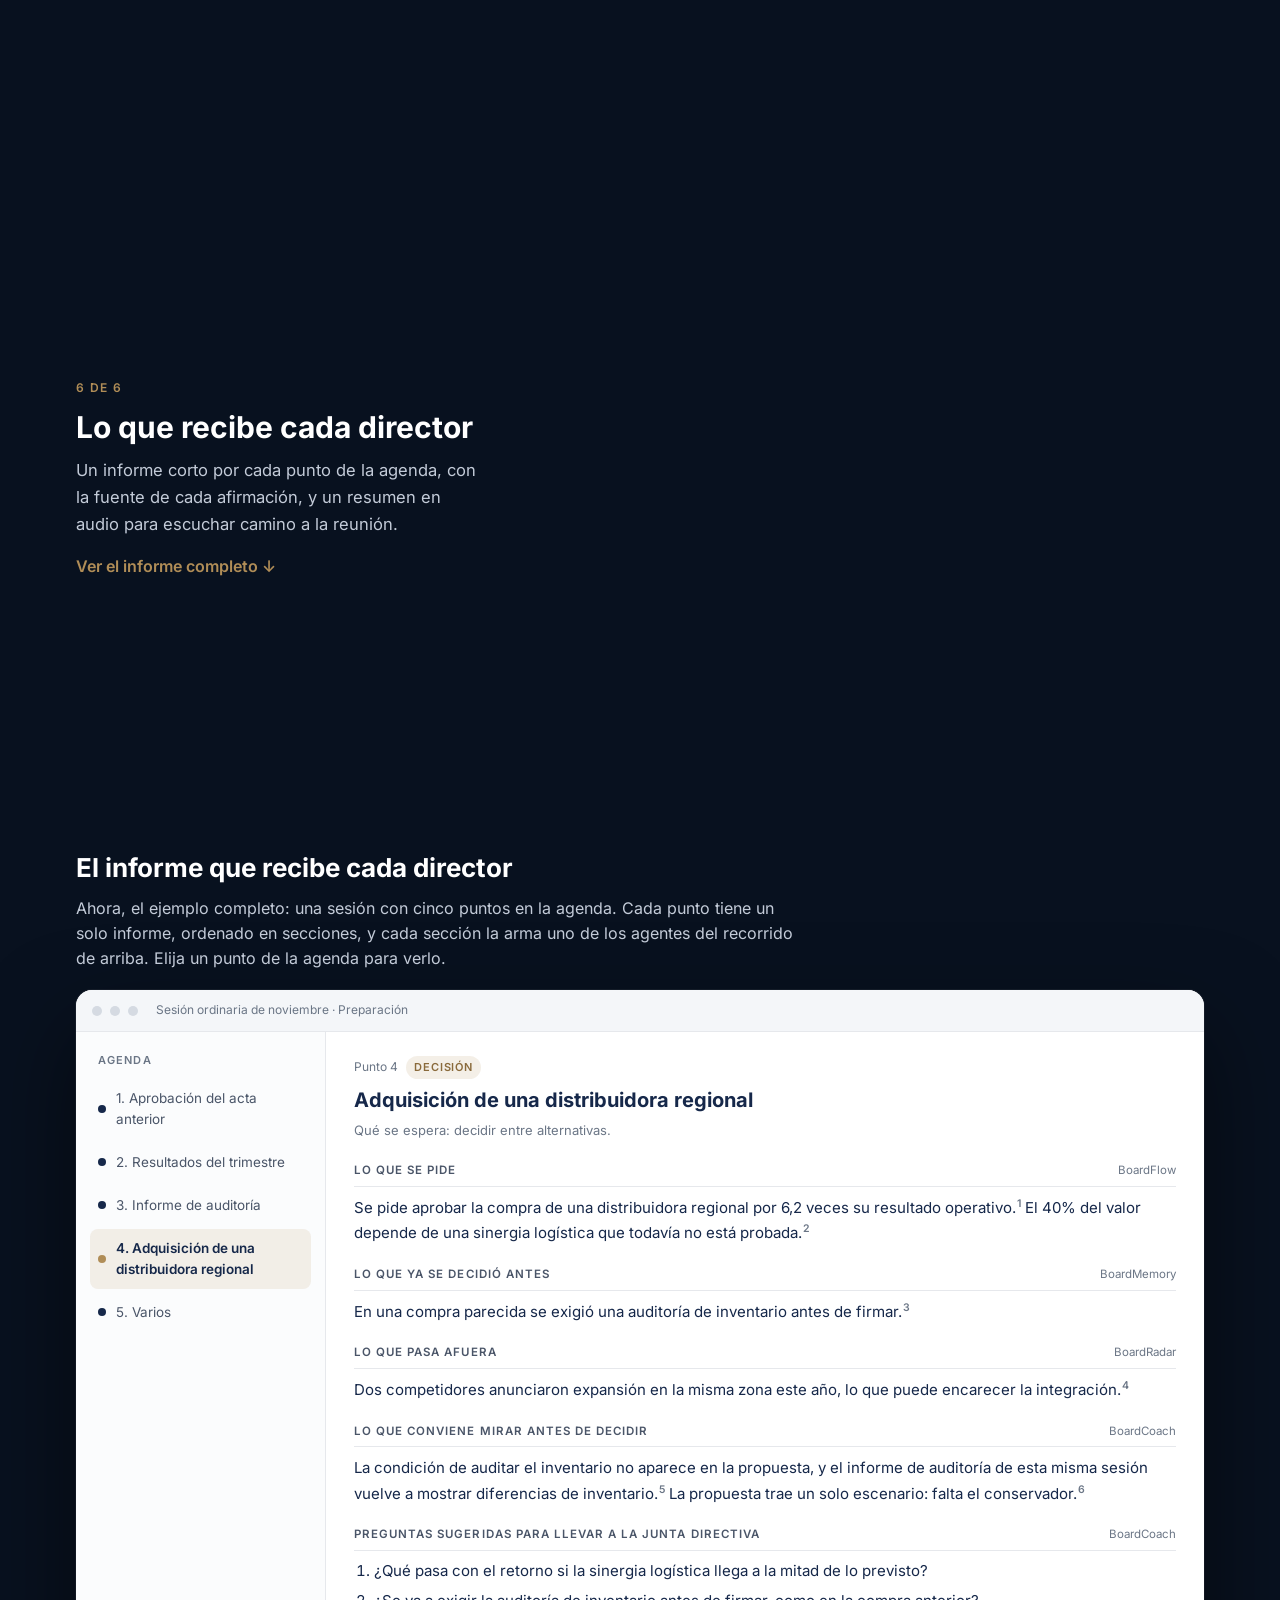
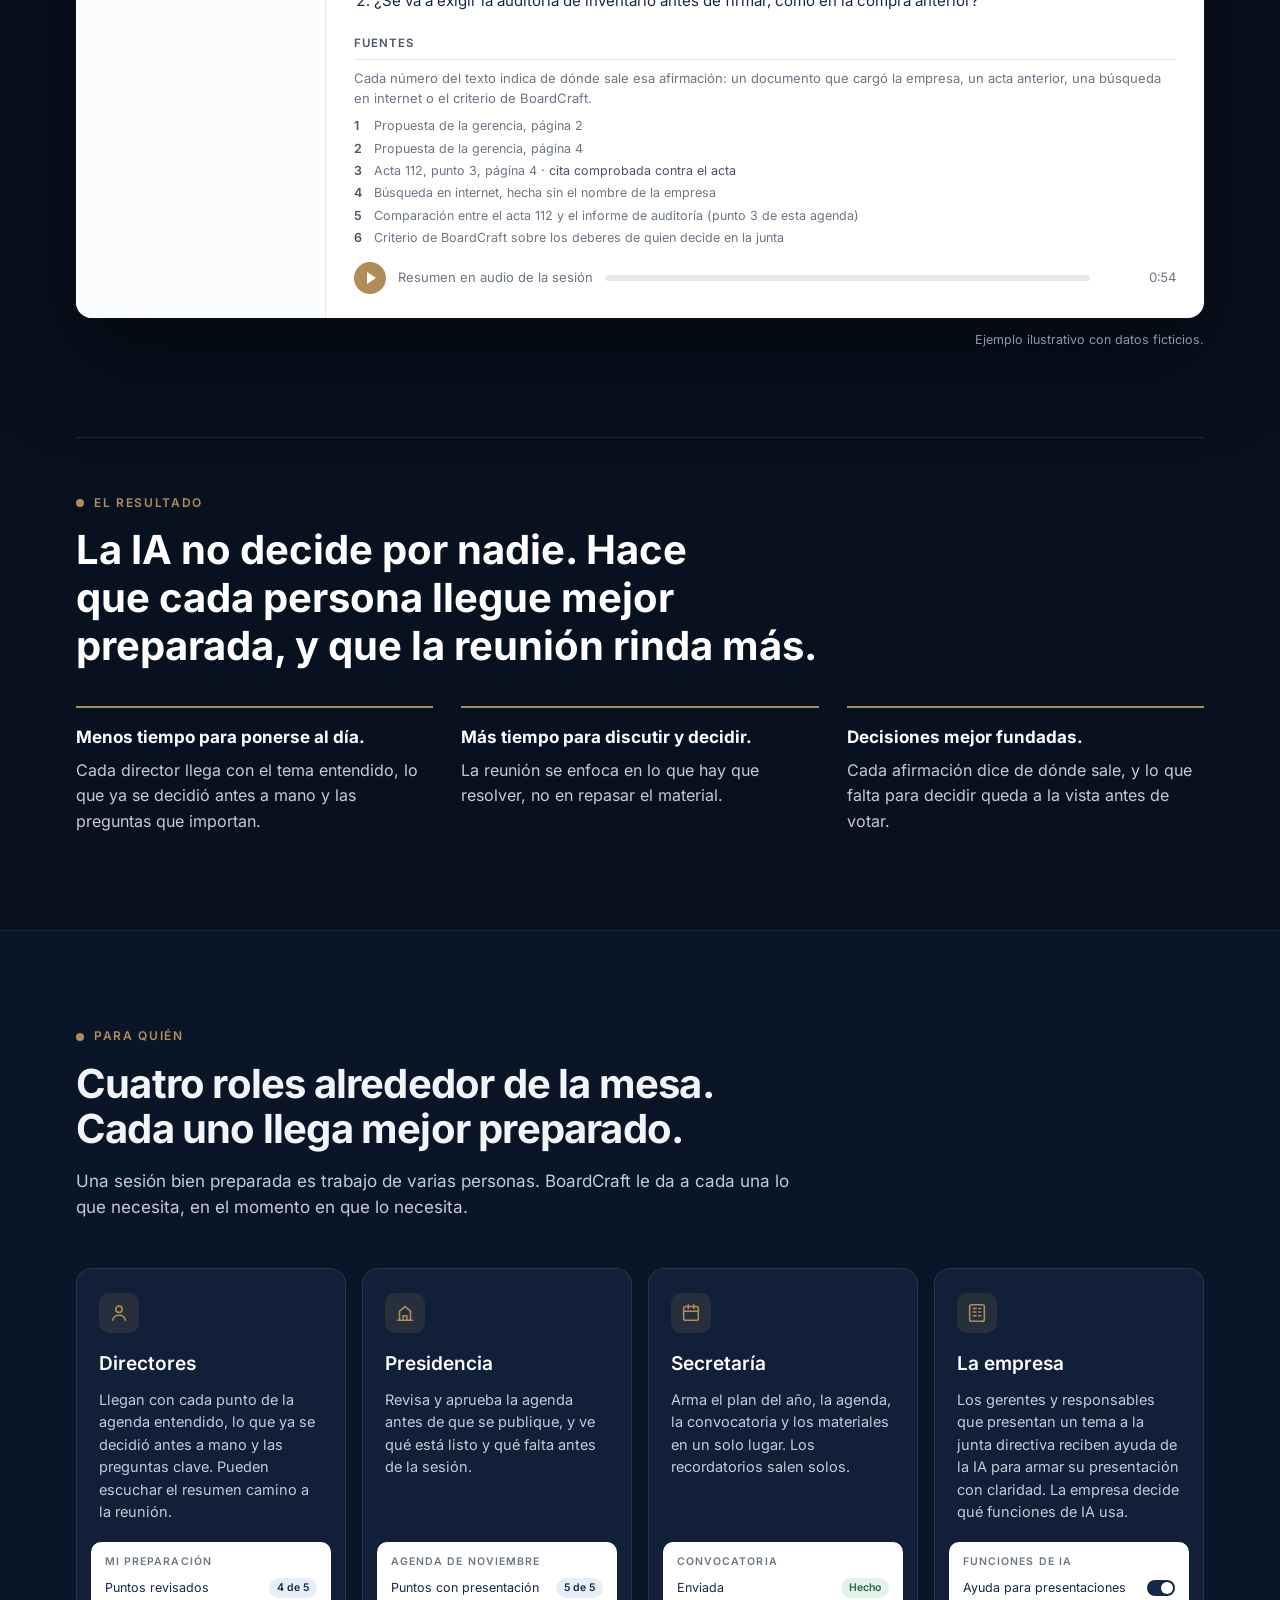
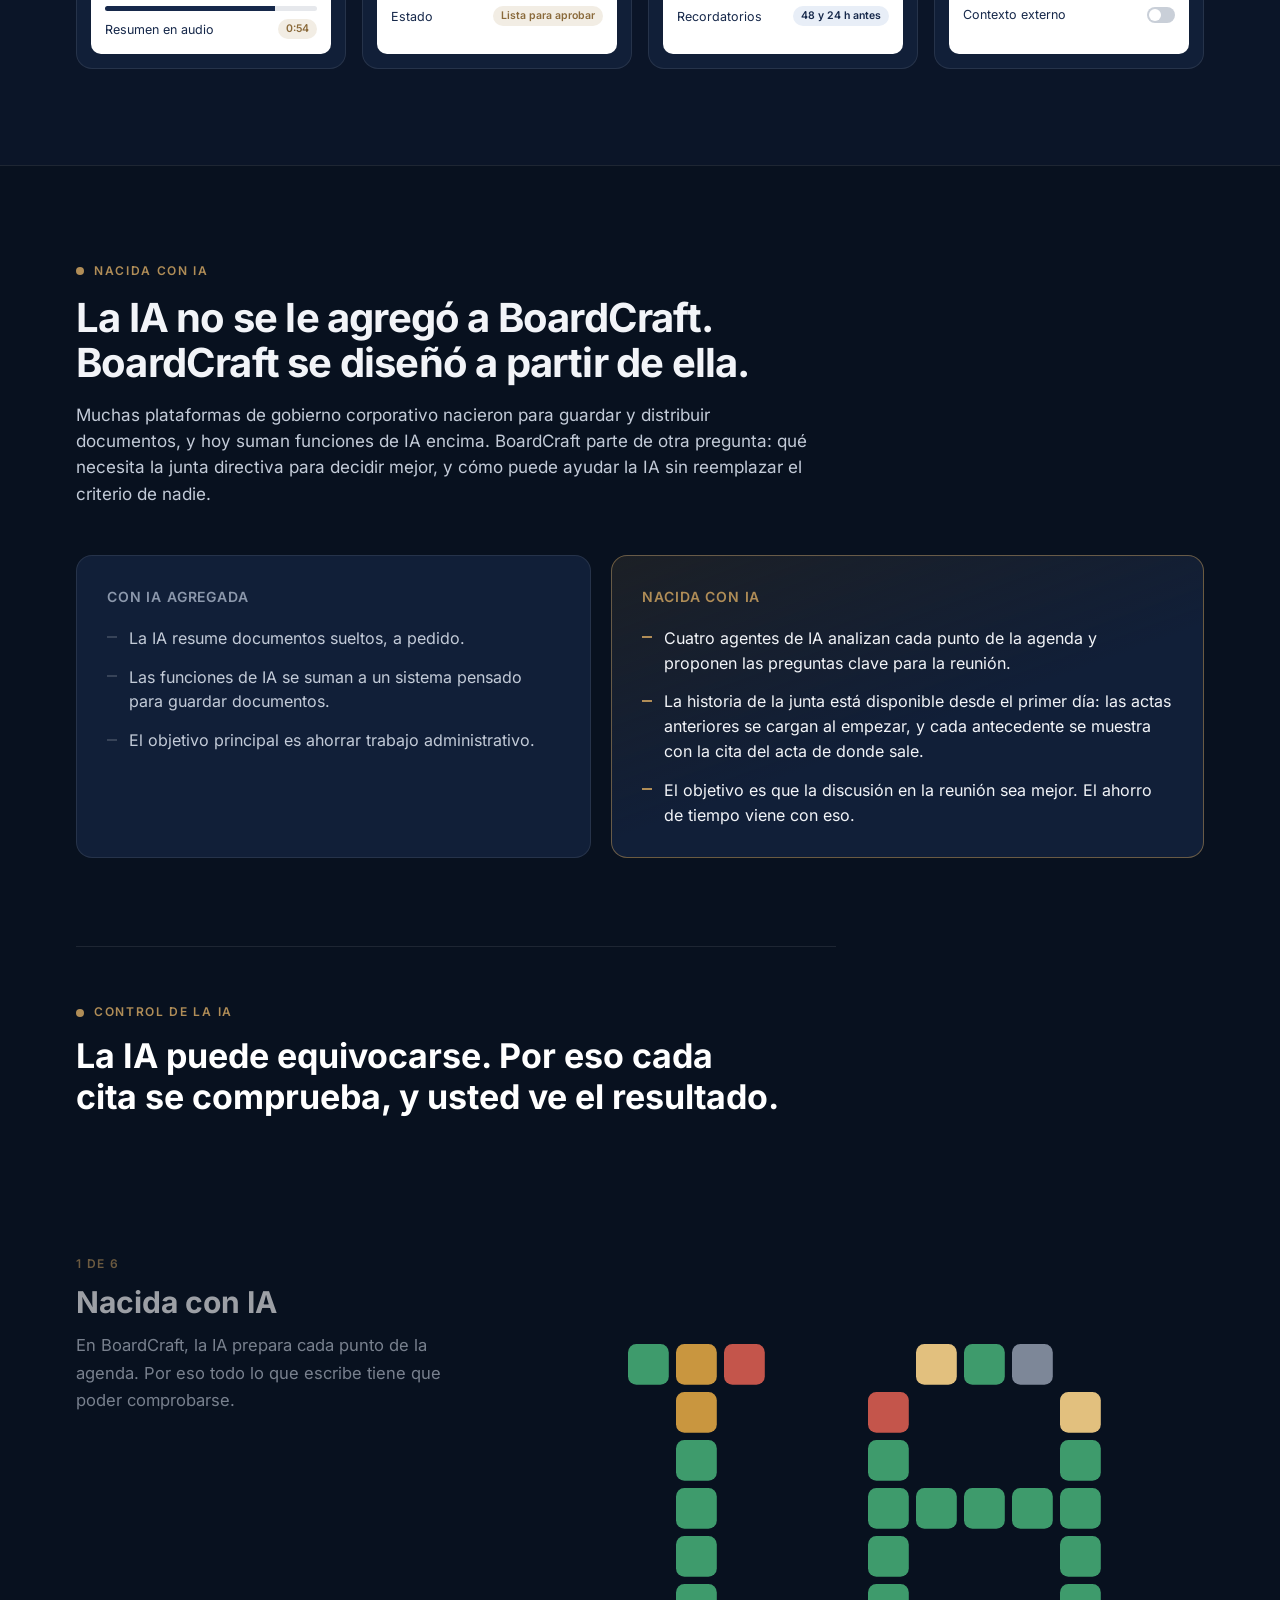
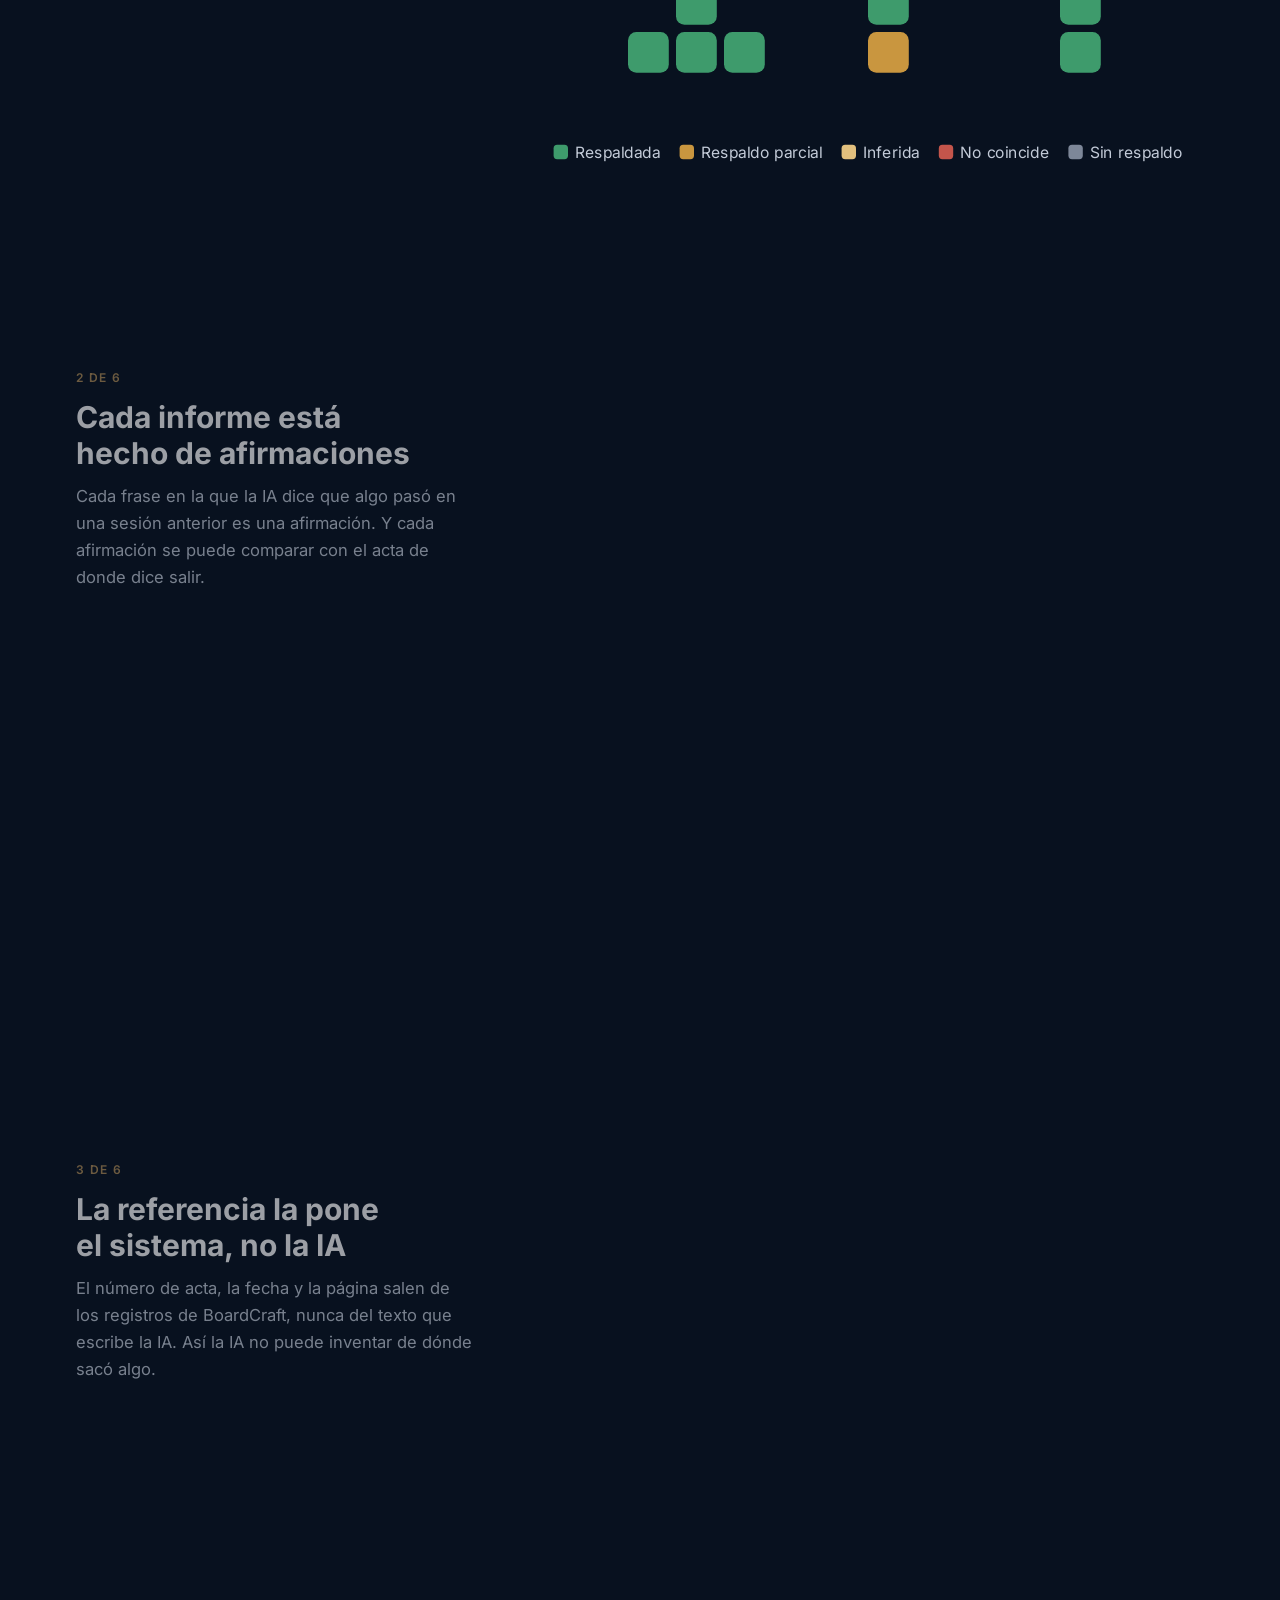
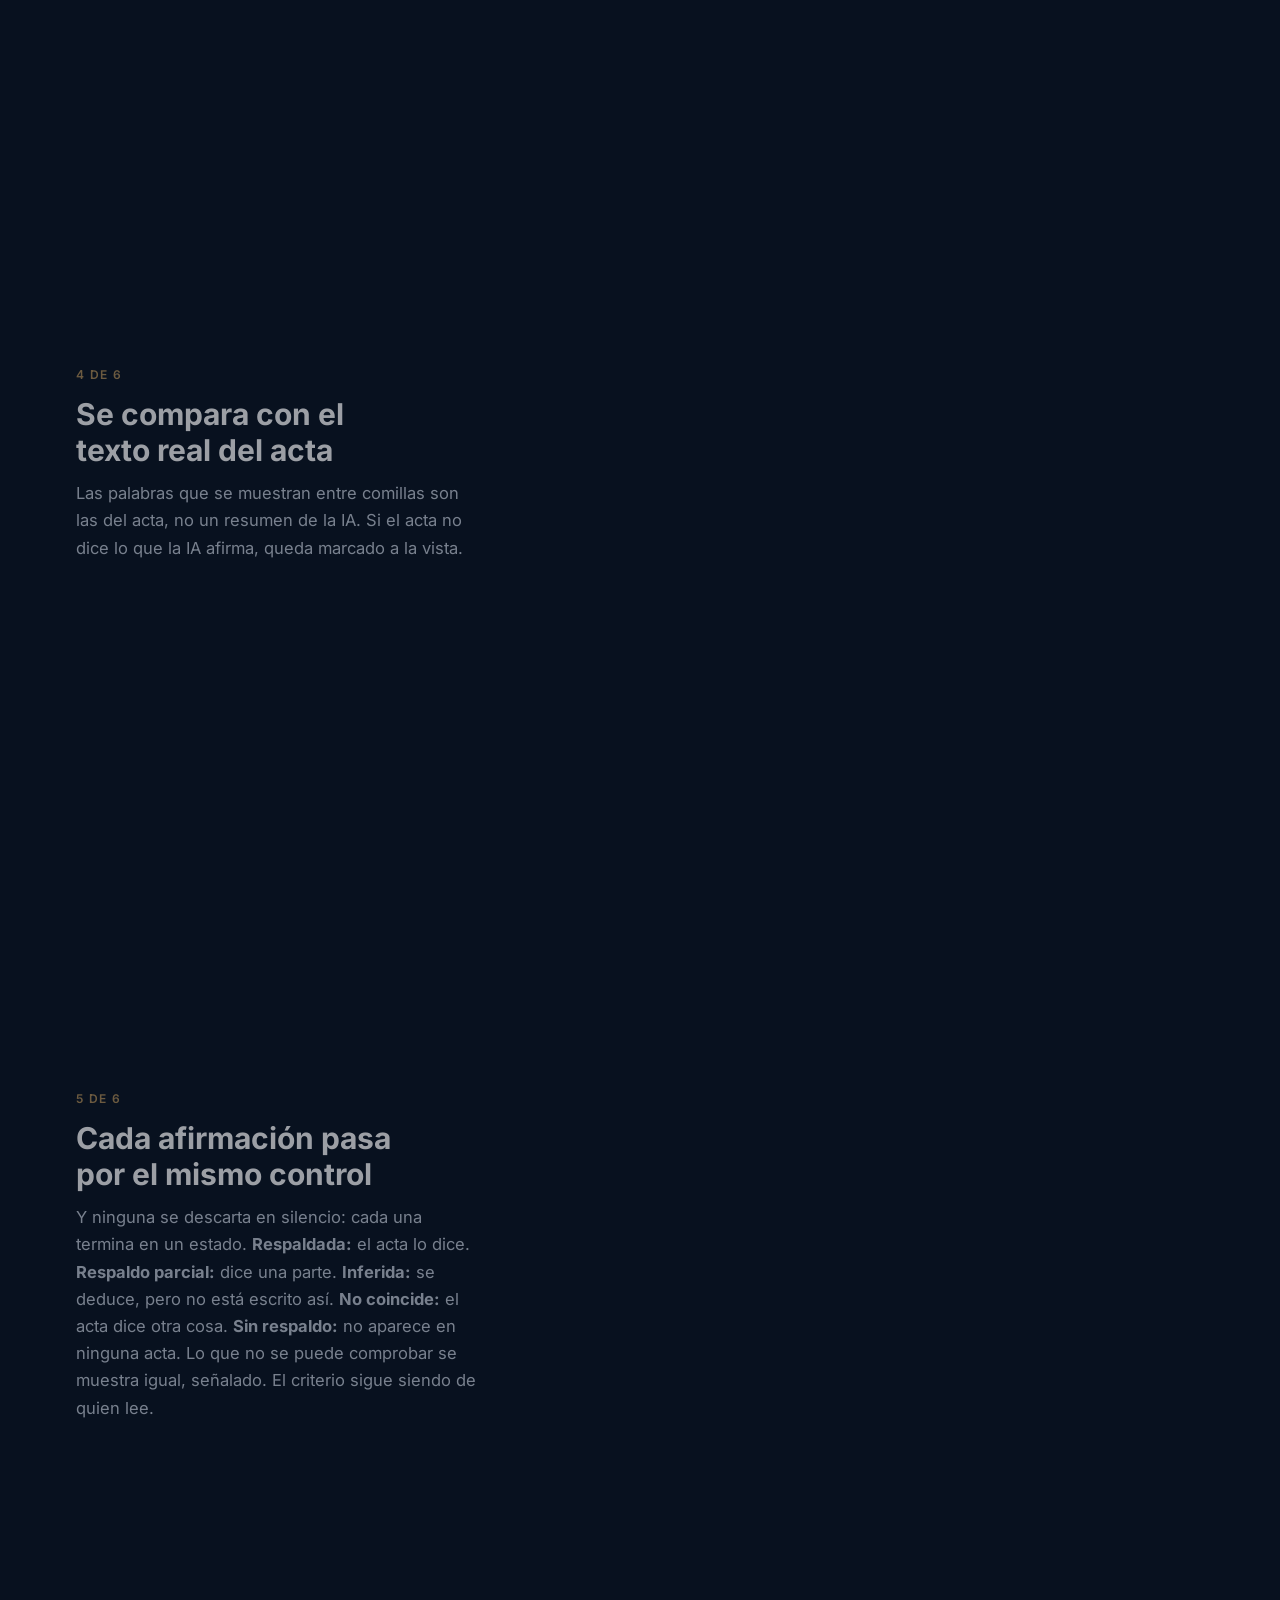
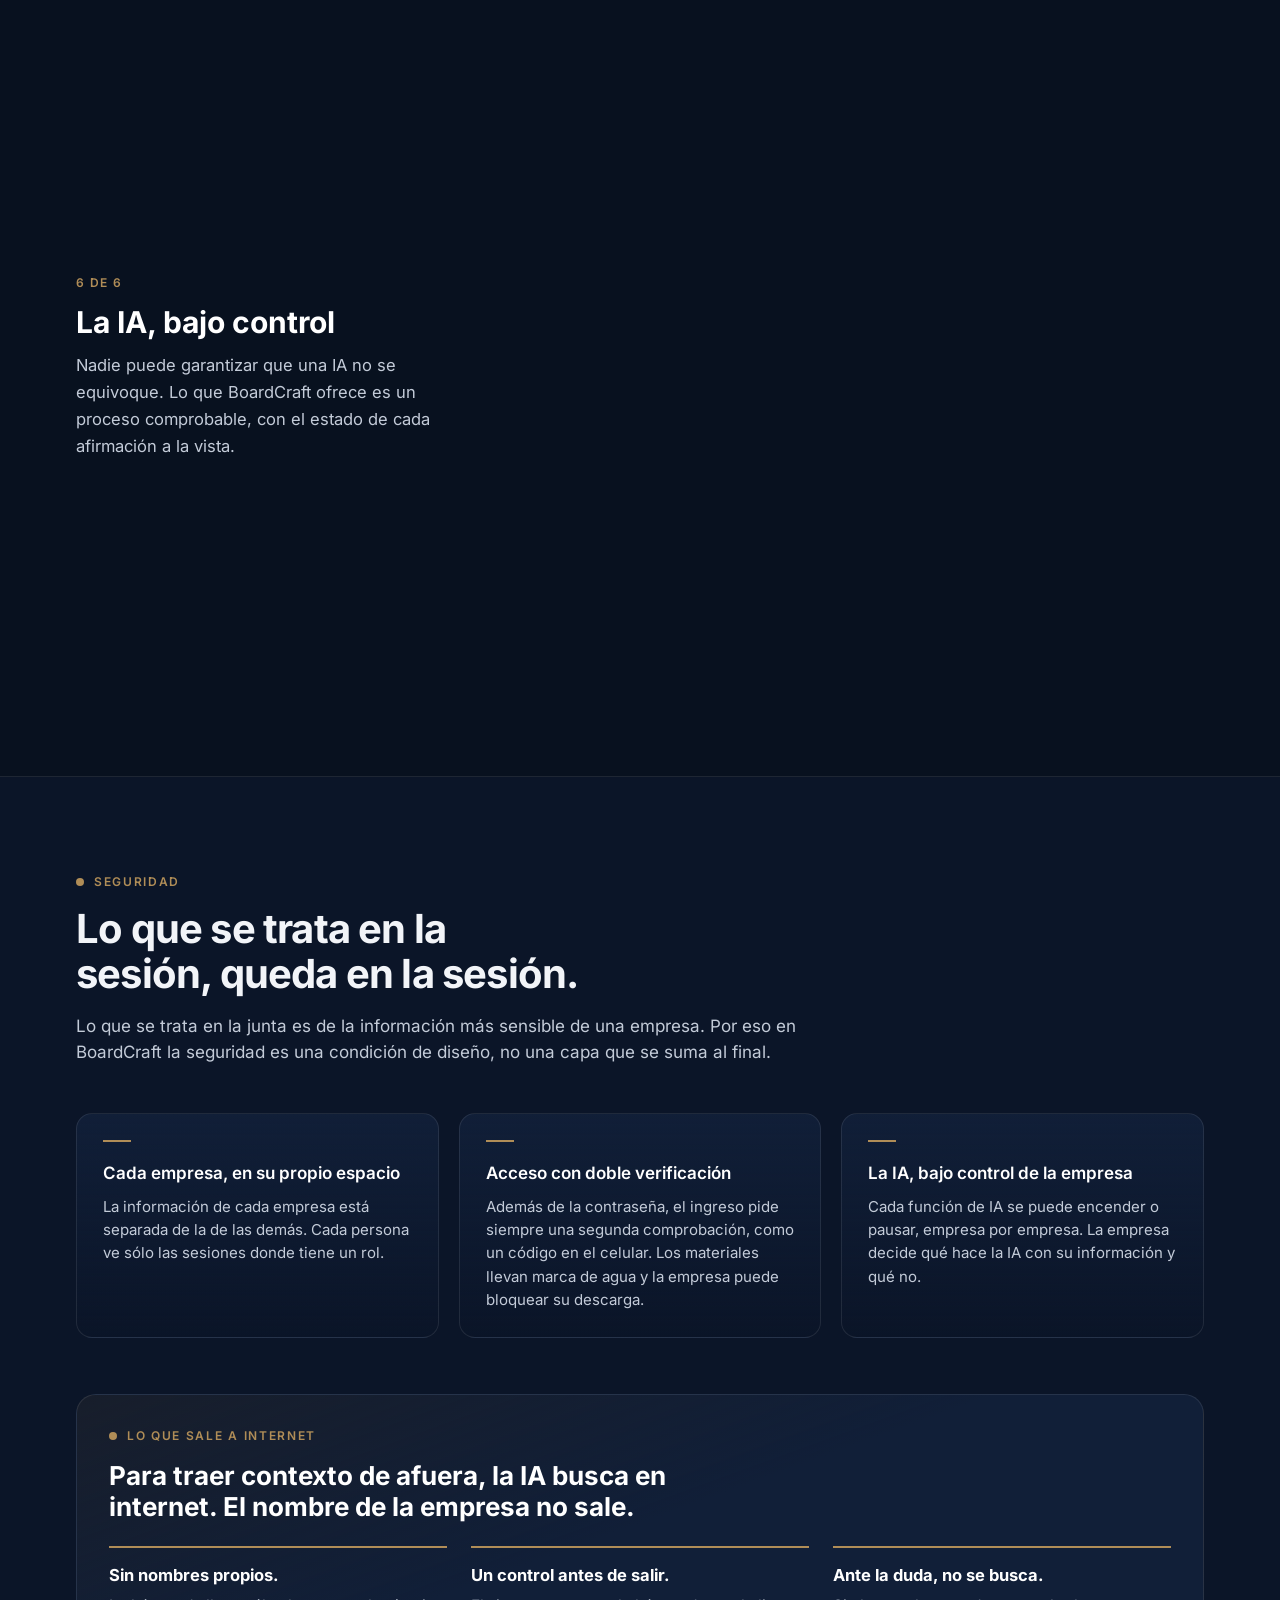
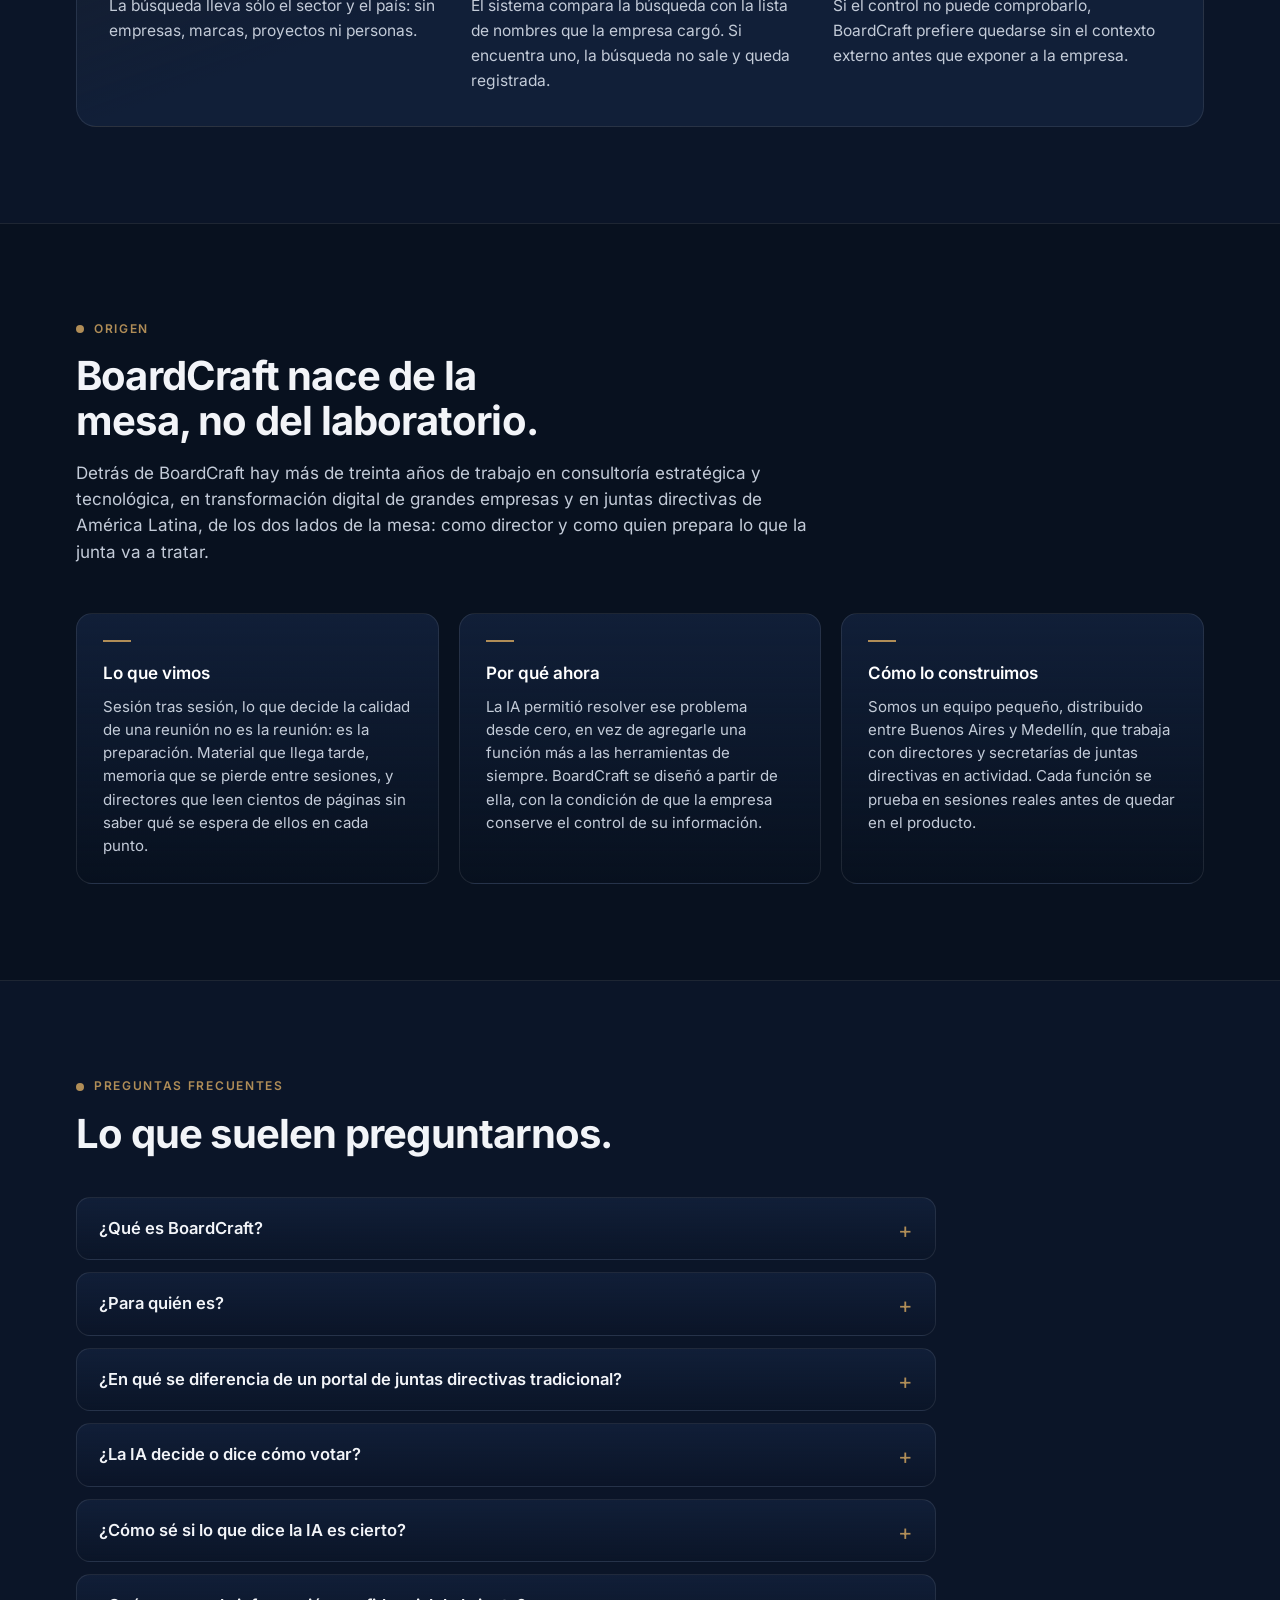
==== commit bd8b75ff: "Add files via upload" ====
--- a/index.html
+++ b/index.html
@@ -28,7 +28,7 @@
    "name": "BoardCraft",
    "url": "https://getboardcraft.com/",
    "logo": "https://getboardcraft.com/favicon.svg",
-   "email": "gabriel@getboardcraft.com",
+   "email": "hola@getboardcraft.com",
    "description": "Plataforma de gobierno corporativo para juntas directivas, directorios y consejos de administración, diseñada a partir de la inteligencia artificial.",
    "slogan": "Where governance meets intelligence."
   },
@@ -676,6 +676,32 @@
 .copiar{font:600 13px/1 var(--font);padding:9px 12px;border-radius:8px;border:1px solid var(--edge-2);background:transparent;color:#fff;cursor:pointer}
 .copiar:hover{background:rgba(255,255,255,.08)}
 .contacto small{display:block;color:var(--muted);font-size:13px;margin-top:12px}
+
+/* Pedir una demo: correo o formulario (v9) */
+.o-sep{display:flex;align-items:center;gap:12px;margin:22px 0 4px;color:var(--muted);font-size:12px;letter-spacing:.08em;text-transform:uppercase}
+.o-sep::before,.o-sep::after{content:"";flex:1;height:1px;background:var(--edge-2)}
+.demo-form{margin-top:10px}
+.demo-form .df-par{display:grid;grid-template-columns:1fr 1fr;gap:0 12px}
+.demo-form .df-row{margin-top:12px;min-width:0}
+.demo-form .wf-label{display:block;font-size:13px;font-weight:600;color:var(--fg-2);margin-bottom:6px}
+.demo-form .opc{font-weight:400;color:var(--muted)}
+.demo-form .wf-field-input{width:100%;font:400 15px/1.4 var(--font);color:#fff;background:rgba(255,255,255,.06);border:1px solid var(--edge-2);border-radius:9px;padding:10px 12px;outline:none;box-sizing:border-box}
+.demo-form textarea.wf-field-input{resize:vertical;min-height:76px}
+.demo-form .wf-field-input:focus{border-color:var(--gold);box-shadow:0 0 0 3px var(--gold-glow)}
+.demo-form .wf-field-error-active .wf-field-input{border-color:#E07A6B}
+.demo-form .wf-error-parent-ele{margin-top:6px;font-size:12.5px;color:#F0A196}
+.demo-form .wf-error-view-more{margin-left:6px;text-decoration:underline;cursor:pointer}
+.demo-form .g-recaptcha{min-height:78px}
+.demo-form .df-espera{display:block;font-size:12.5px;color:var(--muted);padding-top:8px}
+.demo-form .df-check{display:flex;gap:10px;align-items:flex-start}
+.demo-form .df-check input{margin-top:3px;width:16px;height:16px;accent-color:var(--gold);flex:none}
+.demo-form .df-check label{font-size:12.5px;line-height:1.5;color:var(--muted)}
+.demo-form .btn{margin-top:16px;border:0;cursor:pointer}
+.demo-form .btn:disabled{opacity:.6;cursor:default}
+.demo-form .df-pie{display:block;color:var(--muted);font-size:12px;margin-top:10px}
+.df-respuesta{width:100%;min-height:150px;border:0;border-radius:12px;background:#fff;margin-top:12px}
+.df-nota{font-size:12.5px;color:var(--muted);margin-top:8px}
+@media (max-width:520px){.demo-form .df-par{grid-template-columns:1fr}}
 footer{background:var(--deep);border-top:1px solid var(--edge)}
 footer .wrap{padding-block:28px;display:flex;justify-content:space-between;gap:16px;flex-wrap:wrap;font-size:13px;color:var(--muted)}
 footer em{font-style:normal;color:var(--gold-hi)}
@@ -1103,10 +1129,62 @@
       <div class="contacto">
         <div class="k">Pedir una demo</div>
         <div class="mail-row">
-          <span class="mail" id="mail">gabriel@getboardcraft.com</span>
+          <span class="mail" id="mail">hola@getboardcraft.com</span>
           <button class="copiar" id="copiar" type="button">Copiar</button>
         </div>
         <small id="copiado" aria-live="polite">Escríbanos y coordinamos el horario.</small>
+        <div class="o-sep"><span>o déjenos sus datos</span></div>
+        <iframe id='hidden7707958000000643600Frame' name='hidden7707958000000643600Frame' title="Respuesta del formulario" style='display: none;' class='df-respuesta'></iframe>
+        <p id="demo-respuesta-nota" class="df-nota" hidden>Si ve un mensaje de error en el recuadro, escríbanos al correo de arriba.</p>
+        <div id='BiginWebToRecordFormParent7707958000000643600' class="demo-form">
+          <form id='BiginWebToRecordForm7707958000000643600' name='BiginWebToRecordForm7707958000000643600' method='POST' enctype='multipart/form-data' target='hidden7707958000000643600Frame' accept-charset='UTF-8' onsubmit='return bcEnviarDemo(event)' novalidate>
+            <input type='text' style='display:none;' name='xnQsjsdp' value='aa965cf7cf087b306fc1c4cf8e6ada0a377cf23d72a637493e01f42c8b78071b'/>
+            <input type='hidden' name='zc_gad' id='zc_gad' value=''/>
+            <input type='text' style='display:none;' name='xmIwtLD' value='afc0f2e400096ae81a1221e9db3cbcacbedf586507f693fd1c512e2825dc92087b39c858cbeda08fc9bc891d61ef58ae'/>
+            <input type='text' style='display:none;' name='actionType' value='Q29udGFjdHM='/>
+            <input type='hidden' name='rmsg' id='rmsg' value='true'/>
+            <input type='text' style='display:none;' name='returnURL' value='null' />
+            <div class="df-par">
+            <div class="df-row">
+              <label class="wf-label" for="f-First-Name">Nombre</label>
+              <div class="wf-field wf-field-mandatory"><div class="wf-field-inner"><input id='f-First-Name' name='First Name' maxlength='40' type='text' value='' class='wf-field-item wf-field-input' oninput='removeError(this)' autocomplete='given-name'/></div></div>
+            </div>
+            <div class="df-row">
+              <label class="wf-label" for="f-Last-Name">Apellido</label>
+              <div class="wf-field wf-field-mandatory"><div class="wf-field-inner"><input id='f-Last-Name' name='Last Name' maxlength='80' type='text' value='' class='wf-field-item wf-field-input' oninput='removeError(this)' autocomplete='family-name'/></div></div>
+            </div>
+            </div>
+            <div class="df-row">
+              <label class="wf-label" for="f-Email">Correo electrónico</label>
+              <div class="wf-field wf-field-mandatory"><div class="wf-field-inner"><input id='f-Email' name='Email' maxlength='100' type='text' value='' class='wf-field-item wf-field-input' oninput='removeError(this)' fvalidate='true' ftype='email' autocomplete='email' inputmode='email'/></div></div>
+            </div>
+            <div class="df-par">
+            <div class="df-row">
+              <label class="wf-label" for="f-Accounts-Account-Name">Empresa</label>
+              <div class="wf-field wf-field-mandatory"><div class="wf-field-inner"><input id='f-Accounts-Account-Name' name='Accounts.Account Name' maxlength='200' type='text' value='' class='wf-field-item wf-field-input' oninput='removeError(this)' autocomplete='organization'/></div></div>
+            </div>
+            <div class="df-row">
+              <label class="wf-label" for="f-Mailing-Country">País <span class="opc">(opcional)</span></label>
+              <div class="wf-field"><div class="wf-field-inner"><input id='f-Mailing-Country' name='Mailing Country' maxlength='100' type='text' value='' class='wf-field-item wf-field-input' oninput='removeError(this)' autocomplete='country-name'/></div></div>
+            </div>
+            </div>
+            <div class="df-row">
+              <label class="wf-label" for="f-Description">Mensaje <span class="opc">(opcional)</span></label>
+              <div class="wf-field"><div class="wf-field-inner"><textarea id='f-Description' name='Description' maxlength='32000' rows='3' class='wf-field-item wf-field-input' oninput='removeError(this)'></textarea></div></div>
+            </div>
+            <div class="df-row">
+              <div class="wf-field"><div class="wf-field-inner"><div class='g-recaptcha' data-sitekey='6LcDfjUuAAAAAD8pXFkFqqWlCoM5iw1c1olcVsj9' data-theme='dark' data-callback='rccallback7707958000000643600' data-expired-callback='rcexpcallback7707958000000643600' captcha-verified='false' id='recap7707958000000643600'><span class="df-espera">La casilla «No soy un robot» aparece al empezar a completar el formulario.</span></div></div></div>
+            </div>
+            <div class="df-row">
+              <div class="wf-field"><div class="wf-field-inner df-check">
+                <input class='wf-field-item' type='checkbox' id='privacycheck7707958000000643600' name='privacyTool' autocomplete='off' onclick='disablePrivacyError7707958000000643600()'/>
+                <label for='privacycheck7707958000000643600'>Autorizo a BoardCraft a usar estos datos sólo para responder mi pedido de demo y contactarme. Este formulario usa Google reCAPTCHA para frenar envíos automáticos.</label>
+              </div></div>
+            </div>
+            <button id='formsubmit' type='submit' class='btn'>Enviar pedido</button>
+            <small class="df-pie">Lo contactaremos a la brevedad. Formulario provisto por Bigin (Zoho).</small>
+          </form>
+        </div>
       </div>
     </div>
   </section>
@@ -1115,13 +1193,14 @@
     <div class="wrap">
       <h2>Privacidad de este sitio</h2>
       <ul>
-        <li>Este sitio no usa cookies, ni herramientas de medición de visitas, ni publicidad.</li>
-        <li>No tiene formularios. Si nos escribe al correo de contacto, usamos su mensaje sólo para responderle.</li>
+        <li>Este sitio no usa cookies propias, ni herramientas de medición de visitas, ni publicidad.</li>
+        <li>Si nos escribe al correo de contacto, usamos su mensaje sólo para responderle.</li>
+        <li>Tiene un solo formulario, para pedir una demo. Lo que escriba ahí se guarda en Bigin, el sistema de Zoho con el que BoardCraft hace el seguimiento de sus contactos comerciales, y lo usamos sólo para responderle. Para frenar envíos automáticos, el formulario usa Google reCAPTCHA, que puede usar cookies propias para esa comprobación. Esos dos servicios se cargan recién cuando usted empieza a completar el formulario.</li>
         <li>El país se deduce del huso horario de su dispositivo, dentro de su navegador, y no se envía a ningún servidor. Si usted elige un país, su navegador lo recuerda para la próxima visita.</li>
-        <li>La tipografía y el audio están dentro del propio sitio: su visita no consulta a servicios de terceros.</li>
+        <li>La tipografía y el audio están dentro del propio sitio: si no usa el formulario, su visita no consulta a servicios de terceros.</li>
         <li>El servicio que aloja el sitio puede registrar datos técnicos de la visita, como la dirección IP, por razones de seguridad.</li>
       </ul>
-      <p>Este aviso se refiere al sitio web. El tratamiento de la información dentro de la aplicación BoardCraft se rige por el acuerdo que se firma con cada empresa cliente. Actualizado el 19 de octubre de 2026.</p>
+      <p>Este aviso se refiere al sitio web. El tratamiento de la información dentro de la aplicación BoardCraft se rige por el acuerdo que se firma con cada empresa cliente. Actualizado el 27 de noviembre de 2026.</p>
     </div>
   </section>
 </main>
@@ -1393,5 +1472,229 @@
   pinta();
 })();
 </script>
+<script>
+/* Formulario de pedido de demo (Bigin). Google reCAPTCHA y el código de Bigin se cargan
+   recién cuando la persona empieza a usar el formulario: antes, la visita no consulta a terceros. */
+var mndFields7707958000000643600=new Array('First Name','Last Name','Email','Accounts.Account Name');
+ 	  var fldLangVal7707958000000643600=new Array('Nombre','Apellido','Correo electrónico','Empresa');
+ 	 var wfInnerWidth = window.innerWidth;
+ 	 if(wfInnerWidth <= 768){
+ 	 	 document.forms['BiginWebToRecordForm7707958000000643600'].setAttribute('data-ux-form-alignment', 'top');
+ 	 }
+ 	function removeError(fieldObj) {
+ 	 	var parentElement = fieldObj.closest('.wf-field'),
+ 	 	 	childEle = parentElement.getElementsByClassName('wf-error-parent-ele')[0];
+ 	 	if(childEle) {
+ 	 	 	parentElement.classList.remove('wf-field-error-active');
+ 	 	 	parentElement.removeChild(parentElement.getElementsByClassName('wf-error-parent-ele')[0]);
+ 	 	}
+ 	}
+ 	function setError(fieldObj, label) {
+ 	 	var parentElement = fieldObj.closest('.wf-field'),
+ 	 		childEle = parentElement.getElementsByClassName('wf-error-parent-ele')[0];
+ 	 	if(!childEle) {
+ 	 	 	var errorParentEle = document.createElement('DIV'),
+ 	 	 	spanEle = document.createElement('SPAN'),
+ 	 	 	viewMoreEle = document.createElement('SPAN');
+ 	 	 	spanEle.setAttribute('class', 'wf-field-error wf-field-error-long');
+ 	 	 	spanEle.innerHTML = label;
+ 	 	 	errorParentEle.classList.add('wf-error-parent-ele');
+ 	 	 	errorParentEle.appendChild(spanEle);
+ 	 	 	parentElement.append(errorParentEle);
+ 	 	 	parentElement.classList.add('wf-field-error-active');
+ 	 	 	if(spanEle.scrollWidth > parentElement.offsetWidth) {
+ 	 	 	 	viewMoreEle.innerHTML = 'Ver más';
+ 	 	 	 	viewMoreEle.classList.add('wf-error-view-more');
+ 	 	 	 	errorParentEle.append(viewMoreEle);
+ 	 	 	 	viewMoreEle.addEventListener('click', function() {
+ 	 	 	 	errorParentEle.removeChild(viewMoreEle);
+ 	 	 	 	spanEle.classList.remove('wf-field-error-long');
+ 	 	 	 	});
+ 	 	 	} else {
+ 	 	 	 	spanEle.classList.remove('wf-field-error-long')
+ 	 	 	}
+ 	 	}
+ 	}
+ 	function validateFields7707958000000643600() {
+ 	 	var isReturn = true;
+ 	 	var form = document.forms['BiginWebToRecordForm7707958000000643600'];
+ 	 	var validateFld = form.querySelectorAll('[fvalidate=true]');
+ 	 	var i;
+ 	 	for (i = 0; i < validateFld.length; i++)
+ 	 	{
+ 	 	 	var validateFldVal = validateFld[i].value;
+ 	 	 	var fType = validateFld[i].getAttribute('ftype');
+ 	 	 	if(validateFldVal !== '' || (validateFldVal === '' && fType.indexOf('date') !== -1)) {
+ 	 	 	 	var wfLabel = validateFld[i].parentElement.parentElement.parentElement.getElementsByClassName('wf-label')[0];
+ 	 	 	 	var fLabel = wfLabel ? wfLabel.innerHTML: '';
+ 	 	 	 	switch(validateFld[i].getAttribute('ftype')) {
+ 	 	 	 	case 'string_rest_number':
+ 	 	 	 	case 'string':
+ 	 	 	 	 	var isError = false,
+ 	 	 	 	 	errorKey = 'Sólo se admiten letras.';
+ 	 	 	 	 	if(validateFld[i].getAttribute('ftype') === 'string_rest_number' && validateFldVal.match((/\d/g)) !== null) {	
+ 	 	 	 	 	 	isError = true;
+ 	 	 	 	 	}else if(validateFld[i].hasAttribute('fmin')){
+ 	 	 	 	 	 	if(validateFldVal.length < parseInt(validateFld[i].getAttribute('fmin'))) {
+ 	 	 	 	 	 	 	errorKey = 'Your input must be at least ' +validateFld[i].getAttribute('fmin') + ' character(s).';
+ 	 	 	 	 	 	 	isError = true;
+ 	 	 	 	 	 	} else if(validateFldVal.length > parseInt(validateFld[i].getAttribute('fmax'))) {
+ 	 	 	 	 	 	 	errorKey = 'Your input should not exceed ' +validateFld[i].getAttribute('fmax') + ' character(s).';
+ 	 	 	 	 	 	 	isError = true;
+ 	 	 	 	 	 	}
+ 	 	 	 	 	}
+ 	 	 	 	 	if(isError){
+ 	 	 	 	 	 	setError(validateFld[i], errorKey);
+ 	 	 	 	 	 	isReturn = false;
+ 	 	 	 	 	}
+ 	 	 	 	 	break;
+ 	 	 	 	case 'email':
+ 	 	 	 	 	if(validateFldVal.match(/^([A-Za-z0-9-._%'+/]+@[A-Za-z0-9.-]+.[a-zA-Z]{2,22})$/) === null) {
+ 	 	 	 	 	 	setError(validateFld[i], 'Revise el campo ' + fLabel);
+ 	 	 	 	 	 	isReturn = false;
+ 	 	 	 	 	}
+ 	 	 	 	 	break;
+ 	 	 	 	case 'number':
+ 	 	 	 	case 'double':
+ 	 	 	 	 	var isError = false,
+ 	 	 	 	 	errorKey = 'Revise el campo ' + fLabel;
+ 	 	 	 	 	if((validateFld[i].getAttribute('ftype') === 'number' && validateFldVal.match(/^[0-9]+$/) === null)
+ 	 	 	 	 			|| (validateFld[i].getAttribute('ftype') === 'double' && validateFldVal.match(/^[0-9]*(\.[0-9]{0,2})?$/) === null)) {
+ 	 	 	 	 	 	isError = true;
+ 	 	 	 	 	}else if(validateFld[i].hasAttribute('fmin')){
+ 	 	 	 	 	 	if(validateFldVal < parseInt(validateFld[i].getAttribute('fmin'))) {
+ 	 	 	 	 	 	 	errorKey = 'Enter a number greater than or equal to ' +validateFld[i].getAttribute('fmin');
+ 	 	 	 	 	 	 	isError = true;
+ 	 	 	 	 	 	} else if(validateFldVal > parseInt(validateFld[i].getAttribute('fmax'))) {
+ 	 	 	 	 	 	 	errorKey = 'Enter a number less than or equal to ' +validateFld[i].getAttribute('fmax');
+ 	 	 	 	 	 	 	isError = true;
+ 	 	 	 	 	 	}
+ 	 	 	 	 	}
+ 	 	 	 	 	if(isError){
+ 	 	 	 	 	 	setError(validateFld[i], errorKey);
+ 	 	 	 	 	 	isReturn = false;
+ 	 	 	 	 	}
+ 	 	 	 	 	break;
+ 	 	 	 	 }
+ 	 	 	}
+ 	 	}
+ 	 	return isReturn;
+ 	}
+ 	function privacyError7707958000000643600() {
+ 	 	var privacyTool = document.getElementById('privacycheck7707958000000643600');
+ 	 	if(privacyTool !=undefined && !privacyTool.checked )
+ 	 	{
+ 	 	 	setError(privacyTool, 'Para enviar el pedido, marque la autorización.');
+ 	 	 	return false;
+ 	 	}
+ 	 	return true;
+ 	}
+ 	function disablePrivacyError7707958000000643600() {
+ 	 	var privacyTool = document.getElementById('privacycheck7707958000000643600');
+ 	 	removeError(privacyTool);
+ 	}
+ 	function validateReCaptcha7707958000000643600() {
+ 	 	var recapEle = document.getElementById('recap7707958000000643600');
+ 	 	if(recapEle !=undefined && recapEle.getAttribute('captcha-verified') == 'false')
+ 	 	{
+ 	 	 	setError(recapEle, 'Marque la casilla «No soy un robot».');
+ 	 	 	return false;
+ 	 	}
+ 	 	return true;
+ 	}
+ 	function rccallback7707958000000643600() {
+ 	 	var recapEle = document.getElementById('recap7707958000000643600');
+ 	 	if(recapEle !=undefined){
+ 	 	 	 recapEle.setAttribute('captcha-verified',true);
+ 	 	 	 removeError(recapEle);
+ 	 	}
+ 	}
+ 	function rcexpcallback7707958000000643600() {
+ 	 	var recapEle = document.getElementById('recap7707958000000643600');
+ 	 	if(recapEle !=undefined){
+ 	 	 	 recapEle.setAttribute('captcha-verified',false);
+ 	 	}
+ 	}
+
+		function checkMandatory7707958000000643600() {
+		var isReturn = true;
+		var isNotCaptcha = false;
+		for(i=0;i<mndFields7707958000000643600.length;i++) {
+		  var fieldObj=document.forms['BiginWebToRecordForm7707958000000643600'][mndFields7707958000000643600[i]];
+		  if(fieldObj) {
+			if (((fieldObj.value).replace(/^\s+|\s+$/g, '')).length==0) {
+				if(fieldObj.type =='file'){
+					setError(fieldObj, 'Elija un archivo.'); 
+					isReturn = false;
+				}
+				else {
+					setError(fieldObj, 'Complete el campo ' + fldLangVal7707958000000643600[i] + '.');
+				isReturn= false;
+				}
+			}  else if(fieldObj.nodeName=='SELECT') {
+				if(fieldObj.options[fieldObj.selectedIndex].value=='-None-') {
+				setError(fieldObj, 'Elija una opción en ' + fldLangVal7707958000000643600[i] + '.');
+				isReturn = false;
+			   }
+			} else if(fieldObj.type =='checkbox'){
+ 	 	 	 if(fieldObj.checked == false){
+				setError(fieldObj, 'Marque ' + fldLangVal7707958000000643600[i]);
+				isReturn= false;
+				} 
+			 }
+		    }
+		}
+		if(!privacyError7707958000000643600()){isReturn = false;}
+		 isNotCaptcha = true;
+		if(!validateReCaptcha7707958000000643600()){isReturn = false;}
+		if(!validateFields7707958000000643600()){isReturn = false;}
+		if(!isReturn){
+			var errEle = document.getElementsByClassName('wf-field-error');
+			if(errEle && errEle.length >0){
+				var inputEle = errEle[0].closest('.wf-field').getElementsByTagName('input');
+				if(inputEle && inputEle.length == 0) {
+					inputEle = errEle[0].closest('.wf-field').getElementsByTagName('select');
+				}
+				if(inputEle && inputEle.length > 0) {
+					inputEle[0].focus();
+				}
+			}
+		}else{
+			document.getElementById('formsubmit').disabled = true;
+		}
+		return isReturn; 
+		}
+
+	   
+		document.getElementById('hidden7707958000000643600Frame').addEventListener('load', function () {
+			try {
+				var doc = arguments[0].currentTarget.contentWindow.document;
+				if(doc.body.childElementCount !== 0) {
+					arguments[0].currentTarget.style.display = 'block'; document.getElementById('demo-respuesta-nota').hidden = false;
+					document.getElementById('BiginWebToRecordFormParent7707958000000643600').style.display = 'none';
+				}
+			} catch (error) {
+				arguments[0].currentTarget.style.display = 'block'; document.getElementById('demo-respuesta-nota').hidden = false;
+				document.getElementById('BiginWebToRecordFormParent7707958000000643600').style.display = 'none';
+				setSubmitState7707958000000643600(false);
+			}
+		});
+
+(function(){
+  var cargado=false, form=document.getElementById('BiginWebToRecordForm7707958000000643600');
+  function cargar(){
+    if(cargado) return; cargado=true;
+    var r=document.createElement('script'); r.src='https://www.google.com/recaptcha/api.js?hl=es'; r.async=true; r.defer=true; document.body.appendChild(r);
+    var w=document.createElement('script'); w.id='wf_script'; w.src='https://bigin.zoho.com/crm/WebformScriptServlet?rid=afc0f2e400096ae81a1221e9db3cbcacbedf586507f693fd1c512e2825dc92087b39c858cbeda08fc9bc891d61ef58aegidaa965cf7cf087b306fc1c4cf8e6ada0a377cf23d72a637493e01f42c8b78071b'; document.body.appendChild(w);
+    var esp=form.querySelector('.df-espera'); if(esp) esp.remove();
+  }
+  form.addEventListener('focusin', cargar);
+  form.addEventListener('pointerdown', cargar);
+  window.bcEnviarDemo=function(e){
+    if(!cargado || typeof window['validateForm7707958000000643600']!=='function'){ cargar(); if(e) e.preventDefault(); return false; }
+    return window['validateForm7707958000000643600']();
+  };
+})();
+</script>
 </body>
 </html>
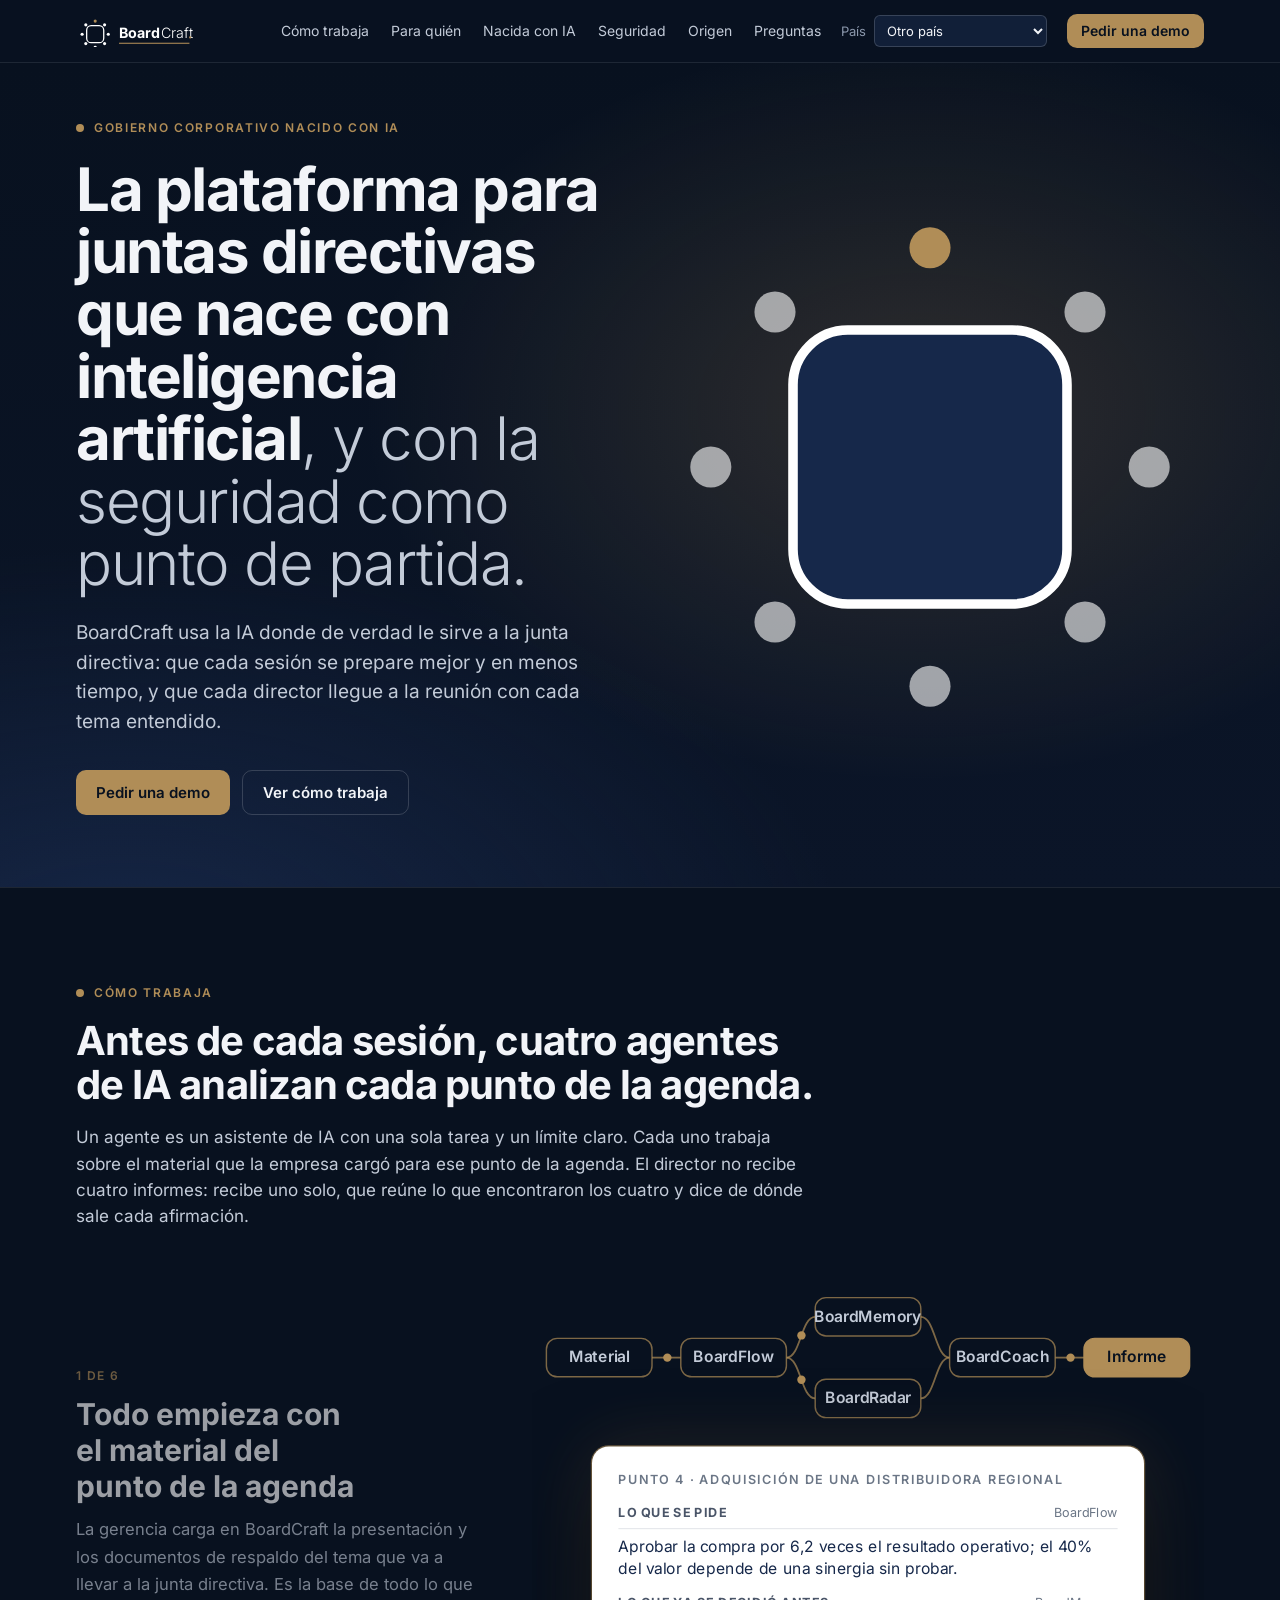
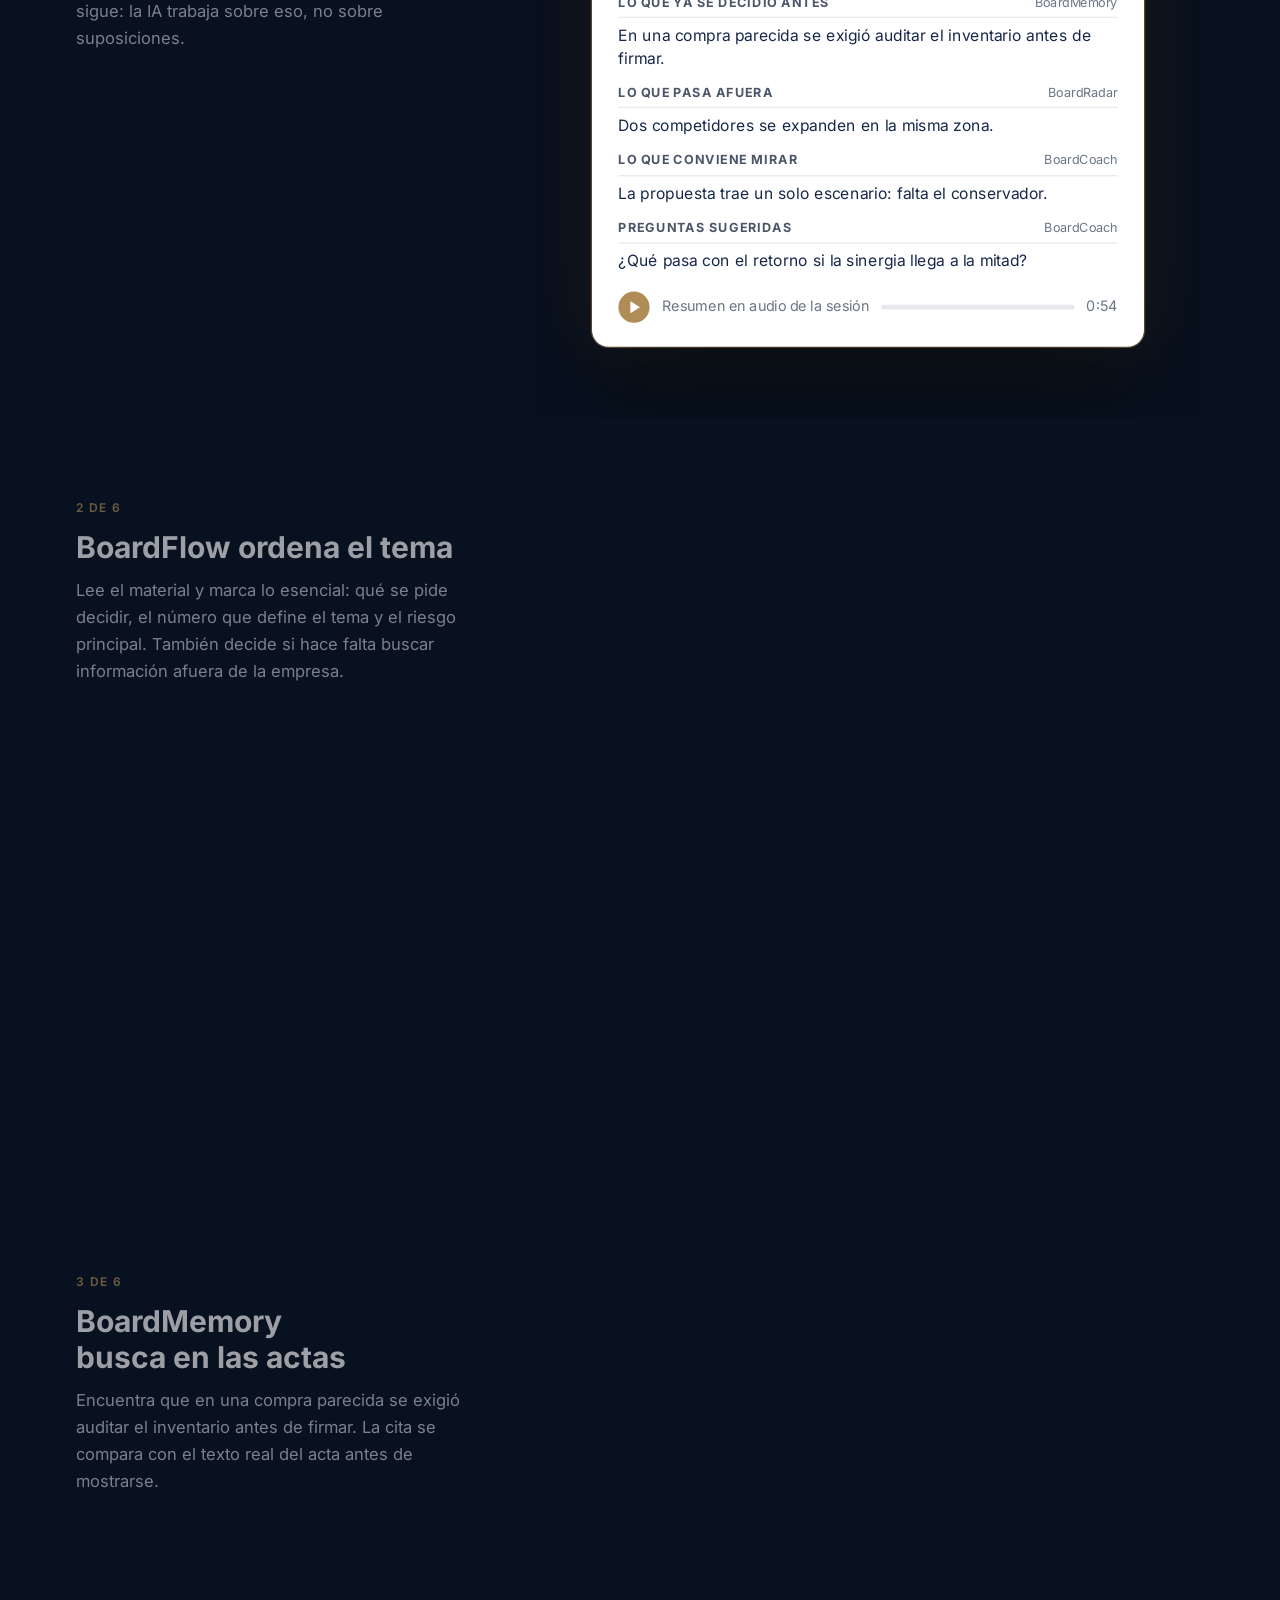
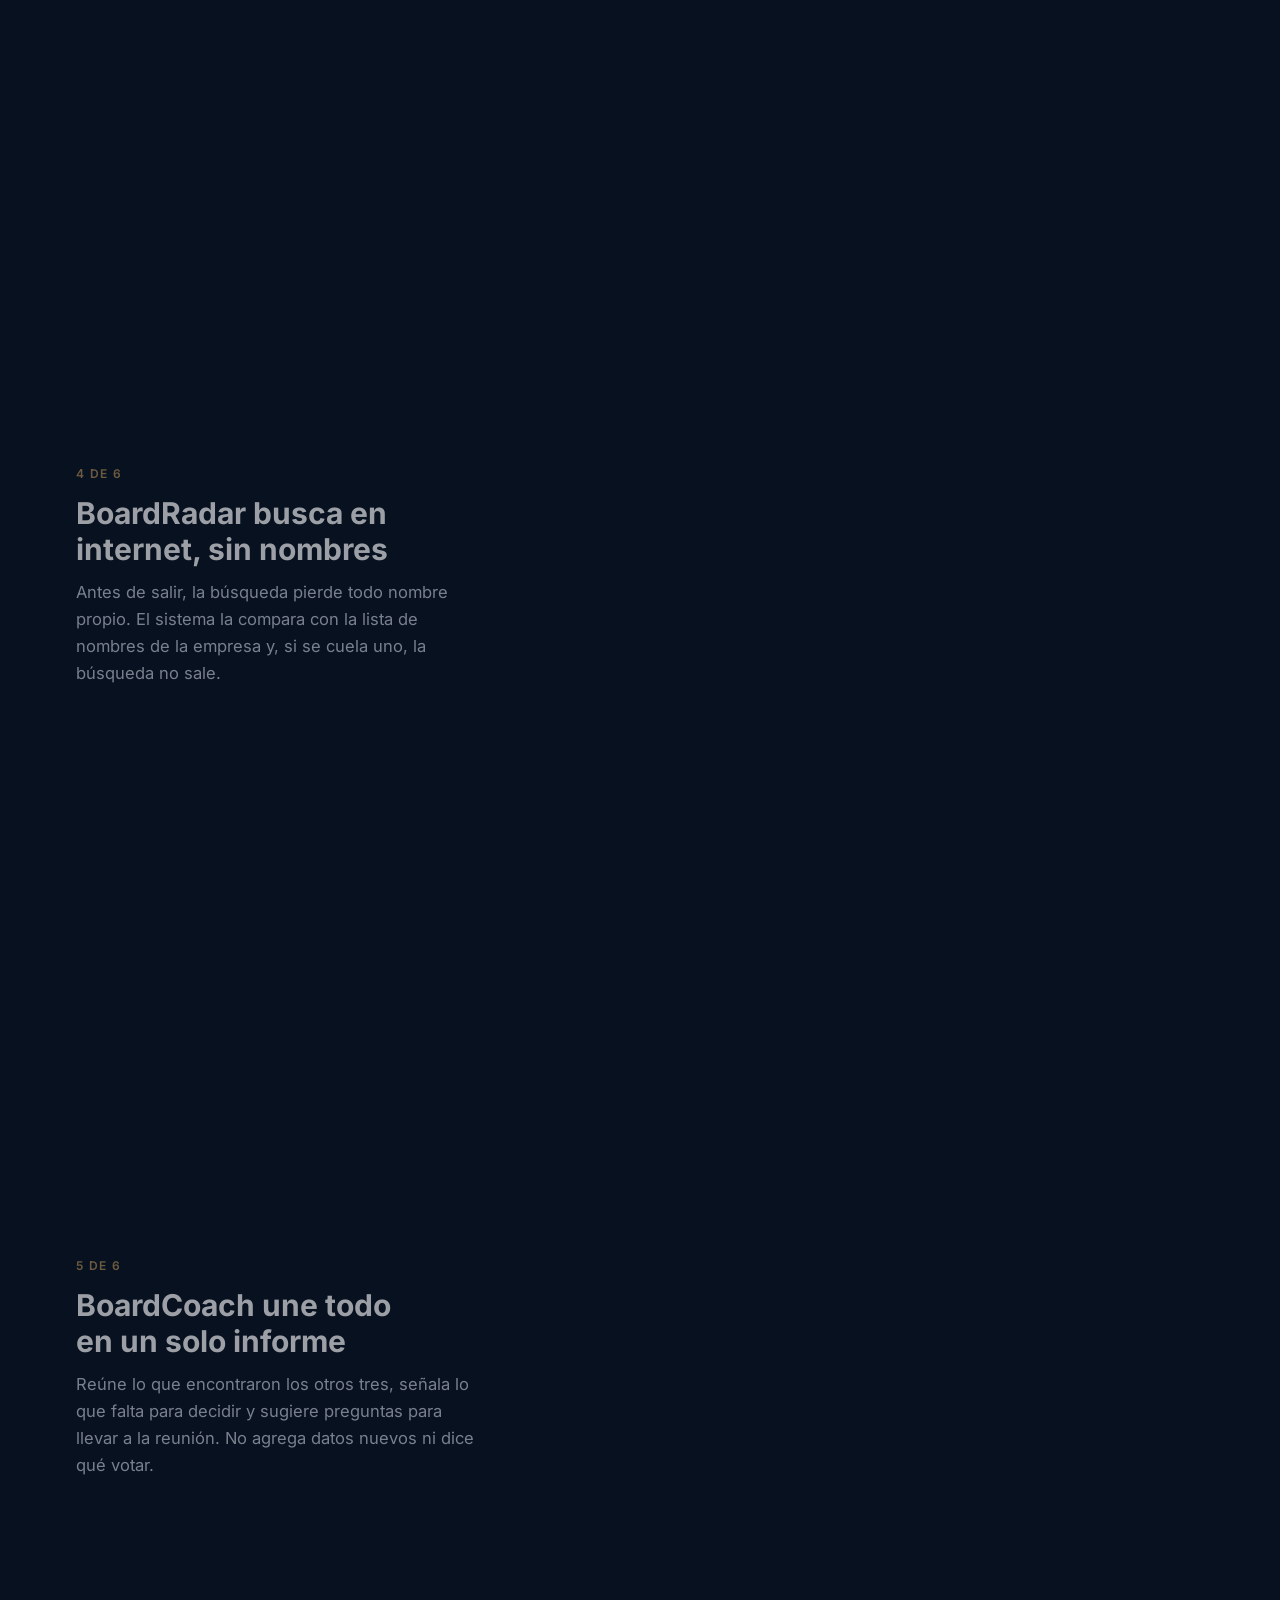
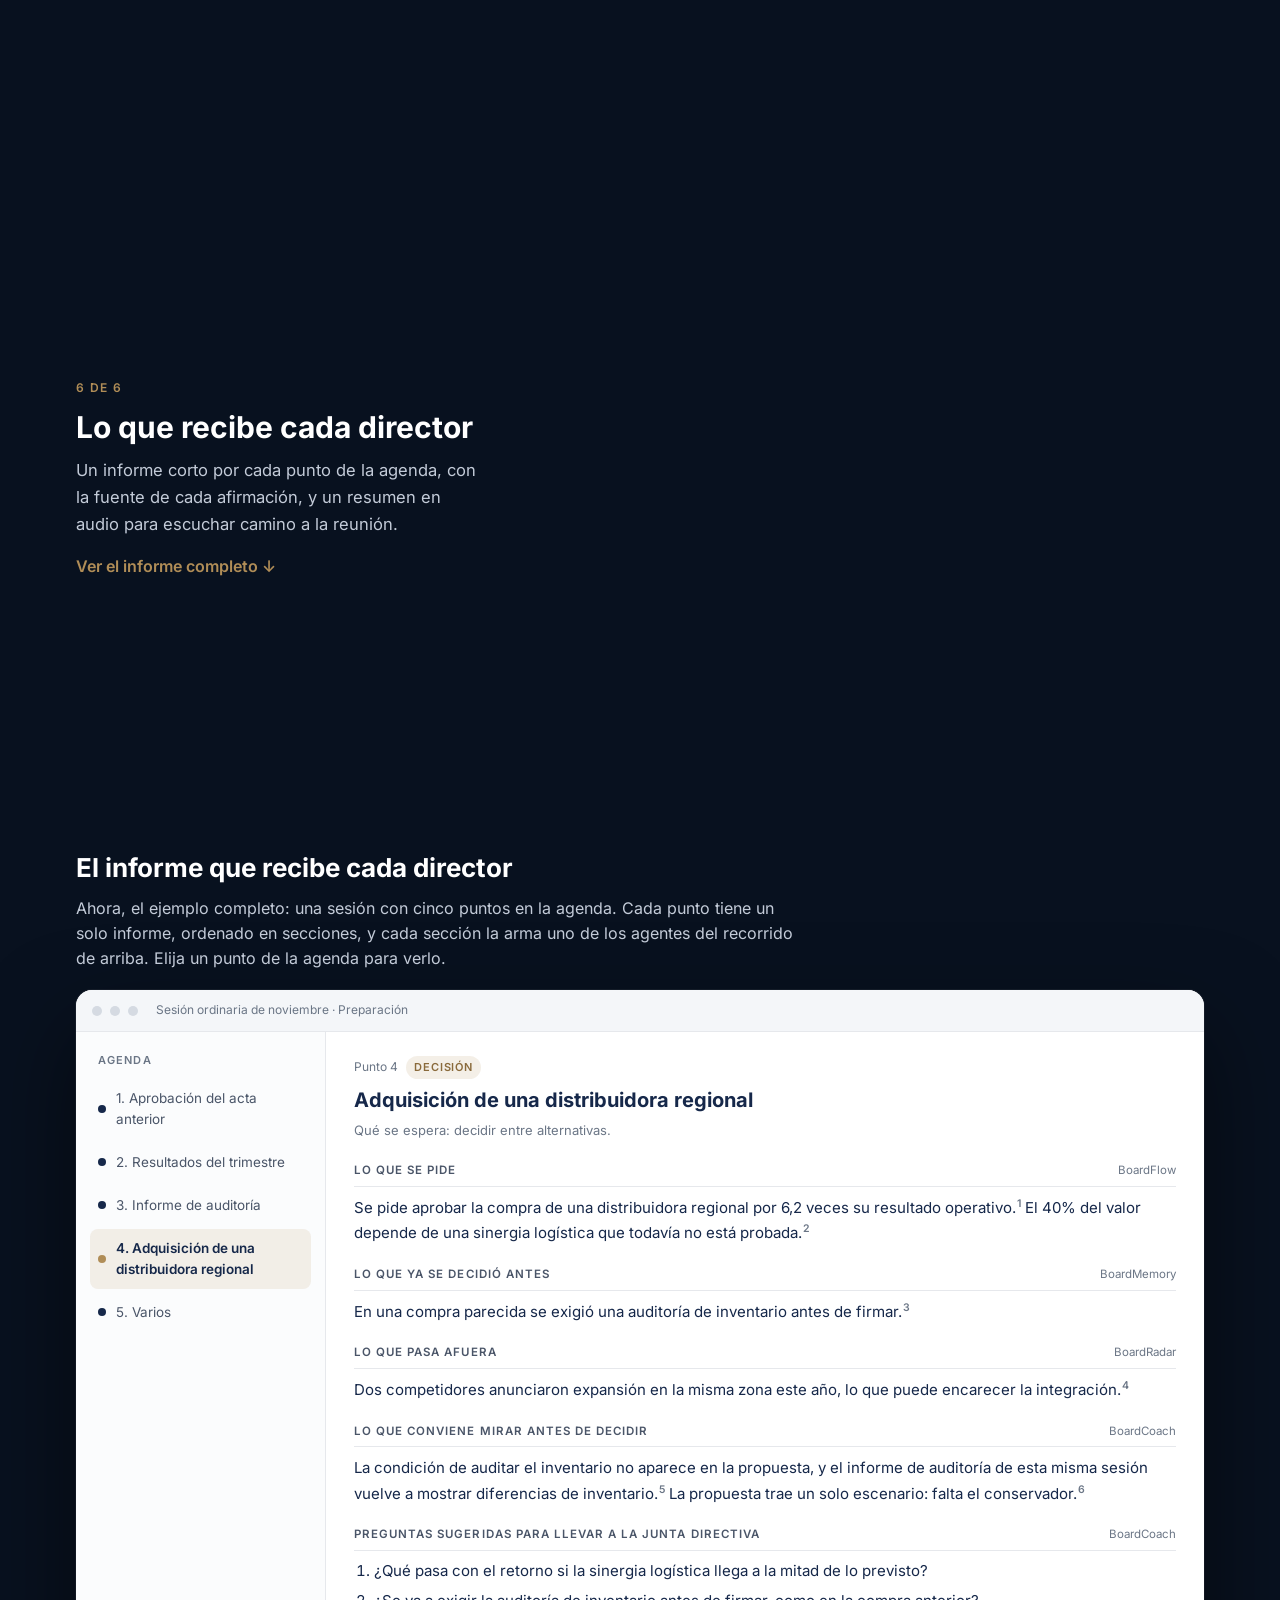
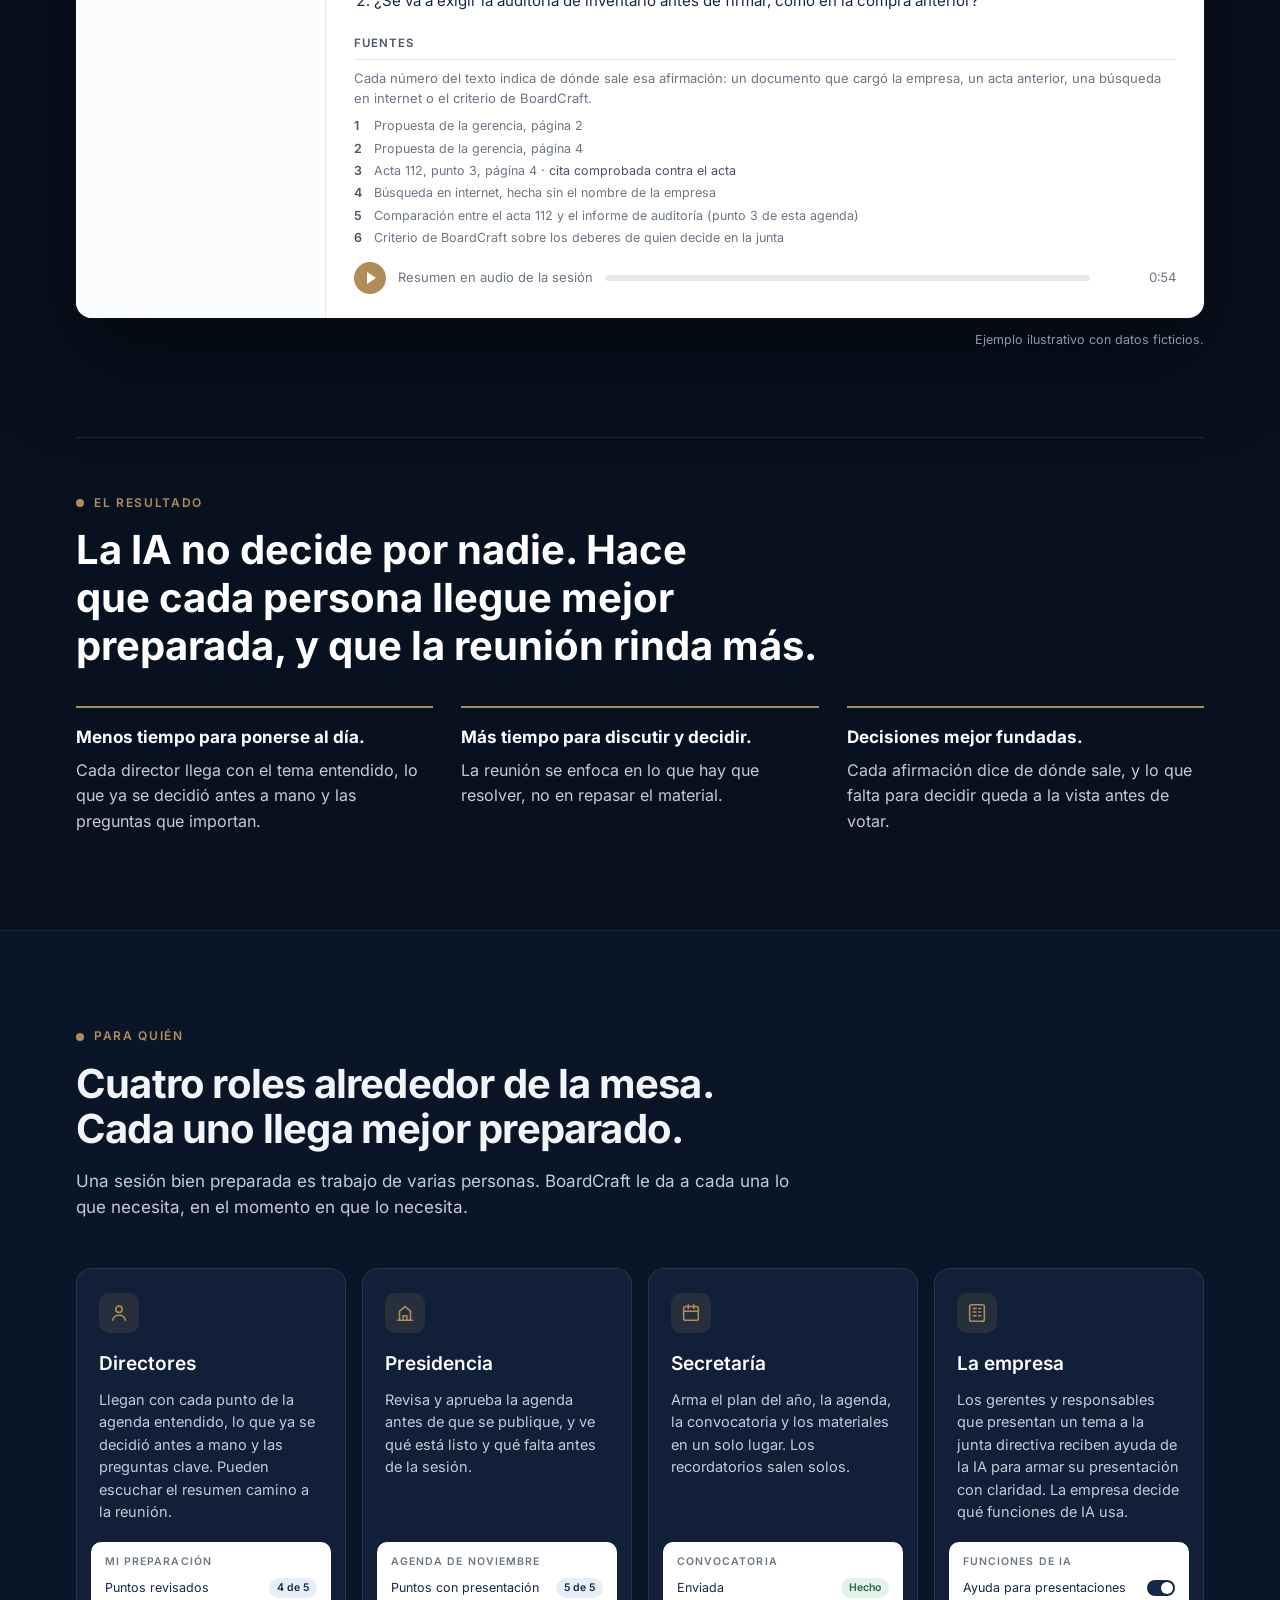
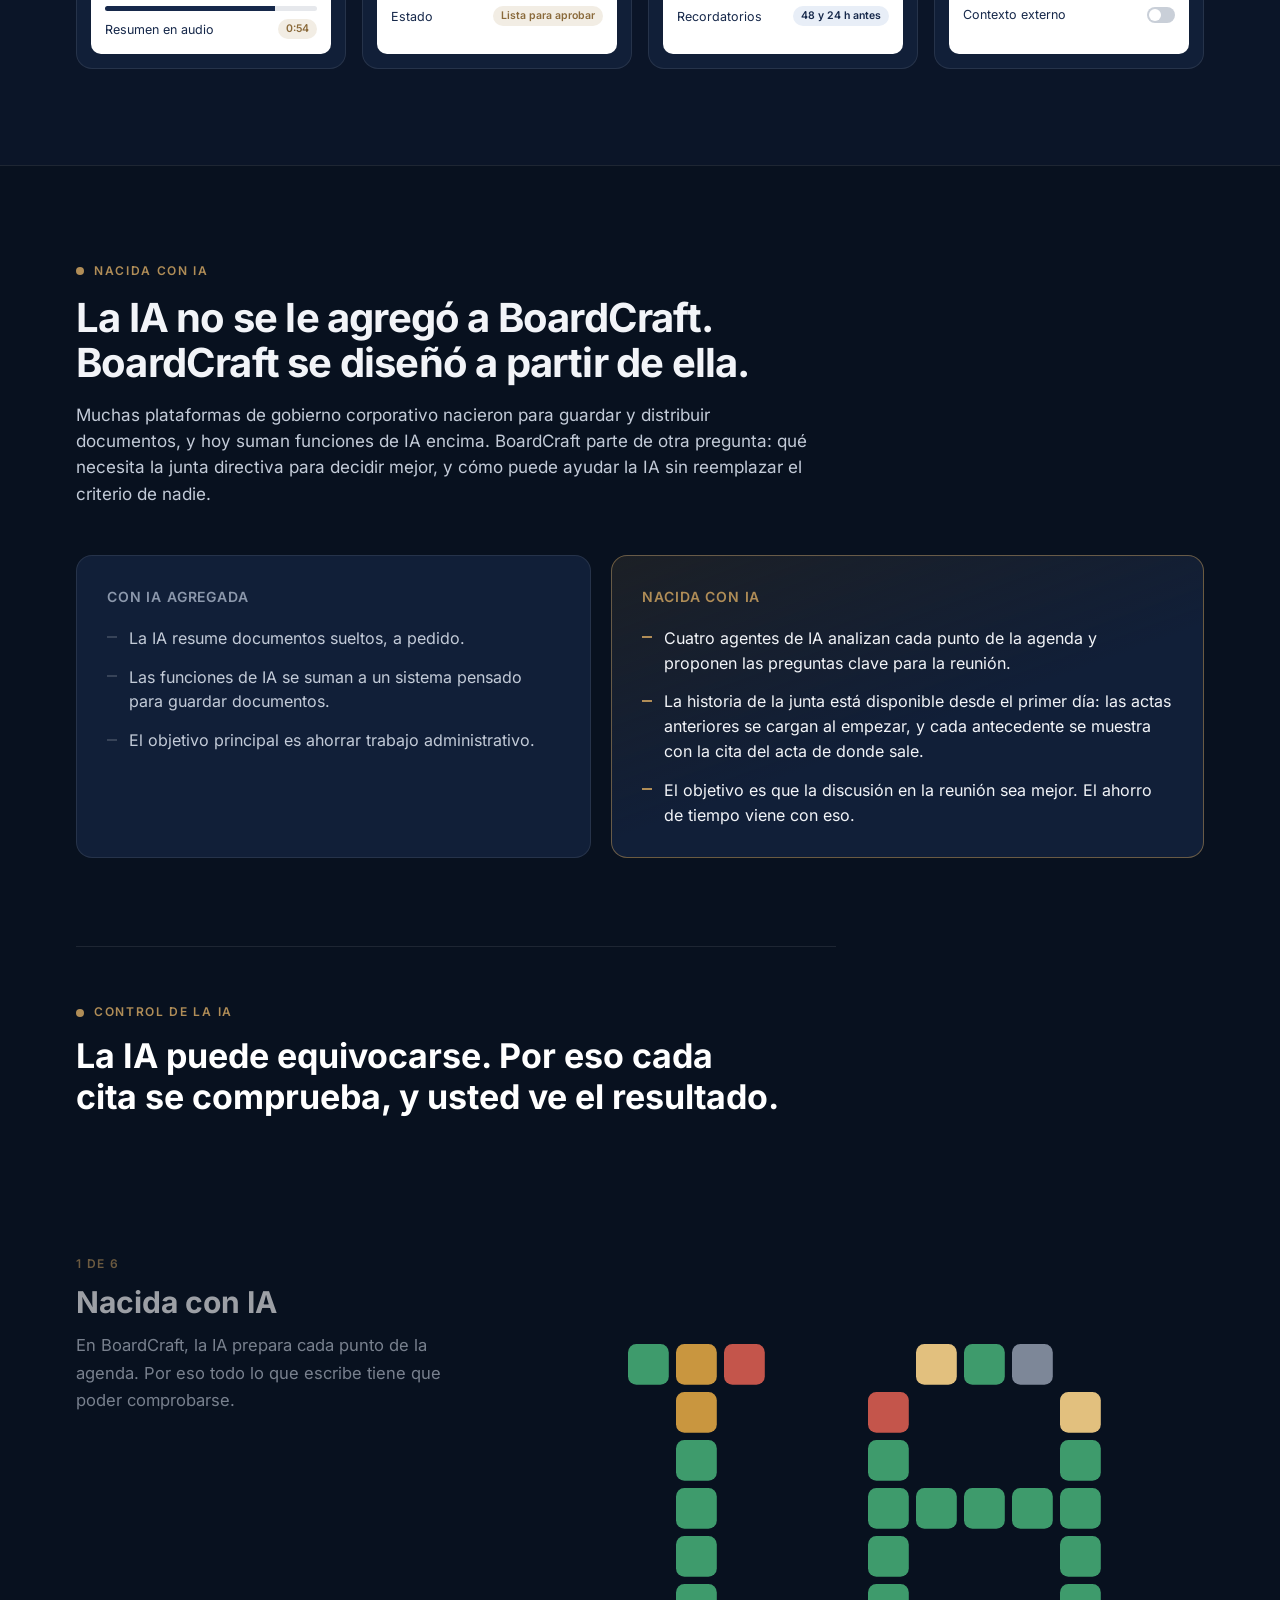
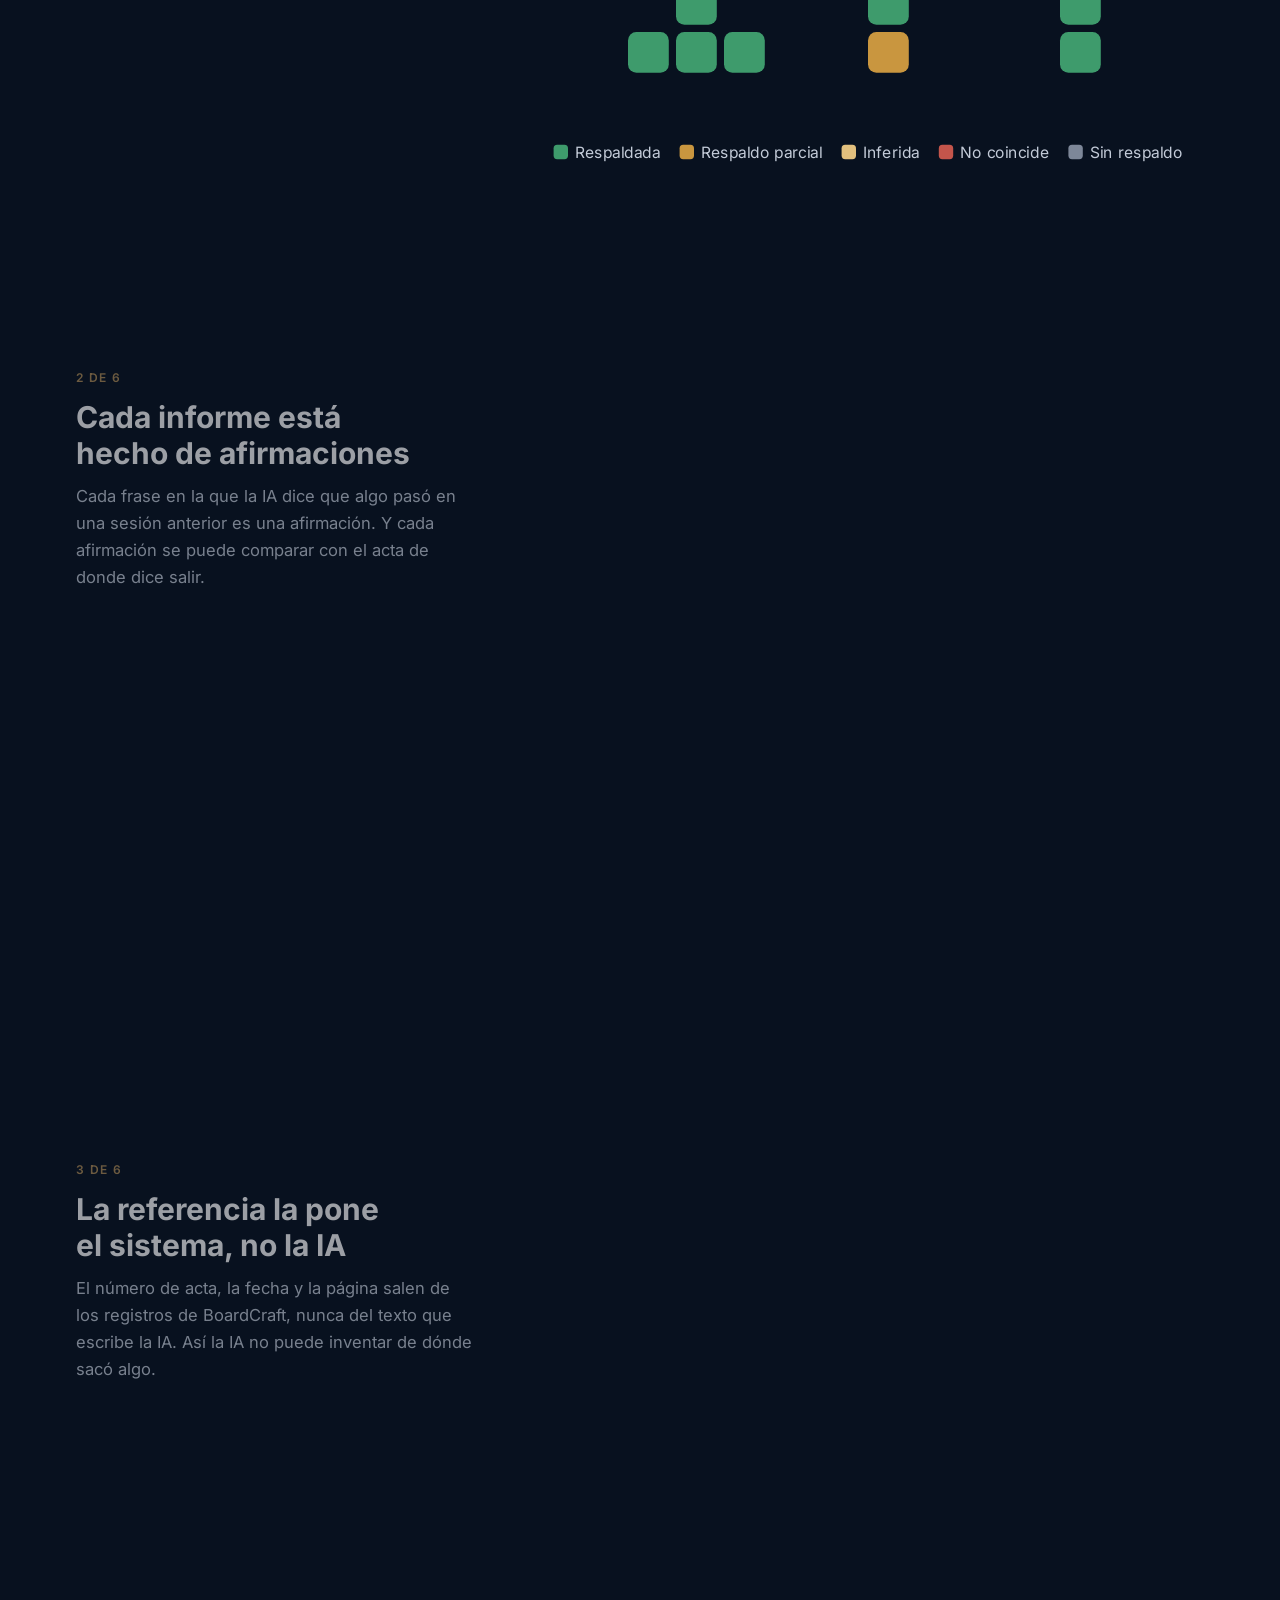
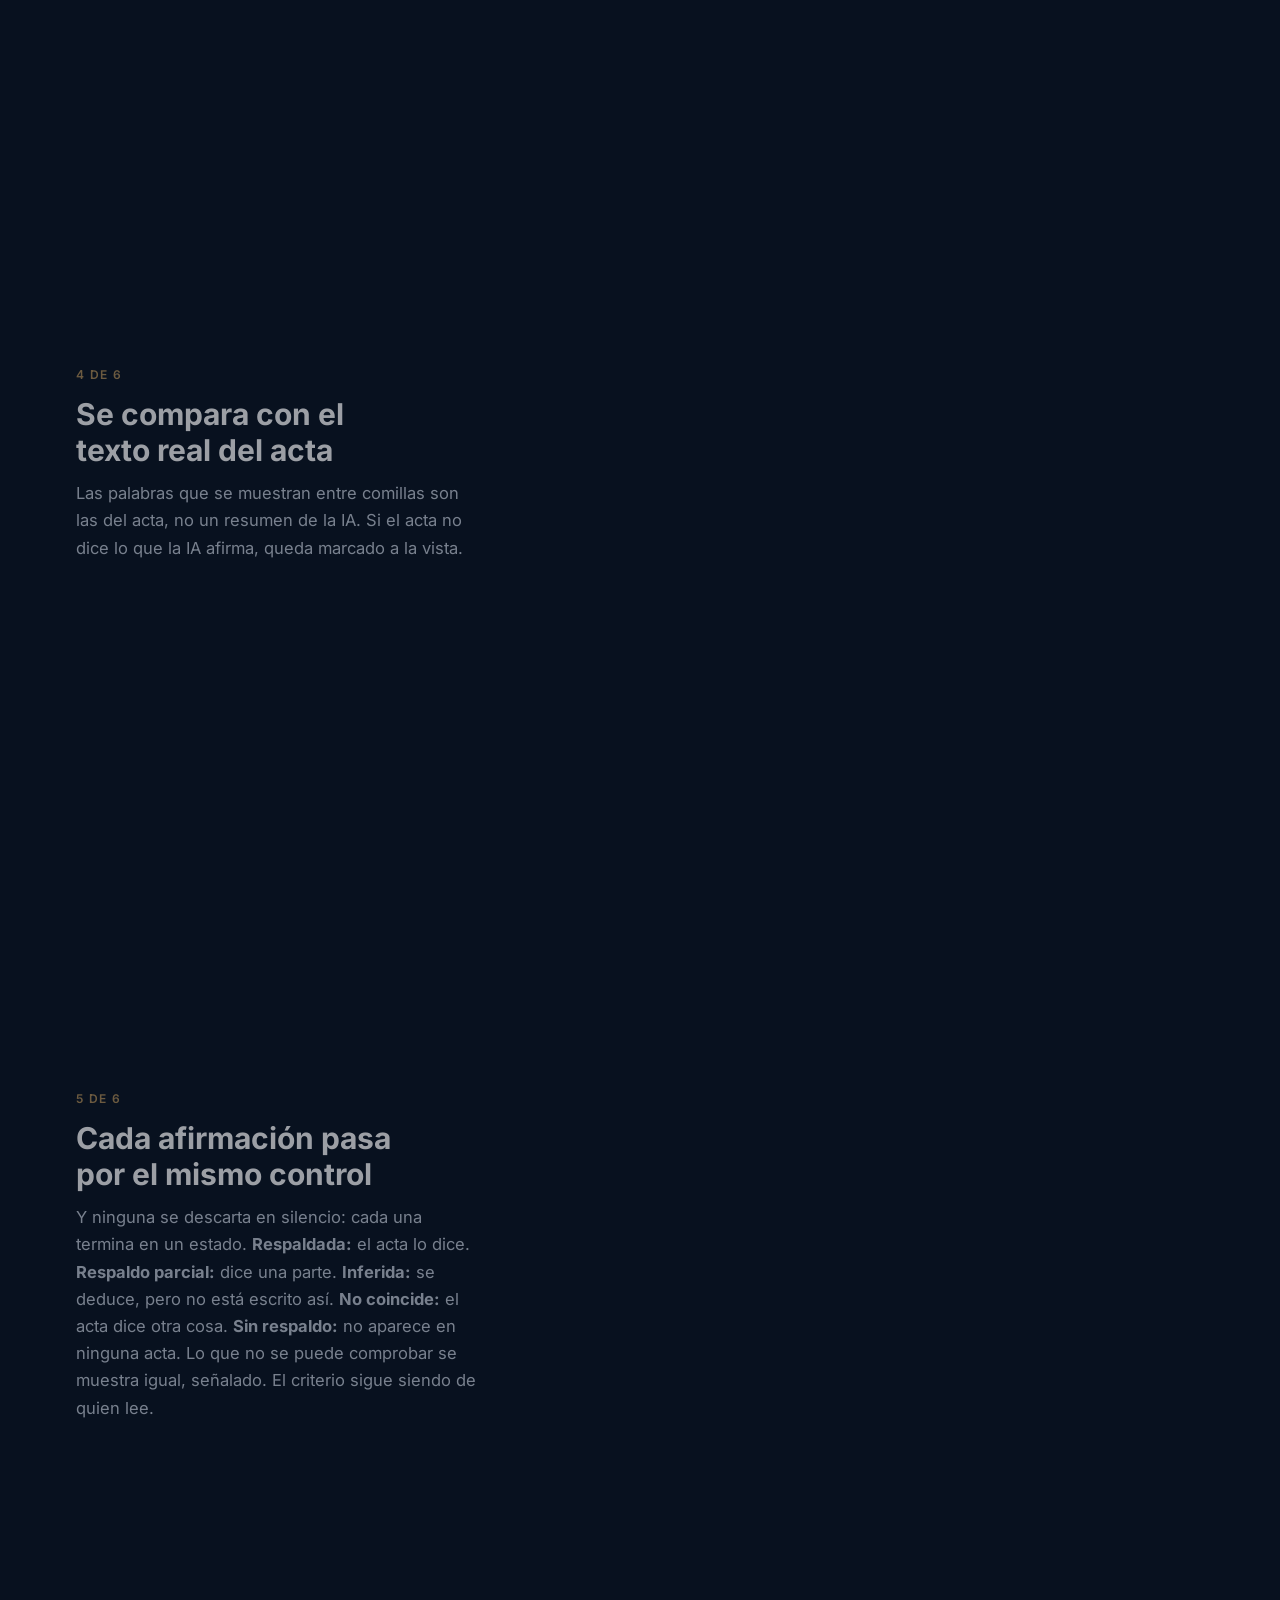
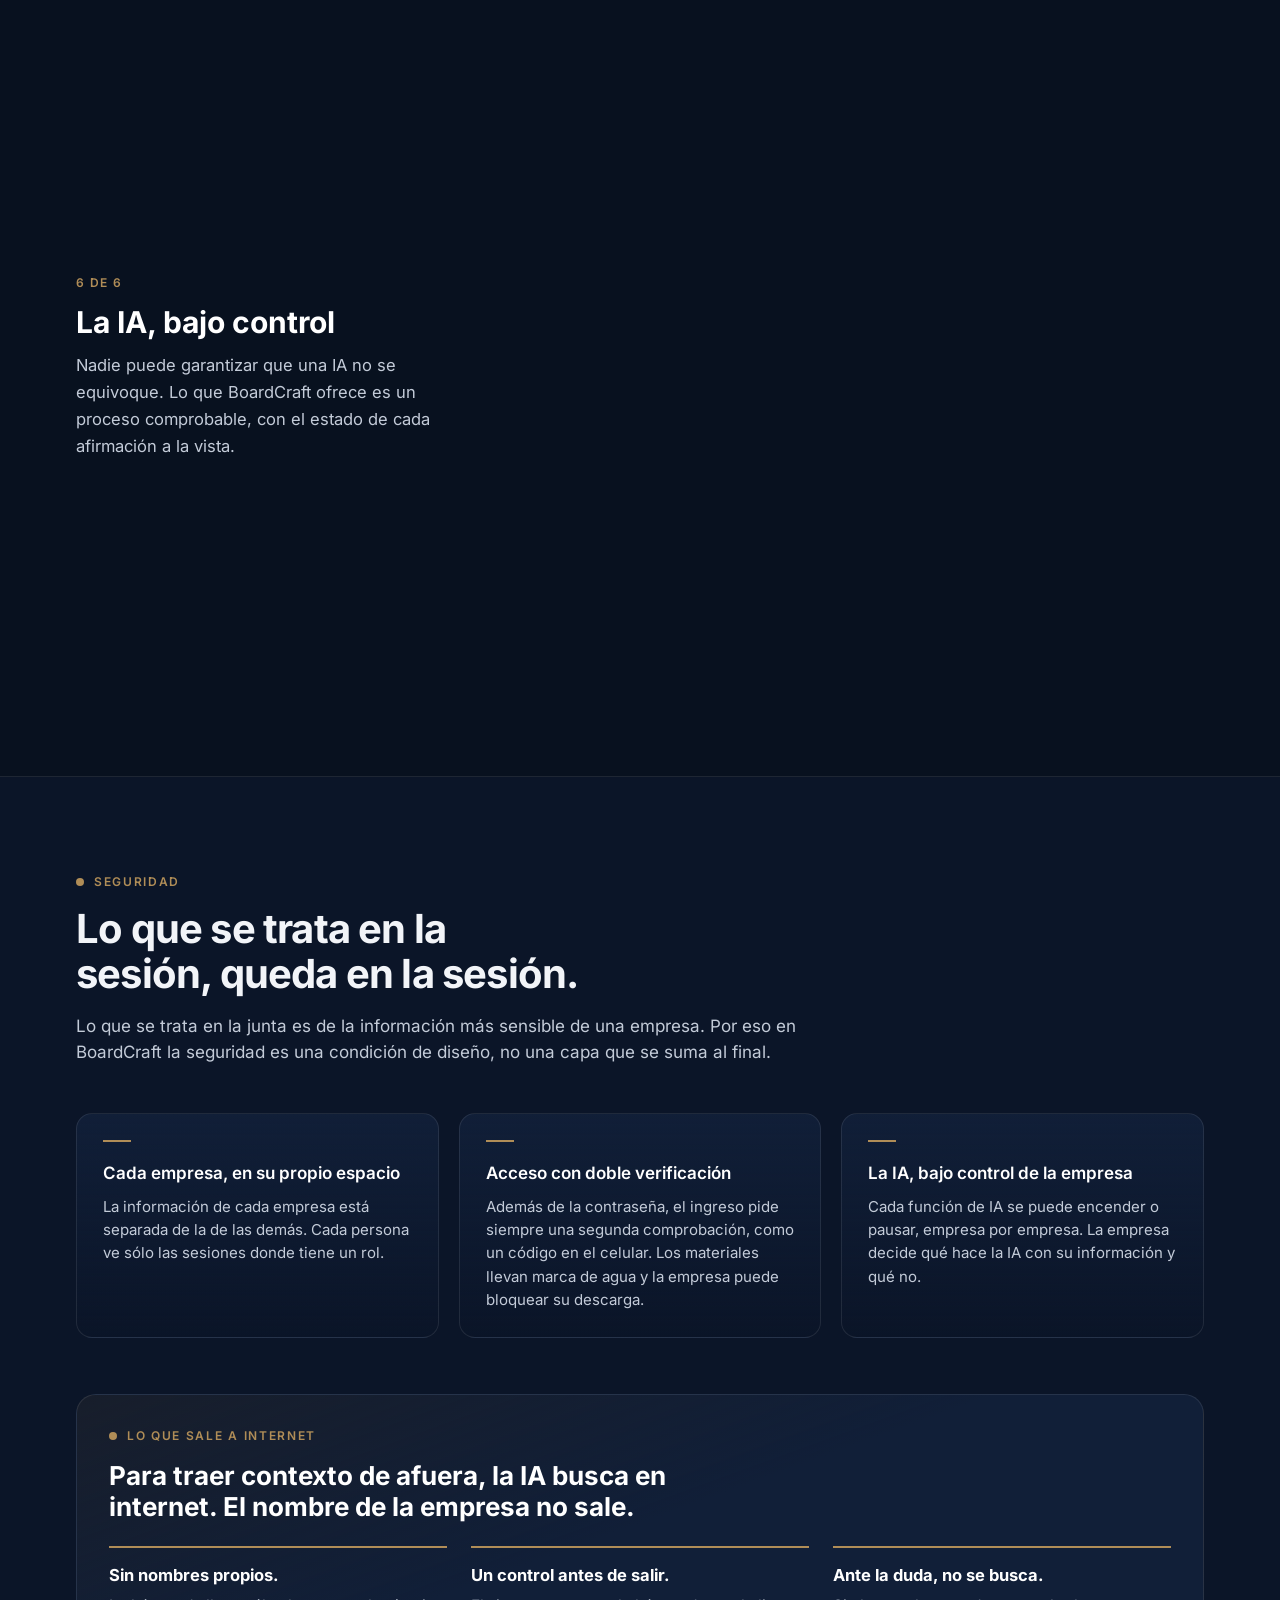
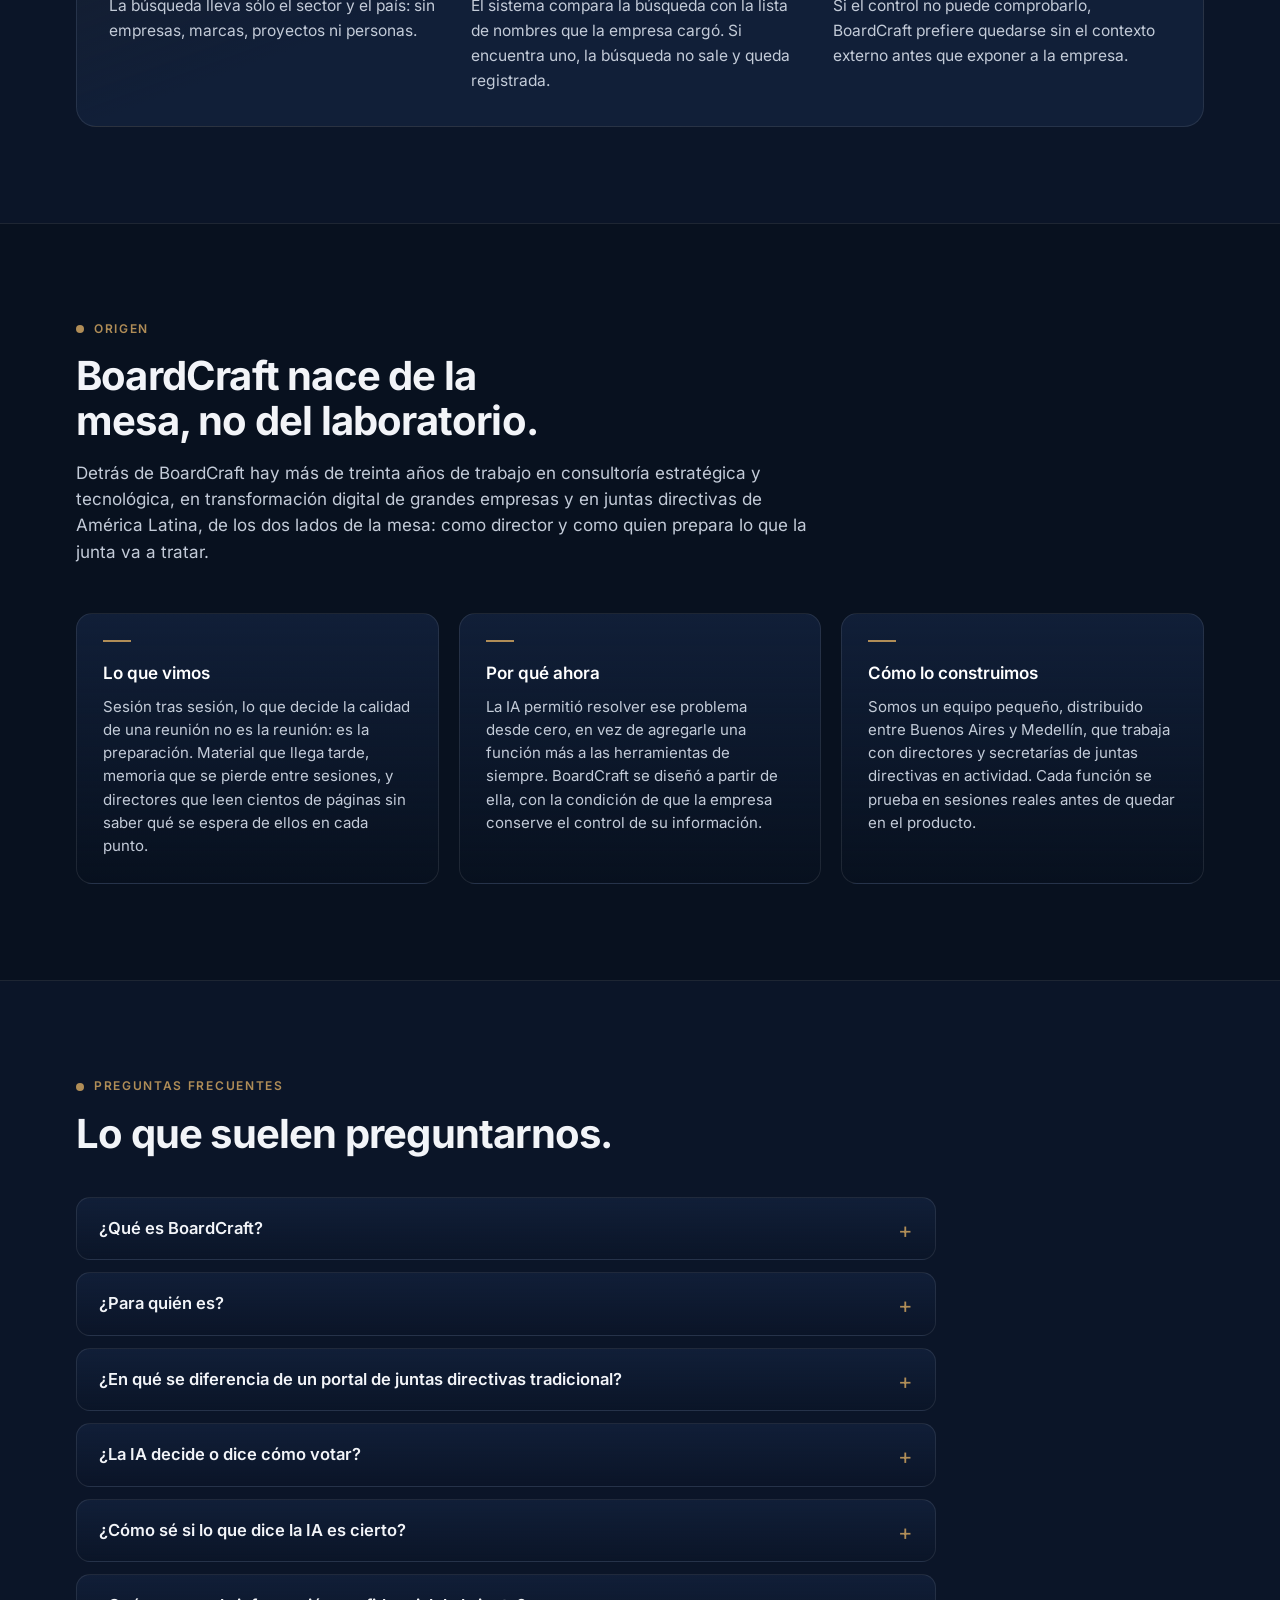
==== commit d4bba2eb: "Add files via upload" ====
--- a/index.html
+++ b/index.html
@@ -1137,7 +1137,7 @@
         <iframe id='hidden7707958000000643600Frame' name='hidden7707958000000643600Frame' title="Respuesta del formulario" style='display: none;' class='df-respuesta'></iframe>
         <p id="demo-respuesta-nota" class="df-nota" hidden>Si ve un mensaje de error en el recuadro, escríbanos al correo de arriba.</p>
         <div id='BiginWebToRecordFormParent7707958000000643600' class="demo-form">
-          <form id='BiginWebToRecordForm7707958000000643600' name='BiginWebToRecordForm7707958000000643600' method='POST' enctype='multipart/form-data' target='hidden7707958000000643600Frame' accept-charset='UTF-8' onsubmit='return bcEnviarDemo(event)' novalidate>
+          <form id='BiginWebToRecordForm7707958000000643600' name='BiginWebToRecordForm7707958000000643600' action='https://bigin.zoho.com/crm/WebForm' method='POST' enctype='multipart/form-data' target='hidden7707958000000643600Frame' accept-charset='UTF-8' onsubmit='return bcEnviarDemo(event)' novalidate>
             <input type='text' style='display:none;' name='xnQsjsdp' value='aa965cf7cf087b306fc1c4cf8e6ada0a377cf23d72a637493e01f42c8b78071b'/>
             <input type='hidden' name='zc_gad' id='zc_gad' value=''/>
             <input type='text' style='display:none;' name='xmIwtLD' value='afc0f2e400096ae81a1221e9db3cbcacbedf586507f693fd1c512e2825dc92087b39c858cbeda08fc9bc891d61ef58ae'/>
@@ -1195,7 +1195,7 @@
       <ul>
         <li>Este sitio no usa cookies propias, ni herramientas de medición de visitas, ni publicidad.</li>
         <li>Si nos escribe al correo de contacto, usamos su mensaje sólo para responderle.</li>
-        <li>Tiene un solo formulario, para pedir una demo. Lo que escriba ahí se guarda en Bigin, el sistema de Zoho con el que BoardCraft hace el seguimiento de sus contactos comerciales, y lo usamos sólo para responderle. Para frenar envíos automáticos, el formulario usa Google reCAPTCHA, que puede usar cookies propias para esa comprobación. Esos dos servicios se cargan recién cuando usted empieza a completar el formulario.</li>
+        <li>Tiene un solo formulario, para pedir una demo. Lo que escriba ahí se guarda en Bigin, el sistema de Zoho con el que BoardCraft hace el seguimiento de sus contactos comerciales, y lo usamos sólo para responderle. Para frenar envíos automáticos, el formulario usa Google reCAPTCHA, que puede usar cookies propias para esa comprobación y se carga recién cuando usted empieza a completar el formulario. Bigin recibe los datos sólo cuando usted lo envía.</li>
         <li>El país se deduce del huso horario de su dispositivo, dentro de su navegador, y no se envía a ningún servidor. Si usted elige un país, su navegador lo recuerda para la próxima visita.</li>
         <li>La tipografía y el audio están dentro del propio sitio: si no usa el formulario, su visita no consulta a servicios de terceros.</li>
         <li>El servicio que aloja el sitio puede registrar datos técnicos de la visita, como la dirección IP, por razones de seguridad.</li>
@@ -1473,8 +1473,11 @@
 })();
 </script>
 <script>
-/* Formulario de pedido de demo (Bigin). Google reCAPTCHA y el código de Bigin se cargan
-   recién cuando la persona empieza a usar el formulario: antes, la visita no consulta a terceros. */
+/* Formulario de pedido de demo (Bigin). Google reCAPTCHA se carga recién cuando la persona
+   empieza a usar el formulario: antes, la visita no consulta a terceros.
+   El destino del envío (bigin.zoho.com/crm/WebForm) y la validación previa replican lo que hace
+   la página que publica Bigin (medido el 27/11/2026); no dependen del script externo de Bigin,
+   que en este sitio no se ejecutaba. */
 var mndFields7707958000000643600=new Array('First Name','Last Name','Email','Accounts.Account Name');
  	  var fldLangVal7707958000000643600=new Array('Nombre','Apellido','Correo electrónico','Empresa');
  	 var wfInnerWidth = window.innerWidth;
@@ -1550,14 +1553,14 @@
  	 	 	 	 	break;
  	 	 	 	case 'email':
  	 	 	 	 	if(validateFldVal.match(/^([A-Za-z0-9-._%'+/]+@[A-Za-z0-9.-]+.[a-zA-Z]{2,22})$/) === null) {
- 	 	 	 	 	 	setError(validateFld[i], 'Revise el campo ' + fLabel);
+ 	 	 	 	 	 	setError(validateFld[i], 'Revise el campo ' + fLabel + '.');
  	 	 	 	 	 	isReturn = false;
  	 	 	 	 	}
  	 	 	 	 	break;
  	 	 	 	case 'number':
  	 	 	 	case 'double':
  	 	 	 	 	var isError = false,
- 	 	 	 	 	errorKey = 'Revise el campo ' + fLabel;
+ 	 	 	 	 	errorKey = 'Revise el campo ' + fLabel + '.';
  	 	 	 	 	if((validateFld[i].getAttribute('ftype') === 'number' && validateFldVal.match(/^[0-9]+$/) === null)
  	 	 	 	 			|| (validateFld[i].getAttribute('ftype') === 'double' && validateFldVal.match(/^[0-9]*(\.[0-9]{0,2})?$/) === null)) {
  	 	 	 	 	 	isError = true;
@@ -1685,14 +1688,15 @@
   function cargar(){
     if(cargado) return; cargado=true;
     var r=document.createElement('script'); r.src='https://www.google.com/recaptcha/api.js?hl=es'; r.async=true; r.defer=true; document.body.appendChild(r);
-    var w=document.createElement('script'); w.id='wf_script'; w.src='https://bigin.zoho.com/crm/WebformScriptServlet?rid=afc0f2e400096ae81a1221e9db3cbcacbedf586507f693fd1c512e2825dc92087b39c858cbeda08fc9bc891d61ef58aegidaa965cf7cf087b306fc1c4cf8e6ada0a377cf23d72a637493e01f42c8b78071b'; document.body.appendChild(w);
     var esp=form.querySelector('.df-espera'); if(esp) esp.remove();
   }
+  window['setSubmitState7707958000000643600']=function(){};   /* el código de Bigin la nombra; no hace falta que haga nada */
   form.addEventListener('focusin', cargar);
   form.addEventListener('pointerdown', cargar);
   window.bcEnviarDemo=function(e){
-    if(!cargado || typeof window['validateForm7707958000000643600']!=='function'){ cargar(); if(e) e.preventDefault(); return false; }
-    return window['validateForm7707958000000643600']();
+    if(!cargado){ cargar(); if(e) e.preventDefault(); return false; }
+    if(checkMandatory7707958000000643600()) return true;   /* sigue el envío normal hacia Bigin */
+    if(e) e.preventDefault(); return false;
   };
 })();
 </script>
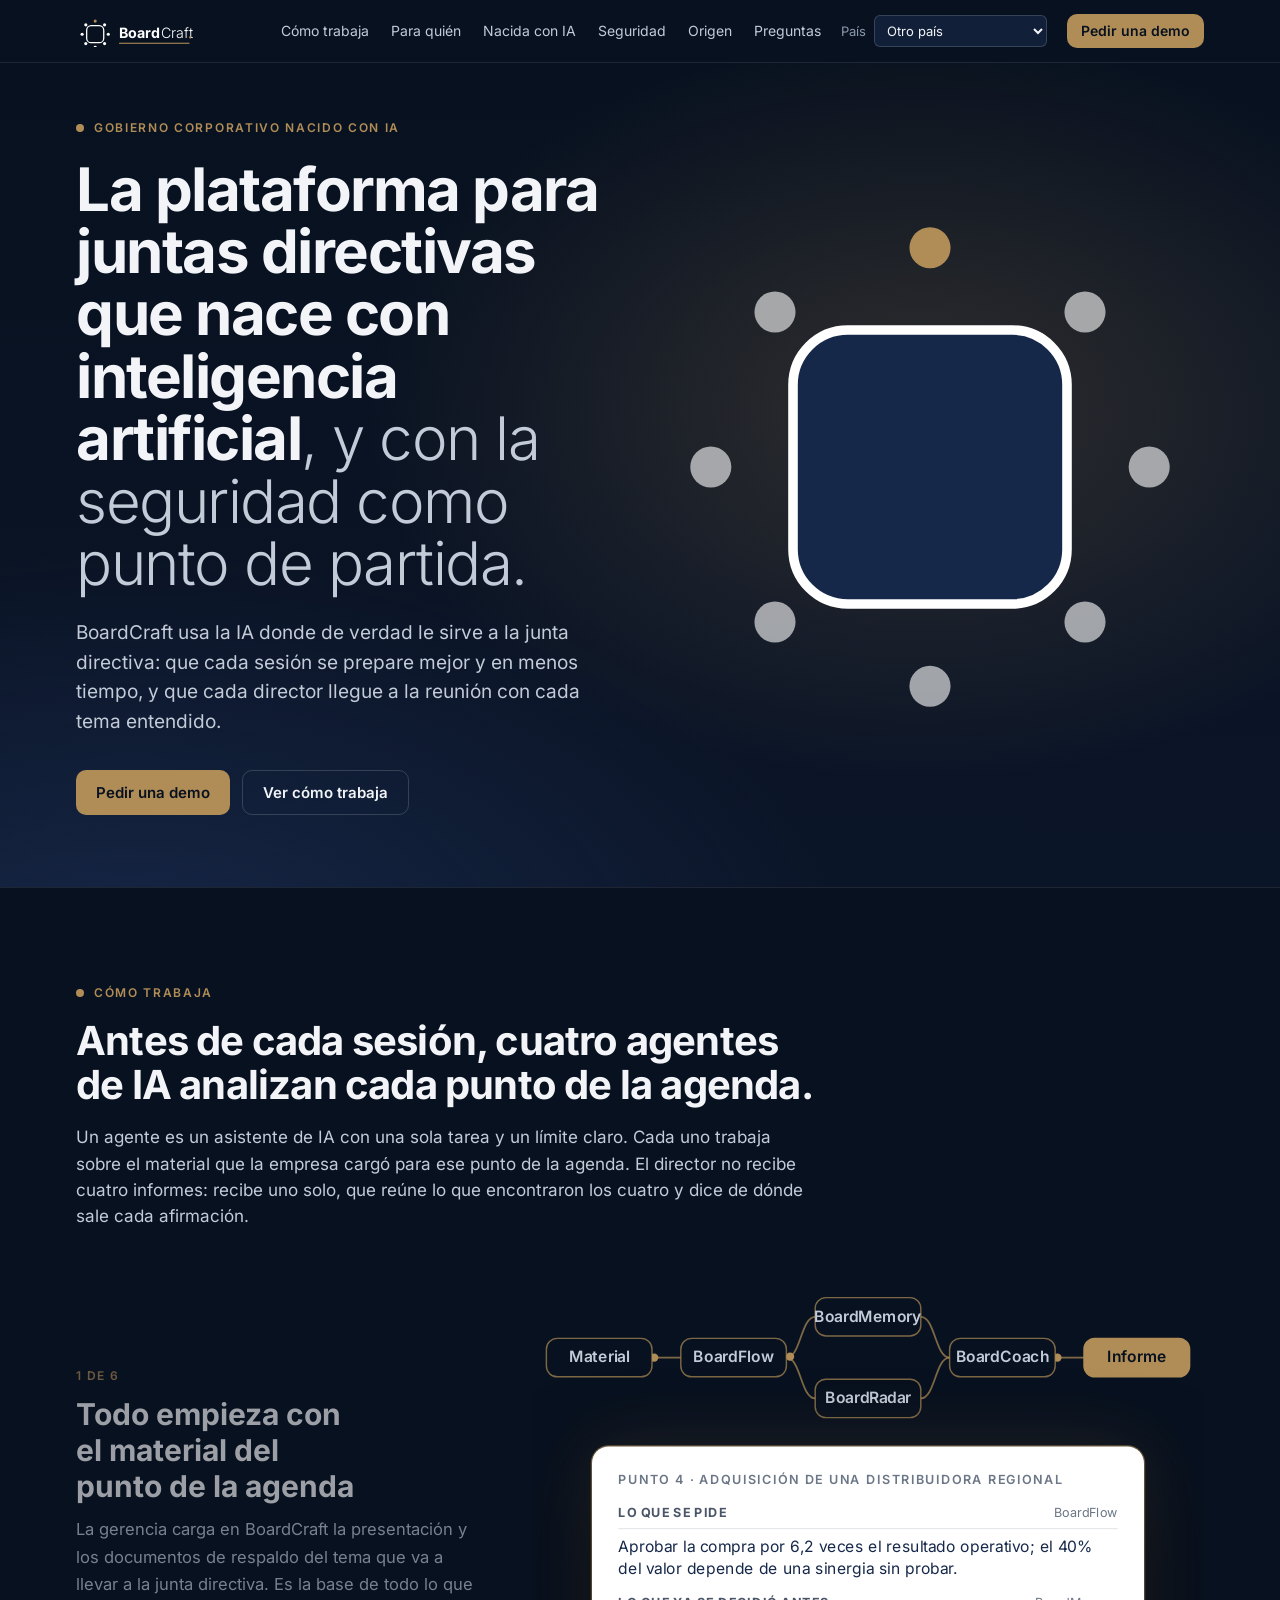
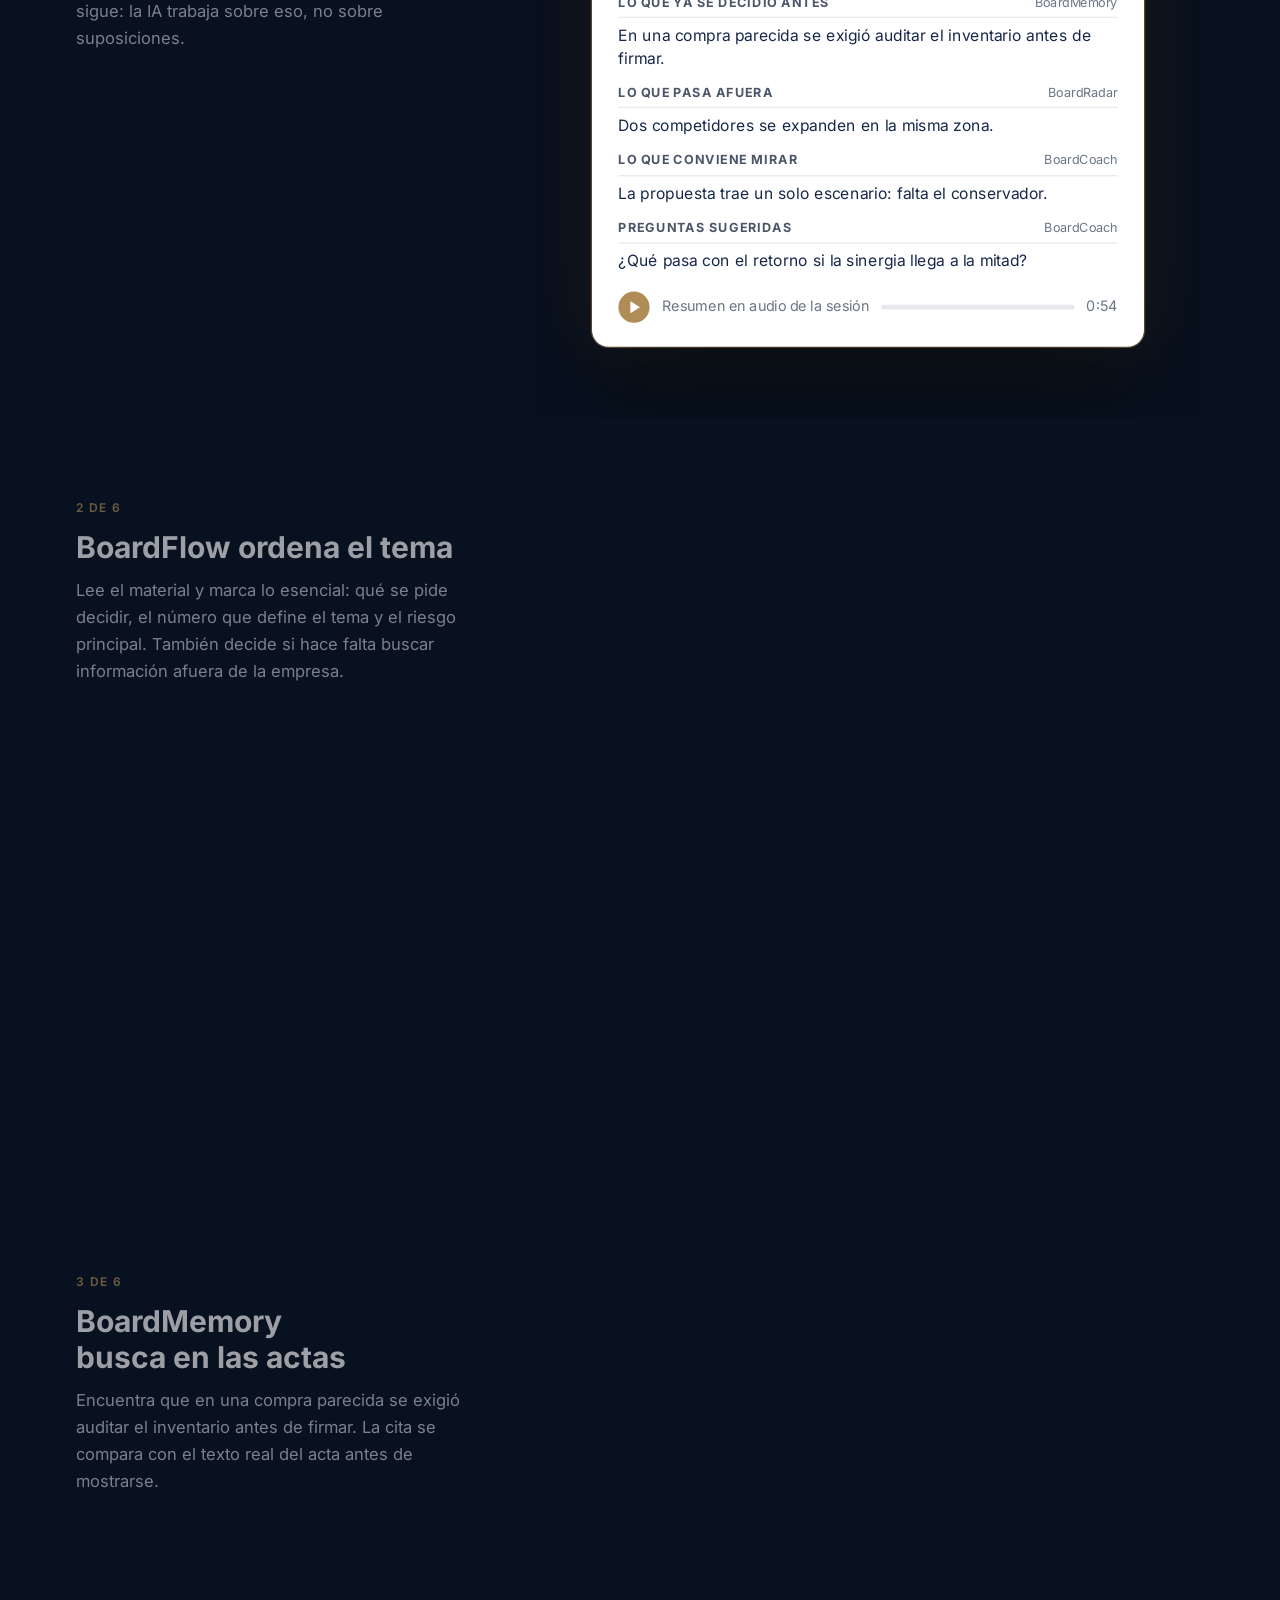
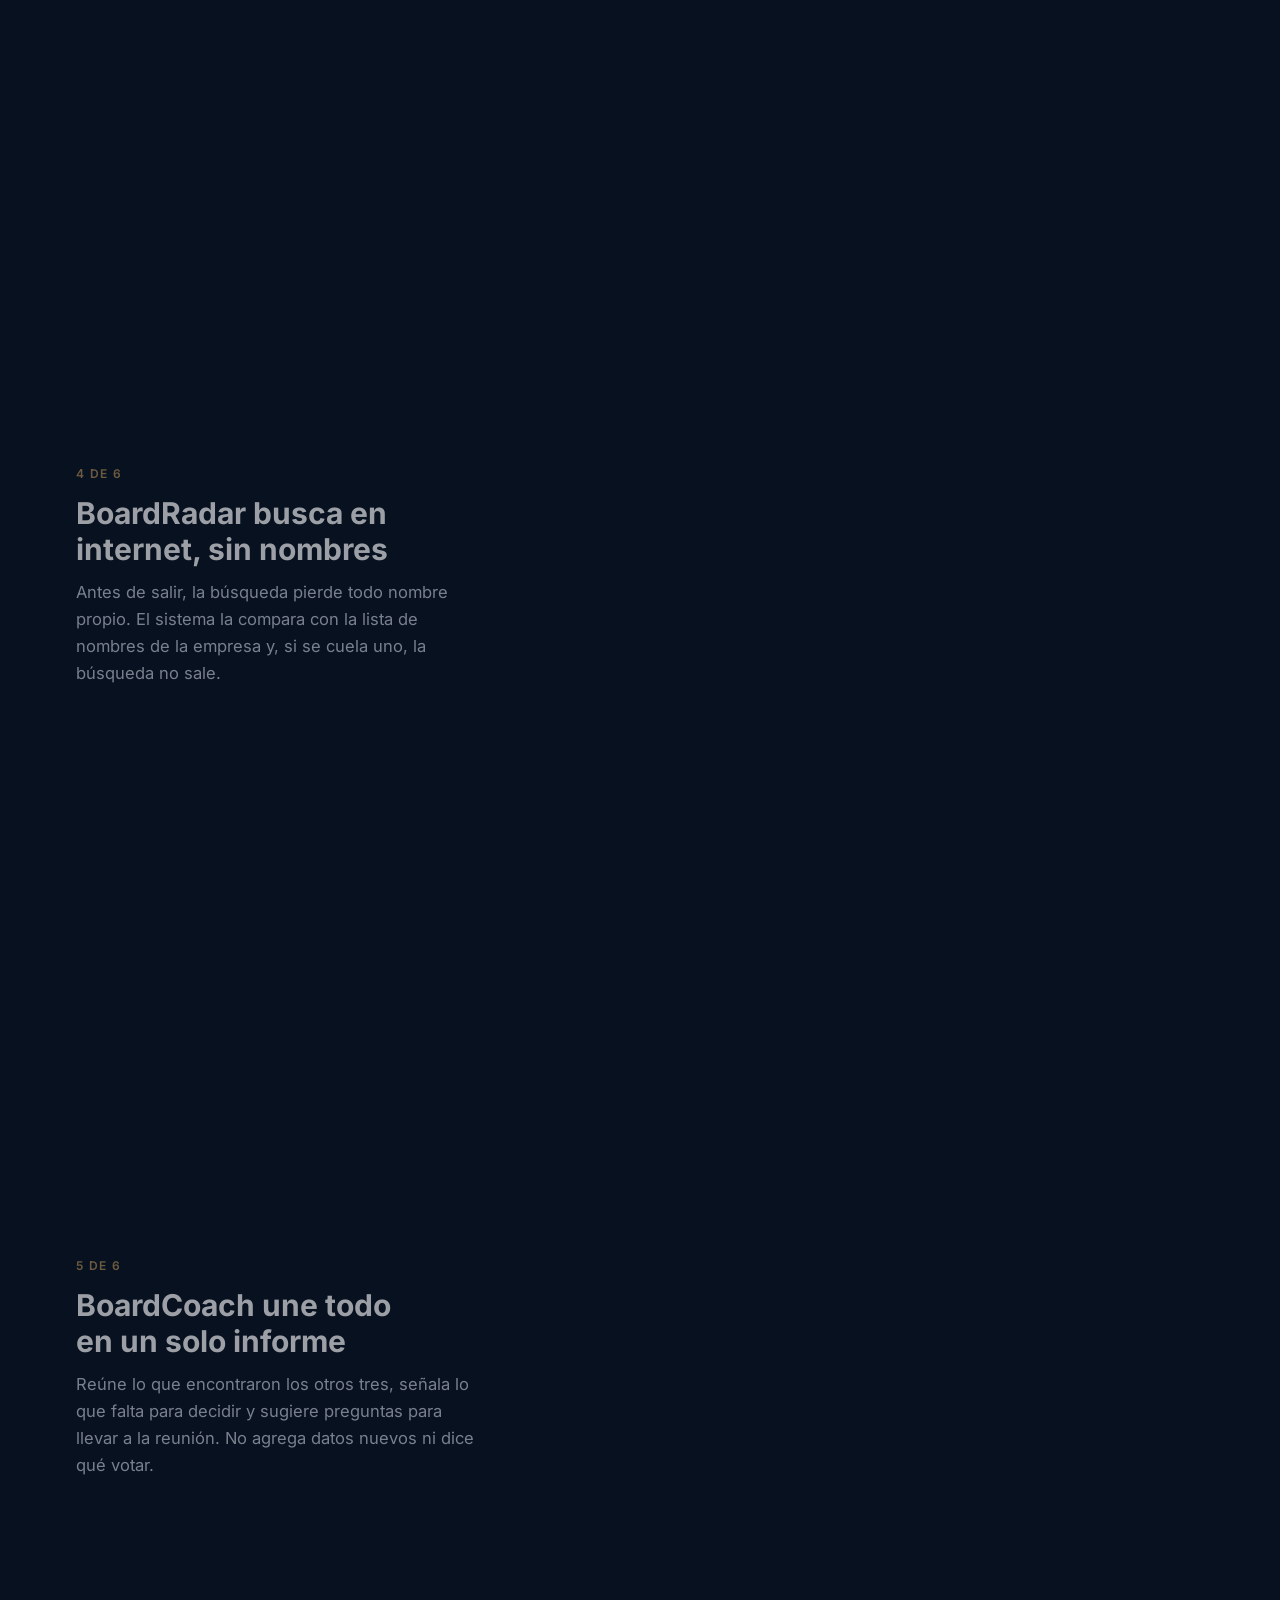
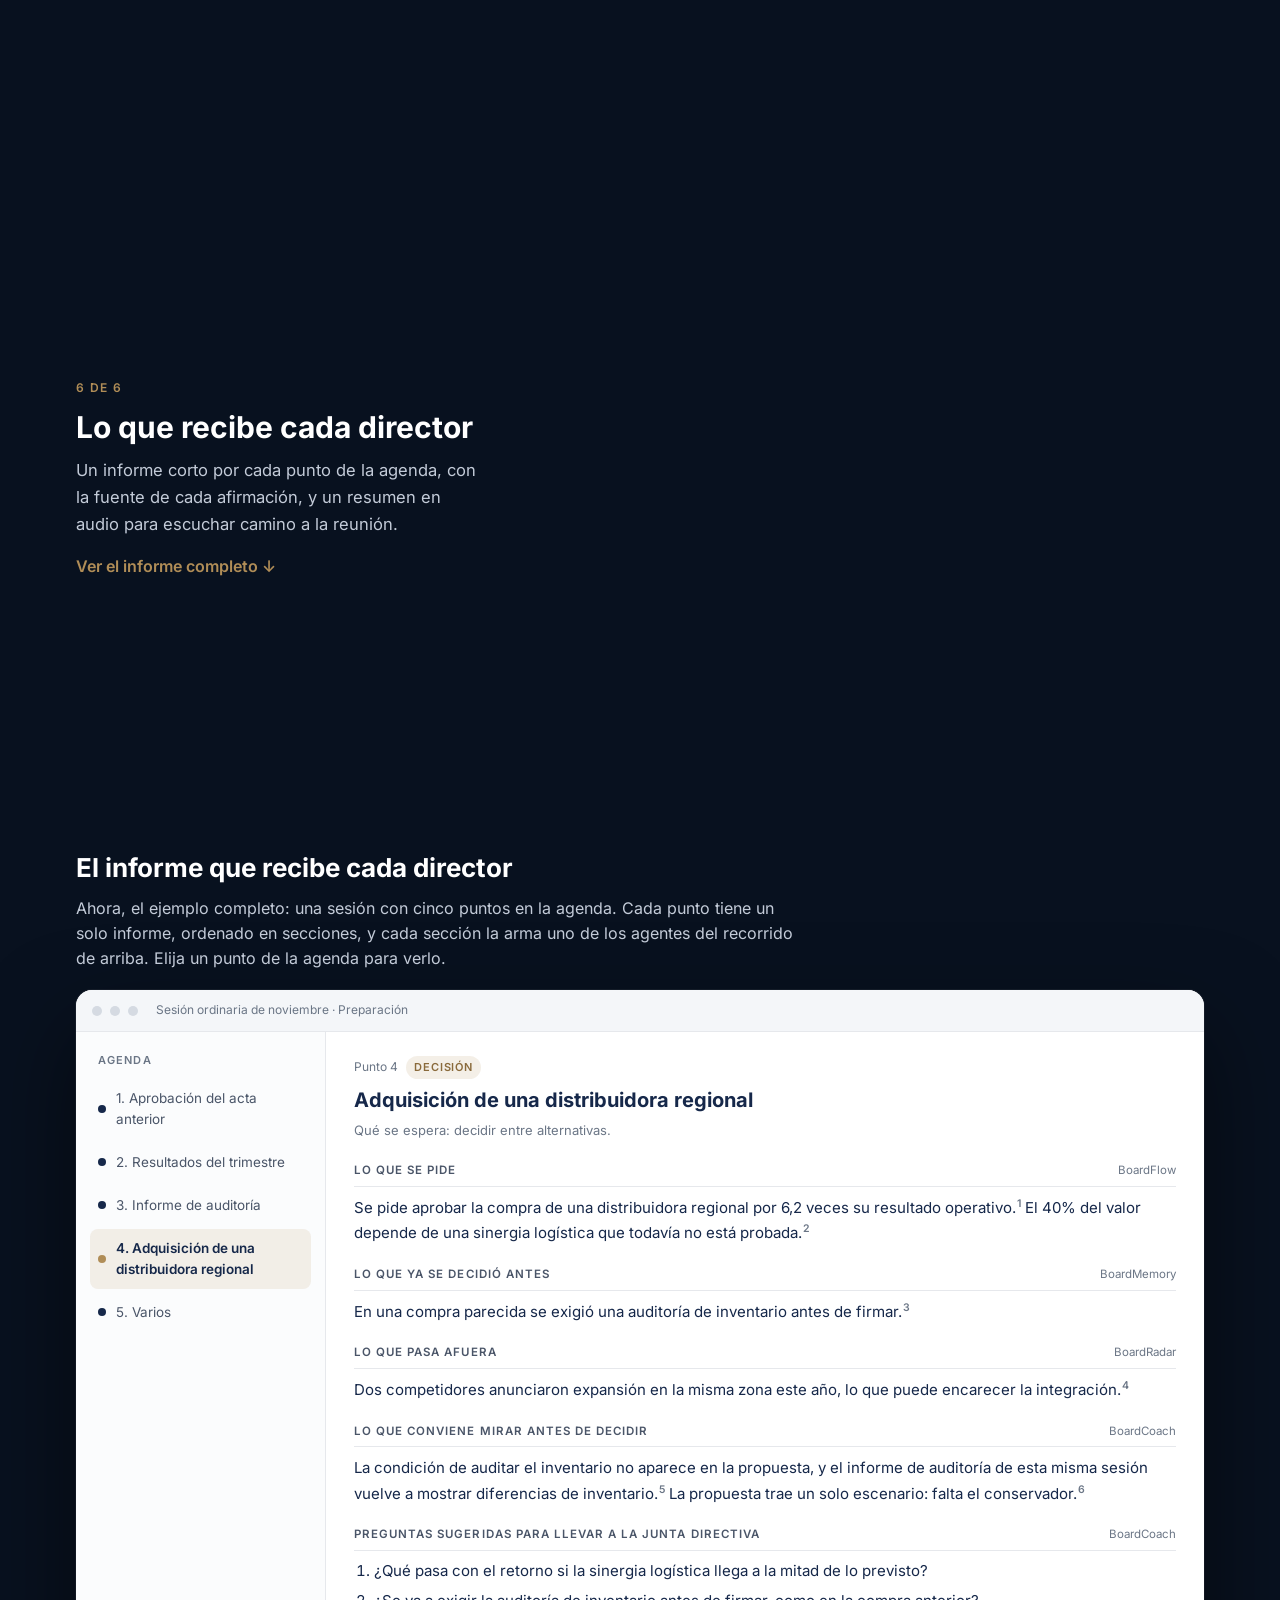
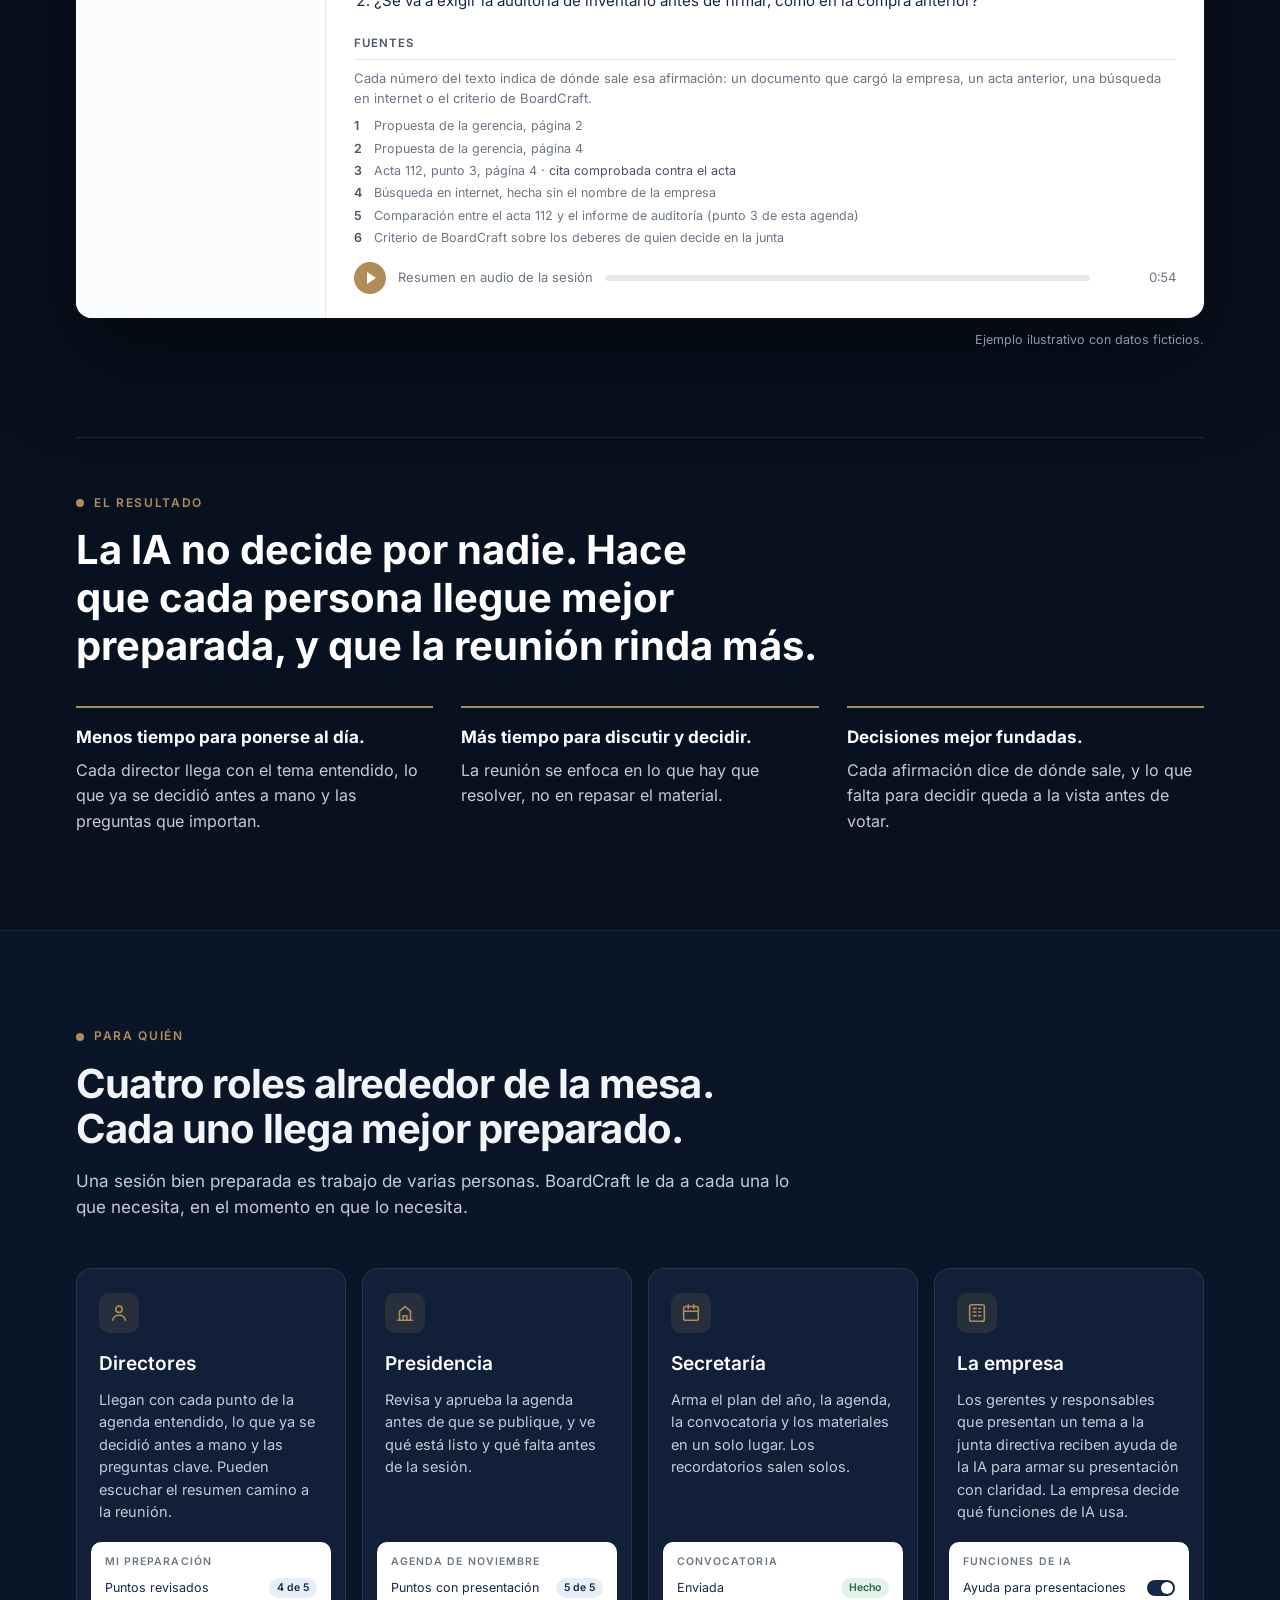
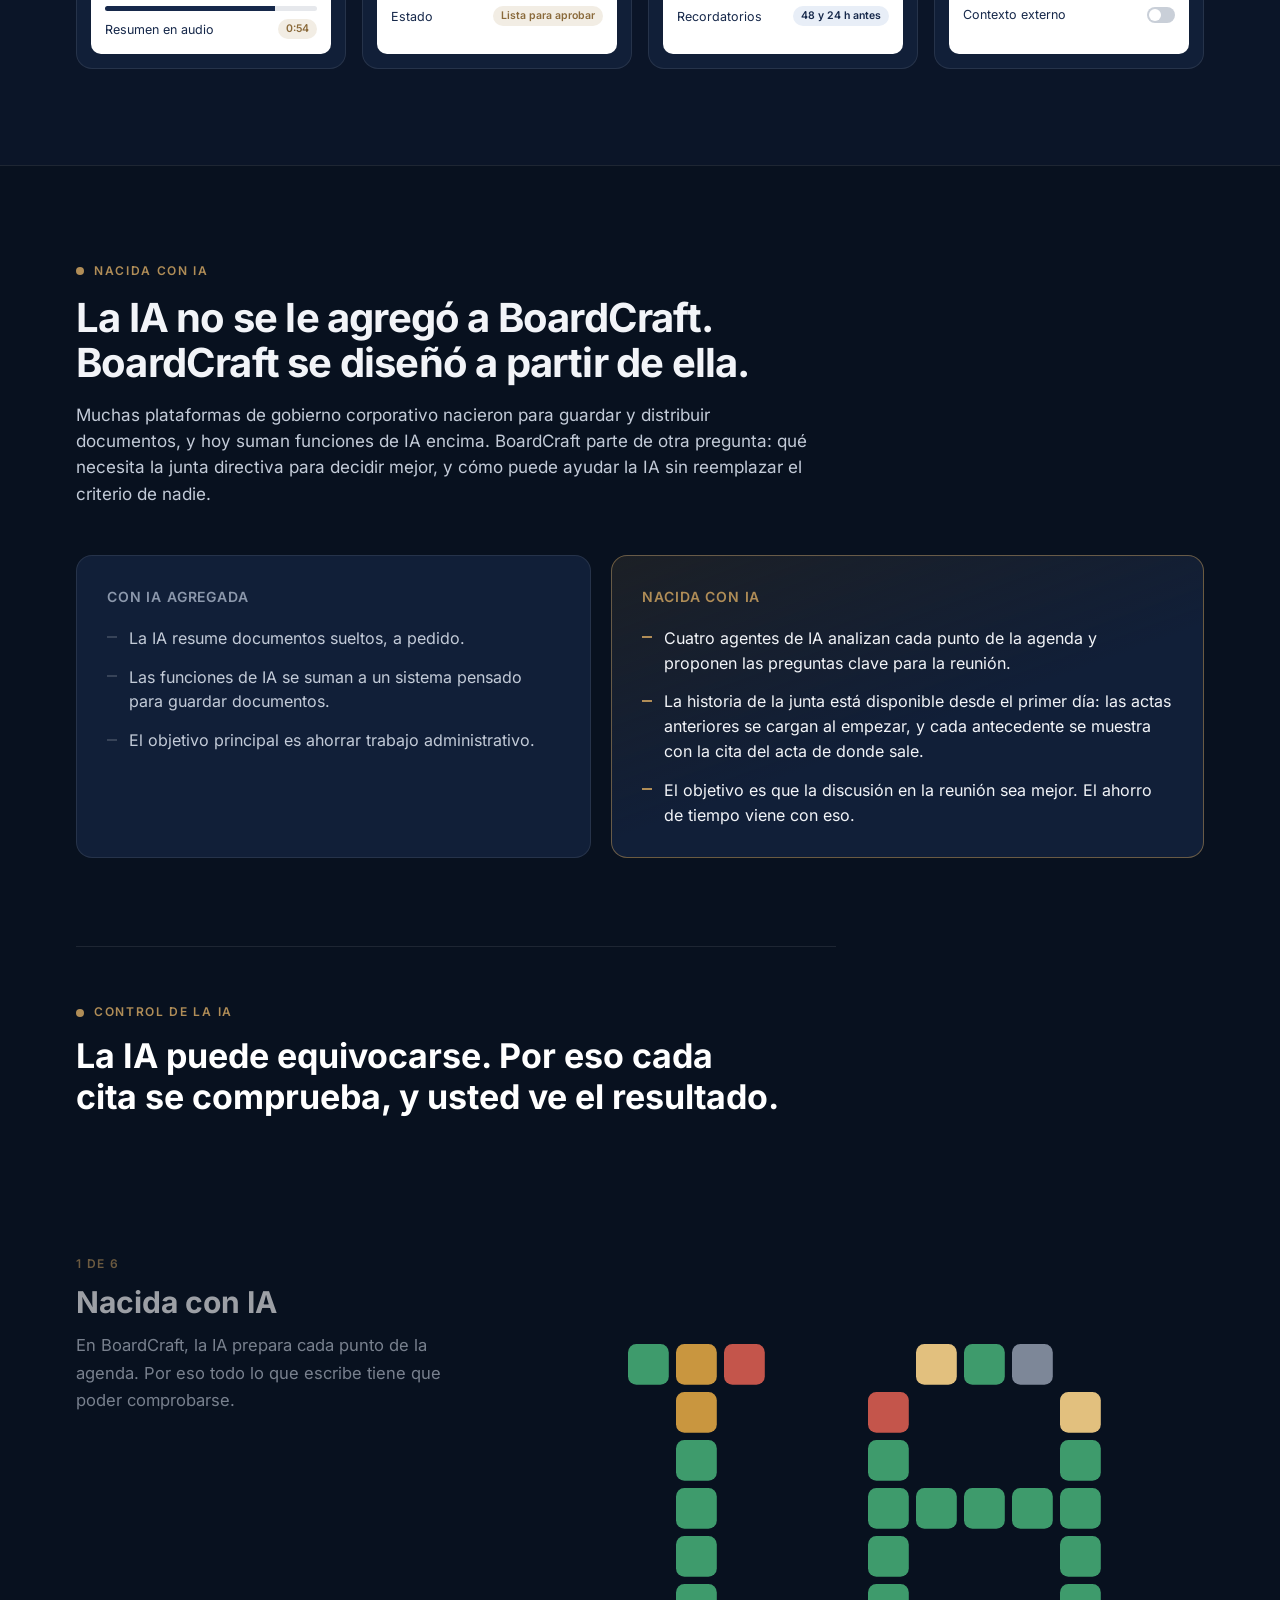
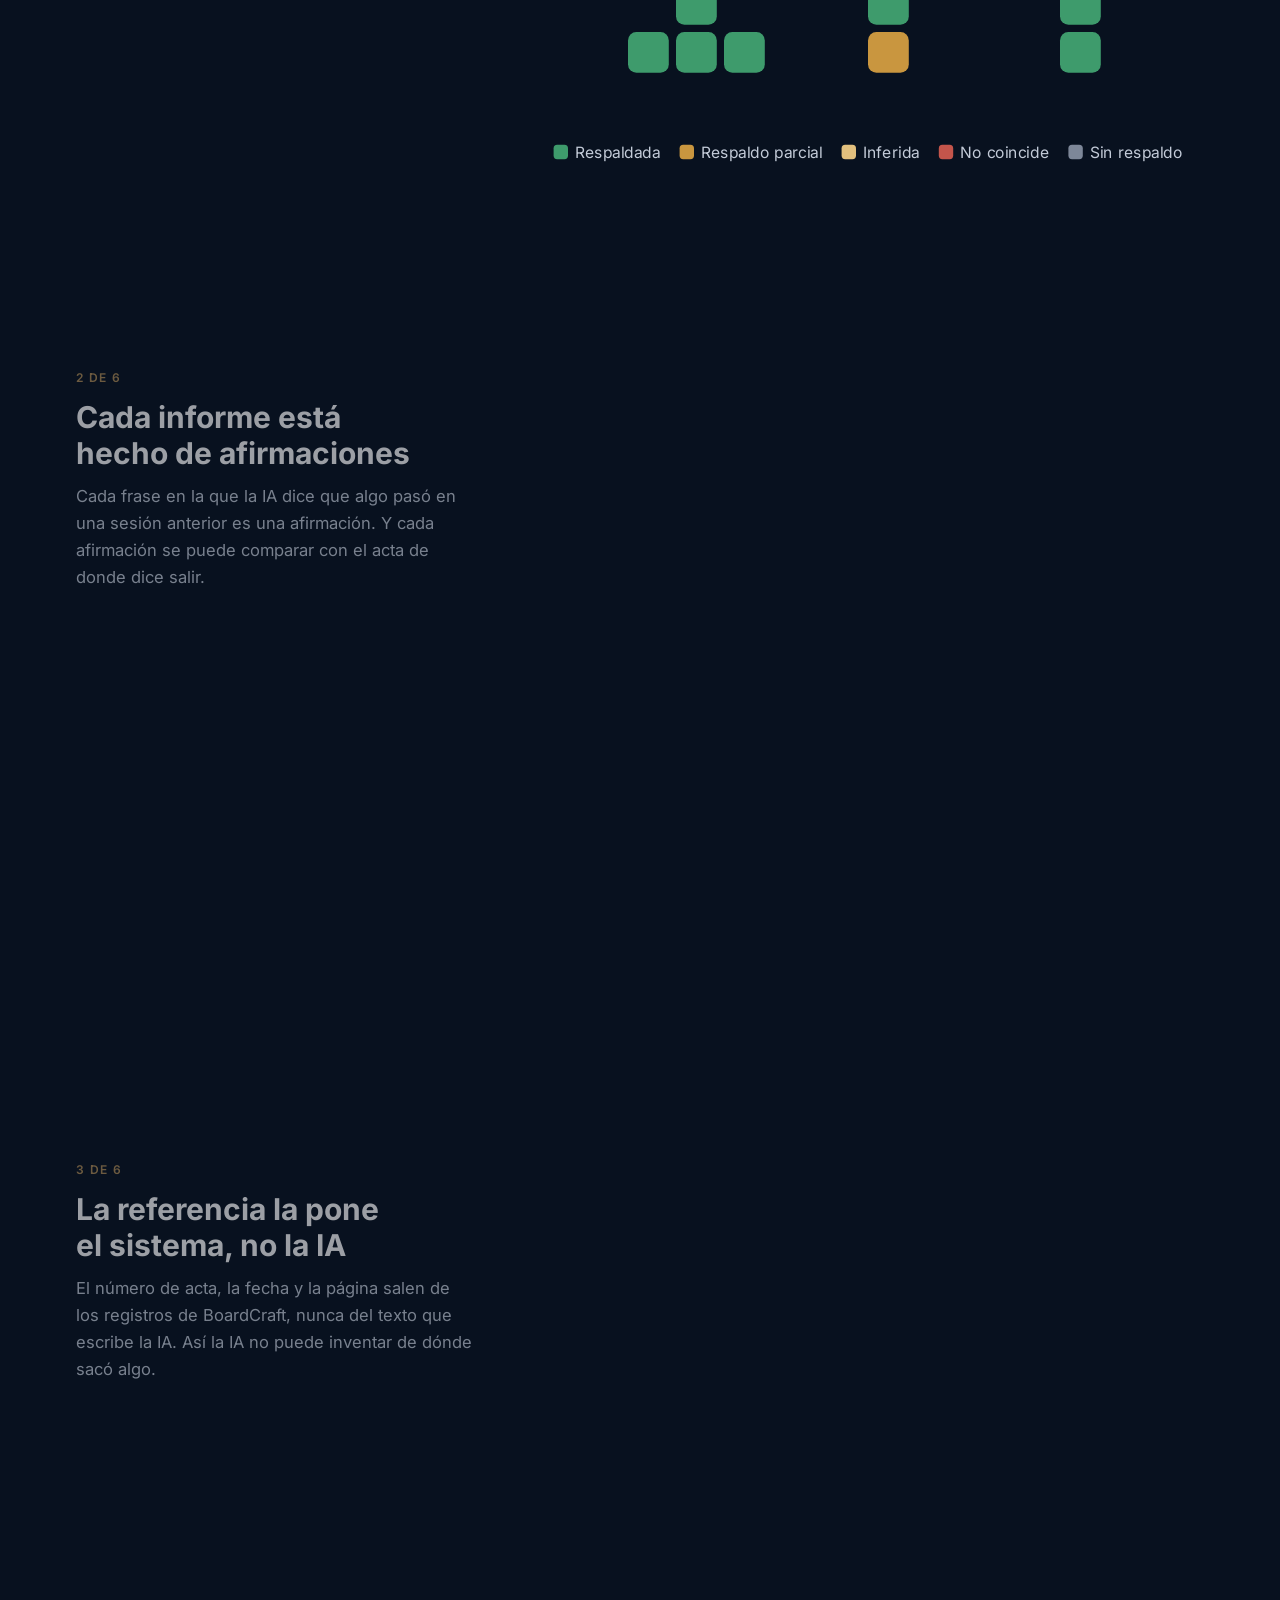
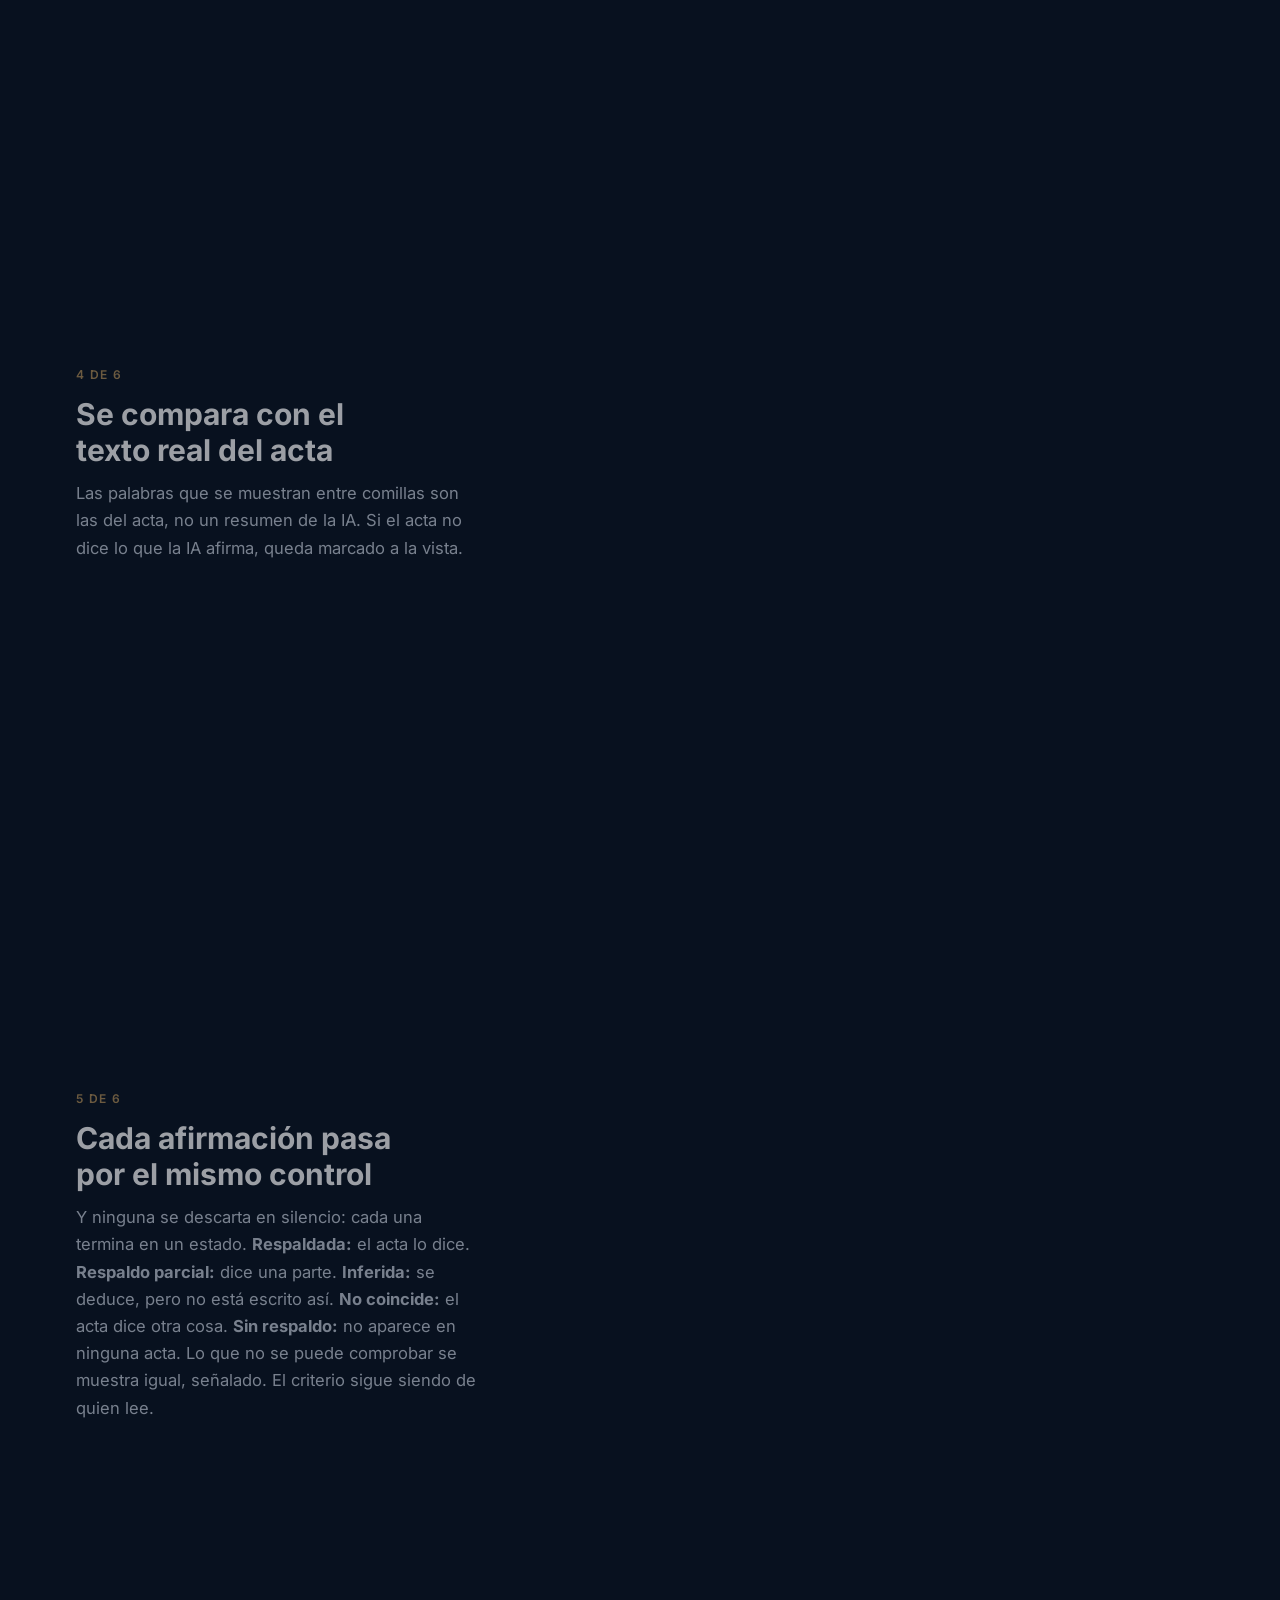
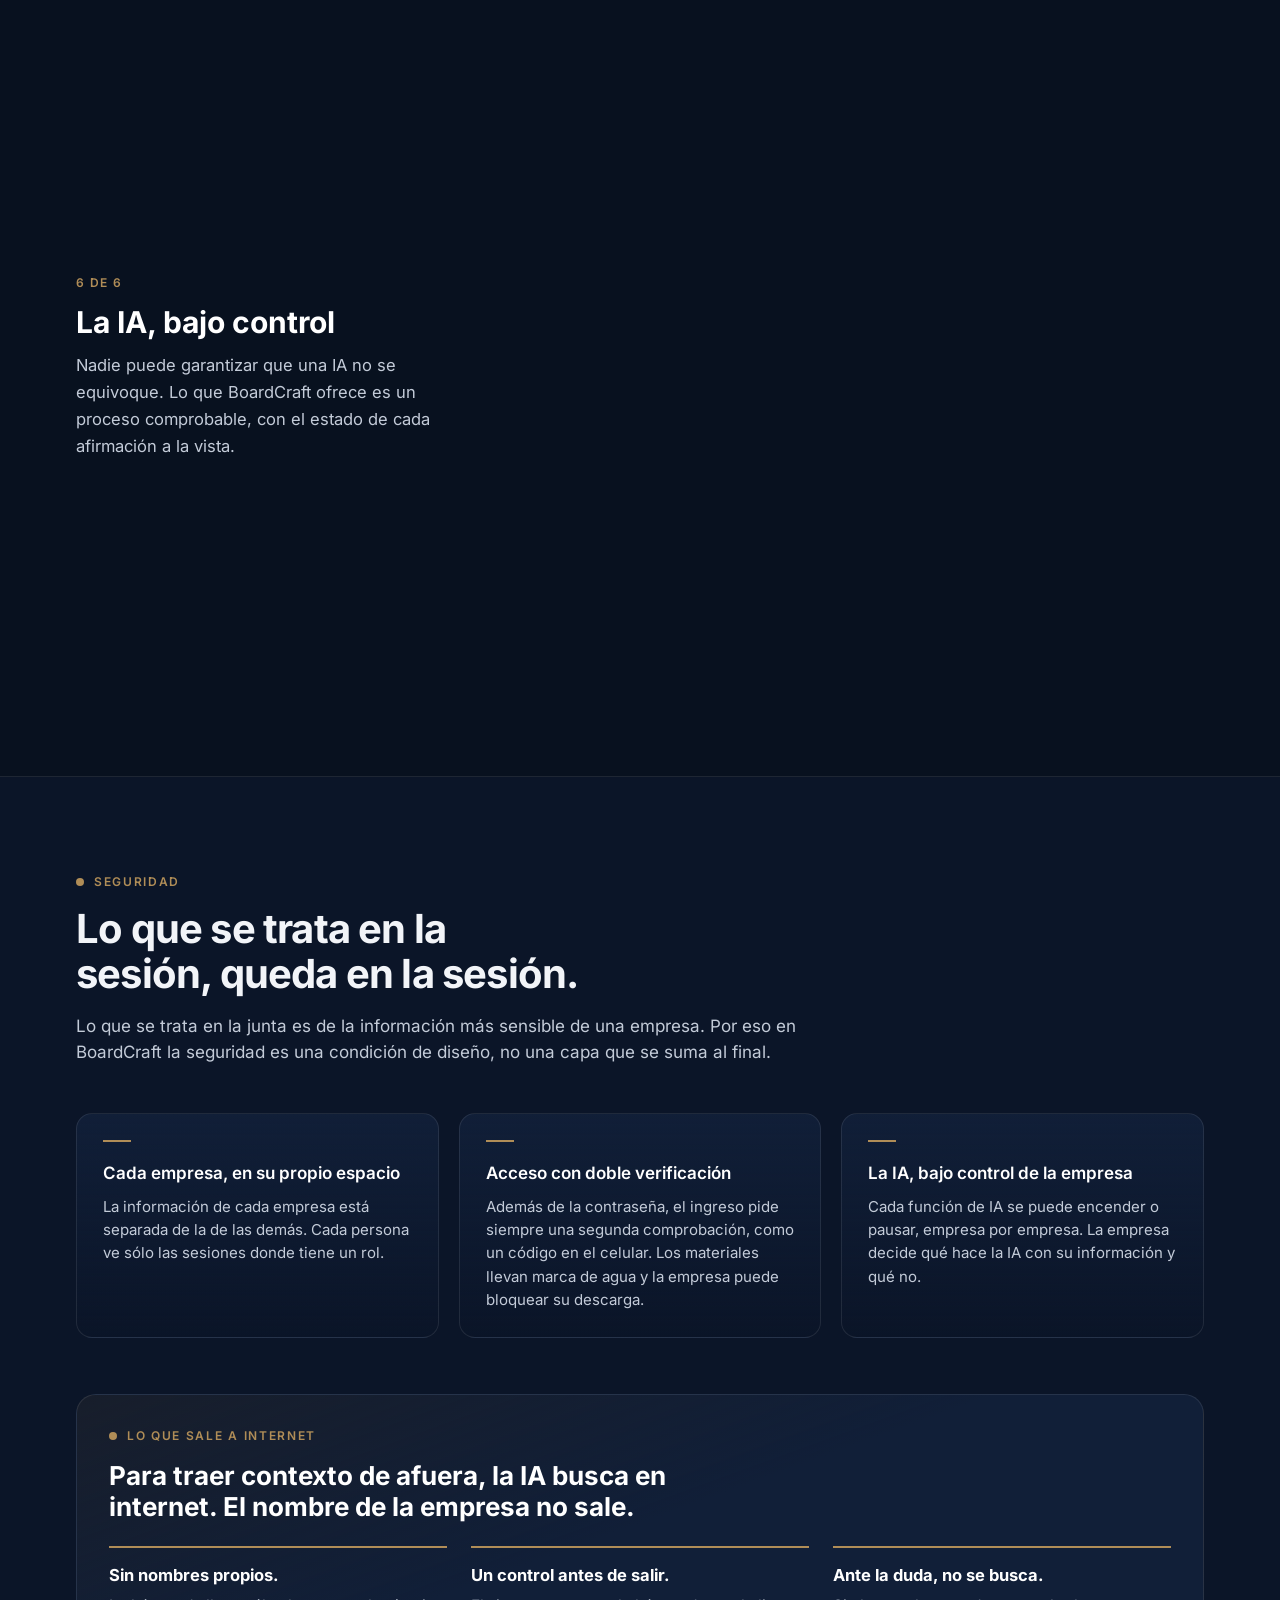
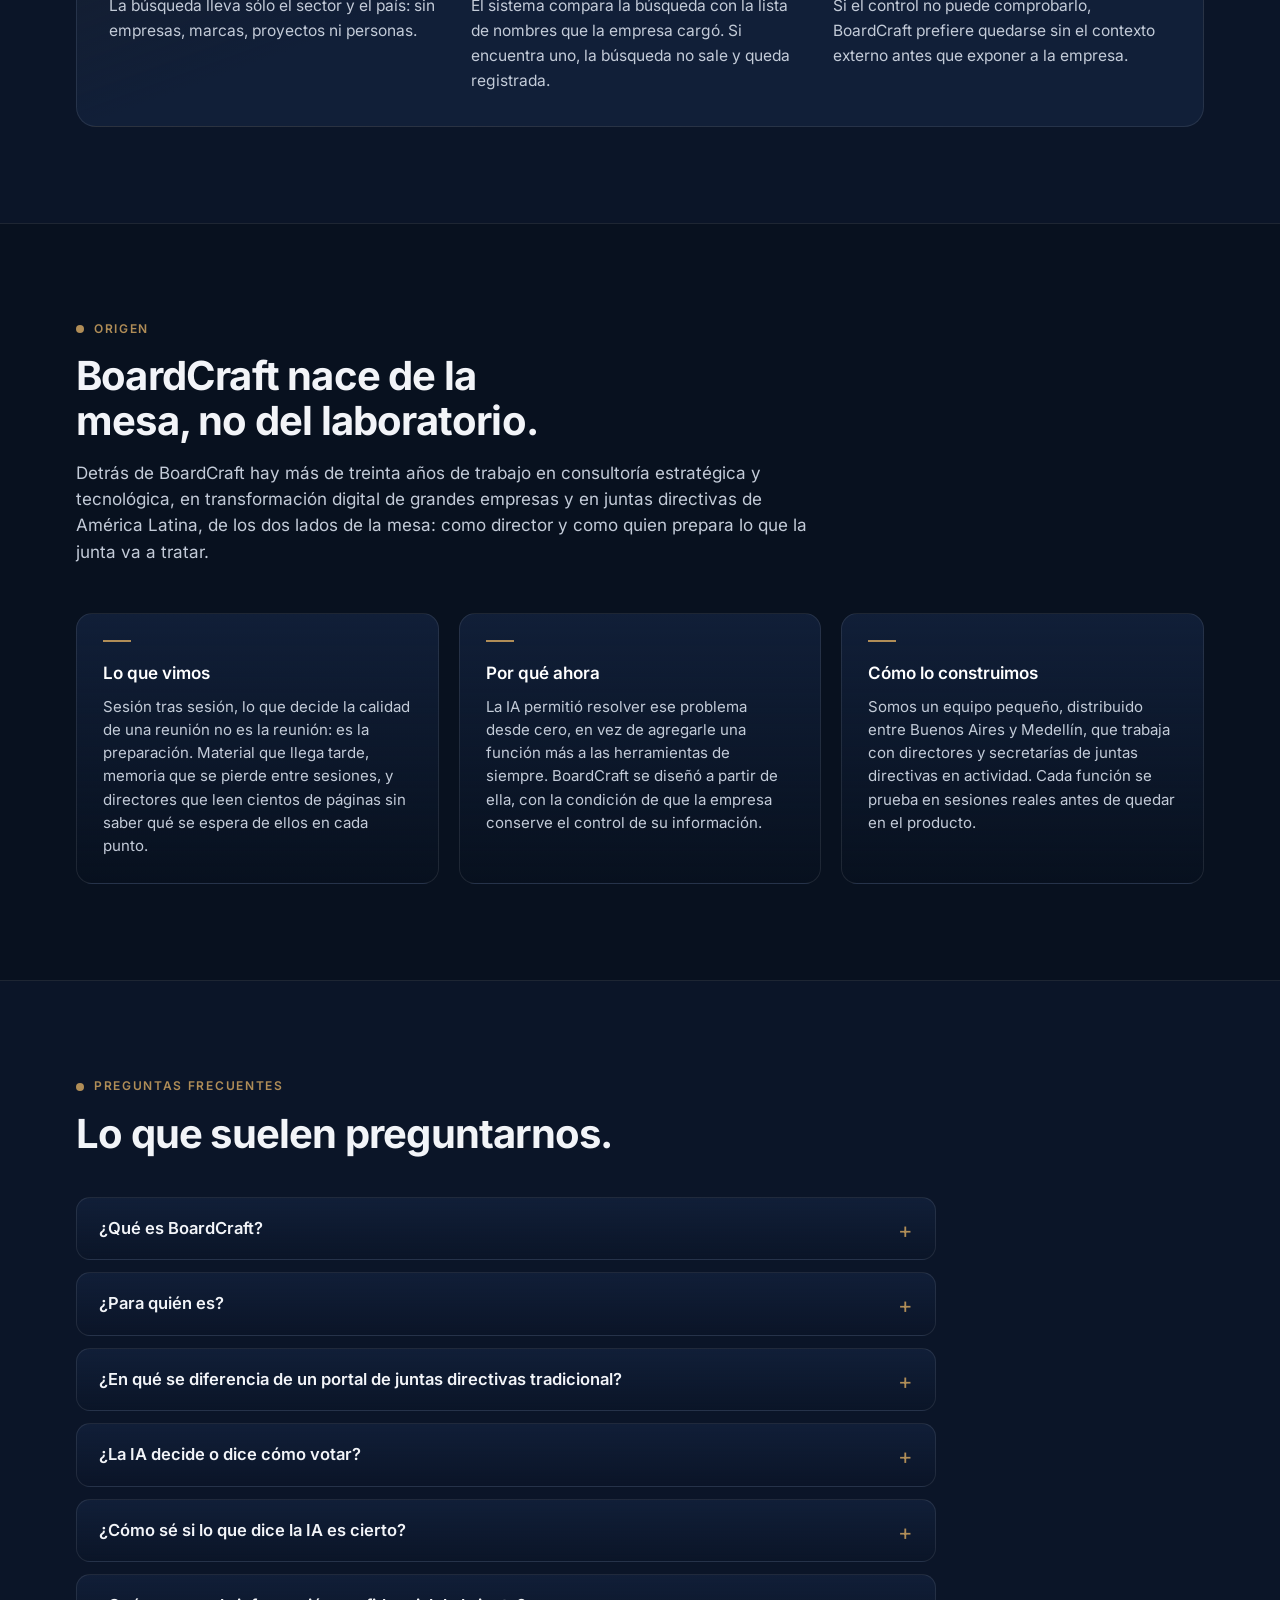
==== commit b6267e65: "Add files via upload" ====
--- a/index.html
+++ b/index.html
@@ -701,6 +701,10 @@
 .demo-form .df-pie{display:block;color:var(--muted);font-size:12px;margin-top:10px}
 .df-respuesta{width:100%;min-height:150px;border:0;border-radius:12px;background:#fff;margin-top:12px}
 .df-nota{font-size:12.5px;color:var(--muted);margin-top:8px}
+.df-ok{display:flex;gap:14px;align-items:center;margin-top:14px;padding:18px 20px;border:1px solid var(--gold);border-radius:12px;background:rgba(176,141,87,.08);color:var(--gold-hi);outline:none}
+.df-ok[hidden]{display:none}
+.df-ok b{display:block;color:#fff;font-size:16px;font-weight:600}
+.df-ok span{display:block;color:var(--fg-2);font-size:14px;margin-top:2px}
 @media (max-width:520px){.demo-form .df-par{grid-template-columns:1fr}}
 footer{background:var(--deep);border-top:1px solid var(--edge)}
 footer .wrap{padding-block:28px;display:flex;justify-content:space-between;gap:16px;flex-wrap:wrap;font-size:13px;color:var(--muted)}
@@ -1132,10 +1136,14 @@
           <span class="mail" id="mail">hola@getboardcraft.com</span>
           <button class="copiar" id="copiar" type="button">Copiar</button>
         </div>
-        <small id="copiado" aria-live="polite">Escríbanos y coordinamos el horario.</small>
-        <div class="o-sep"><span>o déjenos sus datos</span></div>
+        <small id="copiado" aria-live="polite">Escríbanos a este correo o, si prefiere, complete el formulario.</small>
+        <div class="o-sep"><span>formulario</span></div>
         <iframe id='hidden7707958000000643600Frame' name='hidden7707958000000643600Frame' title="Respuesta del formulario" style='display: none;' class='df-respuesta'></iframe>
         <p id="demo-respuesta-nota" class="df-nota" hidden>Si ve un mensaje de error en el recuadro, escríbanos al correo de arriba.</p>
+        <div id="demo-ok" class="df-ok" tabindex="-1" role="status" hidden>
+          <svg viewBox="0 0 24 24" width="28" height="28" aria-hidden="true"><circle cx="12" cy="12" r="11" fill="none" stroke="currentColor" stroke-width="1.5"/><path d="M7 12.5l3.2 3.2L17 9" fill="none" stroke="currentColor" stroke-width="1.8" stroke-linecap="round" stroke-linejoin="round"/></svg>
+          <div><b>Recibimos su pedido.</b><span>Lo contactaremos a la brevedad.</span></div>
+        </div>
         <div id='BiginWebToRecordFormParent7707958000000643600' class="demo-form">
           <form id='BiginWebToRecordForm7707958000000643600' name='BiginWebToRecordForm7707958000000643600' action='https://bigin.zoho.com/crm/WebForm' method='POST' enctype='multipart/form-data' target='hidden7707958000000643600Frame' accept-charset='UTF-8' onsubmit='return bcEnviarDemo(event)' novalidate>
             <input type='text' style='display:none;' name='xnQsjsdp' value='aa965cf7cf087b306fc1c4cf8e6ada0a377cf23d72a637493e01f42c8b78071b'/>
@@ -1670,16 +1678,16 @@
 
 	   
 		document.getElementById('hidden7707958000000643600Frame').addEventListener('load', function () {
-			try {
-				var doc = arguments[0].currentTarget.contentWindow.document;
-				if(doc.body.childElementCount !== 0) {
-					arguments[0].currentTarget.style.display = 'block'; document.getElementById('demo-respuesta-nota').hidden = false;
-					document.getElementById('BiginWebToRecordFormParent7707958000000643600').style.display = 'none';
-				}
-			} catch (error) {
-				arguments[0].currentTarget.style.display = 'block'; document.getElementById('demo-respuesta-nota').hidden = false;
-				document.getElementById('BiginWebToRecordFormParent7707958000000643600').style.display = 'none';
-				setSubmitState7707958000000643600(false);
+			var fr = this, dir = null;
+			try { dir = fr.contentWindow.location.href; } catch (e) { dir = null; }
+			if (dir === 'about:blank') return;
+			document.getElementById('BiginWebToRecordFormParent7707958000000643600').style.display = 'none';
+			if (dir && dir.indexOf('/gracias') !== -1) {
+				fr.style.display = 'none';
+				var ok = document.getElementById('demo-ok'); ok.hidden = false; ok.focus();
+			} else {
+				fr.style.display = 'block';
+				document.getElementById('demo-respuesta-nota').hidden = false;
 			}
 		});
 
